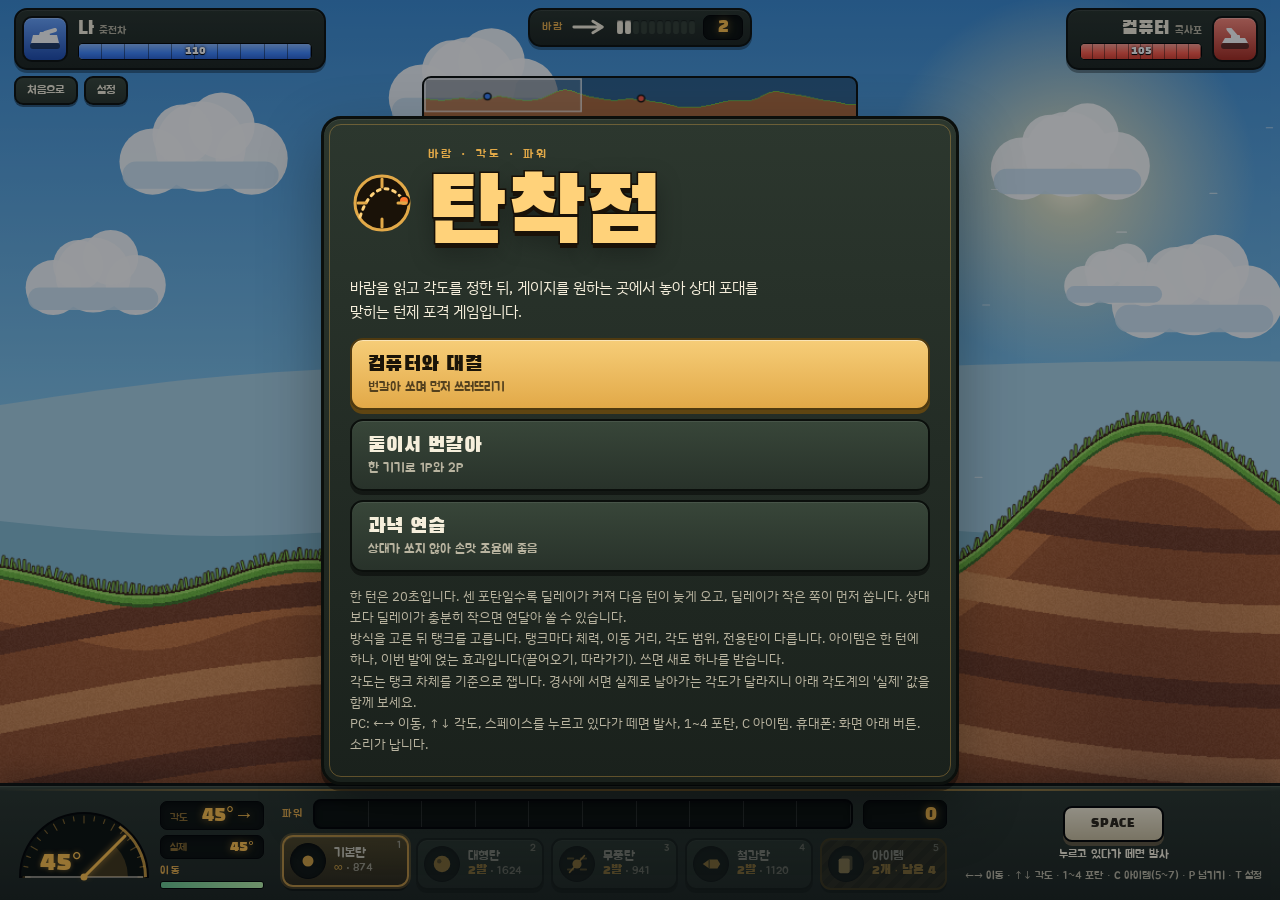
==== index.html @ 92fe9439 "README·설명 문구에 남은 '힘', '차례'를 파워, 턴으로 Co-Authored-By: Claude Opus 5.5 <noreply@anthropic.com> Claude-S" ====
<!doctype html>
<html lang="ko">
<head>
<meta charset="utf-8">
<meta name="viewport" content="width=device-width,initial-scale=1,viewport-fit=cover">
<title>탄착점</title>
<meta name="description" content="바람을 읽고 각도와 파워를 맞춰 상대 포대를 맞히는 턴제 포격 게임. PC와 휴대폰에서 브라우저로 바로 즐길 수 있습니다.">
<meta name="color-scheme" content="dark">
<link rel="preconnect" href="https://fonts.googleapis.com">
<link rel="preconnect" href="https://fonts.gstatic.com" crossorigin>
<link rel="stylesheet" href="https://fonts.googleapis.com/css2?family=Black+Han+Sans&family=Jua&family=IBM+Plex+Sans+KR:wght@400;600;700&display=swap">
<style>
/* Layout: a full-bleed cartoon battlefield on one canvas. A solid field-artillery console (olive steel,
   brass trim, amber readouts) docks along the bottom edge; player plates and the wind meter sit on the top edge.
   One deliberate look, so colors are fixed and do not switch with the viewer's theme. */
:root{
  --sky:#3d8fd6;
  --steel:#1b221d; --steel-2:#28322a; --steel-3:#384639; --edge:#0b0f0c;
  --brass:#e2a948; --brass-dim:#8d6a2c;
  --lcd:#0a0e0a; --amber:#ffbf4a; --amber-dim:#8a6a2c;
  --paper:#f6efdc; --muted:#b9b4a0;
  --blue:#3f86ff; --blue-dark:#1d4bb0; --red:#ff5b49; --red-dark:#a92a1f;
  --fire:#ff7a2f;
  --display:'Black Han Sans','Apple SD Gothic Neo','Malgun Gothic','Noto Sans KR',sans-serif;
  --ui:'Jua','IBM Plex Sans KR','Apple SD Gothic Neo','Malgun Gothic','Noto Sans KR',system-ui,sans-serif;
  --text:'IBM Plex Sans KR','Apple SD Gothic Neo','Malgun Gothic','Noto Sans KR',system-ui,sans-serif;
  color-scheme:dark;
}
@media (prefers-color-scheme:dark){ :root{color-scheme:dark} }
[hidden]{display:none!important}
html,body{height:100%}
body{margin:0;background:var(--sky);color:var(--paper);font-family:var(--ui);font-synthesis:none;overflow:hidden;touch-action:none;-webkit-user-select:none;user-select:none;-webkit-touch-callout:none;-webkit-tap-highlight-color:transparent}
button{font:inherit;color:inherit;cursor:pointer;touch-action:none;-webkit-appearance:none;appearance:none}
button:focus-visible,input:focus-visible{outline:2px solid var(--amber);outline-offset:2px}
canvas#game{position:fixed;inset:0;width:100%;height:100%;display:block}

/* shared surfaces */
.steel{background:linear-gradient(180deg,var(--steel-2),var(--steel));border:2px solid var(--edge);box-shadow:inset 0 1px 0 rgba(255,255,255,.08),0 3px 0 rgba(0,0,0,.35)}
.lcd{display:flex;align-items:baseline;gap:6px;padding:3px 9px;border-radius:7px;background:var(--lcd);border:1.5px solid #000;box-shadow:inset 0 2px 6px rgba(0,0,0,.7)}
.lcd small{font-size:10.5px;font-weight:700;color:var(--amber-dim);letter-spacing:.04em;white-space:nowrap}
.lcd b{font-family:var(--display);font-weight:400;font-size:20px;line-height:1.05;color:var(--amber);text-shadow:0 0 8px rgba(255,191,74,.45);font-variant-numeric:tabular-nums;white-space:nowrap}
.cap{font-size:11px;font-weight:700;letter-spacing:.14em;color:var(--brass);white-space:nowrap}

/* ---------- top: player plates and wind; second row: buttons on the sides, minimap in the middle ---------- */
#hud-top{position:fixed;top:0;left:0;right:0;z-index:10;display:grid;grid-template-columns:minmax(0,1fr) auto minmax(0,1fr);grid-template-areas:"p1 ctr p2" "cl mm cr";gap:6px 10px;align-items:start;
  padding:calc(8px + env(safe-area-inset-top,0px)) max(14px,env(safe-area-inset-right,0px)) 0 max(14px,env(safe-area-inset-left,0px));pointer-events:none}
#hp0{grid-area:p1} #center-top{grid-area:ctr} #hp1{grid-area:p2}
.chips.left{grid-area:cl;justify-content:flex-start} .chips.right{grid-area:cr;justify-content:flex-end}
#minimap{grid-area:mm;justify-self:center;display:block;width:clamp(220px,34vw,480px);height:54px;box-sizing:border-box;border-radius:9px;border:2px solid var(--edge);background:rgba(10,24,38,.42);box-shadow:0 2px 0 rgba(0,0,0,.35);pointer-events:auto;touch-action:none;cursor:pointer}
.plate{display:flex;align-items:center;gap:10px;min-width:0;max-width:290px;padding:6px 12px 6px 6px;border-radius:13px;transition:border-color .2s,box-shadow .2s}
.plate.p2{justify-self:end;flex-direction:row-reverse;padding:6px 6px 6px 12px}
.plate.active{border-color:var(--brass);box-shadow:inset 0 1px 0 rgba(255,255,255,.1),0 0 0 3px rgba(226,169,72,.28),0 3px 0 rgba(0,0,0,.35)}
.badge{flex:none;width:42px;height:42px;border-radius:10px;display:grid;place-items:center;border:2px solid var(--edge);box-shadow:inset 0 1px 0 rgba(255,255,255,.3)}
.p1 .badge{background:linear-gradient(180deg,#6aa5ff,var(--blue-dark))}
.p2 .badge{background:linear-gradient(180deg,#ff8a7b,var(--red-dark))}
.badge svg{width:32px;height:22px}
.pinfo{display:grid;gap:5px;min-width:0;flex:1}
.pname{display:flex;align-items:center;gap:6px;font-family:var(--display);font-size:19px;line-height:1}
.p2 .pname{justify-content:flex-end}
.pname .nm{flex:none;white-space:nowrap}
.pname .nm small{margin-left:5px;font-family:var(--ui);font-size:11px;font-weight:700;color:var(--muted)}
.turn-tag{font-family:var(--ui);font-size:10.5px;font-weight:700;padding:2px 7px;border-radius:99px;background:var(--brass);color:#1a1408;visibility:hidden;flex:none}
.plate.active .turn-tag{visibility:visible}
.hpbar{position:relative;height:15px;min-width:120px;border-radius:5px;background:var(--lcd);border:1.5px solid #000;overflow:hidden}
.hpbar i,.hpbar b{position:absolute;top:0;bottom:0;left:0;width:100%}
.p2 .hpbar i,.p2 .hpbar b{left:auto;right:0}
.hpbar b{background:#fff1c2;opacity:.8;transition:width .9s ease .25s}
.hpbar i{transition:width .3s cubic-bezier(.2,.8,.2,1)}
.p1 .hpbar i{background:linear-gradient(180deg,#8ab8ff,var(--blue) 60%,#2b64d6)}
.p2 .hpbar i{background:linear-gradient(180deg,#ff9d90,var(--red) 60%,#d93f2f)}
.hpbar::after{content:"";position:absolute;inset:0;background:repeating-linear-gradient(90deg,transparent 0 calc(10% - 1px),rgba(0,0,0,.42) calc(10% - 1px) 10%)}
.hpnum{position:absolute;inset:0;display:grid;place-items:center;z-index:1;font-family:var(--display);font-size:11px;color:#fff;text-shadow:0 1px 0 #000,0 0 3px #000}
#center-top{display:flex;flex-direction:column;align-items:center;gap:6px}
#wind{display:flex;align-items:center;gap:8px;padding:5px 7px 5px 12px;border-radius:13px}
#wind svg{width:38px;height:16px;color:var(--paper);transition:transform .3s,opacity .3s}
#wind .pips{display:flex;gap:2px}
#wind .pips i{width:6px;height:14px;border-radius:2px;background:#323d33;box-shadow:inset 0 1px 1px rgba(0,0,0,.6)}
#wind .pips i.on{background:var(--paper)}
#wind .pips i.on.strong{background:var(--fire)}
#wind .lcd{padding:2px 8px}
#wind .lcd b{font-size:18px;min-width:1.2em;text-align:center}
.ctr-row{display:flex;align-items:center;gap:8px}
#timer{position:relative;flex:none;width:46px;height:46px;border-radius:50%;display:grid;place-items:center;--p:1;
  background:conic-gradient(var(--tc,var(--amber)) calc(var(--p) * 1turn),#141a15 0);border:2px solid var(--edge);box-shadow:0 3px 0 rgba(0,0,0,.35)}
#timer::before{content:"";position:absolute;inset:5px;border-radius:50%;background:var(--lcd);box-shadow:inset 0 2px 5px rgba(0,0,0,.8)}
#timer b{position:relative;font-family:var(--display);font-weight:400;font-size:19px;color:var(--tc,var(--amber));font-variant-numeric:tabular-nums}
#timer.warn{--tc:#ff5a3c;animation:hot .5s steps(2) infinite}
#timer.idle{opacity:.5}
.dly{margin-left:auto;min-width:0;overflow:hidden;text-overflow:ellipsis;font-family:var(--ui);font-size:10.5px;font-weight:700;color:var(--muted);white-space:nowrap;font-variant-numeric:tabular-nums}
.p2 .dly{margin-left:0;margin-right:auto}
.dly em{font-style:normal;color:var(--amber)}
.dly em.go{color:#86e09a}
.chips{display:flex;gap:6px;pointer-events:none;justify-content:center}
.chip{pointer-events:auto;padding:5px 11px;border-radius:9px;font-size:12px;font-weight:700;color:var(--paper);background:linear-gradient(180deg,var(--steel-3),var(--steel-2));border:2px solid var(--edge);box-shadow:0 2px 0 rgba(0,0,0,.45)}
.chip:active{transform:translateY(1px);box-shadow:none}
.chip.on{background:linear-gradient(180deg,#f3c46a,var(--brass));color:#1a1408;border-color:#5f4512}

/* ---------- bottom: control console ---------- */
#console{position:fixed;left:0;right:0;bottom:0;z-index:10;display:grid;grid-template-columns:auto minmax(0,1fr) auto;align-items:center;gap:18px;
  padding:13px max(18px,env(safe-area-inset-right,0px)) calc(10px + env(safe-area-inset-bottom,0px)) max(18px,env(safe-area-inset-left,0px));
  background:linear-gradient(180deg,#3a473b 0,#29332b 5px,#1b221d 100%);border-top:3px solid var(--edge);box-shadow:inset 0 1px 0 rgba(255,255,255,.08),0 -8px 22px rgba(0,0,0,.22)}
#console::before{content:"";position:absolute;left:0;right:0;top:3px;height:2px;background:linear-gradient(90deg,transparent,rgba(226,169,72,.5) 18%,rgba(226,169,72,.9) 50%,rgba(226,169,72,.5) 82%,transparent);pointer-events:none}
.c-angle{display:flex;align-items:center;gap:10px}
#dial{width:132px;height:74px;display:block;flex:none}
.angle-read{display:grid;gap:5px}
.angle-read .lcd{min-width:84px;justify-content:space-between}
.angle-read .sub b{font-size:15px}
.fuel{display:grid;gap:3px}
.fuelbar{height:6px;border-radius:3px;background:var(--lcd);border:1px solid #000;overflow:hidden}
.fuelbar i{display:block;height:100%;width:100%;background:linear-gradient(90deg,#68c58d,#b9f0a8)}
.c-main{display:grid;gap:9px;min-width:0;container-type:inline-size}
.power-row{display:grid;grid-template-columns:auto minmax(0,1fr) auto;align-items:center;gap:10px}
#gauge{position:relative;height:26px;border-radius:8px;background:var(--lcd);border:2px solid #000;box-shadow:inset 0 2px 6px rgba(0,0,0,.75)}
#gauge .fill{position:absolute;left:2px;top:2px;bottom:2px;width:0;border-radius:5px;background:linear-gradient(90deg,#fff0b0,#ffbf4a 40%,#ff7a2f 78%,#ff3a2a)}
#gauge .fill.max{animation:hot .12s steps(2) infinite}
@keyframes hot{50%{filter:brightness(1.55)}}
#gauge .ticks{position:absolute;inset:0;pointer-events:none;border-radius:6px;background:repeating-linear-gradient(90deg,transparent 0 calc(10% - 1px),rgba(255,255,255,.13) calc(10% - 1px) 10%)}
#gauge .prev{position:absolute;top:-9px;bottom:-4px;width:3px;margin-left:-1.5px;background:var(--paper);border-radius:2px;box-shadow:0 0 0 1px #000}
#gauge .prev span{position:absolute;bottom:100%;left:50%;transform:translateX(-50%);font-size:10px;font-weight:700;color:#111;background:var(--paper);padding:0 4px;border-radius:3px;white-space:nowrap}
#pow-lcd{min-width:64px;justify-content:flex-end}
#cards{display:flex;gap:7px;justify-content:center;min-width:0}
.card{position:relative;flex:1 1 0;max-width:132px;min-width:0;height:52px;display:grid;grid-template-columns:auto minmax(0,1fr);align-items:center;gap:8px;padding:5px 9px 5px 6px;border-radius:11px;text-align:left;
  background:linear-gradient(180deg,#334034,#232c25);border:2px solid var(--edge);box-shadow:inset 0 1px 0 rgba(255,255,255,.07),0 3px 0 rgba(0,0,0,.45);transition:transform .1s,border-color .1s}
.card .well{position:relative;width:34px;height:34px;border-radius:50%;display:grid;place-items:center;background:var(--lcd);border:1.5px solid #000;color:var(--amber);box-shadow:inset 0 2px 4px rgba(0,0,0,.8)}
.card .well svg{width:22px;height:22px}
.card .bd{display:none;position:absolute;right:-7px;bottom:-4px;min-width:15px;padding:0 3px;box-sizing:border-box;border-radius:8px;background:#000;border:1px solid var(--amber-dim);font-family:var(--display);font-size:10px;line-height:13px;text-align:center;color:var(--amber)}
.card .txt{display:grid;min-width:0;line-height:1.15}
.card .nm{font-size:12.5px;font-weight:700;white-space:nowrap;overflow:hidden;text-overflow:ellipsis}
.card .ct{font-family:var(--display);font-size:12.5px;color:var(--amber);white-space:nowrap}
.card .dl{font-family:var(--ui);font-size:10.5px;font-weight:600;color:var(--muted)}
.card .k{position:absolute;top:2px;right:6px;font-size:10px;color:var(--muted)}
.card.sel{border-color:var(--brass);background:linear-gradient(180deg,#5a4c26,#2e2716);transform:translateY(-3px);box-shadow:inset 0 1px 0 rgba(255,255,255,.12),0 0 0 2px rgba(226,169,72,.3),0 4px 0 rgba(0,0,0,.5)}
.card:disabled{opacity:.42;cursor:default}
.card.fx{background:repeating-linear-gradient(135deg,#3a3018 0 6px,#2d2512 6px 12px);border-color:#5f4512}
.card.fx .well{color:#ffd27a}
.card.fx.armed{background:linear-gradient(180deg,#7a5a1c,#3d2c0d);border-color:#ffd27a;box-shadow:0 0 0 2px rgba(255,210,122,.45),0 3px 0 rgba(0,0,0,.45)}
.card.fresh{animation:fresh 1.4s ease-out}
@keyframes fresh{0%{transform:translateY(-8px);box-shadow:0 0 0 3px rgba(255,248,225,.9),0 0 22px rgba(255,210,122,.9)}100%{transform:none}}
#fxpop{position:fixed;z-index:15;display:grid;gap:8px;padding:10px;border-radius:14px;box-sizing:border-box}
.fx-head{display:flex;align-items:baseline;gap:8px;min-width:0}
.fx-head b{font-family:var(--display);font-weight:400;font-size:18px;color:#ffd27a}
.fx-head span{font-size:11.5px;color:var(--muted);white-space:nowrap;overflow:hidden;text-overflow:ellipsis}
.fx-list{display:grid;grid-auto-flow:column;grid-auto-columns:minmax(0,1fr);gap:8px}
.fxcard{position:relative;display:grid;grid-template-columns:auto minmax(0,1fr);grid-template-rows:auto 1fr auto;column-gap:8px;row-gap:2px;align-items:start;text-align:left;padding:8px;border-radius:11px;
  background:linear-gradient(180deg,#3d3220,#272014);border:2px solid #5f4512;box-shadow:0 3px 0 rgba(0,0,0,.45)}
.fxcard .well{grid-row:1/4;width:34px;height:34px;border-radius:50%;display:grid;place-items:center;background:var(--lcd);border:1.5px solid #000;color:#ffd27a}
.fxcard .well svg{width:22px;height:22px}
.fxcard b{font-family:var(--display);font-weight:400;font-size:16px}
.fxcard .d{font-family:var(--text);font-size:11.5px;line-height:1.35;color:var(--muted)}
.fxcard .c{font-size:11px;font-weight:700;color:var(--amber)}
.fxcard .k{position:absolute;top:4px;right:7px;font-size:10px;color:var(--muted)}
.fxcard.on{border-color:#ffd27a;background:linear-gradient(180deg,#7a5a1c,#3d2c0d)}
.fxcard.empty{display:grid;place-items:center;color:var(--muted);font-size:12px;background:transparent;border:2px dashed rgba(226,169,72,.25);box-shadow:none}
body.touch .fxcard .k{display:none}
.card.sel:disabled{opacity:.8}
body.touch .card .k{display:none}
.c-fire{display:flex;align-items:center;gap:10px}
.keyhint{display:grid;justify-items:center;gap:5px;text-align:center}
.key{font-family:var(--display);font-size:16px;letter-spacing:.08em;padding:9px 26px 8px;border-radius:9px;background:linear-gradient(180deg,#f5ecd5,#cbbf9e);color:#2a2418;border:2px solid #000;box-shadow:0 4px 0 #5f553f}
.key.down{transform:translateY(3px);box-shadow:0 1px 0 #5f553f}
.keyhint span{font-size:12px;font-weight:700}
.keyhint small{font-size:10.5px;color:var(--muted);white-space:nowrap}
.tpad{display:none}
body.touch .tpad{display:flex}
body.touch .desk{display:none}
body.touch #console{grid-template-columns:auto auto minmax(0,1fr) auto;gap:10px;
  padding-left:max(44px,calc(env(safe-area-inset-left,0px) + 24px));padding-right:max(44px,calc(env(safe-area-inset-right,0px) + 24px))}
.c-move{gap:6px}
.tbtn{width:48px;height:48px;border-radius:12px;display:grid;place-items:center;font-size:17px;color:var(--paper);background:linear-gradient(180deg,var(--steel-3),var(--steel-2));border:2px solid var(--edge);box-shadow:inset 0 1px 0 rgba(255,255,255,.08),0 3px 0 rgba(0,0,0,.5)}
.tbtn.down{transform:translateY(2px);box-shadow:0 1px 0 rgba(0,0,0,.5);background:#46564a}
.angpad{flex-direction:column;gap:6px}
.angpad .tbtn{height:38px}
#btn-fire{display:none;place-items:center;width:80px;height:80px;border-radius:50%;font-family:var(--display);font-size:21px;color:#2a1206;
  background:radial-gradient(circle at 38% 32%,#ffe0a0,#ff9a3c 45%,#df521b 92%);border:3px solid #3a1406;box-shadow:inset 0 2px 0 rgba(255,255,255,.4),0 5px 0 #6b2108,0 8px 18px rgba(0,0,0,.35)}
body.touch #btn-fire{display:grid}
#btn-fire.down{transform:translateY(4px);box-shadow:0 1px 0 #6b2108}
.tpad button:disabled,#btn-fire:disabled{opacity:.4}
@media (max-height:460px){
  #console{padding-top:9px;gap:12px}
  #dial{width:100px;height:56px}
  .angle-read,.fuel{display:none}
  .plate{padding:4px 10px 4px 4px;gap:8px} .plate.p2{padding:4px 4px 4px 10px}
  .badge{width:30px;height:30px;border-radius:8px} .badge svg{width:22px;height:15px}
  .pname{font-size:15px} .hpbar{height:12px;min-width:90px}
  #gauge{height:20px}
  .lcd b{font-size:16px}
  #pow-lcd{min-width:48px}
  .card{height:44px}
  #fxpop{padding:8px;gap:6px} .fxcard{padding:6px} .fxcard .d{font-size:10.5px} .fxcard .well{width:28px;height:28px}
  .fx-head span{display:none}
  .card .well{width:28px;height:28px} .card .well svg{width:18px;height:18px}
  #btn-fire{width:68px;height:68px;font-size:18px}
  .tbtn{width:42px;height:42px}
  .angpad .tbtn{height:32px}
  .power-row{grid-template-columns:minmax(0,1fr) auto}
  #timer{width:38px;height:38px} #timer::before{inset:4px} #timer b{font-size:16px}
  #minimap{height:36px;border-radius:7px}
  .dly{font-size:9.5px}
  .turn-tag{display:none}   /* the lit plate border already shows whose turn it is */
  .pname .nm small{font-size:10px;margin-left:4px}
  .power-row .cap{display:none}
}
@container (max-width:600px){
  .card{grid-template-columns:1fr;justify-items:center;align-content:center;padding:3px 2px;gap:3px;height:52px}
  .card .well{width:26px;height:26px} .card .well svg{width:17px;height:17px}
  .card .txt{display:contents}
  .card .nm{font-size:11.5px;max-width:100%}
  .card .ct{display:none}
  .card .bd{display:block}
  .card .k{display:none}
}
@media (max-width:760px){
  .turn-tag{display:none}
  #wind .cap{display:none}
  .chips{gap:4px} .chips .chip{padding:4px 8px;font-size:11.5px}
  .pname .nm{flex:none}
  .dly{min-width:0;overflow:hidden;text-overflow:ellipsis}
}
@media (max-width:560px){ .plate{max-width:150px} .hpbar{min-width:70px} .chips .chip{padding:4px 8px} }

/* ---------- banner, toast ---------- */
#banner{position:fixed;left:50%;top:33%;z-index:20;padding:10px 28px;border-radius:14px;white-space:nowrap;pointer-events:none;opacity:0;transform:translate(-50%,0) scale(.9);
  font-family:var(--display);font-size:clamp(26px,5vw,46px);letter-spacing:.03em;color:var(--paper);
  background:linear-gradient(180deg,#2c372e,#1b221d);border:3px solid var(--edge);outline:2px solid rgba(226,169,72,.6);outline-offset:-8px;box-shadow:0 6px 0 rgba(0,0,0,.35)}
#banner.show{animation:banner 1.35s cubic-bezier(.2,.8,.2,1) forwards}
@keyframes banner{0%{opacity:0;transform:translate(-50%,0) scale(1.22)}14%{opacity:1;transform:translate(-50%,0) scale(1)}78%{opacity:1;transform:translate(-50%,0) scale(1)}100%{opacity:0;transform:translate(-50%,-8px) scale(.98)}}
#toast{position:fixed;left:50%;top:calc(104px + env(safe-area-inset-top,0px));z-index:20;transform:translateX(-50%);padding:6px 14px;border-radius:10px;font-size:13px;font-weight:700;white-space:nowrap;opacity:0;transition:opacity .25s;pointer-events:none}
#toast.show{opacity:1}

/* ---------- overlays ---------- */
.overlay{position:fixed;inset:0;z-index:40;display:grid;place-items:center;overflow:auto;background:rgba(8,14,20,.42);
  padding:calc(16px + env(safe-area-inset-top,0px)) max(16px,env(safe-area-inset-right,0px)) calc(16px + env(safe-area-inset-bottom,0px)) max(16px,env(safe-area-inset-left,0px))}
.sheet{width:min(580px,100%);display:grid;gap:14px;padding:26px;border-radius:20px;
  background:linear-gradient(180deg,#2c372e,#1a211c);border:3px solid var(--edge);outline:1px solid rgba(226,169,72,.35);outline-offset:-9px;box-shadow:inset 0 1px 0 rgba(255,255,255,.08),0 6px 0 rgba(0,0,0,.4),0 24px 60px rgba(0,0,0,.35)}
.brand{display:flex;align-items:center;gap:14px}
.brand svg{width:64px;height:64px;flex:none}
.brand > div{display:grid;gap:8px}
.eyebrow{margin:0;font-size:12px;font-weight:700;letter-spacing:.26em;color:var(--brass)}
.title{margin:0;font-family:var(--display);font-weight:400;font-size:clamp(56px,10vw,92px);line-height:1;letter-spacing:.02em;color:#ffd27a;-webkit-text-stroke:3px #1a1208;paint-order:stroke fill;text-shadow:0 5px 0 #1a1208,0 10px 24px rgba(0,0,0,.35)}
.sheet h2{margin:0;font-family:var(--display);font-weight:400;font-size:clamp(40px,8vw,62px);line-height:1;color:#ffd27a;-webkit-text-stroke:2px #1a1208;paint-order:stroke fill;text-shadow:0 4px 0 #1a1208}
.lede{margin:0;font-family:var(--text);font-size:15px;line-height:1.6;max-width:46ch}
.modes{display:grid;gap:9px}
.modes.row{grid-template-columns:1fr 1fr}
.mode{display:grid;gap:2px;text-align:left;padding:12px 16px;border-radius:13px;background:linear-gradient(180deg,var(--steel-3),var(--steel-2));border:2px solid var(--edge);box-shadow:inset 0 1px 0 rgba(255,255,255,.08),0 4px 0 rgba(0,0,0,.45)}
.mode b{font-family:var(--display);font-weight:400;font-size:21px;letter-spacing:.02em}
.mode span{font-size:12.5px;color:var(--muted)}
.mode:active{transform:translateY(2px);box-shadow:0 2px 0 rgba(0,0,0,.45)}
.mode.primary{background:linear-gradient(180deg,#f6cd78,var(--brass));color:#1a1408;border-color:#4f3a10;box-shadow:inset 0 1px 0 rgba(255,255,255,.45),0 4px 0 #5f4512}
.mode.primary span{color:rgba(26,20,8,.72)}
.howto{margin:0;font-family:var(--text);font-size:12.5px;line-height:1.7;color:var(--muted)}
#over-stats{margin:0;font-family:var(--text);font-size:14px;line-height:1.75;color:var(--muted);font-variant-numeric:tabular-nums}
.p2 .badge svg{transform:scaleX(-1)}
/* mobile picker */
.sheet.pick{width:min(860px,100%)}
.pick-head{display:flex;justify-content:space-between;align-items:flex-end;gap:12px}
.pick-head > div{display:grid;gap:6px}
.pick-head h2{font-size:clamp(30px,5vw,46px)}
.pick-head > .diff{display:flex;align-items:center;gap:5px;margin-left:auto}
.diff .cap{margin-right:3px}
.mobiles{display:grid;grid-template-columns:repeat(4,minmax(0,1fr));gap:10px}
.mob{display:grid;gap:6px;align-content:start;min-width:0;text-align:left;padding:10px;border-radius:13px;background:linear-gradient(180deg,var(--steel-3),var(--steel-2));border:2px solid var(--edge);box-shadow:inset 0 1px 0 rgba(255,255,255,.08),0 4px 0 rgba(0,0,0,.45)}
.mob:active{transform:translateY(2px);box-shadow:0 2px 0 rgba(0,0,0,.45)}
.mob.last{border-color:var(--brass);box-shadow:inset 0 1px 0 rgba(255,255,255,.1),0 0 0 2px rgba(226,169,72,.3),0 4px 0 rgba(0,0,0,.45)}
.mob canvas{display:block;width:100%;height:64px}
.mob b{font-family:var(--display);font-weight:400;font-size:21px;line-height:1}
.mob .role{font-family:var(--text);font-size:12px;line-height:1.35;color:var(--muted);min-height:2.7em}
.mob dl{display:grid;grid-template-columns:auto minmax(0,1fr);gap:4px 8px;margin:0;align-items:center;font-size:11.5px}
.mob dt{font-weight:700;color:var(--brass);white-space:nowrap}
.mob dd{margin:0;display:flex;align-items:center;gap:6px;min-width:0;white-space:nowrap;font-variant-numeric:tabular-nums}
.mob .bar{flex:1;min-width:20px;height:6px;border-radius:3px;background:var(--lcd);border:1px solid #000;overflow:hidden}
.mob .bar i{display:block;height:100%;background:linear-gradient(90deg,#f3c46a,var(--amber))}
@media (max-width:620px){ .mobiles{grid-template-columns:repeat(2,minmax(0,1fr))} }
@media (max-height:460px){ .sheet.pick{padding:12px 14px;gap:8px} .pick-head h2{font-size:26px} .mob{padding:7px 8px;gap:4px} .mob canvas{height:42px} .mob b{font-size:16px} .mob .role{display:none} .mob dl{font-size:10.5px;gap:2px 6px} }
@media (max-height:460px){ .sheet{padding:16px;gap:10px} .brand svg{width:44px;height:44px} .title{font-size:50px} .lede{font-size:13px} .mode{padding:8px 12px} .mode b{font-size:17px} .modes:not(.row){grid-template-columns:repeat(3,1fr)} .howto{display:none} }

/* ---------- tuning panel ---------- */
#panel{font-family:var(--text);position:fixed;top:0;right:0;bottom:0;z-index:30;width:min(380px,94vw);display:grid;align-content:start;gap:12px;overflow:auto;overscroll-behavior:contain;touch-action:pan-y;-webkit-user-select:text;user-select:text;
  padding:calc(14px + env(safe-area-inset-top,0px)) max(16px,env(safe-area-inset-right,0px)) calc(20px + env(safe-area-inset-bottom,0px)) 16px;
  background:linear-gradient(180deg,#232c25,#171d19);border-left:3px solid var(--edge);box-shadow:-10px 0 30px rgba(0,0,0,.35)}
.panel-head{display:flex;justify-content:space-between;align-items:center}
.panel-head h2{margin:0;font-family:var(--display);font-weight:400;font-size:26px;color:#ffd27a}
.panel-note{margin:0;font-size:12.5px;line-height:1.6;color:var(--muted)}
.panel-actions{display:flex;flex-wrap:wrap;gap:6px}
#copy-box{width:100%;min-height:120px;box-sizing:border-box;border-radius:8px;border:1.5px solid #000;background:var(--lcd);color:var(--amber);font:12px/1.5 ui-monospace,Menlo,Consolas,monospace;padding:8px}
.grp{display:grid;gap:10px;padding-top:12px;border-top:1px solid rgba(226,169,72,.25)}
.grp h3{margin:0;font-size:12px;letter-spacing:.16em;color:var(--brass)}
.prow{display:grid;grid-template-columns:auto minmax(0,1fr) auto;align-items:center;gap:8px}
.prow label{font-size:13px;font-weight:600;white-space:nowrap}
.prow .val{min-width:56px;text-align:right;font-family:var(--display);font-size:13px;color:var(--amber);font-variant-numeric:tabular-nums}
.prow input[type=range]{width:100%;accent-color:var(--brass);touch-action:none}
.prow input[type=checkbox]{width:18px;height:18px;margin:0;accent-color:var(--brass)}
.prow .lab{display:flex;align-items:center;gap:6px}
.prow.off input[type=range],.prow.off .val{opacity:.35}
.prow.only{grid-template-columns:auto 1fr}
#rotate{z-index:60}
#rotate .sheet{text-align:center;justify-items:center}
@media (prefers-reduced-motion:reduce){ #banner.show{animation-duration:.01s} .card,.hpbar i,.hpbar b{transition:none} .card.fresh{animation:none} }
</style>
</head>
<body>
<canvas id="game" aria-label="포격 전장"></canvas>

<header id="hud-top">
  <div class="plate p1 steel" id="hp0">
    <div class="badge"><svg viewBox="0 0 32 22" aria-hidden="true"><path d="M3 15h26l-3-6H19l-1-3h-6l-1 3H6z" fill="#fff"/><path d="M16 6l11-4" stroke="#fff" stroke-width="2.6" stroke-linecap="round"/><rect x="2" y="15" width="28" height="6" rx="3" fill="#0b0f0c" opacity=".55"/></svg></div>
    <div class="pinfo">
      <div class="pname"><span class="nm">나</span><span class="turn-tag">턴</span><span class="dly"></span></div>
      <div class="hpbar"><b></b><i></i><span class="hpnum">100</span></div>
    </div>
  </div>
  <div id="center-top">
    <div class="ctr-row">
    <div id="timer" class="idle" title="남은 시간" hidden><b>20</b></div>
    <div id="wind" class="steel" title="바람 방향과 세기">
      <span class="cap">바람</span>
      <svg viewBox="0 0 40 16" aria-hidden="true"><path d="M3 8h28M23 2l10 6-10 6" fill="none" stroke="currentColor" stroke-width="3" stroke-linecap="round" stroke-linejoin="round"/></svg>
      <span class="pips"></span>
      <span class="lcd"><b>0</b></span>
    </div>
    </div>
  </div>
  <div class="plate p2 steel" id="hp1">
    <div class="badge"><svg viewBox="0 0 32 22" aria-hidden="true"><path d="M3 15h26l-3-6H19l-1-3h-6l-1 3H6z" fill="#fff"/><path d="M16 6l11-4" stroke="#fff" stroke-width="2.6" stroke-linecap="round"/><rect x="2" y="15" width="28" height="6" rx="3" fill="#0b0f0c" opacity=".55"/></svg></div>
    <div class="pinfo">
      <div class="pname"><span class="dly"></span><span class="turn-tag">턴</span><span class="nm">컴퓨터</span></div>
      <div class="hpbar"><b></b><i></i><span class="hpnum">100</span></div>
    </div>
  </div>
  <div class="chips left">
    <button id="btn-menu" class="chip" type="button">처음으로</button>
    <button id="btn-tune" class="chip" type="button">설정</button>
  </div>
  <canvas id="minimap" aria-label="전체 지도. 누르거나 끌면 그곳을 봅니다"></canvas>
  <div class="chips right">
    <button id="btn-pass" class="chip" type="button" hidden>넘기기</button>
    <button id="btn-full" class="chip" type="button" hidden>전체화면</button>
  </div>
</header>

<footer id="console">
  <div class="tpad c-move">
    <button class="tbtn" type="button" data-hold="left" aria-label="왼쪽으로 이동">◀</button>
    <button class="tbtn" type="button" data-hold="right" aria-label="오른쪽으로 이동">▶</button>
  </div>
  <div class="c-angle">
    <canvas id="dial" aria-label="각도계"></canvas>
    <div class="angle-read">
      <div class="lcd"><small>각도</small><b id="ang">45°</b></div>
      <div class="lcd sub"><small>실제</small><b id="ang-real">45°</b></div>
      <div class="fuel"><span class="cap">이동</span><div class="fuelbar"><i></i></div></div>
    </div>
  </div>
  <div class="c-main">
    <div class="power-row">
      <span class="cap">파워</span>
      <div id="gauge" aria-label="파워 게이지"><div class="fill"></div><div class="ticks"></div><div class="prev" hidden><span>이전</span></div></div>
      <div class="lcd" id="pow-lcd"><b id="pow">0</b></div>
    </div>
    <div id="cards" role="toolbar" aria-label="포탄 고르기"></div>
  </div>
  <div class="c-fire">
    <div class="keyhint desk"><span class="key" id="keycap">SPACE</span><span>누르고 있다가 떼면 발사</span><small>←→ 이동 · ↑↓ 각도 · 1~4 포탄 · C 아이템(5~7) · P 넘기기 · T 설정</small></div>
    <div class="tpad angpad">
      <button class="tbtn" type="button" data-hold="up" aria-label="각도 올리기">▲</button>
      <button class="tbtn" type="button" data-hold="down" aria-label="각도 내리기">▼</button>
    </div>
    <button id="btn-fire" type="button" aria-label="누르고 있다가 떼면 발사">발사</button>
  </div>
</footer>

<div id="fxpop" class="steel" hidden role="dialog" aria-label="아이템"></div>
<div id="banner" aria-live="polite"></div>
<div id="toast" class="steel" aria-live="polite"></div>

<section id="start" class="overlay">
  <div class="sheet">
    <div class="brand">
      <svg viewBox="0 0 64 64" aria-hidden="true"><circle cx="32" cy="32" r="27" fill="#1a1208" stroke="#e2a948" stroke-width="3"/><path d="M10 46C20 14 40 10 54 30" fill="none" stroke="#ffd27a" stroke-width="3" stroke-dasharray="3 5" stroke-linecap="round"/><circle cx="54" cy="30" r="5" fill="#ff7a2f" stroke="#1a1208" stroke-width="2"/><path d="M32 8v8M32 48v8M8 32h8M48 32h8" stroke="#e2a948" stroke-width="3" stroke-linecap="round"/></svg>
      <div>
        <p class="eyebrow">바람 · 각도 · 파워</p>
        <h1 class="title">탄착점</h1>
      </div>
    </div>
    <p class="lede">바람을 읽고 각도를 정한 뒤, 게이지를 원하는 곳에서 놓아 상대 포대를 맞히는 턴제 포격 게임입니다.</p>
    <div class="modes">
      <button class="mode primary" type="button" data-mode="ai"><b>컴퓨터와 대결</b><span>번갈아 쏘며 먼저 쓰러뜨리기</span></button>
      <button class="mode" type="button" data-mode="duo"><b>둘이서 번갈아</b><span>한 기기로 1P와 2P</span></button>
      <button class="mode" type="button" data-mode="practice"><b>과녁 연습</b><span>상대가 쏘지 않아 손맛 조율에 좋음</span></button>
    </div>
    <p class="howto">한 턴은 20초입니다. 센 포탄일수록 딜레이가 커져 다음 턴이 늦게 오고, 딜레이가 작은 쪽이 먼저 쏩니다. 상대보다 딜레이가 충분히 작으면 연달아 쏠 수 있습니다.<br>방식을 고른 뒤 탱크를 고릅니다. 탱크마다 체력, 이동 거리, 각도 범위, 전용탄이 다릅니다. 아이템은 한 턴에 하나, 이번 발에 얹는 효과입니다(끌어오기, 따라가기). 쓰면 새로 하나를 받습니다.<br>각도는 탱크 차체를 기준으로 잽니다. 경사에 서면 실제로 날아가는 각도가 달라지니 아래 각도계의 '실제' 값을 함께 보세요.<br>PC: ←→ 이동, ↑↓ 각도, 스페이스를 누르고 있다가 떼면 발사, 1~4 포탄, C 아이템. 휴대폰: 화면 아래 버튼. 소리가 납니다.</p>
  </div>
</section>

<section id="pick" class="overlay" hidden>
  <div class="sheet pick">
    <div class="pick-head">
      <div><p class="eyebrow" id="pick-eyebrow">컴퓨터와 대결</p><h2 id="pick-title">탱크 고르기</h2></div>
      <div class="diff" id="pick-diff" hidden></div>
      <button class="chip" type="button" id="pick-back">뒤로</button>
    </div>
    <div class="mobiles" id="mobiles"></div>
  </div>
</section>

<section id="over" class="overlay" hidden>
  <div class="sheet">
    <p class="eyebrow" id="over-eyebrow">결과</p>
    <h2 id="over-title">승리</h2>
    <p id="over-stats"></p>
    <div class="modes row">
      <button class="mode primary" type="button" id="btn-again"><b>다시 하기</b><span>같은 방식으로 새 지형</span></button>
      <button class="mode" type="button" id="btn-home"><b>처음으로</b><span>방식 다시 고르기</span></button>
    </div>
  </div>
</section>

<section id="rotate" class="overlay" hidden>
  <div class="sheet">
    <h2>가로로 돌려 주세요</h2>
    <p class="lede">전장이 가로로 넓어서 휴대폰을 눕혀야 잘 보입니다.</p>
    <button class="chip" type="button" id="btn-portrait">세로로 계속하기</button>
  </div>
</section>

<aside id="panel" hidden aria-label="설정">
  <div class="panel-head"><h2>설정</h2><button class="chip" type="button" id="panel-close">닫기</button></div>
  <p class="panel-note">바꾼 값은 바로 적용되고 이 브라우저에 저장됩니다. 마음에 드는 값이 나오면 수치 복사를 눌러 대화창에 붙여 주세요. 손맛 효과를 껐다 켜며 비교해 보실 수 있습니다.</p>
  <div class="panel-actions">
    <button class="chip on" type="button" id="juice-master">손맛 효과 켜짐</button>
    <button class="chip" type="button" id="btn-reset">기본값으로</button>
    <button class="chip" type="button" id="btn-copy">수치 복사</button>
  </div>
  <textarea id="copy-box" hidden readonly aria-label="복사할 수치"></textarea>
  <div id="panel-body"></div>
</aside>

<script>
(() => {
'use strict';
// The world is several screens wide; the camera follows the action and the minimap shows the whole of it.
// solid takes W*H bytes; the two terrain canvases take W*H*4 bytes each (3200x900: 2.9 MB + 2 x 11.5 MB).
const W = 3200, H = 900;
const FEATURE = 1600;               // terrain and scenery wavelengths are set per this many px, so a wider map gets more hills, not stretched ones
const VIEW_W = 1100, VIEW_H = 520;  // at zoom 1 the screen shows about this much of the world (the tighter of the two wins)
const SPAWN_GAP = [850, 1300];      // distance between the two batteries; full power on flat ground carries about 2000
const KEY = 'tanchak-tuning-v1';
const reduceMotion = matchMedia('(prefers-reduced-motion: reduce)').matches;
const TANK_R = 27, TANK_CY = 15, PIVOT_H = 26, MUZZLE = 38;
const NO_GROUND = H + 1000;

const DEFAULTS = {
  gravity: 500, windMax: 90, powerScale: 1.0, gaugeSpeed: 70, pingPong: false, moveSpeed: 70, aimLineOn: true,
  viewZoom: 1.0, readoutOn: true, latencyOn: false,
  juice: true,
  hitStop: 70, hitStopOn: true,
  shake: reduceMotion ? 0.35 : 1.0, shakeOn: true,
  slowFactor: 0.3, slowRadius: 150, slowOn: true,
  camZoom: reduceMotion ? 1.1 : 1.25, camOn: true, camDelay: 0.4,
  particles: 1.0, particlesOn: true,
  recoil: 1.0, recoilOn: true,
  flashOn: true, numbersOn: true, trailOn: true,
  volume: 0.7, soundOn: true, vibrateOn: true,
  turnTime: 20, delayOn: true, handSize: 2,
  aiSkill: 0.5
};
let S = Object.assign({}, DEFAULTS);
try { const raw = localStorage.getItem(KEY); if (raw){ const o = JSON.parse(raw); for (const k in o) if (k in DEFAULTS) S[k] = o[k]; } } catch (e) {}
let saveTimer = 0;
function saveSettings(){ clearTimeout(saveTimer); saveTimer = setTimeout(() => { try { localStorage.setItem(KEY, JSON.stringify(S)); } catch (e) {} }, 250); }
const J = name => S.juice && S[name + 'On'];

const clamp = (v, a, b) => v < a ? a : v > b ? b : v;
const rand = (a, b) => a + Math.random() * (b - a);
const randn = () => { let u = 0, v = 0; while (!u) u = Math.random(); while (!v) v = Math.random(); return Math.sqrt(-2 * Math.log(u)) * Math.cos(2 * Math.PI * v); };
const DEG = Math.PI / 180;
const $ = s => document.querySelector(s);

/* ---------- shells ---------- */
const ICONS = {
  basic: '<svg viewBox="0 0 24 24"><circle cx="12" cy="12" r="6" fill="currentColor"/></svg>',
  heavy: '<svg viewBox="0 0 24 24"><circle cx="12" cy="12" r="9" fill="currentColor"/><circle cx="9" cy="9" r="2.4" fill="#0a0e0a" opacity=".45"/></svg>',
  split: '<svg viewBox="0 0 24 24"><circle cx="5" cy="15" r="3.4" fill="currentColor"/><circle cx="12" cy="8" r="3.4" fill="currentColor"/><circle cx="19" cy="15" r="3.4" fill="currentColor"/></svg>',
  drill: '<svg viewBox="0 0 24 24"><path d="M6 4h12l-6 17z" fill="currentColor"/><path d="M8 9h8M9.5 13h5" stroke="#0a0e0a" stroke-width="1.6" opacity=".55"/></svg>',
  calm: '<svg viewBox="0 0 24 24"><circle cx="12" cy="12" r="5" fill="currentColor"/><path d="M2 6h6M2 18h6M16 6h6M16 18h6" stroke="currentColor" stroke-width="2" stroke-linecap="round" opacity=".5"/><path d="M4 21L20 3" stroke="currentColor" stroke-width="2" stroke-linecap="round"/></svg>',
  pierce: '<svg viewBox="0 0 24 24"><path d="M3 12l7-5h9l3 5-3 5h-9z" fill="currentColor"/><path d="M10 7v10" stroke="#0a0e0a" stroke-width="1.6" opacity=".55"/></svg>',
  bounce: '<svg viewBox="0 0 24 24"><path d="M2 20h20" stroke="currentColor" stroke-width="2" stroke-linecap="round" opacity=".5"/><path d="M3 6q4 14 8 14t8-10" fill="none" stroke="currentColor" stroke-width="2" stroke-dasharray="2 3" stroke-linecap="round" opacity=".7"/><circle cx="19" cy="9" r="4" fill="currentColor"/></svg>'
};
const SHELLS = [
  { id: 'basic', name: '기본탄', uses: Infinity, r: 38, dmg: 32, gMul: 1, vMul: 1, windMul: 1, delay: 780, desc: '무제한' },
  { id: 'heavy', name: '대형탄', uses: 2, r: 62, dmg: 46, gMul: 1.18, vMul: 0.96, windMul: 0.8, delay: 1450, desc: '폭발 범위가 넓고 바람을 덜 탐' },
  { id: 'split', name: '분열탄', uses: 2, r: 27, dmg: 20, gMul: 1, vMul: 1, windMul: 1, split: true, delay: 1000, desc: '꼭대기에서 셋으로 갈라짐' },
  { id: 'drill', name: '굴착탄', uses: 2, r: 34, dmg: 30, gMul: 1, vMul: 1, windMul: 1, drill: true, delay: 940, desc: '땅을 파고든 뒤 터짐' },
  { id: 'calm', name: '무풍탄', uses: 2, r: 32, dmg: 30, gMul: 1, vMul: 1, windMul: 0, delay: 840, desc: '바람을 받지 않음' },
  // the two below are mobile-only shells; split and drill above are mobile-only too (see MOBILES)
  { id: 'pierce', name: '철갑탄', uses: 2, r: 26, dmg: 24, directMul: 2.4, gMul: 1, vMul: 1.05, windMul: 0.7, delay: 1000, desc: '빠르고 직격하면 피해 ×2.4' },
  { id: 'bounce', name: '도약탄', uses: 2, r: 34, dmg: 30, gMul: 1, vMul: 1, windMul: 1, bounce: true, delay: 900, desc: '땅에 한 번 튕긴 뒤 터짐' }
];
// Mobiles (our own values, not taken from GunBound). Each has the three shared shells plus one of its own.
// ang is the barrel range measured from the hull; climb is the highest step (px) it can drive up.
const MOBILES = [
  { id: 'light', name: '경전차', desc: '빠르고 멀리 움직임. 체력이 낮음', hp: 90, fuel: 180, speed: 1.25, climb: 14, delayMul: 0.95, ang: [0, 80], shells: ['basic', 'heavy', 'calm', 'bounce'] },
  { id: 'armored', name: '중전차', desc: '단단하지만 느리고 높이 못 쏨. 장전이 느림', hp: 110, fuel: 80, speed: 0.8, climb: 9, delayMul: 1.12, ang: [0, 55], shells: ['basic', 'heavy', 'calm', 'pierce'] },
  { id: 'howitzer', name: '곡사포', desc: '높게만 쏨. 언덕 너머를 노림', hp: 105, fuel: 110, speed: 1, climb: 11, delayMul: 0.95, ang: [40, 90], shells: ['basic', 'heavy', 'calm', 'split'] },
  { id: 'digger', name: '굴착차', desc: '비탈을 잘 오르고 땅을 파고듦', hp: 105, fuel: 130, speed: 1, climb: 18, ang: [15, 75], shells: ['basic', 'heavy', 'calm', 'drill'] }
];
const MOBILE = Object.fromEntries(MOBILES.map(m => [m.id, m]));
// a shot's delay on this mobile (some reload faster or slower: MOBILES[].delayMul)
function shotDelay(t, id){ return Math.round(SHELL[id].delay * (t.m.delayMul || 1)); }
const DEFAULT_PICKS = ['digger', 'digger'];   // used when a game starts without a choice (tests, the idle scene picks its own)
// white silhouettes for the player plates, facing right (the right-hand plate mirrors them)
const MOBILE_ICONS = {
  light: '<svg viewBox="0 0 32 22" aria-hidden="true"><path d="M4 15h24l-4-5h-6l-1-2h-5l-1 2H7z" fill="#fff"/><path d="M15 8l15-5" stroke="#fff" stroke-width="2" stroke-linecap="round"/><rect x="3" y="15" width="26" height="5" rx="2.5" fill="#0b0f0c" opacity=".55"/></svg>',
  armored: '<svg viewBox="0 0 32 22" aria-hidden="true"><path d="M2 15h28l-2-8h-7l-1-3h-9l-1 3H4z" fill="#fff"/><path d="M16 5l10-3" stroke="#fff" stroke-width="4" stroke-linecap="round"/><rect x="1" y="15" width="30" height="6" rx="3" fill="#0b0f0c" opacity=".55"/></svg>',
  howitzer: '<svg viewBox="0 0 32 22" aria-hidden="true"><path d="M3 15h26l-3-5H6z" fill="#fff"/><rect x="11" y="7" width="9" height="4" rx="1" fill="#fff"/><path d="M16 8l6-7" stroke="#fff" stroke-width="5" stroke-linecap="round"/><rect x="2" y="15" width="28" height="6" rx="3" fill="#0b0f0c" opacity=".55"/></svg>',
  digger: '<svg viewBox="0 0 32 22" aria-hidden="true"><path d="M3 15h21l-3-6h-5l-1-2h-5l-1 2H6z" fill="#fff"/><path d="M24 8l7 4-7 4z" fill="#fff"/><path d="M14 7l11-4" stroke="#fff" stroke-width="2.6" stroke-linecap="round"/><rect x="2" y="15" width="24" height="6" rx="3" fill="#0b0f0c" opacity=".55"/></svg>'
};
// Turn order follows GunBound's delay rule: each action adds delay, every second of thinking adds 10,
// and whoever has the lower total moves next. Skipping costs less than shooting.
const PASS_DELAY = 500;
const TURN_PHASES = ['aim', 'charging', 'aiThink', 'aiMove', 'aiAim', 'aiCharge'];
const SHELL = Object.fromEntries(SHELLS.map(s => [s.id, s]));
const SPLIT_SPREAD = [-115, 0, 115];   // sideways speed added to each piece of a split shell
const SPLIT_REPEAT = 0.5;              // a second or third piece hitting the same tank does this share of its damage
SHELL.child = { id: 'child', r: 27, dmg: 20, gMul: 1, vMul: 1, windMul: 1 };

/* ---------- canvas & view ---------- */
const cvs = $('#game'), gameCtx = cvs.getContext('2d');
let ctx = gameCtx;   // drawing functions use ctx; the mobile previews point it at their own canvas for a moment
let cw = 0, ch = 0, dpr = 1, hudTopBottom = 80;
let portraitOk = false;
function resize(){
  dpr = Math.min(2, window.devicePixelRatio || 1);
  cw = window.innerWidth; ch = window.innerHeight;
  cvs.width = Math.round(cw * dpr); cvs.height = Math.round(ch * dpr);
  measureHud();
  sizeDial(); sizeMinimap();
  checkRotate();
}
window.addEventListener('resize', resize);
// The play area is the strip between the top HUD and the console; the camera frames things inside it.
function measureHud(){
  const top = $('#hud-top').getBoundingClientRect(), con = $('#console').getBoundingClientRect();
  hudTopBottom = Math.max(60, top.bottom);
  playTop = hudTopBottom;
  playBot = (con.height > 0 && con.top > playTop + 40) ? con.top : ch;
  $('#toast').style.top = Math.round(hudTopBottom + 8) + 'px';
  if (fxOpen) renderFxPop();   // the hand sits on the console; follow it when the layout changes
}

/* ---------- terrain ---------- */
// Two off-screen layers: a dark back wall (never carved) and the destructible ground on top of it.
// Browsers may wipe off-screen canvases when they drop drawing resources, so both can always be
// repainted from data: the surface line, the grass tufts and the list of craters.
const terr = document.createElement('canvas'); terr.width = W; terr.height = H;
const tctx = terr.getContext('2d');
const back = document.createElement('canvas'); back.width = W; back.height = H;
const bctx = back.getContext('2d');
let solid = new Uint8Array(W * H);
let top0 = new Float32Array(W).fill(H), tufts = [], ops = [];
let edgeL = H * 0.6, edgeR = H * 0.6;
let terrLost = false, terrVer = 0;   // terrVer counts terrain changes so the minimap knows when to redraw
function isSolid(x, y){
  x = Math.floor(x); y = Math.floor(y);
  if (x < 0 || x >= W || y < 0 || y >= H) return false;
  return solid[y * W + x] === 1;
}
function groundY(x, y0){
  x = Math.round(x);
  if (x < 0 || x >= W) return NO_GROUND;
  let y = Math.max(0, Math.floor(y0));
  for (; y < H; y++) if (solid[y * W + x]) return y;
  return NO_GROUND;
}
function hash2(x, y){
  let h = (Math.imul(x, 374761393) + Math.imul(y, 668265263)) | 0;
  h = Math.imul(h ^ (h >>> 13), 1274126177);
  return ((h ^ (h >>> 16)) >>> 0) / 4294967296;
}
const C = [0, 0, 0];
function soil(y, depth, wob){
  let r, g, b;
  if (depth < 2.5){ r = 58; g = 36; b = 22; }
  else if (depth < 5){ r = 156; g = 218; b = 96; }
  else if (depth < 10){ r = 112; g = 186; b = 64; }
  else if (depth < 13){ r = 66; g = 116; b = 42; }
  else {
    if (depth < 52){ r = 200; g = 120; b = 66; } else { r = 168; g = 94; b = 52; }
    const band = Math.sin(y * 0.045 + wob);
    if (band > 0.84){ r = 222; g = 150; b = 90; }
    else if (band < -0.88){ r = 122; g = 66; b = 42; }
    const deep = Math.min(1, depth / 420);
    r *= 1 - deep * 0.34; g *= 1 - deep * 0.38; b *= 1 - deep * 0.28;
  }
  C[0] = r; C[1] = g; C[2] = b;
}
function pickSpawns(){
  const gap = rand(SPAWN_GAP[0], SPAWN_GAP[1]), x0 = rand(180, W - 180 - gap);
  return [Math.round(x0), Math.round(x0 + gap)];
}
function genTerrain(spawns){
  const top = new Float32Array(W);
  const a1 = rand(0, 6.28), a2 = rand(0, 6.28), a3 = rand(0, 6.28);
  // a ridge between the two batteries, plus a few hills and dips scattered over the rest of the map
  const bumps = [{ x: spawns[0] + (spawns[1] - spawns[0]) * rand(0.4, 0.6), w: rand(128, 224), h: rand(70, 170) }];
  for (let k = 0, n = Math.round(2 * W / FEATURE); k < n; k++) bumps.push({ x: rand(0, W), w: rand(120, 260), h: rand(-60, 120) });
  for (let x = 0; x < W; x++){
    const t = x / FEATURE;
    let y = H * 0.55 + Math.sin(t * 6.9 + a1) * 50 + Math.sin(t * 17 + a2) * 24 + Math.sin(t * 40 + a3) * 7;
    for (const b of bumps) y -= Math.exp(-(((x - b.x) / b.w) ** 2)) * b.h;
    top[x] = clamp(y, H * 0.3, H * 0.64);
  }
  for (const sx of spawns){
    let avg = 0, n = 0;
    for (let x = sx - 30; x <= sx + 30; x++){ avg += top[x]; n++; }
    avg = Math.min(avg / n, H * 0.6);
    for (let x = sx - 70; x <= sx + 70; x++){
      if (x < 0 || x >= W) continue;
      const k = clamp(1 - (Math.abs(x - sx) - 30) / 40, 0, 1);
      top[x] = top[x] * (1 - k) + avg * k;
    }
  }
  top0 = top; edgeL = top[0]; edgeR = top[W - 1];
  solid = new Uint8Array(W * H);
  for (let x = 0; x < W; x++) for (let y = Math.max(0, Math.ceil(top[x])); y < H; y++) solid[y * W + x] = 1;
  tufts = [];
  for (let x = 2; x < W; x += 4) tufts.push([x, top[x], rand(-2.5, 2.5), rand(3, 8)]);
  ops = [];
  terrVer++;
  paintTerrain();
}
// Painted in vertical strips so the temporary pixel buffers stay small (a full-size pair would be 23 MB at 3200x900).
const STRIP = 256;
function paintTerrain(){
  const fi = tctx.createImageData(STRIP, H), fd = fi.data;
  const bi = bctx.createImageData(STRIP, H), bd = bi.data;
  tctx.save();
  tctx.globalCompositeOperation = 'source-over';
  tctx.clearRect(0, 0, W, H);
  for (let x0 = 0; x0 < W; x0 += STRIP){
    fd.fill(0); bd.fill(0);
    for (let x = x0, x1 = Math.min(W, x0 + STRIP); x < x1; x++){
      const sy = Math.max(0, Math.ceil(top0[x]));
      const wob = Math.sin(x * 0.004) * 2.2;
      for (let y = sy; y < H; y++){
        const i = y * W + x, p = (y * STRIP + x - x0) * 4, depth = y - top0[x];
        const n = (hash2(x, y) - 0.5) * 16;
        soil(y, Math.max(depth, 16), wob);
        bd[p] = C[0] * 0.4 + n * 0.4; bd[p + 1] = C[1] * 0.38 + n * 0.4; bd[p + 2] = C[2] * 0.42 + n * 0.4; bd[p + 3] = 255;
        if (!solid[i]) continue;
        if (depth < 16) soil(y, depth, wob);   // below that the colour is the same as the back wall's
        fd[p] = C[0] + n; fd[p + 1] = C[1] + n; fd[p + 2] = C[2] + n; fd[p + 3] = 255;
      }
    }
    bctx.putImageData(bi, x0, 0);
    tctx.putImageData(fi, x0, 0);
  }
  tctx.lineCap = 'round';
  for (const [x, y, dx, h] of tufts){
    if (!isSolid(x, Math.ceil(y) + 4)) continue;
    tctx.strokeStyle = '#3a2416'; tctx.lineWidth = 3.2;
    tctx.beginPath(); tctx.moveTo(x, y + 1); tctx.lineTo(x + dx, y - h); tctx.stroke();
    tctx.strokeStyle = '#86cf4e'; tctx.lineWidth = 1.5;
    tctx.beginPath(); tctx.moveTo(x, y + 1); tctx.lineTo(x + dx, y - h); tctx.stroke();
  }
  tctx.restore();
  for (const o of ops) drawCarve(o);
  terrLost = false;
}
function carve(cx, cy, r, scorch){
  const x0 = Math.max(0, Math.floor(cx - r)), x1 = Math.min(W - 1, Math.ceil(cx + r));
  const y0 = Math.max(0, Math.floor(cy - r)), y1 = Math.min(H - 1, Math.ceil(cy + r));
  const r2 = r * r;
  for (let y = y0; y <= y1; y++){
    const dy = y - cy, row = y * W;
    for (let x = x0; x <= x1; x++){ const dx = x - cx; if (dx * dx + dy * dy <= r2) solid[row + x] = 0; }
  }
  const o = { cx, cy, r, scorch };
  ops.push(o); drawCarve(o); terrVer++;
}
function drawCarve(o){
  const { cx, cy, r, scorch } = o;
  tctx.save();
  tctx.globalCompositeOperation = 'destination-out';
  tctx.beginPath(); tctx.arc(cx, cy, r, 0, Math.PI * 2); tctx.fill();
  tctx.globalCompositeOperation = 'source-atop';
  if (scorch){
    const g = tctx.createRadialGradient(cx, cy, r * 0.92, cx, cy, r + 15);
    g.addColorStop(0, 'rgba(34,16,10,.6)'); g.addColorStop(1, 'rgba(34,16,10,0)');
    tctx.fillStyle = g; tctx.beginPath(); tctx.arc(cx, cy, r + 15, 0, Math.PI * 2); tctx.fill();
  }
  tctx.strokeStyle = 'rgba(52,30,18,.95)'; tctx.lineWidth = scorch ? 5 : 3.5;
  tctx.beginPath(); tctx.arc(cx, cy, r + 1.5, 0, Math.PI * 2); tctx.stroke();
  tctx.restore();
}
terr.addEventListener('contextlost', () => { terrLost = true; });
terr.addEventListener('contextrestored', () => paintTerrain());
back.addEventListener('contextlost', () => { terrLost = true; });
back.addEventListener('contextrestored', () => paintTerrain());
function checkTerrain(){
  if ((tctx.isContextLost && tctx.isContextLost()) || (bctx.isContextLost && bctx.isContextLost())){ terrLost = true; return; }
  if (terrLost) paintTerrain();
}
function onResume(){
  if (document.hidden) return;
  paintTerrain();
  Snd.resume();
}
document.addEventListener('visibilitychange', onResume);
window.addEventListener('pageshow', onResume);

/* ---------- scenery ---------- */
let hills = [], clouds = [], motes = [];
function genScenery(){
  hills = [
    { col: '#a9d2e6', base: 0.4, amp: 70, f: [2.1, 5.3, 11], ph: [rand(0, 6), rand(0, 6), rand(0, 6)], p: 0.6 },
    { col: '#86bcd2', base: 0.5, amp: 60, f: [3.2, 7.7, 15], ph: [rand(0, 6), rand(0, 6), rand(0, 6)], p: 0.45 },
    { col: '#82b796', base: 0.6, amp: 40, f: [4.4, 9.1, 19], ph: [rand(0, 6), rand(0, 6), rand(0, 6)], p: 0.3 }
  ].map(L => {
    const pts = [];
    for (let x = -900; x <= W + 900; x += 20){
      const t = x / FEATURE;
      const y = H * L.base - L.amp * (0.6 * Math.sin(t * L.f[0] + L.ph[0]) + 0.3 * Math.sin(t * L.f[1] + L.ph[1]) + 0.1 * Math.sin(t * L.f[2] + L.ph[2]) + 0.6);
      pts.push(x, y);
    }
    return { col: L.col, p: L.p, pts };
  });
  clouds = Array.from({ length: Math.round(7 * W / FEATURE) }, () => ({ x: rand(-700, W + 700), y: rand(H * 0.05, H * 0.3), s: rand(0.7, 1.5) }));
  motes = Array.from({ length: Math.round(50 * W / FEATURE) }, () => ({ x: rand(-200, W + 200), y: rand(H * 0.04, H * 0.6), ph: rand(0, 6.28), l: rand(0.5, 1) }));
}

/* ---------- game state ---------- */
let mode = 'ai';
let phase = 'menu';
let tanks = [], shells = [], parts = [], texts = [], rings = [], timers = [];
let cur = 0, wind = 0, turnCount = 0;
let power = 0, powerDir = 1;
let phaseT = 0, settleT = 0, turnT = 0, tickSec = -1;
let aiPlan = null, aiJob = null, aiMoved = false, aiMoveTo = 0, aiStuck = 0, aiLog = [];
let hitStop = 0, trauma = 0, shakeT = 0, screenFlash = 0, timeScale = 1;
const cam = { x: W / 2, y: H / 2, z: 1 };
const held = { left: false, right: false, up: false, down: false };
const holdT = { up: 0, down: 0 };
let fireHeld = false;
const stats = [mkStats(), mkStats()];
function mkStats(){ return { shots: 0, hits: 0, direct: 0, best: 0 }; }

const NAMES = { ai: ['나', '컴퓨터'], duo: ['1P', '2P'], practice: ['나', '과녁'] };
const COLORS = [
  { main: '#3f86ff', dark: '#1d4bb0', light: '#9cc2ff', ink: '#0d2560' },
  { main: '#ff5b49', dark: '#a92a1f', light: '#ffb0a4', ink: '#5a120b' }
];

// Shells: each mobile has its four (MOBILES[].shells). The basic shell never runs out; the others have
// SPECIAL_USES each per game.
const SPECIAL_USES = 2;
function hasShell(t, id){ return t.ammo[id] > 0; }

// Effect cards ride on a turn's shot. They are dealt from a per-game deck (FX_DECK) into a hand of S.handSize;
// one may be played per turn, it adds its delay to the shot and takes effect where the shot first bursts.
// Playing one draws the next; an empty deck leaves the slot empty (practice mode deals a fresh deck).
const PULL_RANGE = 160, PULL_MIN = 100;
const FX = [
  { id: 'pull', name: '끌어오기', delay: 150, desc: `떨어진 곳 ${PULL_RANGE}px 안에 상대가 있으면 내 옆으로 끌어옴` },
  { id: 'warp', name: '따라가기', delay: 120, desc: '포탄이 떨어진 곳으로 내가 옮겨 감' }
];
const FXD = Object.fromEntries(FX.map(f => [f.id, f]));
const FX_DECK = [['pull', 3], ['warp', 3]];
// The delays are kept small on purpose: with +350 a pull usually handed the pulled player two shots in a row at
// point-blank range, which made the card a loss.
const FX_ICONS = {
  pull: '<svg viewBox="0 0 24 24"><path d="M20 12H8" stroke="currentColor" stroke-width="2.4" stroke-linecap="round"/><path d="M12 7l-5 5 5 5" fill="none" stroke="currentColor" stroke-width="2.4" stroke-linecap="round" stroke-linejoin="round"/><circle cx="20" cy="12" r="2.6" fill="currentColor"/><path d="M3 5v14" stroke="currentColor" stroke-width="2.4" stroke-linecap="round" opacity=".6"/></svg>',
  warp: '<svg viewBox="0 0 24 24"><path d="M3 19C5 7 15 4 20 12" fill="none" stroke="currentColor" stroke-width="2" stroke-dasharray="2.5 3" stroke-linecap="round"/><path d="M17 8l3.5 4.5L15 13" fill="none" stroke="currentColor" stroke-width="2.2" stroke-linecap="round" stroke-linejoin="round"/><path d="M15 21h8" stroke="currentColor" stroke-width="2.4" stroke-linecap="round"/></svg>',
  stack: '<svg viewBox="0 0 24 24"><rect x="7" y="3" width="12" height="16" rx="2" fill="currentColor" opacity=".45"/><rect x="4" y="6" width="12" height="16" rx="2" fill="currentColor"/></svg>'
};
function buildDeck(){
  const d = [];
  for (const [id, n] of FX_DECK) for (let k = 0; k < n; k++) d.push(id);
  for (let i = d.length - 1; i > 0; i--){ const j = (Math.random() * (i + 1)) | 0; [d[i], d[j]] = [d[j], d[i]]; }
  return d;
}
function playFx(t, id){
  const k = t.hand.indexOf(id);
  if (k < 0) return;
  if (!t.deck.length && mode === 'practice') t.deck = buildDeck();
  t.hand[k] = t.deck.length ? t.deck.pop() : null;
  t.fresh = t.hand[k] ? k : -1;
}
function makeTank(i, x, mid){
  const m = MOBILE[mid] || MOBILE[DEFAULT_PICKS[i]];
  const ammo = {}; m.shells.forEach(id => ammo[id] = id === 'basic' ? Infinity : SPECIAL_USES);
  const deck = buildDeck(), hand = [];
  for (let k = 0; k < S.handSize; k++) hand.push(deck.length ? deck.pop() : null);
  return { i, x, m, y: 0, vy: 0, hp: m.hp, maxHp: m.hp, shownHp: m.hp, alive: true, gone: false, facing: i === 0 ? 1 : -1, elev: clamp(45, m.ang[0], m.ang[1]),
    fuel: m.fuel, ammo, hand, deck, arm: null, hop: null, fresh: -1, freshUntil: 0, sel: 'basic', delay: 0, lastPower: null, lastElev: null, lastFacing: null, recoil: 0, hurt: 0, airborne: false, tilt: 0, tread: 0 };
}
function clampElev(t, e){ return clamp(e, t.m.ang[0], t.m.ang[1]); }
function randomMobile(){ return MOBILES[(Math.random() * MOBILES.length) | 0].id; }
let autoAll = false;   // tests/balance.py: the computer plays both sides
function isHuman(i){ return !autoAll && (mode !== 'ai' || i === 0); }
function shooterCanAct(){ return mode !== 'practice' || cur === 0; }

let gamePicks = DEFAULT_PICKS.slice();
function startGame(m, picks){
  mode = m;
  gamePicks = (picks || DEFAULT_PICKS).slice();
  armBackTrap();
  const sx = pickSpawns();
  genTerrain(sx); genScenery();
  tanks = [makeTank(0, sx[0], gamePicks[0]), makeTank(1, sx[1], gamePicks[1])];
  tanks.forEach(t => { t.y = groundY(t.x, 0); });
  shells = []; parts = []; texts = []; rings = []; timers = [];
  stats[0] = mkStats(); stats[1] = mkStats();
  cur = 0; wind = 0; turnCount = 0; hitStop = 0; trauma = 0; timeScale = 1;
  clearLook(); camSnap = true; cam.z = 1;
  setBadges();
  $('#start').hidden = true; $('#over').hidden = true; $('#pick').hidden = true;
  beginTurn();
}
function timed(){ return S.turnTime > 0 && mode !== 'practice'; }
function beginTurn(again){
  turnCount++;
  clearLook();
  turnT = 0; tickSec = -1;
  const prev = wind / Math.max(1, S.windMax);
  wind = clamp(prev * 0.35 + rand(-1, 1) * 0.85, -1, 1) * S.windMax;
  const t = tanks[cur];
  t.fuel = t.m.fuel;
  if (!hasShell(t, t.sel)) t.sel = 'basic';
  t.arm = null; fxOpen = false;
  if (t.fresh >= 0){ t.fresh = -1; t.freshUntil = performance.now() + 1600; }   // light up the card button: a new card came in
  power = 0; powerDir = 1;
  phaseT = 0;
  phase = isHuman(cur) ? 'aim' : 'aiThink';
  aiJob = null; aiMoved = false;
  renderCards();
  let label;
  if (mode === 'ai') label = again ? (cur === 0 ? '한 번 더!' : '컴퓨터 한 번 더') : (cur === 0 ? '내 턴' : '컴퓨터 턴');
  else if (mode === 'duo') label = (cur === 0 ? '1P' : '2P') + (again ? ' 한 번 더!' : ' 턴');
  else label = turnCount === 1 ? '과녁을 맞혀 보세요' : '다음 발';
  banner(label, COLORS[cur].light);
  Snd.tick(0.5);
}
function respawn(t){
  t.alive = true; t.gone = false; t.hp = t.maxHp; t.shownHp = t.maxHp; t.vy = 0; t.airborne = false;
  let x = clamp(t.x, 30, W - 30);
  if (groundY(x, 0) >= H - 30){
    outer: for (let k = 1; k < W; k += 2) for (const s of [-1, 1]){
      const xx = x + s * k;
      if (xx > 30 && xx < W - 30 && groundY(xx, 0) < H - 60){ x = xx; break outer; }
    }
  }
  t.x = x; t.y = groundY(x, 0);
}
function endTurn(){
  if (mode === 'practice'){
    const dummy = tanks[1];
    if (!dummy.alive){ respawn(dummy); toast('과녁을 다시 세웠습니다'); }
    if (!tanks[0].alive){ respawn(tanks[0]); toast('내 포대를 다시 세웠습니다'); }
    tanks[0].delay = tanks[1].delay = 0;
    cur = 0; beginTurn(); return;
  }
  if (tanks.some(t => !t.alive)){ gameOver(); return; }
  const prev = cur;
  if (S.delayOn){
    const [a, b] = tanks;
    cur = a.delay === b.delay ? 1 - prev : (a.delay < b.delay ? 0 : 1);
    const m = Math.min(a.delay, b.delay); a.delay -= m; b.delay -= m;
  } else cur = 1 - prev;
  beginTurn(cur === prev);
}
function passTurn(timeout){
  if (!canControl() || mode === 'practice') return;
  const t = tanks[cur];
  Snd.chargeStop(); Snd.rumble(false); fireHeld = false; power = 0;
  t.delay += PASS_DELAY + Math.floor(turnT) * 10;
  toast(timeout ? '시간이 다 되어 턴을 넘깁니다' : '턴을 넘겼습니다', 1600);
  Snd.tick(0.8);
  endTurn();
}
let overTimer = 0;
function gameOver(){
  phase = 'over';
  const [a, b] = tanks;
  let title, eyebrow;
  if (!a.alive && !b.alive){ title = '무승부'; eyebrow = '함께 쓰러짐'; }
  else {
    const w = a.alive ? 0 : 1;
    if (mode === 'ai'){ title = w === 0 ? '승리' : '패배'; eyebrow = w === 0 ? '컴퓨터 포대를 무너뜨렸습니다' : '다음엔 바람을 더 읽어 보세요'; }
    else { title = (w === 0 ? '1P' : '2P') + ' 승리'; eyebrow = '결과'; }
  }
  $('#over-title').textContent = title;
  $('#over-eyebrow').textContent = eyebrow;
  const line = (n, i) => { const s = stats[i]; return `${n}(${tanks[i].m.name}): ${s.shots}발 중 ${s.hits}발 명중, 직격 ${s.direct}번, 한 발 최대 피해 ${s.best}`; };
  $('#over-stats').innerHTML = mode === 'ai' ? line('나', 0) : line('1P', 0) + '<br>' + line('2P', 1);
  clearTimeout(overTimer);
  overTimer = setTimeout(() => { if (phase === 'over') $('#over').hidden = false; }, 900);
}

/* ---------- aiming ---------- */
// The angle is measured from the tank's hull (GunBound-style), so a tilted tank fires at elev minus its slope.
function pivot(t){ const a = t.tilt || 0; return { x: t.x + Math.sin(a) * PIVOT_H, y: t.y - Math.cos(a) * PIVOT_H }; }
function worldElev(t, facing, rel){ return rel - facing * (t.tilt || 0) / DEG; }
function aimDir(t, facing, rel){ const e = worldElev(t, facing, rel) * DEG; return { x: facing * Math.cos(e), y: -Math.sin(e) }; }

let lastShot = null;
function fire(t, p){
  const def = SHELL[t.sel];
  const fx = t.arm && t.hand.includes(t.arm) ? t.arm : null;
  t.delay += shotDelay(t, t.sel) + (fx ? FXD[fx].delay : 0) + Math.floor(turnT) * 10;
  if (t.ammo[t.sel] !== Infinity) t.ammo[t.sel]--;
  if (fx) playFx(t, fx);
  t.arm = null; fxOpen = false;
  const pv = pivot(t), dir = aimDir(t, t.facing, t.elev);
  const v = p / 100 * 1000 * S.powerScale * def.vMul;
  const shot = { owner: t, hit: false, direct: false, pieceHits: new Map(), fx, fxDone: false };
  lastShot = shot;
  shells.push({ x: pv.x + dir.x * MUZZLE, y: pv.y + dir.y * MUZZLE, vx: dir.x * v, vy: dir.y * v, type: t.sel, owner: t, shot, age: 0, trail: [], dead: false, drilling: false, drillLeft: 0, carveAcc: 0, splitDone: false, bounced: false, bounceT: 0 });
  t.lastPower = p; t.lastElev = t.elev; t.lastFacing = t.facing;
  stats[t.i].shots++;
  if (!hasShell(t, t.sel)) t.sel = 'basic';
  renderCards();
  if (J('recoil')){
    t.recoil = 1;
    const n = Math.round(10 * (S.particlesOn ? S.particles : 0.5));
    const mx = pv.x + dir.x * (MUZZLE - 2), my = pv.y + dir.y * (MUZZLE - 2);
    for (let k = 0; k < n; k++){
      const a = Math.atan2(dir.y, dir.x) + rand(-0.5, 0.5), sp = rand(80, 320) * S.recoil;
      parts.push({ x: mx, y: my, vx: Math.cos(a) * sp, vy: Math.sin(a) * sp, life: rand(0.12, 0.3), max: 0.3, size: rand(2, 5), kind: 'spark', g: 0 });
    }
    for (let k = 0; k < 3; k++) parts.push({ x: mx, y: my, vx: dir.x * 60, vy: dir.y * 60, life: 0.16, max: 0.16, size: rand(8, 13), kind: 'fire', g: 0 });
    for (let k = 0; k < 4; k++) parts.push({ x: mx, y: my, vx: dir.x * rand(30, 70) + rand(-15, 15), vy: dir.y * rand(30, 70) - 10, life: rand(0.5, 0.9), max: 0.9, size: rand(7, 12), kind: 'smoke', g: -20 });
  }
  if (J('shake')) addTrauma(0.12 * S.recoil);
  Snd.chargeStop(); Snd.fire(); Snd.whistleStart(); buzz(18);
  phase = 'flying'; phaseT = 0; power = 0;
  clearLook(); camBlast = null; hopCam = null;
}
function addTrauma(a){ trauma = Math.min(1, trauma + a * S.shake); }

/* ---------- explosions ---------- */
function explode(x, y, def, direct, owner, shot){
  carve(x, y, def.r, true);
  camBlast = { x, y };
  let anyHit = false, hitEnemy = false, bestEnemy = 0;
  for (const t of tanks){
    if (!t.alive) continue;
    const cx = t.x, cy = t.y - TANK_CY, d = Math.hypot(cx - x, cy - y);
    let dmg = 0;
    if (t === direct) dmg = Math.round(def.dmg * (def.directMul || 1.25));
    else if (d < def.r + TANK_R) dmg = Math.round(def.dmg * clamp(1 - (d - 10) / (def.r + TANK_R), 0, 1));
    if (dmg <= 0) continue;
    if (shot && def.id === 'child'){   // pieces of one split shell do not stack in full on one tank
      const n = shot.pieceHits.get(t) || 0;
      if (n) dmg = Math.round(dmg * SPLIT_REPEAT);
      shot.pieceHits.set(t, n + 1);
    }
    anyHit = true;
    if (t !== owner){ hitEnemy = true; bestEnemy = Math.max(bestEnemy, dmg); }
    t.hp = Math.max(0, t.hp - dmg); t.hurt = 1;
    if (J('numbers')) texts.push({ x: cx, y: cy - 42, val: dmg, direct: t === direct, t: 0 });
    if (t.hp <= 0 && t.alive){ t.alive = false; timers.push({ at: 0.35, fn: () => deathBoom(t) }); }
  }
  if (owner){
    const s = stats[owner.i];
    // count each shot once, however many pieces it splits into
    if (shot && hitEnemy && !shot.hit){ shot.hit = true; s.hits++; }
    if (shot && direct && direct !== owner && !shot.direct){ shot.direct = true; s.direct++; }
    if (hitEnemy) s.best = Math.max(s.best, bestEnemy);
  }
  const big = def.r / 38;
  if (J('particles')) spawnBlast(x, y, big, !!direct);
  if (J('flash')){ rings.push({ x, y, r: def.r, t: 0 }); screenFlash = Math.max(screenFlash, direct ? 0.36 : anyHit ? 0.2 : 0.1); }
  if (J('shake')) addTrauma(0.26 * big + (anyHit ? 0.18 : 0) + (direct ? 0.22 : 0));
  if (J('hitStop')) hitStop = Math.max(hitStop, S.hitStop / 1000 * (direct ? 1.6 : anyHit ? 1 : 0.35));
  Snd.boom(big, !!direct);
  buzz(direct ? 90 : anyHit ? 55 : 30);
  if (direct) toast('직격!', 700);
  if (shot && shot.fx && !shot.fxDone){ shot.fxDone = true; timers.push({ at: 0.3, fn: () => applyFx(shot, x, y) }); }
}
/* ---------- effect cards: moving tanks ---------- */
// Somewhere a tank can stand on the surface at x: inside the map, not over a hole to the bottom, level enough,
// and clear of the other tank.
function standAt(x, other){
  x = Math.round(x);
  if (x < 30 || x > W - 30) return null;
  const y = groundY(x, 0), gl = groundY(x - 16, 0), gr = groundY(x + 16, 0);
  if (y >= H - 40 || gl >= H - 20 || gr >= H - 20) return null;
  if (Math.abs(gl - gr) > 16 || Math.abs(gl - y) > 22 || Math.abs(gr - y) > 22) return null;
  if (other && other.alive && !other.gone && Math.abs(other.x - x) < 60 && Math.abs(other.y - y) < 50) return null;
  return { x, y };
}
// the nearest standing spot to x0, searching outward up to maxR; dirs limits the side (1, -1) or both (0)
function nearestStand(x0, other, minR, maxR, dir){
  for (let k = minR; k <= maxR; k += 4){
    for (const s of dir ? [dir] : [1, -1]){
      const p = standAt(x0 + s * k, other);
      if (p) return p;
      if (k === 0) break;
    }
  }
  return null;
}
function applyFx(shot, x, y){
  const me = shot.owner, o = tanks[1 - me.i], f = FXD[shot.fx];
  if (shot.fx === 'warp'){
    if (!me.alive || me.gone) return;
    const p = nearestStand(x, o, 0, 260, 0);
    if (p) hopTo(me, p); else toast(`${f.name}: 설 곳이 없습니다`, 1600);
  } else if (shot.fx === 'pull'){
    if (!o || !o.alive || o.gone) return;
    if (Math.hypot(o.x - x, o.y - TANK_CY - y) > PULL_RANGE){ toast(`${f.name}: 상대가 범위 밖입니다`, 1600); return; }
    const side = Math.sign(o.x - me.x) || 1;
    // at least PULL_MIN away, outside the puller's own basic-shell blast
    const p = nearestStand(me.x, me, PULL_MIN, 300, side) || nearestStand(me.x, me, PULL_MIN, 300, -side);
    if (p) hopTo(o, p); else toast(`${f.name}: 데려올 곳이 없습니다`, 1600);
  }
}
// a short arc to the new spot, so the eye can follow where the tank went
function hopTo(t, p){
  const dist = Math.hypot(p.x - t.x, p.y - t.y);
  t.hop = { x0: t.x, y0: t.y, x1: p.x, y1: p.y, t: 0, dur: clamp(dist / 900, 0.45, 1.0), lift: 50 + dist * 0.18 };
  t.airborne = true; t.vy = 0; t.facing = Math.sign(p.x - t.x) || t.facing;
  hopCam = t;
  if (J('particles')) for (let k = 0; k < 10; k++) parts.push({ x: t.x + rand(-18, 18), y: t.y - 4, vx: rand(-50, 50), vy: rand(-70, -20), life: 0.6, max: 0.6, size: rand(4, 9), kind: 'smoke', g: -10, dust: true });
  Snd.pop(); Snd.tick(1);
}
function deathBoom(t){
  if (t.gone) return;
  const x = t.x, y = t.y - TANK_CY;
  carve(x, y + 8, 48, true);
  if (J('particles')){ spawnBlast(x, y, 1.7, true); for (let k = 0; k < 16; k++) parts.push({ x: x + rand(-14, 14), y: y + rand(-10, 4), vx: rand(-40, 40), vy: rand(-90, -30), life: rand(1.2, 2.2), max: 2.2, size: rand(10, 20), kind: 'smoke', g: -30 }); }
  if (J('flash')){ rings.push({ x, y, r: 72, t: 0 }); screenFlash = Math.max(screenFlash, 0.45); }
  if (J('shake')) addTrauma(0.55);
  if (J('hitStop')) hitStop = Math.max(hitStop, S.hitStop / 1000 * 1.8);
  Snd.boom(1.8, true); buzz([60, 40, 120]);
}
const DIRT = ['#c8763f', '#a65a34', '#7cc444', '#d99a5e', '#7a4128', '#e0ad73'];
const FIRE = ['#fff4b8', '#ffd166', '#ffa24a', '#ff6a2c'];
function spawnBlast(x, y, big, direct){
  const n = Math.min(160, Math.round((24 + (direct ? 12 : 0)) * big * S.particles));
  for (let k = 0; k < n; k++){
    const a = rand(-Math.PI, 0) + rand(-0.3, 0.3), sp = rand(120, 520) * Math.sqrt(big);
    parts.push({ x: x + rand(-6, 6), y: y + rand(-6, 6), vx: Math.cos(a) * sp, vy: Math.sin(a) * sp, life: rand(0.6, 1.4), max: 1.4, size: rand(2.5, 6), kind: 'dirt', g: 900, color: DIRT[(Math.random() * DIRT.length) | 0], rest: false });
  }
  const f = Math.round(12 * big * Math.max(0.4, S.particles));
  for (let k = 0; k < f; k++){
    const a = rand(0, Math.PI * 2), sp = rand(20, 160) * big;
    parts.push({ x: x + rand(-8, 8), y: y + rand(-8, 8), vx: Math.cos(a) * sp, vy: Math.sin(a) * sp - 30, life: rand(0.25, 0.5), max: 0.5, size: rand(10, 22) * Math.sqrt(big), kind: 'fire', g: -60, color: FIRE[(Math.random() * FIRE.length) | 0] });
  }
  const m = Math.round(8 * big * S.particles);
  for (let k = 0; k < m; k++) parts.push({ x: x + rand(-14, 14), y: y + rand(-14, 6), vx: rand(-50, 50), vy: rand(-80, -20), life: rand(0.8, 1.6), max: 1.6, size: rand(10, 22) * big, kind: 'smoke', g: -25 });
  const sp = Math.round((direct ? 26 : 12) * S.particles);
  for (let k = 0; k < sp; k++){ const a = rand(0, Math.PI * 2), v = rand(200, 700); parts.push({ x, y, vx: Math.cos(a) * v, vy: Math.sin(a) * v, life: rand(0.1, 0.28), max: 0.28, size: rand(1.5, 3.5), kind: 'spark', g: 300 }); }
  if (parts.length > 700) parts.splice(0, parts.length - 700);
}

/* ---------- bouncing shell ---------- */
// The bounce shell reflects off the ground once (keeping BOUNCE_KEEP of its speed) and then bursts on the next
// contact, or BOUNCE_FUSE seconds after the bounce. simulate() below uses the same rule so the computer can aim it.
const BOUNCE_KEEP = 0.62, BOUNCE_FUSE = 1.6;
function surfaceNormal(x, y){
  let nx = 0, ny = 0;
  for (let dy = -6; dy <= 6; dy += 2) for (let dx = -6; dx <= 6; dx += 2) if (isSolid(x + dx, y + dy)){ nx -= dx; ny -= dy; }
  const l = Math.hypot(nx, ny);
  return l ? { x: nx / l, y: ny / l } : { x: 0, y: -1 };
}
// b holds x, y, vx, vy; h is the step that just moved it into the ground
function bounceOff(b, h){
  const n = surfaceNormal(b.x, b.y);
  b.x -= b.vx * h; b.y -= b.vy * h;
  const dot = b.vx * n.x + b.vy * n.y;
  if (dot < 0){ b.vx -= 2 * dot * n.x; b.vy -= 2 * dot * n.y; }
  b.vx *= BOUNCE_KEEP; b.vy *= BOUNCE_KEEP;
  b.x += n.x * 2; b.y += n.y * 2;
}

/* ---------- computer opponent ---------- */
function simulate(t, facing, rel, p, def, target){
  const pv = pivot(t), dir = aimDir(t, facing, rel);
  const v = p / 100 * 1000 * S.powerScale * def.vMul;
  return flight(t, pv.x + dir.x * MUZZLE, pv.y + dir.y * MUZZLE, dir.x * v, dir.y * v, def, target, 0);
}
// How close a shell from this state lands to the target (0 = direct hit), following updateShells' rules.
// A split shell follows all three pieces from the top of its arc and scores the closest one.
function flight(t, x, y, vx, vy, def, target, age){
  // a bounce depends on exactly where the shell meets the ground, so that shell is stepped like the real one (1/240 s)
  const h = def.bounce ? 1 / 240 : 1 / 120, tx = target.x, ty = target.y - TANK_CY, g = S.gravity * def.gMul, wa = wind * def.windMul;
  let drilling = false, left = 150, bounced = false, fuse = 0;
  const b = { x: 0, y: 0, vx: 0, vy: 0 };
  const score = (x, y) => { let d = Math.hypot(x - tx, y - ty); if (Math.hypot(x - t.x, y - t.y) < 90) d += 600; return d; };
  for (let i = 0, n = Math.ceil((12.5 - age) / h); i < n; i++){
    age += h;
    if (def.split && vy > 0 && age > 0.2){
      let best = 1e9;
      for (const off of SPLIT_SPREAD) best = Math.min(best, flight(t, x, y, vx + off, vy, SHELL.child, target, 0.3));
      return best;
    }
    if (drilling){ vy += S.gravity * 0.35 * h; x += vx * h; y += vy * h; left -= Math.hypot(vx, vy) * h; }
    else { vx += wa * h; vy += g * h; x += vx * h; y += vy * h; }
    if ((x - tx) * (x - tx) + (y - ty) * (y - ty) < TANK_R * TANK_R) return 0;
    if (x < -400 || x > W + 400 || y > H + 60) return 1e9;
    if (drilling){ if (left <= 0) return score(x, y); continue; }
    if (bounced && (fuse += h) > BOUNCE_FUSE) return score(x, y);
    if (age > 0.07 && isSolid(x, y)){
      if (def.drill){ drilling = true; vx *= 0.5; vy *= 0.5; continue; }
      if (def.bounce && !bounced){
        b.x = x; b.y = y; b.vx = vx; b.vy = vy; bounceOff(b, h);
        x = b.x; y = b.y; vx = b.vx; vy = b.vy; bounced = true; continue;
      }
      return score(x, y);
    }
  }
  return 1e9;
}

// Difficulty is one number, aiSkill: it sets the aiming error, and from AI_SMART up the computer also drives
// to a better spot when it has no clean shot and weighs each shell's damage against its delay.
const AI_LEVELS = [['쉬움', 0.2], ['보통', 0.5], ['어려움', 0.85]];
const AI_SMART = 0.35;
function tiltAt(x, y){
  const gl = groundY(x - 16, y - 24), gr = groundY(x + 16, y - 24);
  return (gl < NO_GROUND && gr < NO_GROUND) ? clamp(Math.atan2(gr - gl, 32), -0.38, 0.38) : 0;
}
// where the tank would stop if it drove toward tx, by moveTank's rules (fuel, climbing, the other tank)
function driveTo(t, tx){
  const dir = Math.sign(tx - t.x);
  let x = t.x, y = t.y, fuel = t.fuel;
  while (dir && (tx - x) * dir > 1 && fuel > 0){
    const nx = clamp(x + dir * 2, 26, W - 26);
    if (nx === x) break;
    const gt = stepGround(t, x, y, nx, dir);
    if (gt === null) break;
    let g = NO_GROUND; for (const ox of [-16, -8, 0, 8, 16]) g = Math.min(g, groundY(nx + ox, Math.min(y, gt) - 14));
    if (g >= H - 20) break;   // would drop into a hole to the bottom
    x = nx; fuel -= 2; y = g;
  }
  return { x, y };
}
// damage a shell landing d px from the target's centre would do (0 = direct hit), as explode() works it out
function shotDamage(def, d){
  if (d === 0) return def.dmg * (def.directMul || 1.25);
  return d < def.r + TANK_R ? def.dmg * clamp(1 - (d - 10) / (def.r + TANK_R), 0, 1) : 0;
}
// Tries every angle and power for one shell from v (the tank, or a copy of it standing somewhere else).
// coarse uses a quarter of the grid, for comparing spots and shells. The pick favours shots whose neighbours
// also land close, so the aiming error added afterwards still tends to hit; ev is the damage to expect once
// that error (the same spread planJob adds) is taken into account. Yields once per angle.
function* searchShot(v, def, target, coarse){
  const facing = target.x >= v.x ? 1 : -1;
  const es = [], ps = [], de = coarse ? 4 : 2, dp = coarse ? 3 : 1.5;
  for (let e = Math.max(v.m.ang[0], 4); e <= v.m.ang[1]; e += de) es.push(e);
  for (let p = 22; p <= 100; p += dp) ps.push(p);
  const np = ps.length, d = new Float32Array(es.length * np);
  for (let i = 0; i < es.length; i++){
    for (let j = 0; j < np; j++) d[i * np + j] = simulate(v, facing, es[i], ps[j], def, target);
    yield;
  }
  let best = { sc: Infinity, d: 1e9, e: clampElev(v, 45), p: 70 };
  for (let i = 0; i < es.length; i++) for (let j = 0; j < np; j++){
    const dij = d[i * np + j];
    if (dij >= 1e8) continue;
    let sum = 0, n = 0;
    for (let a = -1; a <= 1; a++) for (let b = -2; b <= 2; b++){
      const ii = i + a, jj = j + b;
      if (ii >= 0 && jj >= 0 && ii < es.length && jj < np){ sum += Math.min(d[ii * np + jj], 300); n++; }
    }
    const sc = dij * 2 + sum / n;
    if (sc < best.sc) best = { sc, d: dij, e: es[i], p: ps[j], i, j };
  }
  let ev = 0;
  if (best.i !== undefined){
    const err = 1 - S.aiSkill, se = Math.max(0.5, 4 * err), sp = Math.max(0.75, 9 * err);
    let wsum = 0;
    for (let a = -2; a <= 2; a++) for (let b = -3; b <= 3; b++){
      const ii = best.i + a, jj = best.j + b;
      if (ii < 0 || jj < 0 || ii >= es.length || jj >= np) continue;
      const w = Math.exp(-((a * de / se) ** 2 + (b * dp / sp) ** 2) / 2);
      ev += w * shotDamage(def, d[ii * np + jj]); wsum += w;
    }
    ev /= wsum;
  }
  return { facing, d: best.d, e: best.e, p: best.p, ev };
}
// what a shell is worth this turn: likely damage, a bonus for a finishing blow, minus the cost of its delay
function shellValue(t, target, def, r){
  if (r.ev <= 0) return def.id === 'basic' ? -0.5 : -1;   // nothing lands: keep the cards
  let v = r.ev;
  if (def.id !== 'basic') v += 2;   // a card left unplayed at the end is wasted
  if (def.windMul === 0) v += Math.abs(wind) / Math.max(1, S.windMax) * 6;   // steadier in a strong wind
  if (shotDamage(def, r.d) >= target.hp) v += 40 * Math.min(1, r.ev / Math.max(1, target.hp));   // a likely finishing blow
  if (S.delayOn && mode !== 'practice'){
    const o = tanks[1 - t.i], after = t.delay + shotDelay(t, def.id) + Math.floor(turnT) * 10;
    v -= (shotDelay(t, def.id) - shotDelay(t, 'basic')) * 0.008;
    if (after - o.delay > SHELL.basic.delay) v -= 18;   // the other side would get two turns in a row
  }
  return v;
}
function* planJob(t, mayMove, force){
  const target = tanks[1 - t.i], smart = S.aiSkill >= AI_SMART;
  const hand = Object.keys(t.ammo).filter(id => t.ammo[id] > 0).sort((a, b) => (a === 'basic' ? -1 : b === 'basic' ? 1 : 0));
  let stuck = false;
  // 1. with no clean shot from here, look for a spot within reach that has one
  if (smart && mayMove && t.fuel > 10){
    const here = yield* searchShot(t, SHELL.basic, target, true);
    if (here.d > 12){
      let best = { d: here.d, x: t.x };
      for (const dx of [-30, 30, -60, 60, -100, 100, -150, 150]){
        if (Math.abs(dx) > t.fuel) continue;
        const p = driveTo(t, t.x + dx);
        if (Math.abs(p.x - t.x) < 15) continue;
        const r = yield* searchShot(Object.assign({}, t, { x: p.x, y: p.y, tilt: tiltAt(p.x, p.y) }), SHELL.basic, target, true);
        if (r.d < best.d - 10) best = { d: r.d, x: p.x };
      }
      if (best.x !== t.x) return { move: best.x, missHere: here.d, missThere: best.d };
      stuck = true;   // no clean shot here and none within driving reach
    }
  }
  // 2. the shell: easy picks like a beginner, otherwise the best value
  let pick = 'basic';
  if (force) pick = force;
  else if (!smart){
    const sp = hand.slice(1);
    if (sp.length && Math.random() < 0.45) pick = sp[(Math.random() * sp.length) | 0];
  } else {
    let bestV = -Infinity;
    for (const id of hand){
      const v = shellValue(t, target, SHELL[id], yield* searchShot(t, SHELL[id], target, true));
      if (v > bestV){ bestV = v; pick = id; }
    }
  }
  // 3. aim it on the full grid, then add the aiming error
  const r = yield* searchShot(t, SHELL[pick], target, false);
  const err = 1 - S.aiSkill;
  // 4. an effect card, by two plain rules: pull the player down off much higher ground, and follow the shot
  //    out of a spot with no shot and no way to drive to one
  let fx = null;
  if (smart && r.d < 1e8){
    if (t.hand.includes('pull') && target.y < t.y - 60 && r.d < PULL_RANGE * 0.5) fx = 'pull';
    else if (t.hand.includes('warp') && stuck) fx = 'warp';
  }
  return { sel: pick, fx, facing: r.facing, elev: clampElev(t, Math.round(r.e + randn() * err * 4)), power: clamp(r.p + randn() * err * 9, 5, 100), miss: r.d };
}
// all at once (tests, and the soak test's stand-in for a human); the game itself runs planJob a few ms per frame
function planShot(t, mayMove, force){
  const job = planJob(t, mayMove, force);
  let r;
  do { r = job.next(); } while (!r.done);
  if (r.value.sel) t.sel = r.value.sel;
  return r.value;
}

/* ---------- input ---------- */
const panelEl = $('#panel');
function canControl(){ return (phase === 'aim' || phase === 'charging') && isHuman(cur) && shooterCanAct(); }
function pressFire(){
  if (!canControl() || phase !== 'aim') return;
  phase = 'charging'; power = 0; powerDir = 1; fireHeld = true;
  Snd.chargeStart();
}
function releaseFire(){
  fireHeld = false;
  if (phase === 'charging' && isHuman(cur)) fire(tanks[cur], power);
}
function nudge(dir){
  if (!canControl()) return;
  const t = tanks[cur], e = clampElev(t, Math.round(t.elev) + dir);
  if (e === t.elev){ Snd.tick(0.1); return; }
  t.elev = e; Snd.tick(0.25);
}
function setHold(k, on){
  if ((k === 'up' || k === 'down') && on && !held[k]){ nudge(k === 'up' ? 1 : -1); holdT[k] = 0; }
  held[k] = on;
}
const GAME_KEYS = ['ArrowLeft', 'ArrowRight', 'ArrowUp', 'ArrowDown', 'Space'];
const keycap = $('#keycap');
window.addEventListener('keydown', e => {
  if (e.target && e.target.closest && e.target.closest('#panel, .overlay:not([hidden])')) return;
  if (GAME_KEYS.includes(e.code)) e.preventDefault();
  if (e.repeat) return;
  switch (e.code){
    case 'ArrowLeft': setHold('left', true); break;
    case 'ArrowRight': setHold('right', true); break;
    case 'ArrowUp': setHold('up', true); break;
    case 'ArrowDown': setHold('down', true); break;
    case 'Space': keycap.classList.add('down'); pressFire(); break;
    case 'KeyT': togglePanel(); break;
    case 'KeyP': passTurn(false); break;
    case 'KeyC': toggleFxPop(); break;
    default:
      if (/^Digit[1-9]$/.test(e.code) && tanks[cur]){
        const n = +e.code.slice(5), t = tanks[cur];
        if (n <= t.m.shells.length) selectCard(t.m.shells[n - 1]); else armFx(n - t.m.shells.length - 1);
      }
  }
});
window.addEventListener('keyup', e => {
  switch (e.code){
    case 'ArrowLeft': setHold('left', false); break;
    case 'ArrowRight': setHold('right', false); break;
    case 'ArrowUp': setHold('up', false); break;
    case 'ArrowDown': setHold('down', false); break;
    case 'Space': keycap.classList.remove('down'); if (fireHeld) releaseFire(); break;
  }
});
window.addEventListener('blur', () => {
  for (const k in held) held[k] = false;
  keycap.classList.remove('down');
  if (phase === 'charging'){ phase = 'aim'; power = 0; fireHeld = false; Snd.chargeStop(); }
});
document.querySelectorAll('[data-hold]').forEach(b => {
  const k = b.dataset.hold;
  b.addEventListener('pointerdown', e => { e.preventDefault(); b.setPointerCapture(e.pointerId); b.classList.add('down'); setHold(k, true); });
  const up = () => { b.classList.remove('down'); setHold(k, false); };
  b.addEventListener('pointerup', up); b.addEventListener('pointercancel', up); b.addEventListener('lostpointercapture', up);
});
const fireBtn = $('#btn-fire');
fireBtn.addEventListener('pointerdown', e => { e.preventDefault(); fireBtn.setPointerCapture(e.pointerId); fireBtn.classList.add('down'); pressFire(); });
const fireUp = () => { fireBtn.classList.remove('down'); if (fireHeld) releaseFire(); };
fireBtn.addEventListener('pointerup', fireUp); fireBtn.addEventListener('pointercancel', fireUp); fireBtn.addEventListener('lostpointercapture', fireUp);
window.addEventListener('contextmenu', e => e.preventDefault());
window.addEventListener('pointerdown', () => Snd.resume(), true);
window.addEventListener('keydown', () => Snd.resume(), true);
const coarse = matchMedia('(pointer: coarse)');
function setTouch(on){ document.body.classList.toggle('touch', on); checkRotate(); try { syncFull(); } catch (e) {} sizeDial(); measureHud(); sizeMinimap(); }

/* ---------- shell slots ---------- */
// Console row: the mobile's four shells, then one button for the effect-card hand (it opens #fxpop above the console).
let fxOpen = false;
function renderCards(){
  const t = tanks[cur]; const box = $('#cards');
  if (!t){ box.innerHTML = ''; renderFxPop(); return; }
  const ctl = canControl();
  const shellBtns = t.m.shells.map((id, i) => {
    const s = SHELL[id], left = t.ammo[id], none = !(left > 0), dl = shotDelay(t, id);
    return `<button class="card${t.sel === id ? ' sel' : ''}" type="button" data-shell="${id}" ${none || !ctl ? 'disabled' : ''} aria-pressed="${t.sel === id}" aria-label="${s.name}, ${left === Infinity ? '무제한' : left + '발 남음'}, 딜레이 ${dl}">
      <span class="k">${i + 1}</span><span class="well">${ICONS[id]}<span class="bd">${left === Infinity ? '∞' : left}</span></span><span class="txt"><span class="nm">${s.name}</span><span class="ct">${left === Infinity ? '∞' : left + '발'}<span class="dl"> · ${dl}</span></span></span></button>`;
  }).join('');
  const n = t.hand.filter(Boolean).length, armed = t.arm ? FXD[t.arm] : null;
  const fresh = isHuman(cur) && performance.now() < t.freshUntil;
  const fxBtn = `<button class="card fx${armed ? ' armed' : ''}${fresh ? ' fresh' : ''}" type="button" id="fx-btn" ${!ctl || !n ? 'disabled' : ''} aria-expanded="${fxOpen}" aria-label="아이템 ${n}개${armed ? ', ' + armed.name + ' 준비됨' : ''}">
      <span class="k">5</span><span class="well">${FX_ICONS[armed ? armed.id : 'stack']}<span class="bd">${n}</span></span><span class="txt"><span class="nm">${armed ? armed.name : '아이템'}</span><span class="ct">${armed ? '+' + armed.delay : n + '개 · 남은 ' + t.deck.length}</span></span></button>`;
  box.innerHTML = shellBtns + fxBtn;
  renderFxPop();
}
// the hand, shown above the console: each card says what it does and what it adds to the delay
function renderFxPop(){
  const pop = $('#fxpop'), t = tanks[cur];
  const show = fxOpen && t && isHuman(cur) && phase === 'aim' && canControl();
  pop.hidden = !show;
  if (!show) return;
  pop.innerHTML = `<div class="fx-head"><b>아이템</b><span>한 턴에 하나, 이번 발에 얹힙니다 · 남은 ${t.deck.length}개</span></div><div class="fx-list">` +
    t.hand.map((id, k) => {
      if (!id) return `<div class="fxcard empty">빈 칸</div>`;
      const f = FXD[id], on = t.arm === id && t.hand.indexOf(id) === k;
      return `<button class="fxcard${on ? ' on' : ''}" type="button" data-fx="${k}" aria-pressed="${on}"><span class="well">${FX_ICONS[id]}</span><b>${f.name}</b><span class="d">${f.desc}</span><span class="c">딜레이 +${f.delay}</span><span class="k">${k + 5}</span></button>`;
    }).join('') + '</div>';
  const r = $('#cards').getBoundingClientRect(), w = Math.min(460, cw - 24);
  pop.style.width = w + 'px';
  pop.style.left = Math.round(clamp(r.left + r.width / 2 - w / 2, 12, cw - w - 12)) + 'px';
  pop.style.bottom = Math.round(ch - playBot + 8) + 'px';
}
function toggleFxPop(force){
  const t = tanks[cur];
  const can = t && isHuman(cur) && phase === 'aim' && canControl() && t.hand.some(Boolean);
  fxOpen = can && (force !== undefined ? force : !fxOpen);
  Snd.tick(0.4); renderCards();
}
function armFx(k){
  const t = tanks[cur];
  if (!t || !isHuman(cur) || phase !== 'aim' || !t.hand[k]) return;
  const id = t.hand[k];
  t.arm = t.arm === id ? null : id;
  fxOpen = false; Snd.tick(0.7); renderCards();
  if (t.arm) toast(`${FXD[id].name} 준비 · 이번 발에 얹습니다`, 1600);
}
$('#fxpop').addEventListener('click', e => { const b = e.target.closest('[data-fx]'); if (b) armFx(+b.dataset.fx); });
$('#cards').addEventListener('click', e => {
  const b = e.target.closest('.card'); if (!b) return;
  if (b.id === 'fx-btn') toggleFxPop(); else selectCard(b.dataset.shell);
  b.blur();
});
function selectCard(id){
  const t = tanks[cur];
  if (!t || !isHuman(cur) || phase !== 'aim' || !hasShell(t, id)) return;
  if (t.sel !== id){ t.sel = id; Snd.tick(0.6); renderCards(); const s = SHELL[id]; toast(`${s.name} · ${s.desc}` + (S.delayOn && mode !== 'practice' ? ` · 딜레이 ${shotDelay(t, id)}` : ''), 1800); }
}

/* ---------- update ---------- */
function update(rdt){
  shakeT += rdt;
  trauma = Math.max(0, trauma - rdt * 1.5);
  screenFlash = Math.max(0, screenFlash - rdt * 3.2);
  for (const r of rings) r.t += rdt;
  rings = rings.filter(r => r.t < 0.32);
  if (hitStop > 0){ hitStop -= rdt; return; }

  let ts = 1;
  if (phase === 'flying' && J('slow')){
    for (const s of shells){
      if (s.dead || s.vy <= 0) continue;
      for (const t of tanks){
        if (!t.alive || t === s.owner) continue;
        if (Math.hypot(s.x - t.x, s.y - (t.y - TANK_CY)) < S.slowRadius) ts = Math.min(ts, S.slowFactor);
      }
    }
  }
  timeScale += (ts - timeScale) * Math.min(1, rdt * (ts < timeScale ? 16 : 5));
  const dt = rdt * timeScale;

  updateScenery(rdt);
  updateControl(dt, rdt);
  updateShells(dt);
  for (const t of tanks) updateTank(t, dt);
  updateParticles(dt);
  for (const tx of texts) tx.t += rdt;
  texts = texts.filter(tx => tx.t < 1.2);
  for (const tm of timers) tm.at -= dt;
  const due = timers.filter(tm => tm.at <= 0); timers = timers.filter(tm => tm.at > 0); due.forEach(tm => tm.fn());

  if (phase === 'flying' && shells.length === 0){
    phase = 'settle'; settleT = 0; Snd.whistleStop();
    if (lastShot && lastShot.fx && !lastShot.fxDone){ lastShot.fxDone = true; toast(`${FXD[lastShot.fx].name}: 포탄이 떨어지지 않아 효과가 없었습니다`, 1800); }
  }
  if (phase === 'settle'){
    settleT += rdt;
    const calm = tanks.every(t => !t.airborne || t.gone) && timers.length === 0;
    if ((settleT > 0.9 && calm) || settleT > 4) endTurn();
  }
  updateCamera(rdt);
}
function updateControl(dt, rdt){
  const t = tanks[cur];
  if (!t) return;
  if (TURN_PHASES.includes(phase) && panelEl.hidden) turnT += rdt;
  if (timed() && isHuman(cur) && (phase === 'aim' || phase === 'charging')){
    const left = S.turnTime - turnT, sec = Math.ceil(left);
    if (sec <= 5 && sec >= 1 && sec !== tickSec){ tickSec = sec; Snd.tick(1.4); if (sec <= 3) buzz(15); }
    if (left <= 0){
      if (phase === 'charging'){ fireHeld = false; fire(t, power); toast('시간이 다 되어 그대로 발사했습니다', 1600); }
      else passTurn(true);
      return;
    }
  }
  if (canControl()){
    const dir = held.left ? -1 : held.right ? 1 : 0;
    if (dir && phase === 'aim'){ if (look && !dragging) look = null; moveTank(t, dir, rdt); } else Snd.rumble(false);
    for (const k of ['up', 'down']){
      if (held[k]){ holdT[k] += rdt; if (holdT[k] > 0.22) t.elev = clampElev(t, t.elev + (k === 'up' ? 1 : -1) * 32 * rdt); }
    }
    if (phase === 'charging') chargeStep(rdt);
  } else Snd.rumble(false);

  if (phase === 'aiThink'){
    phaseT += rdt;
    // think a few ms per frame so the screen keeps moving; after driving, let the hull settle first
    if (!aiJob && phaseT > (aiMoved ? 0.2 : 0)) aiJob = { gen: planJob(t, !aiMoved), plan: null };
    if (aiJob && !aiJob.plan){
      const t0 = performance.now(); let r;
      do { r = aiJob.gen.next(); } while (!r.done && performance.now() - t0 < 5);
      if (r.done) aiJob.plan = r.value;
    }
    if (aiJob && aiJob.plan && phaseT > (aiMoved ? 0.35 : 0.75)){
      const plan = aiJob.plan; aiJob = null;
      aiLog.push(plan); if (aiLog.length > 50) aiLog.shift();
      if (plan.move !== undefined){ aiMoveTo = plan.move; aiMoved = true; aiStuck = 0; phase = 'aiMove'; phaseT = 0; }
      else { aiPlan = plan; t.sel = plan.sel; t.arm = plan.fx || null; t.facing = plan.facing; phase = 'aiAim'; phaseT = 0; renderCards(); }
    }
  } else if (phase === 'aiMove'){
    phaseT += rdt;
    const dir = Math.sign(aiMoveTo - t.x), x0 = t.x;
    const arrived = !dir || Math.abs(aiMoveTo - t.x) <= 1.5 || t.fuel <= 0;
    if (!arrived) moveTank(t, dir, rdt);
    aiStuck = (t.x === x0 && !t.airborne) ? aiStuck + rdt : 0;
    if (arrived || aiStuck > 0.3 || phaseT > 4){ Snd.rumble(false); phase = 'aiThink'; phaseT = 0; }
  } else if (phase === 'aiAim'){
    const diff = aiPlan.elev - t.elev, step = 40 * rdt;
    if (Math.abs(diff) <= step){ t.elev = aiPlan.elev; phaseT += rdt; if (phaseT > 0.35){ phase = 'aiCharge'; power = 0; powerDir = 1; Snd.chargeStart(); } }
    else t.elev += Math.sign(diff) * step;
  } else if (phase === 'aiCharge'){
    power += S.gaugeSpeed * rdt;
    let done = false;
    if (power >= aiPlan.power){ power = aiPlan.power; done = true; }
    Snd.chargeLevel(power);
    if (done) fire(t, power);
  }
}
function chargeStep(rdt){
  power += powerDir * S.gaugeSpeed * rdt;
  if (power >= 100){
    if (S.pingPong){ power = 100 - (power - 100); powerDir = -1; }
    else power = 100;
  }
  if (power <= 0 && powerDir < 0){ power = 0; powerDir = 1; }
  Snd.chargeLevel(power);
}
// One step of driving from (x, y) to nx: the ground height there, or null when the other tank is in the way
// or the ground just ahead rises more than the mobile can climb. moveTank and the computer's driveTo both use it.
function stepGround(t, x, y, nx, dir){
  const o = tanks[1 - t.i];
  if (o && o.alive && !o.gone && Math.sign(o.x - x) === dir && Math.abs(o.x - nx) < 56 && Math.abs(o.y - y) < 44) return null;
  let gt = NO_GROUND; for (const ox of [-12, 0, 12]) gt = Math.min(gt, groundY(nx + ox, y - t.m.climb - 4));
  return gt < y - t.m.climb ? null : gt;
}
function moveTank(t, dir, rdt){
  t.facing = dir;
  if (t.fuel <= 0 || t.airborne){ Snd.rumble(false); return; }
  const step = dir * S.moveSpeed * t.m.speed * rdt;
  const nx = clamp(t.x + step, 26, W - 26);
  const gt = stepGround(t, t.x, t.y, nx, dir);
  if (gt === null){ Snd.rumble(false); return; }
  t.x = nx; t.fuel = Math.max(0, t.fuel - Math.abs(step)); t.tread += step;
  if (gt < t.y) t.y = gt;
  Snd.rumble(true);
  if (Math.random() < 0.3 && J('particles')) parts.push({ x: t.x - dir * 22, y: t.y - 2, vx: -dir * rand(10, 40), vy: rand(-30, -10), life: 0.5, max: 0.5, size: rand(3, 6), kind: 'smoke', g: -10, dust: true });
}
function updateTank(t, dt){
  if (!t || t.gone) return;
  if (t.hop){
    const h = t.hop; h.t += dt;
    const k = Math.min(1, h.t / h.dur);
    t.x = h.x0 + (h.x1 - h.x0) * k; t.y = h.y0 + (h.y1 - h.y0) * k - h.lift * 4 * k * (1 - k);
    t.airborne = true; t.tread += (h.x1 - h.x0) * dt / h.dur;
    if (k >= 1){ t.hop = null; t.x = h.x1; t.y = h.y1; t.airborne = false; t.vy = 0; landing(t, 400); }
    t.recoil *= Math.exp(-9 * dt); t.hurt *= Math.exp(-4 * dt);
    t.shownHp += (t.hp - t.shownHp) * Math.min(1, dt * 3);
    return;
  }
  let gt = NO_GROUND; for (const ox of [-16, -8, 0, 8, 16]) gt = Math.min(gt, groundY(t.x + ox, t.y - 14));
  if (t.vy < 0 || gt > t.y + 0.5){
    const speed = t.vy;
    t.airborne = true; t.vy += S.gravity * dt; const ny = t.y + t.vy * dt;
    if (t.vy > 0 && ny >= gt){ t.y = gt; t.airborne = false; t.vy = 0; landing(t, speed); }
    else t.y = ny;
    if (t.y > H + 50) fallOut(t);
  } else { t.y = gt; t.vy = 0; t.airborne = false; }
  if (!t.airborne){
    const gl = groundY(t.x - 16, t.y - 24), gr = groundY(t.x + 16, t.y - 24);
    if (gl < NO_GROUND && gr < NO_GROUND){
      const tt = clamp(Math.atan2(gr - gl, 32), -0.38, 0.38);
      t.tilt += (tt - t.tilt) * Math.min(1, dt * 12);
    }
  }
  t.recoil *= Math.exp(-9 * dt); t.hurt *= Math.exp(-4 * dt);
  t.shownHp += (t.hp - t.shownHp) * Math.min(1, dt * 3);
}
function fallOut(t){
  t.gone = true; t.airborne = false; t.vy = 0;
  if (t.alive){ t.alive = false; t.hp = 0; toast((NAMES[mode][t.i]) + ' 포대가 추락했습니다', 1800); Snd.thud(); if (J('shake')) addTrauma(0.3); }
}
function landing(t, speed){
  if (speed < 220) return;
  if (J('shake')) addTrauma(Math.min(0.25, speed / 2400));
  if (J('particles')) for (let k = 0; k < 10; k++) parts.push({ x: t.x + rand(-20, 20), y: t.y - 2, vx: rand(-60, 60), vy: rand(-50, -10), life: 0.6, max: 0.6, size: rand(4, 9), kind: 'smoke', g: -10, dust: true });
  Snd.thud();
}
function updateShells(dt){
  const steps = Math.max(1, Math.ceil(dt / (1 / 240)));
  const h = dt / steps;
  for (let k = 0; k < steps; k++){
    for (const s of shells){
      if (s.dead) continue;
      const def = SHELL[s.type];
      s.age += h;
      if (def.split && !s.splitDone && s.vy > 0 && s.age > 0.2){
        s.splitDone = true; s.dead = true;
        for (const off of SPLIT_SPREAD) shells.push({ x: s.x, y: s.y, vx: s.vx + off, vy: s.vy, type: 'child', owner: s.owner, shot: s.shot, age: 0.3, trail: [], dead: false });
        if (J('particles')) for (let n = 0; n < 8; n++) parts.push({ x: s.x, y: s.y, vx: rand(-120, 120), vy: rand(-120, 60), life: 0.25, max: 0.25, size: 3, kind: 'spark', g: 0 });
        Snd.pop();
        continue;
      }
      if (s.drilling){
        s.vy += S.gravity * 0.35 * h; s.x += s.vx * h; s.y += s.vy * h;
        const sp = Math.hypot(s.vx, s.vy) * h;
        s.drillLeft -= sp; s.carveAcc += sp;
        if (s.carveAcc > 7){ s.carveAcc = 0; carve(s.x, s.y, 13, false); if (J('particles') && Math.random() < 0.5) parts.push({ x: s.x, y: s.y, vx: rand(-80, 80), vy: rand(-140, -40), life: 0.5, max: 0.5, size: rand(2, 4), kind: 'dirt', g: 900, color: DIRT[(Math.random() * DIRT.length) | 0] }); Snd.grind(); }
      } else {
        s.vx += wind * def.windMul * h; s.vy += S.gravity * def.gMul * h; s.x += s.vx * h; s.y += s.vy * h;
      }
      let hitT = null;
      for (const t of tanks){
        if (!t.alive || (t === s.owner && s.age < 0.25)) continue;
        if ((s.x - t.x) ** 2 + (s.y - (t.y - TANK_CY)) ** 2 < TANK_R * TANK_R){ hitT = t; break; }
      }
      if (hitT){ s.dead = true; explode(s.x, s.y, def, hitT, s.owner, s.shot); continue; }
      if (s.x < -400 || s.x > W + 400 || s.y > H + 60){ s.dead = true; continue; }
      if (s.drilling){ if (s.drillLeft <= 0){ s.dead = true; explode(s.x, s.y, def, null, s.owner, s.shot); } continue; }
      if (s.bounced && (s.bounceT += h) > BOUNCE_FUSE){ s.dead = true; explode(s.x, s.y, def, null, s.owner, s.shot); continue; }
      if (isSolid(s.x, s.y)){
        if (def.bounce && !s.bounced){
          bounceOff(s, h); s.bounced = true;
          if (J('particles')) for (let n = 0; n < 8; n++) parts.push({ x: s.x, y: s.y, vx: rand(-90, 90), vy: rand(-160, -40), life: 0.5, max: 0.5, size: rand(2, 4), kind: 'dirt', g: 900, color: DIRT[(Math.random() * DIRT.length) | 0] });
          Snd.thud(); Snd.pop(); buzz(15);
          continue;
        }
        if (def.drill){ s.drilling = true; s.drillLeft = 150; s.vx *= 0.5; s.vy *= 0.5; Snd.grind(true); addTrauma(0.06); }
        else { s.dead = true; explode(s.x, s.y, def, null, s.owner, s.shot); }
      }
    }
    if (hitStop > 0) break;
  }
  for (const s of shells){
    if (s.dead) continue;
    s.trail.push(s.x, s.y); if (s.trail.length > 60) s.trail.splice(0, 2);
  }
  shells = shells.filter(s => !s.dead);
  if (shells.length) Snd.whistleLevel(shells[0].vy);
}
function updateParticles(dt){
  for (const p of parts){
    p.life -= dt;
    if (p.kind === 'dirt'){
      if (p.rest){ p.life -= dt * 0.5; continue; }
      p.vy += p.g * dt; p.x += p.vx * dt; p.y += p.vy * dt;
      if (p.vy > 0 && isSolid(p.x, p.y)){ p.y -= p.vy * dt; if (Math.abs(p.vy) > 180){ p.vy *= -0.3; p.vx *= 0.5; } else { p.rest = true; p.vx = p.vy = 0; } }
    } else if (p.kind === 'smoke'){
      p.vy += p.g * dt; p.vx *= Math.exp(-1.5 * dt); p.vx += wind * 0.25 * dt; p.x += p.vx * dt; p.y += p.vy * dt; p.size += dt * 14;
    } else {
      p.vy += p.g * dt; p.vx *= Math.exp(-3 * dt); p.vy *= Math.exp(-3 * dt); p.x += p.vx * dt; p.y += p.vy * dt;
    }
  }
  parts = parts.filter(p => p.life > 0);
}
function updateScenery(rdt){
  for (const c of clouds){ c.x += (6 + wind * 0.35) * rdt * c.s; if (c.x > W + 900) c.x = -900; if (c.x < -900) c.x = W + 900; }
  for (const m of motes){
    m.x += (wind * 1.1 + 6) * rdt * m.l; m.ph += rdt * 1.3; m.y += Math.sin(m.ph) * 6 * rdt;
    if (m.x > W + 220) m.x = -220; if (m.x < -220) m.x = W + 220;
  }
}

/* ---------- camera ---------- */
// The camera frames a world point at a set height inside the play area (between the top HUD and the console):
// the current tank while aiming, the shell in flight, and it holds still after the blast until the next turn.
// Dragging on the battlefield or the minimap takes the camera over ("look"); a tap, firing or a new turn gives it back.
let playTop = 80, playBot = 600;
let look = null, camSnap = true, dragging = false, camBlast = null, hopCam = null;
const goal = { x: W / 2, y: H / 2, fy: 0.6 };
let markers = [];
function baseScale(){ return Math.min(1.1, cw / VIEW_W, ch / VIEW_H) * S.viewZoom; }
function viewScale(){ return baseScale() * cam.z; }
function framed(x, y, fy, s){ return { x, y: y - (playTop + (playBot - playTop) * fy - ch / 2) / s }; }
function updateCamera(rdt){
  const live = shells.filter(s => !s.dead);
  let tz = 1, rate = 4;
  const ct = tanks[cur];
  if (phase === 'flying' && live.length){
    // Frame the shells together with the ground under them, looking a little ahead so the camera does not
    // trail behind. High shots zoom out (the play area on a phone is short); the zoom comes back in as the
    // shell drops, up to the 'follow zoom' once it has flown for camDelay.
    const lead = 0.2;
    let x0 = Infinity, x1 = -Infinity, y0 = Infinity, y1 = -Infinity, age = 0;
    for (const sh of live){
      const fx = sh.x + sh.vx * lead, fy = sh.y + sh.vy * lead;
      const g = Math.min(H, groundY(clamp(fx, 0, W - 1), Math.max(0, Math.min(sh.y, fy))));
      x0 = Math.min(x0, sh.x, fx); x1 = Math.max(x1, sh.x, fx); y0 = Math.min(y0, sh.y, fy); y1 = Math.max(y1, sh.y, fy, g);
      age = Math.max(age, sh.age);
    }
    y0 -= 80; y1 += 40; x0 -= 120; x1 += 120;   // room above for the damage number
    const fit = Math.min((playBot - playTop) / (y1 - y0), cw / (x1 - x0)) / baseScale();
    tz = clamp(fit, 0.45, (J('cam') && age >= S.camDelay) ? S.camZoom : 1);
    // when even the widest view cannot hold both, keep the shell at the top and show as much below it as fits
    const viewH = (playBot - playTop) / (baseScale() * tz);
    goal.x = (x0 + x1) / 2; goal.y = (y1 - y0 > viewH) ? y0 + viewH / 2 : (y0 + y1) / 2; goal.fy = 0.5; rate = 6;
  } else if (phase === 'settle' && hopCam && !hopCam.gone){
    goal.x = hopCam.x; goal.y = hopCam.y - TANK_CY; goal.fy = 0.58; rate = 7;   // follow a tank an effect card is moving
  } else if (phase === 'settle' && camBlast){
    goal.x = camBlast.x; goal.y = camBlast.y; goal.fy = 0.58;   // after the blast, settle on it
  } else if ((TURN_PHASES.includes(phase) || phase === 'menu') && ct && !ct.gone){
    goal.x = ct.x; goal.y = ct.y - TANK_CY; goal.fy = 0.62;
  }
  cam.z += (tz - cam.z) * (camSnap ? 1 : 1 - Math.exp(-rdt * (tz > cam.z ? 3.2 : 3)));
  const s = viewScale();
  let tx, ty;
  if (look){ tx = look.x; ty = look.y; rate = dragging ? Infinity : 9; }
  else ({ x: tx, y: ty } = framed(goal.x, goal.y, goal.fy, s));
  const k = (camSnap || rate === Infinity) ? 1 : 1 - Math.exp(-rdt * rate);
  cam.x += (tx - cam.x) * k;
  cam.y += (ty - cam.y) * k;
  clampCam(s);
  if (look && dragging){ look.x = cam.x; look.y = cam.y; }   // a drag past the map edge does not pile up
  camSnap = false;
}
function clampCam(s){
  const vw = cw / s, vh = ch / s;
  cam.x = vw >= W ? W / 2 : clamp(cam.x, vw / 2, W - vw / 2);
  // the bottom of the world may come up to the console's top edge but no further; above, leave room for high shots.
  // On a tall screen zoomed far out the two limits cross; then keep the world's bottom at the console.
  const lo = -900 + vh / 2, hi = H - (playBot - ch / 2) / s;
  cam.y = lo > hi ? hi : clamp(cam.y, lo, hi);
}
function lookAtWorld(x, y, fy){
  look = framed(x, y, fy, viewScale());
}
function worldTransform(){
  const s = viewScale();
  let sx = 0, sy = 0, rot = 0;
  if (J('shake') && trauma > 0){
    const a = trauma * trauma;
    sx = a * 22 * (Math.sin(shakeT * 61.3) * 0.6 + Math.sin(shakeT * 97.1) * 0.4);
    sy = a * 18 * (Math.sin(shakeT * 73.7 + 1.3) * 0.6 + Math.sin(shakeT * 113.9) * 0.4);
    rot = a * 0.018 * Math.sin(shakeT * 47.9);
  }
  return { s, sx, sy, rot };
}
function toScreen(x, y){ const s = viewScale(); return { x: cw / 2 + (x - cam.x) * s, y: ch / 2 + (y - cam.y) * s }; }

// drag the battlefield to look around; a tap returns to the action, or jumps to a tank marker at the screen edge
let drag = null;
cvs.addEventListener('pointerdown', e => {
  if (fxOpen){ fxOpen = false; renderCards(); }   // touching the battlefield puts the card hand away
  if (drag || (e.pointerType === 'mouse' && e.button !== 0) || phase === 'menu') return;
  drag = { id: e.pointerId, x: e.clientX, y: e.clientY, moved: false };
  try { cvs.setPointerCapture(e.pointerId); } catch (err) {}
});
cvs.addEventListener('pointermove', e => {
  if (!drag || e.pointerId !== drag.id) return;
  const dx = e.clientX - drag.x, dy = e.clientY - drag.y;
  if (!drag.moved){
    if (Math.hypot(dx, dy) < 9) return;
    drag.moved = true; dragging = true; look = { x: cam.x, y: cam.y };
  }
  const s = viewScale();
  look.x -= dx / s; look.y -= dy / s;
  drag.x = e.clientX; drag.y = e.clientY;
});
function endDrag(e){
  if (!drag || e.pointerId !== drag.id) return;
  const tap = !drag.moved && e.type === 'pointerup';
  drag = null; dragging = false;
  if (tap) tapAt(e.clientX, e.clientY);
}
cvs.addEventListener('pointerup', endDrag);
cvs.addEventListener('pointercancel', endDrag);
cvs.addEventListener('lostpointercapture', endDrag);
function tapAt(x, y){
  const m = markers.find(m => Math.hypot(m.x - x, m.y - y) < 30);
  if (m){ lookAtWorld(m.t.x, m.t.y - TANK_CY, 0.62); return; }
  look = null;
}
function clearLook(){ look = null; dragging = false; drag = null; }

/* ---------- render ---------- */
function render(){
  ctx.setTransform(dpr, 0, 0, dpr, 0, 0);
  const g = ctx.createLinearGradient(0, 0, 0, ch);
  g.addColorStop(0, '#3b8bd3'); g.addColorStop(0.5, '#86c8ec'); g.addColorStop(0.8, '#d6eef6'); g.addColorStop(1, '#ffe6b8');
  ctx.fillStyle = g; ctx.fillRect(0, 0, cw, ch);

  const { s, sx, sy, rot } = worldTransform();
  ctx.save();
  ctx.translate(cw / 2 + sx, ch / 2 + sy); ctx.rotate(rot); ctx.scale(s, s); ctx.translate(-cam.x, -cam.y);

  const vw = cw / s, vh = ch / s;
  // sun: nearly fixed to the screen (upper right), drifting a little as the camera crosses the map
  const sunX = cam.x + vw * 0.3 - (cam.x - W / 2) * 0.04, sunY = cam.y - vh * 0.3;
  const sg = ctx.createRadialGradient(sunX, sunY, 8, sunX, sunY, 170);
  sg.addColorStop(0, 'rgba(255,250,225,1)'); sg.addColorStop(0.16, 'rgba(255,240,190,.75)'); sg.addColorStop(1, 'rgba(255,240,190,0)');
  ctx.fillStyle = sg; ctx.beginPath(); ctx.arc(sunX, sunY, 170, 0, Math.PI * 2); ctx.fill();

  // hills with parallax
  for (const L of hills){
    const ox = (cam.x - W / 2) * L.p, oy = (cam.y - H / 2) * L.p * 0.5;
    ctx.fillStyle = L.col; ctx.beginPath(); ctx.moveTo(L.pts[0] + ox, H + 600);
    for (let i = 0; i < L.pts.length; i += 2) ctx.lineTo(L.pts[i] + ox, L.pts[i + 1] + oy);
    ctx.lineTo(L.pts[L.pts.length - 2] + ox, H + 600); ctx.closePath(); ctx.fill();
  }
  // clouds
  for (const c of clouds){
    const cx = c.x + (cam.x - W / 2) * 0.4, cy = c.y + (cam.y - H / 2) * 0.4, k = c.s;
    ctx.fillStyle = 'rgba(255,255,255,.92)';
    for (const [dx, dy, r] of [[0, -6, 30], [34, 2, 24], [-32, 4, 22], [14, -20, 22], [-12, -14, 20]]){ ctx.beginPath(); ctx.arc(cx + dx * k, cy + dy * k, r * k, 0, Math.PI * 2); ctx.fill(); }
    ctx.fillStyle = 'rgba(205,228,244,.9)'; rr(cx - 52 * k, cy + 4 * k, 104 * k, 18 * k, 9 * k); ctx.fill();
  }
  // wind motes
  ctx.strokeStyle = 'rgba(255,255,255,.55)'; ctx.lineCap = 'round';
  for (const m of motes){
    const len = 2 + Math.abs(wind) * 0.16 * m.l;
    ctx.lineWidth = 1.6 * m.l; ctx.beginPath(); ctx.moveTo(m.x, m.y); ctx.lineTo(m.x - Math.sign(wind || 1) * len, m.y); ctx.stroke();
  }

  // ground beyond the world edges, and below its bottom (normally hidden under the console)
  ctx.fillStyle = '#5b3420';
  ctx.fillRect(-3000, edgeL, 3000, H - edgeL + 2000);
  ctx.fillRect(W, edgeR, 3000, H - edgeR + 2000);
  ctx.fillStyle = '#70b840'; ctx.fillRect(-3000, edgeL, 3000, 9); ctx.fillRect(W, edgeR, 3000, 9);
  ctx.fillStyle = '#24150d'; ctx.fillRect(0, H, W, 2000);
  // only the part of the terrain layers that is on screen; the map is several screens wide
  {
    const pad = 40 + (Math.abs(sx) + Math.abs(sy)) / s + Math.abs(rot) * Math.max(vw, vh);
    const x0 = Math.max(0, Math.floor(cam.x - vw / 2 - pad)), x1 = Math.min(W, Math.ceil(cam.x + vw / 2 + pad));
    const y0 = Math.max(0, Math.floor(cam.y - vh / 2 - pad)), y1 = Math.min(H, Math.ceil(cam.y + vh / 2 + pad));
    if (x1 > x0 && y1 > y0){
      ctx.drawImage(back, x0, y0, x1 - x0, y1 - y0, x0, y0, x1 - x0, y1 - y0);
      ctx.drawImage(terr, x0, y0, x1 - x0, y1 - y0, x0, y0, x1 - x0, y1 - y0);
    }
  }

  // aim lines: current direction and the previous shot's angle
  const ct = tanks[cur];
  if (ct && ct.alive && (phase === 'aim' || phase === 'charging') && isHuman(cur)){
    const pv = pivot(ct);
    if (ct.lastElev !== null){
      const d = aimDir(ct, ct.lastFacing, ct.lastElev);
      ctx.save(); ctx.setLineDash([6, 6]); ctx.strokeStyle = 'rgba(255,255,255,.6)'; ctx.lineWidth = 2;
      ctx.beginPath(); ctx.moveTo(pv.x + d.x * 40, pv.y + d.y * 40); ctx.lineTo(pv.x + d.x * 92, pv.y + d.y * 92); ctx.stroke(); ctx.restore();
    }
    if (S.aimLineOn){
      const d = aimDir(ct, ct.facing, ct.elev);
      ctx.save(); ctx.setLineDash([2, 8]); ctx.lineCap = 'round'; ctx.strokeStyle = COLORS[ct.i].light; ctx.lineWidth = 3.5;
      ctx.beginPath(); ctx.moveTo(pv.x + d.x * 42, pv.y + d.y * 42); ctx.lineTo(pv.x + d.x * 120, pv.y + d.y * 120); ctx.stroke(); ctx.restore();
    }
  }

  for (const t of tanks) drawTank(t);

  // shells
  for (const sh of shells){
    if (J('trail') && sh.trail.length > 4){
      for (let i = 0; i < sh.trail.length; i += 4){
        const a = i / sh.trail.length;
        ctx.fillStyle = `rgba(255,255,255,${0.15 + a * 0.6})`;
        ctx.beginPath(); ctx.arc(sh.trail[i], sh.trail[i + 1], 1.2 + a * 2.2, 0, Math.PI * 2); ctx.fill();
      }
    }
    const big = Math.max(0.8, SHELL[sh.type].r / 38 * 0.9);
    ctx.fillStyle = '#1e1c25'; ctx.strokeStyle = '#000'; ctx.lineWidth = 1.5;
    ctx.beginPath(); ctx.arc(sh.x, sh.y, 6.5 * big, 0, Math.PI * 2); ctx.fill(); ctx.stroke();
    ctx.fillStyle = 'rgba(255,255,255,.7)'; ctx.beginPath(); ctx.arc(sh.x - 2, sh.y - 2, 2, 0, Math.PI * 2); ctx.fill();
  }

  // particles
  for (const p of parts){
    const a = clamp(p.life / p.max, 0, 1);
    if (p.kind === 'dirt'){ ctx.globalAlpha = Math.min(1, a * 1.6); ctx.fillStyle = p.color; ctx.fillRect(p.x - p.size / 2, p.y - p.size / 2, p.size, p.size); }
    else if (p.kind === 'smoke'){ ctx.globalAlpha = a * (p.dust ? 0.4 : 0.45); ctx.fillStyle = p.dust ? '#e3c79a' : '#5d5560'; ctx.beginPath(); ctx.arc(p.x, p.y, p.size, 0, Math.PI * 2); ctx.fill(); }
  }
  ctx.globalCompositeOperation = 'lighter';
  for (const p of parts){
    const a = clamp(p.life / p.max, 0, 1);
    if (p.kind === 'fire'){ ctx.globalAlpha = a; ctx.fillStyle = p.color || '#ffb347'; ctx.beginPath(); ctx.arc(p.x, p.y, p.size * (0.5 + a * 0.6), 0, Math.PI * 2); ctx.fill(); }
    else if (p.kind === 'spark'){ ctx.globalAlpha = a; ctx.fillStyle = '#ffe2a0'; ctx.beginPath(); ctx.arc(p.x, p.y, p.size, 0, Math.PI * 2); ctx.fill(); }
  }
  ctx.globalCompositeOperation = 'source-over';
  ctx.globalAlpha = 1;
  for (const r of rings){
    const k = r.t / 0.32;
    ctx.strokeStyle = `rgba(255,248,225,${1 - k})`; ctx.lineWidth = 7 * (1 - k) + 1;
    ctx.beginPath(); ctx.arc(r.x, r.y, r.r * (0.6 + k * 1.0), 0, Math.PI * 2); ctx.stroke();
    if (k < 0.45){
      const bg = ctx.createRadialGradient(r.x, r.y, 0, r.x, r.y, r.r * 0.95);
      bg.addColorStop(0, `rgba(255,255,235,${0.95 * (1 - k / 0.45)})`); bg.addColorStop(0.5, `rgba(255,200,90,${0.7 * (1 - k / 0.45)})`); bg.addColorStop(1, 'rgba(255,120,40,0)');
      ctx.fillStyle = bg; ctx.beginPath(); ctx.arc(r.x, r.y, r.r * 0.95, 0, Math.PI * 2); ctx.fill();
    }
  }
  // damage numbers
  for (const tx of texts){
    const pop = 1 + 0.9 * Math.exp(-tx.t * 11);
    const a = tx.t > 0.85 ? 1 - (tx.t - 0.85) / 0.35 : 1;
    ctx.save(); ctx.globalAlpha = clamp(a, 0, 1);
    ctx.translate(tx.x, tx.y - tx.t * 46); ctx.scale(pop, pop);
    ctx.font = `${tx.direct ? 42 : 34}px 'Black Han Sans', sans-serif`; ctx.textAlign = 'center'; ctx.textBaseline = 'middle';
    ctx.lineJoin = 'round'; ctx.lineWidth = 7; ctx.strokeStyle = '#1a1208'; ctx.strokeText('-' + tx.val, 0, 0);
    ctx.fillStyle = tx.direct ? '#ffd27a' : '#fff6e6'; ctx.fillText('-' + tx.val, 0, 0);
    ctx.restore();
  }
  // turn marker
  if (ct && ct.alive && !ct.gone && (phase === 'aim' || phase === 'charging' || phase.startsWith('ai'))){
    const bob = Math.sin(performance.now() / 180) * 4, y = ct.y - 86 + bob;
    ctx.fillStyle = COLORS[ct.i].main; ctx.strokeStyle = '#0b0f0c'; ctx.lineWidth = 3; ctx.lineJoin = 'round';
    ctx.beginPath(); ctx.moveTo(ct.x - 11, y); ctx.lineTo(ct.x + 11, y); ctx.lineTo(ct.x, y + 13); ctx.closePath(); ctx.stroke(); ctx.fill();
  }
  ctx.restore();

  // shells above the top of the screen
  for (const sh of shells){
    const scr = toScreen(sh.x, sh.y);
    if (scr.y < hudTopBottom - 10){
      const x = clamp(scr.x, 24, cw - 24), y = hudTopBottom + 6;
      ctx.fillStyle = '#fff6e6'; ctx.strokeStyle = '#0b0f0c'; ctx.lineWidth = 2.5; ctx.lineJoin = 'round';
      ctx.beginPath(); ctx.moveTo(x, y); ctx.lineTo(x - 9, y + 15); ctx.lineTo(x + 9, y + 15); ctx.closePath(); ctx.stroke(); ctx.fill();
    }
  }
  drawMarkers();
  drawReadout();
  drawLatency();
  if (screenFlash > 0 && J('flash')){ ctx.fillStyle = `rgba(255,244,220,${screenFlash})`; ctx.fillRect(0, 0, cw, ch); }
}

// Angle and power under the tank while aiming, so the eyes can stay on the battlefield (the console has them too).
function drawReadout(){
  const t = tanks[cur];
  if (!S.readoutOn || !t || !t.alive || t.gone || !isHuman(cur) || (phase !== 'aim' && phase !== 'charging')) return;
  const p = toScreen(t.x, t.y);
  let y = p.y + 18;
  if (y > playBot - 10) y = toScreen(t.x, t.y - 92).y;   // no room under it: put it above the hp bar
  if (p.x < 0 || p.x > cw || y < playTop || y > playBot) return;
  const pw = phase === 'charging' ? `파워 ${Math.round(power)}` : (t.lastPower !== null ? `이전 ${Math.round(t.lastPower)}` : '');
  const text = `${Math.round(t.elev)}°` + (pw ? `  ${pw}` : '');
  ctx.save();
  ctx.font = "15px 'Black Han Sans', sans-serif"; ctx.textAlign = 'center'; ctx.textBaseline = 'middle';
  ctx.lineJoin = 'round'; ctx.lineWidth = 4; ctx.strokeStyle = 'rgba(11,15,12,.85)'; ctx.strokeText(text, p.x, y);
  ctx.fillStyle = phase === 'charging' ? '#ffd27a' : '#fff6e6'; ctx.fillText(text, p.x, y);
  ctx.restore();
}
// Touch latency check (settings): time from the input event's own timestamp to the end of the frame that drew it.
// It leaves out the touch panel's scan before the event and the compositor and display after the frame.
const lat = { down: null, list: [] };
window.addEventListener('pointerdown', e => { if (S.latencyOn) lat.down = e.timeStamp; }, true);
function noteLatency(){
  if (lat.down === null) return;
  const ms = performance.now() - lat.down;
  lat.down = null;
  if (ms >= 0 && ms < 2000){ lat.list.push(ms); if (lat.list.length > 20) lat.list.shift(); }
}
function drawLatency(){
  if (!S.latencyOn) return;
  const n = lat.list.length, last = n ? lat.list[n - 1] : 0, avg = n ? lat.list.reduce((a, b) => a + b, 0) / n : 0;
  const text = n ? `터치→그림 ${Math.round(last)}ms · 평균 ${Math.round(avg)}ms (${n}회)` : '화면이나 버튼을 눌러 보세요';
  ctx.save();
  ctx.font = "12px 'IBM Plex Sans KR', sans-serif"; ctx.textBaseline = 'top';
  const w = ctx.measureText(text).width + 14;
  ctx.fillStyle = 'rgba(10,14,10,.75)'; ctx.fillRect(10, playTop + 6, w, 22);
  ctx.fillStyle = '#ffbf4a'; ctx.fillText(text, 17, playTop + 11);
  ctx.restore();
}

// Tanks outside the play area get a marker on its edge, pointing at them. Tapping one looks at that tank.
function drawMarkers(){
  markers = [];
  if (phase === 'menu') return;
  const m = 30, top = playTop + m, bot = Math.max(top, playBot - m);
  for (const t of tanks){
    if (!t.alive || t.gone) continue;
    const p = toScreen(t.x, t.y - TANK_CY);
    if (p.x > -12 && p.x < cw + 12 && p.y > playTop - 12 && p.y < playBot + 12) continue;
    const x = clamp(p.x, m, cw - m), y = clamp(p.y, top, bot), a = Math.atan2(p.y - y, p.x - x), c = COLORS[t.i];
    markers.push({ x, y, t });
    ctx.save(); ctx.translate(x, y);
    ctx.rotate(a);
    ctx.fillStyle = c.main; ctx.strokeStyle = '#0b0f0c'; ctx.lineWidth = 2.5; ctx.lineJoin = 'round';
    ctx.beginPath(); ctx.moveTo(26, 0); ctx.lineTo(13, -9); ctx.lineTo(13, 9); ctx.closePath(); ctx.fill(); ctx.stroke();
    ctx.rotate(-a);
    ctx.beginPath(); ctx.arc(0, 0, 15, 0, Math.PI * 2); ctx.fill(); ctx.stroke();
    // a small hull and barrel inside the disc
    ctx.fillStyle = '#fff';
    ctx.beginPath(); ctx.moveTo(-9, 4); ctx.lineTo(9, 4); ctx.lineTo(7, -1); ctx.lineTo(-6, -1); ctx.closePath(); ctx.fill();
    ctx.strokeStyle = '#fff'; ctx.lineWidth = 2.2; ctx.lineCap = 'round';
    ctx.beginPath(); ctx.moveTo(0, -1); ctx.lineTo(t.facing * 7, -6); ctx.stroke();
    if (t === tanks[cur] && phase !== 'over'){ ctx.strokeStyle = 'rgba(255,255,255,.85)'; ctx.lineWidth = 2; ctx.beginPath(); ctx.arc(0, 0, 19 + Math.sin(performance.now() / 160) * 1.5, 0, Math.PI * 2); ctx.stroke(); }
    ctx.restore();
  }
}

/* ---------- minimap ---------- */
// The whole map in a strip at the top: terrain (redrawn from the collision mask when it changes), the part
// on screen, tanks and shells. Press or drag on it to look there.
const mm = $('#minimap'), mctx = mm.getContext('2d');
const mmTerr = document.createElement('canvas'), mtctx = mmTerr.getContext('2d');
const MM_Y0 = 150;   // the strip shows world heights from here down to the bottom
let mmW = 0, mmH = 0, mmK = 1, mmVer = -1, mmPainted = 0, mmPointer = null;
function sizeMinimap(){
  const r = mm.getBoundingClientRect();
  mmK = Math.min(2, window.devicePixelRatio || 1);
  mmW = Math.max(1, Math.round(r.width * mmK)); mmH = Math.max(1, Math.round(r.height * mmK));
  if (mm.width !== mmW || mm.height !== mmH){ mm.width = mmW; mm.height = mmH; mmTerr.width = mmW; mmTerr.height = mmH; }
  mmVer = -1;
}
const mmX = x => x / W * mmW, mmY = y => (y - MM_Y0) / (H - MM_Y0) * mmH;
function paintMinimapTerrain(){
  const img = mtctx.createImageData(mmW, mmH), d = img.data;
  for (let mx = 0; mx < mmW; mx++){
    const wx = Math.min(W - 1, Math.floor((mx + 0.5) / mmW * W));
    let above = false;
    for (let my = 0; my < mmH; my++){
      const wy = Math.min(H - 1, Math.floor(MM_Y0 + (my + 0.5) / mmH * (H - MM_Y0)));
      const on = solid[wy * W + wx] === 1;
      if (on){
        const p = (my * mmW + mx) * 4, edge = !above;
        d[p] = edge ? 124 : 176; d[p + 1] = edge ? 196 : 108; d[p + 2] = edge ? 68 : 62; d[p + 3] = 255;
      }
      above = on;
    }
  }
  mtctx.putImageData(img, 0, 0);
}
function drawMinimap(now){
  if (mmW < 8 || mmH < 8) return;
  // terrain changes many times while a drill shell digs, so redraw at most a few times a second
  if (mmVer !== terrVer && (now - mmPainted > 120 || phase !== 'flying')){ mmVer = terrVer; mmPainted = now; paintMinimapTerrain(); }
  const k = mmK;
  mctx.setTransform(1, 0, 0, 1, 0, 0);
  mctx.clearRect(0, 0, mmW, mmH);
  mctx.drawImage(mmTerr, 0, 0);
  // what the screen shows
  const s = viewScale();
  const x0 = mmX(cam.x - cw / 2 / s), x1 = mmX(cam.x + cw / 2 / s);
  const y0 = mmY(cam.y + (playTop - ch / 2) / s), y1 = mmY(cam.y + (playBot - ch / 2) / s);
  const rx0 = clamp(x0, 1, mmW - 1), rx1 = clamp(x1, 1, mmW - 1), ry0 = clamp(y0, 1, mmH - 1), ry1 = clamp(y1, 1, mmH - 1);
  mctx.fillStyle = 'rgba(255,255,255,.12)'; mctx.fillRect(rx0, ry0, rx1 - rx0, ry1 - ry0);
  mctx.strokeStyle = look ? 'rgba(255,214,120,.95)' : 'rgba(255,255,255,.8)'; mctx.lineWidth = 1.5 * k;
  mctx.strokeRect(rx0, ry0, rx1 - rx0, ry1 - ry0);
  // shells
  mctx.fillStyle = '#fff6e6';
  for (const sh of shells){ mctx.beginPath(); mctx.arc(mmX(sh.x), clamp(mmY(sh.y), 2 * k, mmH - 2 * k), 1.8 * k, 0, Math.PI * 2); mctx.fill(); }
  // tanks
  for (const t of tanks){
    if (t.gone) continue;
    const x = mmX(t.x), y = clamp(mmY(t.y - TANK_CY), 4 * k, mmH - 4 * k);
    mctx.fillStyle = t.alive ? COLORS[t.i].main : '#4a4246'; mctx.strokeStyle = '#0b0f0c'; mctx.lineWidth = 1.5 * k;
    mctx.beginPath(); mctx.arc(x, y, 3.6 * k, 0, Math.PI * 2); mctx.fill(); mctx.stroke();
    if (t === tanks[cur] && t.alive && phase !== 'menu' && phase !== 'over'){
      mctx.strokeStyle = '#fff'; mctx.lineWidth = 1.2 * k;
      mctx.beginPath(); mctx.arc(x, y, (6 + Math.sin(now / 160)) * k, 0, Math.PI * 2); mctx.stroke();
    }
  }
}
function minimapLook(e){
  if (phase === 'menu') return;
  const r = mm.getBoundingClientRect();
  const x = clamp((e.clientX - r.left) / Math.max(1, r.width), 0, 1) * W;
  const gy = groundY(x, 0);
  lookAtWorld(x, gy < NO_GROUND ? gy : H * 0.6, 0.62);
}
mm.addEventListener('pointerdown', e => {
  e.preventDefault(); mmPointer = e.pointerId;
  if (fxOpen){ fxOpen = false; renderCards(); }
  try { mm.setPointerCapture(e.pointerId); } catch (err) {}
  minimapLook(e);
});
mm.addEventListener('pointermove', e => { if (mmPointer === e.pointerId) minimapLook(e); });
const mmUp = e => { if (mmPointer === e.pointerId) mmPointer = null; };
mm.addEventListener('pointerup', mmUp); mm.addEventListener('pointercancel', mmUp); mm.addEventListener('lostpointercapture', mmUp);

// Each mobile's look, in hull space with the front to the right (mirrored when facing left).
// track: [left x, width, height]; hull: upper hull outline; dome: turret radius (0 = gun cradle); barrel: [width, length]
const LOOKS = {
  light:    { track: [-26, 52, 12], hull: [[-25, -12], [25, -12], [18, -22], [-16, -22]], dome: 10, barrel: [5, 38], extra: 'spoiler' },
  armored:  { track: [-31, 62, 15], hull: [[-29, -14], [29, -14], [25, -29], [-24, -29]], dome: 14, barrel: [9, 32], extra: 'skirt' },
  howitzer: { track: [-29, 58, 14], hull: [[-27, -13], [27, -13], [23, -22], [-23, -22]], dome: 0, barrel: [12, 30], extra: 'spade' },
  digger:   { track: [-27, 52, 14], hull: [[-26, -13], [21, -13], [16, -25], [-20, -25]], dome: 11, barrel: [6, 32], extra: 'drill' }
};
function drawTank(t, bare){
  if (t.gone) return;
  const c = COLORS[t.i], L = LOOKS[t.m.id];
  let ox = 0, oy = 0;
  if (!bare && t.alive && phase === 'charging' && t.i === cur && J('recoil')){ const k = power / 100 * 1.4 * S.recoil; ox = rand(-k, k); oy = rand(-k, k) * 0.6; }
  const rk = J('recoil') ? t.recoil * S.recoil : 0;
  const d = aimDir(t, t.facing, t.elev);
  ox -= d.x * rk * 5; oy -= d.y * rk * 3;
  const pv = pivot(t);
  const dead = !t.alive;
  const hurt = t.hurt > 0.05 && Math.sin(performance.now() / 40) > 0;
  const main = dead ? '#3c3538' : hurt ? '#ffffff' : c.main;
  const dark = dead ? '#2a2427' : hurt ? '#ffffff' : c.dark;
  const light = dead ? '#4a4246' : hurt ? '#ffffff' : c.light;
  const [tx0, tw, th] = L.track, hull = L.hull, hullTop = hull[2][1];
  // ground shadow
  ctx.fillStyle = 'rgba(0,0,0,.22)'; ctx.beginPath(); ctx.ellipse(t.x, t.y + 1, tw / 2 + 2, 4.5, 0, 0, Math.PI * 2); ctx.fill();
  ctx.save(); ctx.translate(ox, oy);
  // antenna flag, blowing with the wind
  const ax = -15 * t.facing, ay = hullTop + 1, tipY = ay - 22;
  ctx.save();
  ctx.translate(t.x, t.y); ctx.rotate(t.tilt);
  ctx.strokeStyle = '#1a1820'; ctx.lineWidth = 2;
  ctx.beginPath(); ctx.moveTo(ax, ay); ctx.lineTo(ax, tipY); ctx.stroke();
  ctx.restore();
  {
    const a = t.tilt, cosA = Math.cos(a), sinA = Math.sin(a);
    const fx = t.x + ax * cosA - tipY * sinA, fy = t.y + ax * sinA + tipY * cosA;
    const dir = Math.abs(wind) < 4 ? 0 : Math.sign(wind), len = 10 + Math.min(14, Math.abs(wind) * 0.12);
    const time = performance.now() / 120;
    ctx.fillStyle = dead ? '#555' : c.main; ctx.strokeStyle = '#1a1820'; ctx.lineWidth = 1.5;
    ctx.beginPath(); ctx.moveTo(fx, fy);
    if (dir === 0){ ctx.lineTo(fx + 3, fy + 12); ctx.lineTo(fx - 3, fy + 10); }
    else {
      const w1 = Math.sin(time) * 2.5, w2 = Math.sin(time + 1.4) * 2.5;
      ctx.quadraticCurveTo(fx + dir * len * 0.5, fy - 2 + w1, fx + dir * len, fy + 1 + w2);
      ctx.lineTo(fx + dir * len * 0.9, fy + 8 + w2); ctx.quadraticCurveTo(fx + dir * len * 0.45, fy + 9 + w1, fx, fy + 9);
    }
    ctx.closePath(); ctx.fill(); ctx.stroke();
  }
  // hull and tracks follow the slope; the hull's front points where the gun faces
  ctx.save();
  ctx.translate(t.x, t.y); ctx.rotate(t.tilt);
  ctx.lineJoin = 'round';
  ctx.fillStyle = '#25232d'; ctx.strokeStyle = '#0b0f0c'; ctx.lineWidth = 2.5;
  rr(tx0, -th, tw, th, th / 2); ctx.fill(); ctx.stroke();
  const off = ((t.tread % 6) + 6) % 6;
  ctx.fillStyle = '#4b4757';
  for (let k = tx0 + 2 + off; k < tx0 + tw - 2; k += 6) ctx.fillRect(k, -th + 0.5, 2.5, 2);
  for (let k = tx0 + 9; k <= tx0 + tw - 7.99; k += (tw - 17) / Math.max(1, Math.round((tw - 17) / 10))){
    ctx.fillStyle = '#56525f'; ctx.beginPath(); ctx.arc(k, -th / 2, th * 0.3, 0, Math.PI * 2); ctx.fill();
    ctx.fillStyle = '#9894a3'; ctx.beginPath(); ctx.arc(k, -th / 2, 1.5, 0, Math.PI * 2); ctx.fill();
  }
  ctx.scale(t.facing, 1);
  if (L.extra === 'skirt'){ ctx.fillStyle = dark; ctx.strokeStyle = '#0b0f0c'; ctx.lineWidth = 2; rr(tx0 + 3, -th + 1, tw - 6, 7, 3); ctx.fill(); ctx.stroke(); }
  if (L.extra === 'spade'){ ctx.strokeStyle = '#0b0f0c'; ctx.lineWidth = 6; ctx.lineCap = 'round'; ctx.beginPath(); ctx.moveTo(-24, -10); ctx.lineTo(-37, -1); ctx.stroke(); ctx.strokeStyle = dark; ctx.lineWidth = 3; ctx.stroke(); }
  if (L.extra === 'drill'){
    ctx.fillStyle = dead ? '#555' : '#d3cdb8'; ctx.strokeStyle = '#0b0f0c'; ctx.lineWidth = 2.2;
    ctx.beginPath(); ctx.moveTo(19, -21); ctx.lineTo(37, -12.5); ctx.lineTo(19, -4); ctx.closePath(); ctx.fill(); ctx.stroke();
    ctx.strokeStyle = 'rgba(11,15,12,.55)'; ctx.lineWidth = 1.5;
    const sp = (((t.tread * 0.8) % 6) + 6) % 6;
    for (let k = 21 + sp; k < 34; k += 6){ const hh = 8.5 * (1 - (k - 19) / 18); ctx.beginPath(); ctx.moveTo(k, -12.5 - hh); ctx.lineTo(k + 2, -12.5 + hh); ctx.stroke(); }
  }
  ctx.fillStyle = main; ctx.strokeStyle = '#0b0f0c'; ctx.lineWidth = 2.6;
  ctx.beginPath(); ctx.moveTo(hull[0][0], hull[0][1]); for (let k = 1; k < hull.length; k++) ctx.lineTo(hull[k][0], hull[k][1]); ctx.closePath(); ctx.fill(); ctx.stroke();
  ctx.fillStyle = light; ctx.globalAlpha = dead ? 0.5 : 0.85; ctx.fillRect(hull[3][0] + 2, hullTop + 1.5, hull[2][0] - hull[3][0] - 4, 3.2); ctx.globalAlpha = 1;
  ctx.fillStyle = dark; ctx.fillRect(hull[0][0] + 2, hull[0][1] - 4, hull[1][0] - hull[0][0] - 4, 3);
  if (L.extra === 'spoiler'){ ctx.fillStyle = dark; ctx.strokeStyle = '#0b0f0c'; ctx.lineWidth = 2; ctx.beginPath(); ctx.moveTo(-14, hullTop); ctx.lineTo(-25, hullTop - 6); ctx.lineTo(-21, hullTop); ctx.closePath(); ctx.fill(); ctx.stroke(); }
  ctx.restore();
  // barrel in world angle from the real launch point
  const [bw, bl] = L.barrel, blen = bl - rk * 10;
  ctx.lineCap = L.dome ? 'round' : 'butt';
  ctx.strokeStyle = '#0b0f0c'; ctx.lineWidth = bw + 4;
  ctx.beginPath(); ctx.moveTo(pv.x, pv.y); ctx.lineTo(pv.x + d.x * blen, pv.y + d.y * blen); ctx.stroke();
  ctx.strokeStyle = dead ? '#3a3336' : '#3a3744'; ctx.lineWidth = bw;
  ctx.beginPath(); ctx.moveTo(pv.x, pv.y); ctx.lineTo(pv.x + d.x * blen, pv.y + d.y * blen); ctx.stroke();
  ctx.strokeStyle = light; ctx.lineWidth = Math.max(1.5, bw / 3); ctx.globalAlpha = 0.8;
  ctx.beginPath(); ctx.moveTo(pv.x + d.x * 4, pv.y + d.y * 4 - 1); ctx.lineTo(pv.x + d.x * (blen - 3), pv.y + d.y * (blen - 3) - 1); ctx.stroke(); ctx.globalAlpha = 1;
  ctx.fillStyle = '#0b0f0c'; ctx.beginPath(); ctx.arc(pv.x + d.x * blen, pv.y + d.y * blen, bw / 2 + 2.5, 0, Math.PI * 2); ctx.fill();
  ctx.lineCap = 'round';
  // turret on the tilted hull: a dome, or a gun cradle for the howitzer
  ctx.save();
  ctx.translate(pv.x, pv.y); ctx.rotate(t.tilt);
  ctx.fillStyle = dark; ctx.strokeStyle = '#0b0f0c'; ctx.lineWidth = 2.6;
  if (L.dome){
    ctx.beginPath(); ctx.arc(0, 1, L.dome, Math.PI, 0); ctx.closePath(); ctx.fill(); ctx.stroke();
    ctx.fillStyle = light; ctx.globalAlpha = 0.7; ctx.beginPath(); ctx.arc(-L.dome / 4, -L.dome / 3, L.dome / 3.7, 0, Math.PI * 2); ctx.fill(); ctx.globalAlpha = 1;
  } else {
    rr(-11, -5, 22, 10, 3); ctx.fill(); ctx.stroke();
    ctx.fillStyle = light; ctx.globalAlpha = 0.7; ctx.fillRect(-8, -3, 16, 2.5); ctx.globalAlpha = 1;
  }
  ctx.restore();
  ctx.restore();
  if (bare) return;
  // hp bar above
  if (t.alive){
    const w = 52, x = t.x - w / 2, y = t.y - 70;
    ctx.fillStyle = '#0b0f0c'; rr(x - 2, y - 2, w + 4, 10, 4); ctx.fill();
    ctx.fillStyle = 'rgba(255,241,194,.85)'; rr(x, y, w * clamp(t.shownHp / t.maxHp, 0, 1), 6, 3); ctx.fill();
    ctx.fillStyle = c.main; rr(x, y, w * clamp(t.hp / t.maxHp, 0, 1), 6, 3); ctx.fill();
  } else if (Math.random() < 0.25 && J('particles')){
    parts.push({ x: t.x + rand(-8, 8), y: t.y - 22, vx: rand(-10, 10), vy: rand(-50, -25), life: 1.4, max: 1.4, size: rand(6, 11), kind: 'smoke', g: -10 });
  }
}
function rr(x, y, w, h, r){ ctx.beginPath(); ctx.moveTo(x + r, y); ctx.arcTo(x + w, y, x + w, y + h, r); ctx.arcTo(x + w, y + h, x, y + h, r); ctx.arcTo(x, y + h, x, y, r); ctx.arcTo(x, y, x + w, y, r); ctx.closePath(); }

/* ---------- angle dial ---------- */
const dialC = $('#dial'), dctx = dialC.getContext('2d');
let dialKey = '', dialScale = 1;
function sizeDial(){
  const r = dialC.getBoundingClientRect();
  dialScale = Math.min(2, window.devicePixelRatio || 1);
  dialC.width = Math.max(1, Math.round(r.width * dialScale)); dialC.height = Math.max(1, Math.round(r.height * dialScale));
  dialKey = '';
}
function drawDial(t){
  const k = dialScale, w = dialC.width, h = dialC.height;
  dctx.setTransform(1, 0, 0, 1, 0, 0); dctx.clearRect(0, 0, w, h);
  if (w < 4) return;
  const cx = w / 2, cy = h - 5 * k, R = Math.min(w / 2 - 5 * k, h - 9 * k);
  const tiltDeg = (t.tilt || 0) / DEG;
  const stdA = (facing, rel) => facing > 0 ? rel - tiltDeg : 180 - tiltDeg - rel;
  const pt = (A, r) => [cx + Math.cos(-A * DEG) * r, cy + Math.sin(-A * DEG) * r];
  // well
  dctx.fillStyle = '#0a0e0a'; dctx.strokeStyle = '#000'; dctx.lineWidth = 2 * k;
  dctx.beginPath(); dctx.arc(cx, cy, R + 3 * k, Math.PI, 0); dctx.closePath(); dctx.fill(); dctx.stroke();
  // ticks every 10 degrees from the horizon
  dctx.strokeStyle = 'rgba(255,191,74,.45)'; dctx.lineWidth = 1.2 * k;
  for (let A = 0; A <= 180; A += 10){
    const [x1, y1] = pt(A, R), [x2, y2] = pt(A, R - (A % 30 === 0 ? 7 : 4) * k);
    dctx.beginPath(); dctx.moveTo(x1, y1); dctx.lineTo(x2, y2); dctx.stroke();
  }
  // the arc this mobile's barrel can cover
  {
    const a0 = stdA(t.facing, t.m.ang[0]), a1 = stdA(t.facing, t.m.ang[1]);
    const lo = clamp(Math.min(a0, a1), 0, 180), hi = clamp(Math.max(a0, a1), 0, 180);
    dctx.strokeStyle = 'rgba(255,191,74,.75)'; dctx.lineWidth = 3 * k; dctx.lineCap = 'butt';
    dctx.beginPath(); dctx.arc(cx, cy, R + 0.5 * k, -hi * DEG, -lo * DEG); dctx.stroke();
  }
  // hull line
  const A0 = t.facing > 0 ? -tiltDeg : 180 - tiltDeg;
  const [hx, hy] = pt(A0, R - 2 * k), [hx2, hy2] = pt(A0 + 180, R - 2 * k);
  dctx.strokeStyle = 'rgba(246,239,220,.55)'; dctx.lineWidth = 2 * k;
  dctx.beginPath(); dctx.moveTo(hx2, hy2); dctx.lineTo(hx, hy); dctx.stroke();
  // sector = the hull-relative angle
  const A = stdA(t.facing, t.elev);
  dctx.fillStyle = 'rgba(255,191,74,.22)';
  dctx.beginPath(); dctx.moveTo(cx, cy);
  if (t.facing > 0) dctx.arc(cx, cy, R * 0.72, -A0 * DEG, -A * DEG, true); else dctx.arc(cx, cy, R * 0.72, -A0 * DEG, -A * DEG, false);
  dctx.closePath(); dctx.fill();
  // previous shot
  if (t.lastElev !== null){
    const [px, py] = pt(stdA(t.lastFacing, t.lastElev), R - 4 * k);
    dctx.setLineDash([3 * k, 3 * k]); dctx.strokeStyle = 'rgba(255,255,255,.7)'; dctx.lineWidth = 1.6 * k;
    dctx.beginPath(); dctx.moveTo(cx, cy); dctx.lineTo(px, py); dctx.stroke(); dctx.setLineDash([]);
  }
  // needle
  const [nx, ny] = pt(A, R - 3 * k);
  dctx.strokeStyle = '#ffbf4a'; dctx.lineWidth = 3 * k; dctx.lineCap = 'round';
  dctx.shadowColor = 'rgba(255,191,74,.7)'; dctx.shadowBlur = 6 * k;
  dctx.beginPath(); dctx.moveTo(cx, cy); dctx.lineTo(nx, ny); dctx.stroke();
  dctx.shadowBlur = 0;
  dctx.fillStyle = '#ffbf4a'; dctx.beginPath(); dctx.arc(cx, cy, 3.5 * k, 0, Math.PI * 2); dctx.fill();
  // number
  dctx.font = `${Math.round(R * 0.42)}px 'Black Han Sans', sans-serif`; dctx.textAlign = 'center'; dctx.textBaseline = 'alphabetic';
  dctx.fillStyle = '#ffbf4a'; dctx.shadowColor = 'rgba(255,191,74,.5)'; dctx.shadowBlur = 5 * k;
  const nx0 = cx + (t.facing > 0 ? -R * 0.38 : R * 0.38);
  dctx.fillText(Math.round(t.elev) + '°', nx0, cy - R * 0.12);
  dctx.shadowBlur = 0;
  const real = Math.round(worldElev(t, t.facing, t.elev));
  if (real !== Math.round(t.elev)){
    dctx.font = `700 ${Math.max(9 * k, Math.round(R * 0.19))}px 'IBM Plex Sans KR', sans-serif`;
    dctx.fillStyle = 'rgba(246,239,220,.85)';
    dctx.fillText('실제 ' + real + '°', nx0, cy - R * 0.58);
  }
}

/* ---------- HUD ---------- */
const pips = $('#wind .pips'); pips.innerHTML = '<i></i>'.repeat(10);
const pipEls = [...pips.children];
const hud = {
  hp: [0, 1].map(i => ({ box: $('#hp' + i), bar: $(`#hp${i} .hpbar i`), ghost: $(`#hp${i} .hpbar b`), num: $(`#hp${i} .hpnum`), dly: $(`#hp${i} .dly`) })),
  timer: $('#timer'), timerNum: $('#timer b'), pass: $('#btn-pass'),
  windSvg: $('#wind svg'), windNum: $('#wind .lcd b'),
  fill: $('#gauge .fill'), prev: $('#gauge .prev'), ang: $('#ang'), angReal: $('#ang-real'), pow: $('#pow'), fuel: $('.fuelbar i'),
  touchBtns: [...document.querySelectorAll('.tpad button, #btn-fire')]
};
const last = {};
function setIf(key, val, fn){ if (last[key] !== val){ last[key] = val; fn(val); } }
function updateHUD(){
  tanks.forEach((t, i) => {
    const h = hud.hp[i];
    setIf('hp' + i, t.hp + '/' + t.maxHp, () => { h.bar.style.width = (t.hp / t.maxHp * 100) + '%'; h.num.textContent = t.hp; });
    setIf('gh' + i, Math.round(t.shownHp) + '/' + t.maxHp, () => { h.ghost.style.width = (t.shownHp / t.maxHp * 100) + '%'; });
    setIf('act' + i, i === cur && phase !== 'over' && phase !== 'menu', v => h.box.classList.toggle('active', v));
  });
  const lvl = clamp(Math.round(Math.abs(wind) / 18), 0, 10);
  setIf('wind', lvl + (wind < 0 ? 'L' : 'R'), () => {
    hud.windNum.textContent = lvl;
    hud.windSvg.style.transform = wind < 0 ? 'scaleX(-1)' : 'none';
    hud.windSvg.style.opacity = lvl === 0 ? 0.3 : 1;
    pipEls.forEach((e, k) => { e.classList.toggle('on', k < lvl); e.classList.toggle('strong', k < lvl && lvl >= 7); });
  });
  const t = tanks[cur];
  if (!t) return;
  // turn clock
  const inGame = phase !== 'menu' && phase !== 'over';
  setIf('tmrShow', timed() && inGame, v => { hud.timer.hidden = !v; });
  if (timed() && inGame){
    const active = TURN_PHASES.includes(phase);
    const left = active ? Math.max(0, S.turnTime - turnT) : S.turnTime;
    setIf('tmr', Math.ceil(left) + (active ? 'a' : 'i') + (isHuman(cur) ? 'h' : 'c'), () => {
      hud.timerNum.textContent = Math.ceil(left);
      hud.timer.classList.toggle('idle', !active);
      hud.timer.classList.toggle('warn', active && isHuman(cur) && left <= 5);
    });
    setIf('tmrP', Math.round(left / S.turnTime * 200), v => hud.timer.style.setProperty('--p', v / 200));
  }
  setIf('passShow', mode !== 'practice' && inGame, v => { hud.pass.hidden = !v; });
  setIf('passOn', canControl() && phase === 'aim', v => { hud.pass.disabled = !v; });
  // delay readout: committed delay, and during a turn what it becomes if you fire the selected shell now
  const showD = S.delayOn && mode !== 'practice' && inGame;
  tanks.forEach((tk, i) => {
    let html = '';
    if (showD){
      const o = tanks[1 - i], base = Math.min(tk.delay, o.delay);
      html = '딜레이 ' + (tk.delay - base);
      if (i === cur && TURN_PHASES.includes(phase)){
        const proj = tk.delay + shotDelay(tk, tk.sel) + (tk.arm ? FXD[tk.arm].delay : 0) + Math.floor(turnT) * 10 - base, again = proj < o.delay - base;
        html += ` → <em${again ? ' class="go"' : ''}>${proj}${again ? ' 한 번 더' : ''}</em>`;
      }
    }
    setIf('dly' + i, html, v => { hud.hp[i].dly.innerHTML = v; });
  });
  const showP = (phase === 'charging' || phase === 'aiCharge') ? power : 0;
  setIf('pow', Math.round(showP * 10) / 10, v => {
    hud.fill.style.width = `calc(${v}% - ${v / 100 * 4}px)`;
    hud.pow.textContent = Math.round(v);
    hud.fill.classList.toggle('max', v >= 99.5 && !S.pingPong);
  });
  setIf('prev', t.lastPower === null ? 'none' : Math.round(t.lastPower * 10) / 10 + ':' + cur, () => {
    hud.prev.hidden = t.lastPower === null;
    if (t.lastPower !== null) hud.prev.style.left = t.lastPower + '%';
  });
  const real = Math.round(worldElev(t, t.facing, t.elev));
  setIf('ang', Math.round(t.elev) + (t.facing > 0 ? '→' : '←'), v => { hud.ang.textContent = v.replace(/(\d+)/, '$1°'); });
  setIf('real', real, v => { hud.angReal.textContent = v + '°'; });
  setIf('fuel', Math.round(t.fuel) + '/' + t.m.fuel, () => { hud.fuel.style.width = (t.fuel / t.m.fuel * 100) + '%'; });
  const key = [cur, t.m.id, Math.round(t.elev * 2), Math.round((t.tilt || 0) * 200), t.facing, t.lastElev, t.lastFacing, dialC.width].join('|');
  if (key !== dialKey){ dialKey = key; drawDial(t); }
  setIf('ctl', canControl(), v => { hud.touchBtns.forEach(b => b.disabled = !v); if (!v) fxOpen = false; renderCards(); });
}

/* ---------- banner & toast ---------- */
let bannerTimer = 0, toastTimer = 0;
function banner(text, color){
  const b = $('#banner'); b.textContent = text; b.style.color = color || ''; b.classList.remove('show'); void b.offsetWidth; b.classList.add('show');
  clearTimeout(bannerTimer); bannerTimer = setTimeout(() => b.classList.remove('show'), 1450);
}
function toast(text, ms = 1500){
  const el = $('#toast'); el.textContent = text; el.classList.add('show');
  clearTimeout(toastTimer); toastTimer = setTimeout(() => el.classList.remove('show'), ms);
}

/* ---------- sound (synthesized) ---------- */
const Snd = {
  ac: null, master: null, noise: null, charge: null, whistle: null, rum: null,
  init(){
    if (this.ac){ this.resume(); return; }
    try {
      const AC = window.AudioContext || window.webkitAudioContext; if (!AC) return;
      this.ac = new AC(); this.master = this.ac.createGain(); this.master.gain.value = S.volume; this.master.connect(this.ac.destination);
      const len = this.ac.sampleRate * 1.5, buf = this.ac.createBuffer(1, len, this.ac.sampleRate), d = buf.getChannelData(0);
      for (let i = 0; i < len; i++) d[i] = Math.random() * 2 - 1;
      this.noise = buf;
    } catch (e) { this.ac = null; }
  },
  ok(){ return this.ac && S.soundOn && S.volume > 0; },
  resume(){ if (this.ac && this.ac.state === 'suspended'){ try { this.ac.resume(); } catch (e) {} } },
  vol(){ if (this.master) this.master.gain.value = S.volume; },
  tone(type, f0, f1, dur, vol, delay = 0){
    if (!this.ok()) return; const t = this.ac.currentTime + delay;
    const o = this.ac.createOscillator(), g = this.ac.createGain();
    o.type = type; o.frequency.setValueAtTime(f0, t); o.frequency.exponentialRampToValueAtTime(Math.max(20, f1), t + dur);
    g.gain.setValueAtTime(0.0001, t); g.gain.exponentialRampToValueAtTime(vol, t + 0.008); g.gain.exponentialRampToValueAtTime(0.0001, t + dur);
    o.connect(g); g.connect(this.master); o.start(t); o.stop(t + dur + 0.02);
  },
  burst(dur, vol, ftype, f0, f1, delay = 0){
    if (!this.ok()) return; const t = this.ac.currentTime + delay;
    const s = this.ac.createBufferSource(); s.buffer = this.noise;
    const f = this.ac.createBiquadFilter(); f.type = ftype; f.frequency.setValueAtTime(f0, t); f.frequency.exponentialRampToValueAtTime(Math.max(30, f1), t + dur);
    const g = this.ac.createGain(); g.gain.setValueAtTime(0.0001, t); g.gain.exponentialRampToValueAtTime(vol, t + 0.006); g.gain.exponentialRampToValueAtTime(0.0001, t + dur);
    s.connect(f); f.connect(g); g.connect(this.master); s.start(t, Math.random() * 0.5); s.stop(t + dur + 0.05);
  },
  tick(v = 0.4){ this.tone('square', 1500, 1300, 0.03, 0.05 * v); },
  pop(){ this.tone('triangle', 900, 300, 0.12, 0.2); this.burst(0.08, 0.2, 'highpass', 3000, 1200); },
  fire(){ this.tone('sine', 160, 42, 0.26, 0.95); this.burst(0.14, 0.55, 'bandpass', 1600, 400); this.burst(0.35, 0.2, 'lowpass', 900, 120, 0.02); },
  boom(big, direct){
    const k = Math.min(1.6, big);
    this.burst(0.45 + 0.35 * k, Math.min(1, 0.7 * k + 0.2), 'lowpass', 2200, 110);
    this.tone('sine', 95, 26, 0.5 + 0.25 * k, 0.95);
    this.burst(0.09, 0.5, 'highpass', 2600, 1400);
    if (direct){ this.tone('triangle', 680, 540, 0.32, 0.35); this.tone('square', 1020, 860, 0.18, 0.08); }
  },
  thud(){ this.tone('sine', 85, 40, 0.16, 0.5); this.burst(0.1, 0.25, 'lowpass', 500, 120); },
  grind(start){ if (start) this.burst(0.25, 0.4, 'bandpass', 500, 200); else if (Math.random() < 0.3) this.burst(0.05, 0.12, 'bandpass', 700, 300); },
  chargeStart(){
    if (!this.ok() || this.charge) return;
    const o = this.ac.createOscillator(), f = this.ac.createBiquadFilter(), g = this.ac.createGain();
    o.type = 'sawtooth'; o.frequency.value = 110; f.type = 'lowpass'; f.frequency.value = 900; g.gain.value = 0.0001;
    g.gain.exponentialRampToValueAtTime(0.06, this.ac.currentTime + 0.05);
    o.connect(f); f.connect(g); g.connect(this.master); o.start();
    this.charge = { o, g, f };
  },
  chargeLevel(p){ if (this.charge){ const t = this.ac.currentTime; this.charge.o.frequency.setTargetAtTime(110 + p * 4.2, t, 0.02); this.charge.f.frequency.setTargetAtTime(700 + p * 22, t, 0.03); } },
  chargeStop(){ if (this.charge){ const { o, g } = this.charge, t = this.ac.currentTime; g.gain.cancelScheduledValues(t); g.gain.setTargetAtTime(0.0001, t, 0.015); o.stop(t + 0.1); this.charge = null; } },
  whistleStart(){
    if (!this.ok() || this.whistle) return;
    const o = this.ac.createOscillator(), g = this.ac.createGain();
    o.type = 'sine'; o.frequency.value = 700; g.gain.value = 0.0001; g.gain.exponentialRampToValueAtTime(0.022, this.ac.currentTime + 0.2);
    o.connect(g); g.connect(this.master); o.start(); this.whistle = { o, g };
  },
  whistleLevel(vy){ if (this.whistle){ const f = 420 + 520 * clamp(0.5 - vy / 1400, 0, 1); this.whistle.o.frequency.setTargetAtTime(f, this.ac.currentTime, 0.05); } },
  whistleStop(){ if (this.whistle){ const { o, g } = this.whistle, t = this.ac.currentTime; g.gain.setTargetAtTime(0.0001, t, 0.02); o.stop(t + 0.15); this.whistle = null; } },
  rumble(on){
    if (on && !this.rum && this.ok()){
      const s = this.ac.createBufferSource(); s.buffer = this.noise; s.loop = true;
      const f = this.ac.createBiquadFilter(); f.type = 'lowpass'; f.frequency.value = 240;
      const g = this.ac.createGain(); g.gain.value = 0.0001; g.gain.exponentialRampToValueAtTime(0.09, this.ac.currentTime + 0.05);
      s.connect(f); f.connect(g); g.connect(this.master); s.start(); this.rum = { s, g };
    } else if (!on && this.rum){ const { s, g } = this.rum, t = this.ac.currentTime; g.gain.setTargetAtTime(0.0001, t, 0.03); s.stop(t + 0.2); this.rum = null; }
  }
};
function buzz(p){ if (J('vibrate') && navigator.vibrate){ try { navigator.vibrate(p); } catch (e) {} } }

/* ---------- tuning panel ---------- */
const PANEL = [
  { title: '규칙', rows: [
    { key: 'turnTime', label: '턴 제한 시간', min: 0, max: 60, step: 5, fmt: v => v ? v + '초' : '없음' },
    { on: 'delayOn', label: '딜레이 턴제(센 포탄일수록 다음 턴이 늦음)' },
    { key: 'handSize', label: '아이템 칸(다음 판부터)', min: 0, max: 3, step: 1, fmt: v => v ? v + '개' : '없음' }
  ]},
  { title: '화면', rows: [
    { key: 'viewZoom', label: '화면 확대', min: 0.6, max: 1.6, step: 0.05, fmt: v => '×' + v.toFixed(2) },
    { on: 'readoutOn', label: '탱크 아래 각도·파워 표시' },
    { on: 'latencyOn', label: '터치 지연 표시(입력부터 그림까지)' }
  ]},
  { title: '물리', rows: [
    { key: 'gravity', label: '중력', min: 200, max: 1000, step: 10, fmt: v => v },
    { key: 'windMax', label: '바람 최대 세기', min: 0, max: 220, step: 5, fmt: v => v },
    { key: 'powerScale', label: '포탄 속도', min: 0.6, max: 1.6, step: 0.02, fmt: v => '×' + v.toFixed(2) },
    { key: 'gaugeSpeed', label: '게이지 속도', min: 20, max: 180, step: 2, fmt: v => v + '/초' },
    { key: 'moveSpeed', label: '이동 속도', min: 20, max: 160, step: 5, fmt: v => v },
    { on: 'pingPong', label: '게이지 왕복(끝에서 되돌아옴)' },
    { on: 'aimLineOn', label: '조준선(포신 연장선)' }
  ]},
  { title: '손맛 효과', rows: [
    { key: 'hitStop', on: 'hitStopOn', label: '맞는 순간 멈춤', min: 0, max: 250, step: 5, fmt: v => v + 'ms' },
    { key: 'shake', on: 'shakeOn', label: '화면 흔들림', min: 0, max: 2.5, step: 0.05, fmt: v => '×' + v.toFixed(2) },
    { key: 'slowFactor', on: 'slowOn', label: '명중 직전 느린 화면', min: 0.1, max: 1, step: 0.05, fmt: v => '×' + v.toFixed(2) },
    { key: 'slowRadius', label: '느려지기 시작하는 거리', min: 40, max: 400, step: 10, fmt: v => v },
    { key: 'camZoom', on: 'camOn', label: '포탄 따라갈 때 확대', min: 1, max: 1.8, step: 0.05, fmt: v => '×' + v.toFixed(2) },
    { key: 'camDelay', label: '확대가 시작되는 때', min: 0, max: 1.2, step: 0.05, fmt: v => v.toFixed(2) + '초 뒤' },
    { key: 'particles', on: 'particlesOn', label: '파편과 불꽃', min: 0, max: 2.5, step: 0.05, fmt: v => '×' + v.toFixed(2) },
    { key: 'recoil', on: 'recoilOn', label: '반동과 충전 떨림', min: 0, max: 2.5, step: 0.05, fmt: v => '×' + v.toFixed(2) },
    { on: 'flashOn', label: '섬광' },
    { on: 'numbersOn', label: '피해 숫자' },
    { on: 'trailOn', label: '포탄 꼬리' }
  ]},
  { title: '소리와 진동', rows: [
    { key: 'volume', on: 'soundOn', label: '소리 크기', min: 0, max: 1, step: 0.05, fmt: v => Math.round(v * 100) + '%' },
    { on: 'vibrateOn', label: '진동(안드로이드만 지원)' }
  ]},
  { title: '상대', rows: [
    { key: 'aiSkill', label: '컴퓨터 실력', min: 0, max: 1, step: 0.05, fmt: v => Math.round(v * 100) + '%' }
  ]}
];
function buildPanel(){
  const body = $('#panel-body');
  body.innerHTML = PANEL.map(g => `<div class="grp"><h3>${g.title}</h3>${g.rows.map(r => {
    if (!r.key) return `<div class="prow only"><input type="checkbox" id="c-${r.on}" data-on="${r.on}"><label for="c-${r.on}">${r.label}</label></div>`;
    const chk = r.on ? `<input type="checkbox" id="c-${r.on}" data-on="${r.on}" aria-label="${r.label} 켜기">` : '';
    return `<div class="prow" data-row="${r.key}"><div class="lab">${chk}<label for="r-${r.key}">${r.label}</label></div><input type="range" id="r-${r.key}" data-key="${r.key}" min="${r.min}" max="${r.max}" step="${r.step}"><span class="val" id="v-${r.key}"></span></div>`;
  }).join('')}</div>`).join('');
  syncPanel();
}
const FMT = Object.fromEntries(PANEL.flatMap(g => g.rows).filter(r => r.key).map(r => [r.key, r]));
function syncPanel(){
  document.querySelectorAll('#panel [data-key]').forEach(inp => { inp.value = S[inp.dataset.key]; $('#v-' + inp.dataset.key).textContent = FMT[inp.dataset.key].fmt(+S[inp.dataset.key]); });
  document.querySelectorAll('#panel [data-on]').forEach(inp => { inp.checked = !!S[inp.dataset.on]; });
  PANEL.flatMap(g => g.rows).filter(r => r.key && r.on).forEach(r => { const row = document.querySelector(`[data-row="${r.key}"]`); if (row) row.classList.toggle('off', !S[r.on]); });
  const m = $('#juice-master'); m.classList.toggle('on', S.juice); m.textContent = S.juice ? '손맛 효과 켜짐' : '손맛 효과 꺼짐';
}
$('#panel').addEventListener('input', e => {
  const k = e.target.dataset.key, o = e.target.dataset.on;
  if (k){ S[k] = +e.target.value; $('#v-' + k).textContent = FMT[k].fmt(S[k]); if (k === 'volume') Snd.vol(); if (k === 'windMax' && tanks.length) wind = clamp(wind, -S.windMax, S.windMax); }
  if (o){ S[o] = e.target.checked; syncPanel(); }
  saveSettings();
});
$('#juice-master').addEventListener('click', () => { S.juice = !S.juice; syncPanel(); saveSettings(); toast(S.juice ? '손맛 효과를 켰습니다' : '손맛 효과를 껐습니다'); });
$('#btn-reset').addEventListener('click', () => { S = Object.assign({}, DEFAULTS); syncPanel(); Snd.vol(); saveSettings(); toast('기본값으로 되돌렸습니다'); });
$('#btn-copy').addEventListener('click', () => {
  const text = '탄착점 조율값 ' + JSON.stringify(S);
  const box = $('#copy-box');
  const fallback = () => { box.hidden = false; box.value = text; box.focus(); box.select(); toast('글자를 길게 눌러 복사해 주세요', 2200); };
  try { navigator.clipboard.writeText(text).then(() => { toast('수치를 복사했습니다'); box.hidden = true; }, fallback); }
  catch (e) { fallback(); }
});
function togglePanel(force){
  const p = $('#panel'); const open = force !== undefined ? force : p.hidden;
  p.hidden = !open; if (open) syncPanel();
}
$('#btn-tune').addEventListener('click', () => togglePanel());
$('#btn-pass').addEventListener('click', e => { passTurn(false); e.currentTarget.blur(); });
$('#panel-close').addEventListener('click', () => togglePanel(false));

/* ---------- menus ---------- */
document.querySelectorAll('[data-mode]').forEach(b => b.addEventListener('click', () => { Snd.init(); openPick(b.dataset.mode); }));
// again: same mobiles for the players; the computer (or practice target) gets a fresh random one
$('#btn-again').addEventListener('click', () => { Snd.init(); startGame(mode, mode === 'duo' ? gamePicks : [gamePicks[0], randomMobile()]); });
$('#btn-home').addEventListener('click', goHome);
$('#btn-menu').addEventListener('click', goHome);
function goHome(){
  clearTimeout(overTimer);
  Snd.chargeStop(); Snd.whistleStop(); Snd.rumble(false);
  phase = 'menu'; shells = []; clearLook(); aiJob = null; $('#over').hidden = true; $('#pick').hidden = true; $('#start').hidden = false;
}
/* ---------- mobile picker ---------- */
const PICK_KEY = 'tanchak-mobile-v1';
const MODE_NAMES = { ai: '컴퓨터와 대결', duo: '둘이서 번갈아', practice: '과녁 연습' };
let lastPicks = DEFAULT_PICKS.slice();
try { const o = JSON.parse(localStorage.getItem(PICK_KEY) || 'null'); if (Array.isArray(o)) lastPicks = DEFAULT_PICKS.map((d, i) => MOBILE[o[i]] ? o[i] : d); } catch (e) {}
let pickMode = 'ai', pickStep = 0, pickNow = [];
function openPick(m){
  pickMode = m; pickStep = 0; pickNow = [];
  $('#start').hidden = true; $('#over').hidden = true; $('#pick').hidden = false;
  renderPick();
}
function renderPick(){
  const who = pickMode === 'duo' ? (pickStep === 0 ? '1P ' : '2P ') : '';
  $('#pick-eyebrow').textContent = MODE_NAMES[pickMode];
  $('#pick-title').textContent = who + '탱크 고르기';
  renderDiff();
  const box = $('#mobiles');
  const topHp = Math.max(...MOBILES.map(m => m.hp)), topFuel = Math.max(...MOBILES.map(m => m.fuel));
  box.innerHTML = MOBILES.map(m => {
    const own = SHELL[m.shells[m.shells.length - 1]];
    return `<button class="mob${lastPicks[pickStep] === m.id ? ' last' : ''}" type="button" data-mob="${m.id}" aria-label="${m.name}. ${m.desc}. 체력 ${m.hp}, 이동 ${m.fuel}, 각도 ${m.ang[0]}~${m.ang[1]}도, 딜레이 ×${m.delayMul || 1}, 전용탄 ${own.name}">
      <canvas aria-hidden="true"></canvas><b>${m.name}</b><span class="role">${m.desc}</span>
      <dl><dt>체력</dt><dd><span class="bar"><i style="width:${Math.round(m.hp / topHp * 100)}%"></i></span>${m.hp}</dd>
      <dt>이동</dt><dd><span class="bar"><i style="width:${Math.round(m.fuel / topFuel * 100)}%"></i></span>${m.fuel}</dd>
      <dt>각도</dt><dd>${m.ang[0]}~${m.ang[1]}°</dd>
      <dt>장전</dt><dd>${(m.delayMul || 1) === 1 ? '보통' : (m.delayMul < 1 ? '빠름' : '느림') + ' ×' + (m.delayMul || 1)}</dd>
      <dt>전용</dt><dd>${own.name}</dd></dl></button>`;
  }).join('');
  requestAnimationFrame(() => box.querySelectorAll('.mob').forEach(b => drawPreview(b.querySelector('canvas'), b.dataset.mob, pickStep)));
}
// draws a mobile with the battlefield's own drawTank, pointed at the middle of its angle range
function drawPreview(cv, mid, ci){
  const r = cv.getBoundingClientRect(), k = Math.min(2, window.devicePixelRatio || 1);
  if (r.width < 4 || r.height < 4) return;
  cv.width = Math.round(r.width * k); cv.height = Math.round(r.height * k);
  const g = cv.getContext('2d'), m = MOBILE[mid], t = makeTank(ci, 0, mid);
  t.facing = 1; t.elev = (m.ang[0] + m.ang[1]) / 2;
  const sc = Math.min(r.height / 64, r.width / 92) * k;
  g.setTransform(sc, 0, 0, sc, cv.width / 2 - 4 * sc, cv.height - 3 * k);
  ctx = g;
  try { drawTank(t, true); } finally { ctx = gameCtx; }
}
$('#mobiles').addEventListener('click', e => {
  const b = e.target.closest('.mob'); if (!b) return;
  const id = b.dataset.mob;
  Snd.init(); Snd.tick(0.6);
  pickNow[pickStep] = id; lastPicks[pickStep] = id;
  try { localStorage.setItem(PICK_KEY, JSON.stringify(lastPicks)); } catch (err) {}
  if (pickMode === 'duo' && pickStep === 0){ pickStep = 1; renderPick(); return; }
  if (pickMode !== 'duo') pickNow[1] = randomMobile();
  startGame(pickMode, pickNow);
});
$('#pick-back').addEventListener('click', () => {
  if (pickStep > 0){ pickStep--; renderPick(); return; }
  $('#pick').hidden = true; $('#start').hidden = false;
});
// plate badge shows the mobile's silhouette, and its name sits small beside the player's name
// vs computer: three difficulty presets for aiSkill (the tuning panel can set any value in between)
function renderDiff(){
  const el = $('#pick-diff');
  el.hidden = pickMode !== 'ai';
  if (el.hidden) return;
  const near = AI_LEVELS.reduce((b, l) => Math.abs(l[1] - S.aiSkill) < Math.abs(b[1] - S.aiSkill) ? l : b);
  el.innerHTML = '<span class="cap">컴퓨터</span>' + AI_LEVELS.map(l => `<button class="chip${l === near ? ' on' : ''}" type="button" data-skill="${l[1]}" aria-pressed="${l === near}">${l[0]}</button>`).join('');
}
$('#pick-diff').addEventListener('click', e => {
  const b = e.target.closest('[data-skill]'); if (!b) return;
  S.aiSkill = +b.dataset.skill; saveSettings(); renderDiff(); Snd.tick(0.5);
});
function setBadges(){
  tanks.forEach((t, i) => {
    const b = $(`#hp${i} .badge`); b.innerHTML = MOBILE_ICONS[t.m.id]; b.title = t.m.name;
    $(`#hp${i} .nm`).innerHTML = `${NAMES[mode][i]}<small>${t.m.name}</small>`;
  });
}

function checkRotate(){
  const show = document.body.classList.contains('touch') && ch > cw && !portraitOk;
  $('#rotate').hidden = !show;
}
$('#btn-portrait').addEventListener('click', () => { portraitOk = true; checkRotate(); });

/* ---------- back gesture and fullscreen ---------- */
// On a phone, a swipe from the screen edge is the system "back" gesture. When the game runs as its own
// page, keep one extra history entry so an accidental back swipe stays inside the game.
const topLevel = (() => { try { return window.top === window.self; } catch (e) { return false; } })();
let trapArmed = false;
function armBackTrap(){
  if (!topLevel || trapArmed) return;
  try { history.pushState({ tanchak: 1 }, ''); trapArmed = true; } catch (e) {}
}
window.addEventListener('popstate', () => {
  if (!topLevel) return;
  trapArmed = false;
  if (phase !== 'menu' && phase !== 'over'){
    armBackTrap();
    toast('게임 중에는 뒤로 가기를 막아 두었습니다. 나가려면 처음으로를 누르세요', 2400);
  }
});
const fullBtn = $('#btn-full');
const canFull = !!(document.fullscreenEnabled || document.webkitFullscreenEnabled);
function syncFull(){
  const on = !!(document.fullscreenElement || document.webkitFullscreenElement);
  fullBtn.textContent = on ? '전체화면 끄기' : '전체화면';
  fullBtn.hidden = !(canFull && document.body.classList.contains('touch'));
}
fullBtn.addEventListener('click', () => {
  const el = document.documentElement;
  const on = !!(document.fullscreenElement || document.webkitFullscreenElement);
  try {
    const pr = on ? (document.exitFullscreen ? document.exitFullscreen() : document.webkitExitFullscreen())
                  : (el.requestFullscreen ? el.requestFullscreen({ navigationUI: 'hide' }) : el.webkitRequestFullscreen());
    if (pr && pr.catch) pr.catch(() => toast('이 브라우저에서는 전체화면을 쓸 수 없습니다'));
  } catch (e) { toast('이 브라우저에서는 전체화면을 쓸 수 없습니다'); }
});
document.addEventListener('fullscreenchange', syncFull);
document.addEventListener('webkitfullscreenchange', syncFull);

/* ---------- loop ---------- */
let lastT = performance.now();
function frame(now){
  const rdt = Math.min(0.05, (now - lastT) / 1000); lastT = now;
  checkTerrain(); update(rdt); render(); drawMinimap(now); updateHUD(); noteLatency();
  requestAnimationFrame(frame);
}
function start(data){
  if (data && data.settings) S = Object.assign({}, DEFAULTS, data.settings);
  setTouch(coarse.matches);
  window.addEventListener('touchstart', () => setTouch(true), { passive: true, once: true });
  resize(); buildPanel(); syncFull();
  if (window.ResizeObserver){
    new ResizeObserver(() => sizeDial()).observe(dialC);
    const ro = new ResizeObserver(() => { measureHud(); sizeMinimap(); });
    ro.observe($('#console')); ro.observe($('#hud-top')); ro.observe(mm);
  }
  // idle scene behind the start menu
  const sx = pickSpawns(); genTerrain(sx); genScenery();
  tanks = [makeTank(0, sx[0], randomMobile()), makeTank(1, sx[1], randomMobile())]; tanks.forEach(t => t.y = groundY(t.x, 0));
  setBadges();
  wind = 40; camSnap = true;
  renderCards();
  if (document.fonts && document.fonts.ready) document.fonts.ready.then(() => { dialKey = ''; });
  requestAnimationFrame(frame);
}
// Test hook: open the page with ?test to expose internals to the scripts in tests/.
if (/[?&]test\b/.test(location.search)) window.__tc = { update, startGame, planShot, fire, moveTank, endTurn, isHuman, carve, passTurn,
  toScreen, paintTerrain, aiLog: () => aiLog, shellValue, searchShot, driveTo, drawMinimap, W, H, layers: { terr, back, minimap: mm }, MOBILES, openPick, renderCards,
  setHand: (t, ids) => { t.hand = ids.slice(); t.deck = []; }, setAutoAll: v => { autoAll = !!v; }, lat,
  setAmmo: (t, ids) => { t.ammo = { basic: Infinity }; for (const id of ids) t.ammo[id] = (t.ammo[id] || 0) + 1; },
  standAt, applyFx, toggleFxPop, armFx, FXD,
  view: () => ({ x: cam.x, y: cam.y, z: cam.z, s: viewScale(), cw, ch, playTop, playBot, look: look && { ...look }, markers: markers.map(m => ({ x: m.x, y: m.y, i: m.t.i })) }),
  get: () => ({ phase, cur, mode, tanks, shells, parts, ops, stats, timers, wind, hitStop, turnCount, turnT }), S: () => S };
// The two lines below only matter when the page runs as a claude.ai artifact; elsewhere they do nothing.
window.claude?.hot?.snapshot?.(() => ({ settings: S }));
window.claude?.hot?.ready ? window.claude.hot.ready(start) : start(window.claude?.hot?.data ?? {});
})();
</script>
</body>
</html>
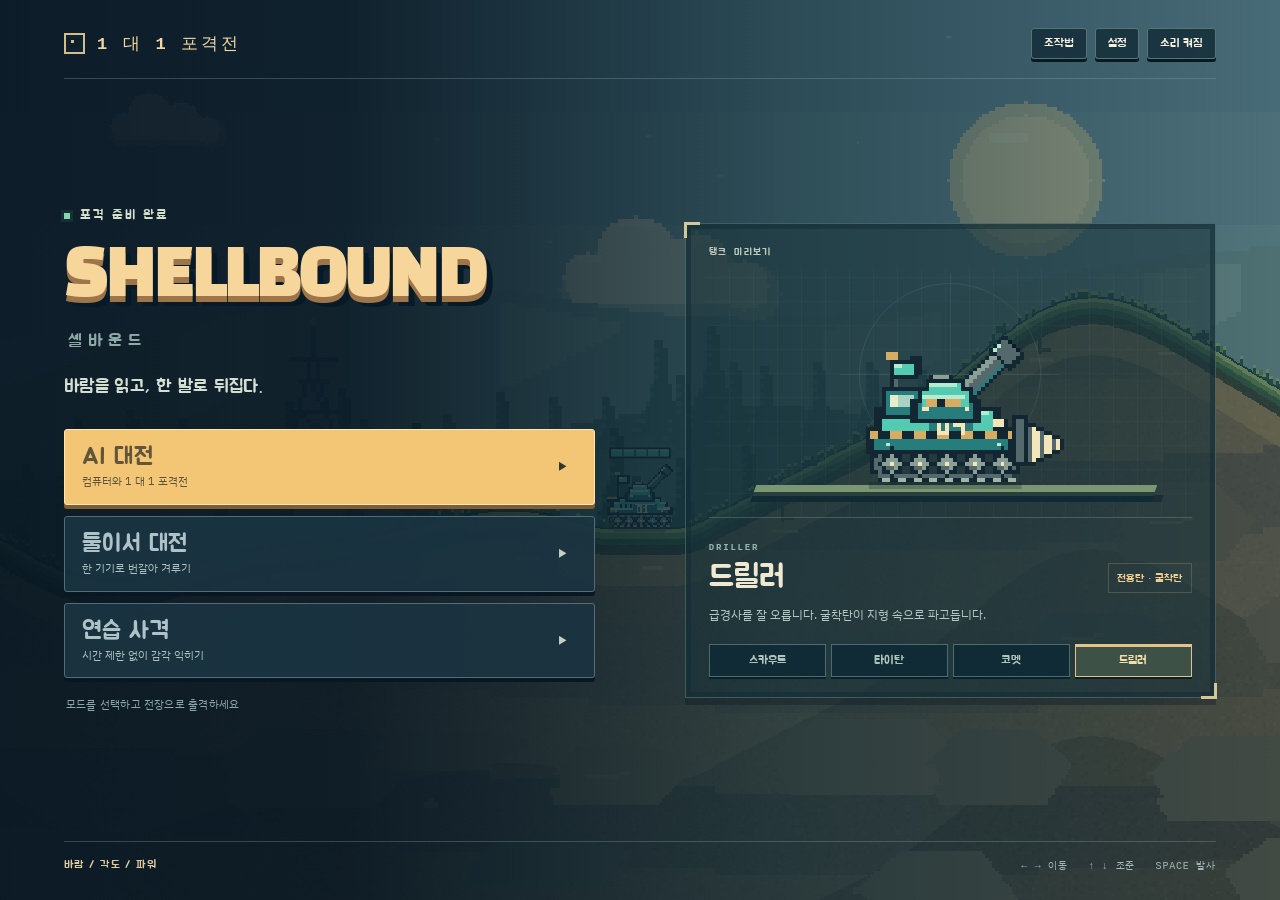
==== commit 497b3a84: "Ship SHELLBOUND retro arcade redesign and gameplay fixes" ====
--- a/index.html
+++ b/index.html
@@ -3,8 +3,8 @@
 <head>
 <meta charset="utf-8">
 <meta name="viewport" content="width=device-width,initial-scale=1,viewport-fit=cover">
-<title>탄착점</title>
-<meta name="description" content="바람을 읽고 각도와 파워를 맞춰 상대 포대를 맞히는 턴제 포격 게임. PC와 휴대폰에서 브라우저로 바로 즐길 수 있습니다.">
+<title>SHELLBOUND — 셸바운드</title>
+<meta name="description" content="바람을 읽고, 한 발로 뒤집다. PC와 휴대폰으로 즐기는 레트로 턴제 포격 게임 SHELLBOUND(셸바운드).">
 <meta name="color-scheme" content="dark">
 <link rel="preconnect" href="https://fonts.googleapis.com">
 <link rel="preconnect" href="https://fonts.gstatic.com" crossorigin>
@@ -295,9 +295,130 @@
 #rotate{z-index:60}
 #rotate .sheet{text-align:center;justify-items:center}
 @media (prefers-reduced-motion:reduce){ #banner.show{animation-duration:.01s} .card,.hpbar i,.hpbar b{transition:none} .card.fresh{animation:none} }
+
+/* ---------- arcade art direction: ink, field teal and warm signal yellow ---------- */
+:root{--steel:#111e2a;--steel-2:#1b2d3c;--steel-3:#2b4350;--edge:#08121d;--brass:#f4c675;--brass-dim:#a98b5d;--lcd:#091521;--amber:#ffd584;--amber-dim:#b39561;--paper:#f5efdc;--muted:#a9bbc0;--blue:#53cbb2;--blue-dark:#26756c;--red:#f27766;--red-dark:#984c4b;--fire:#ef8b50;--mono:'Courier New',ui-monospace,monospace}
+button{transition:background .12s,border-color .12s,transform .12s}
+button:disabled{cursor:default}
+button:focus-visible{outline:3px solid #fff1b7;outline-offset:4px}
+.steel{background:#172a37;border:2px solid #091620;box-shadow:inset 0 0 0 1px #3b5260,0 3px 0 #07111b}
+.chip{border-radius:3px;background:#243b49;border:1px solid #60717a;box-shadow:0 3px 0 #0b1823;padding:7px 11px;font-size:13px;font-weight:400}
+.chip:hover{background:#355360;border-color:#bdd0ca}
+.chip.on{background:#f4c675;border-color:#f9dea2;box-shadow:0 3px 0 #806340}
+.lcd{border-radius:2px;background:#0b1824;border:1px solid #344b58;box-shadow:inset 0 2px 0 #06101b}
+.lcd b{text-shadow:none}
+.plate{border-radius:3px;padding:9px 12px 8px 8px;max-width:310px;gap:11px}
+.plate.p2{padding:9px 8px 8px 12px}
+.plate.active{border-color:#f4c675;box-shadow:inset 0 0 0 1px #697266,0 3px 0 #07111b}
+.badge{border-radius:2px;border:1px solid #0c1823;box-shadow:inset 0 0 0 2px #ffffff1a}
+.p1 .badge{background:#276759}.p2 .badge{background:#944f4a}
+.pname{font-family:var(--ui);font-size:19px}.pname .nm small{font-weight:400;color:#b8c9c9}
+.turn-tag{border-radius:1px;font-weight:400;background:var(--brass);color:#17232a;letter-spacing:.06em}
+.hpbar{border-radius:1px;height:13px;border:1px solid #07111c;background:#0b1824}
+.p1 .hpbar i{background:#59c6ab;box-shadow:inset 0 3px 0 #92e1c2}.p2 .hpbar i{background:#e67b69;box-shadow:inset 0 3px 0 #f8b08a}
+.hpnum{font:700 11px/1 var(--mono)}
+#wind{border-radius:3px;padding:7px 9px 7px 12px;gap:9px}
+#wind .pips i{border-radius:0;background:#304754;box-shadow:none;width:5px;height:12px}
+#wind .pips i.on{background:#d6dcc0}#wind .pips i.on.strong{background:#ef9666}
+#timer{border-radius:5px;background:conic-gradient(var(--tc,var(--amber)) calc(var(--p)*1turn),#203440 0);border-color:#0a1823;box-shadow:0 3px 0 #07111b}
+#timer::before{border-radius:1px;box-shadow:none}
+#minimap{border-radius:2px;background:#132936;border:2px solid #0a1823;box-shadow:0 0 0 1px #415b66,0 3px 0 #07111b;height:46px}
+#console{background:linear-gradient(180deg,#2e4653 0 3px,#1d313f 3px 11px,#132532 11px);border-top:3px solid #08131f;box-shadow:0 -4px 0 #a9b19b22;grid-template-columns:auto minmax(0,1fr) 190px;gap:22px;padding-top:17px;padding-bottom:13px}
+#console::before{height:2px;top:6px;background:repeating-linear-gradient(90deg,#e4bc6a 0 18px,#213a46 18px 26px);opacity:.5}
+.c-angle{gap:9px}#dial{width:116px;height:68px}.angle-read .lcd{min-width:80px}.fuelbar{border-radius:0;background:#071520;border-color:#3b535d}.fuelbar i{background:#6cceaf}
+.power-row{gap:8px}#gauge{border-radius:2px;height:23px;border:2px solid #081521;background:#091723;box-shadow:0 1px 0 #4a6069}
+#gauge .fill{border-radius:0;background:linear-gradient(90deg,#81c9ad 0%,#e6d38d 48%,#f3b363 76%,#ec7754 100%)}
+#gauge .ticks{border-radius:0;background:repeating-linear-gradient(90deg,transparent 0 calc(10% - 2px),#0c1a25b3 calc(10% - 2px) 10%)}
+#gauge .prev,#gauge .prev span{border-radius:0}#pow-lcd{min-width:53px}
+#cards{gap:7px;justify-content:stretch}.card{max-width:none;height:57px;border-radius:3px;background:#203744;border:1px solid #536a72;box-shadow:inset 0 2px 0 #ffffff0a,0 3px 0 #07131f;padding:6px 8px;gap:8px}
+.card .well{border-radius:2px;background:#101f2d;border:1px solid #38515e;box-shadow:none;width:33px;height:35px;color:#e6d8ad}
+.card .nm{font-size:13px;font-weight:400}.card .ct{font-size:13px}.card .dl{font-size:10px}.card .bd{border-radius:1px;border-color:#7a8066;color:#ffe7a1}
+.card.sel{background:#3f483a;border:1px solid #f4d18b;box-shadow:inset 0 3px 0 #f4d18b,0 3px 0 #07131f;transform:translateY(-2px)}
+.card.sel .well{border-color:#8c8e65;background:#202e2d}.card:hover:not(:disabled){background:#324a52}
+.card[data-shell="basic"] .well{color:#a3d6c7}.card[data-shell="heavy"] .well{color:#ecac75}.card[data-shell="calm"] .well{color:#95c5e0}.card[data-shell="split"] .well{color:#d4b7e5}.card[data-shell="drill"] .well{color:#e8c476}.card[data-shell="pierce"] .well{color:#f0957e}.card[data-shell="bounce"] .well{color:#a3d783}
+.card.fx{background:repeating-linear-gradient(135deg,#343a37 0 8px,#2c3432 8px 16px);border-color:#827752}
+.card.fx.armed{background:#65552e;border-color:#f4d18b;box-shadow:inset 0 3px 0 #f4d18b,0 3px 0 #07131f}
+.card.fresh{animation:fresh .75s ease-out}.keyhint{gap:6px}.keyhint .key{display:flex;align-items:center;justify-content:center;gap:13px;width:180px;box-sizing:border-box;border-radius:4px;padding:13px 12px 11px;background:#f3c676;color:#25313a;border:2px solid #f8dc9c;box-shadow:0 5px 0 #87643f,0 7px 0 #081520;font-size:25px;letter-spacing:.06em}
+.keyhint .key:hover{background:#fadd9d}.keyhint .key small{font:700 11px var(--mono);color:#5d513b;border:1px solid #aa8b56;padding:3px 4px}.keyhint>span{font-size:11.5px;font-weight:400}.keyhint>small{font:10px/1.45 var(--text);color:#9fb3bb;white-space:normal}
+.key.down,.keyhint .key:active{transform:translateY(3px);box-shadow:0 2px 0 #87643f,0 4px 0 #081520}
+.tbtn{border-radius:4px;background:#294351;border:1px solid #647c84;box-shadow:0 3px 0 #081521}.tbtn.down{background:#42606c}
+#btn-fire{border-radius:7px;border:2px solid #f9d89c;background:#f3bd6f;color:#20313b;box-shadow:0 5px 0 #8b603d,0 7px 0 #091521}
+#btn-fire.down{box-shadow:0 1px 0 #8b603d,0 3px 0 #091521}.audio-toggle{font-size:11px;white-space:nowrap}
+#banner{border-radius:2px;background:#152b38;border:2px solid #f4c675;outline:none;box-shadow:0 5px 0 #081723;padding:12px 35px}
+#toast{border-radius:2px;font-weight:400}#fxpop{border-radius:3px}.fxcard,.fxcard .well{border-radius:2px}.fxcard{background:#273b3c;border-color:#8c8057}.fxcard.on{background:#5a5133}
+.overlay{background:#07141fc9;touch-action:pan-y;box-sizing:border-box}.sheet{box-sizing:border-box;border-radius:4px;background:#162c39;border:2px solid #5e757c;outline:1px solid #0a1723;outline-offset:-7px;box-shadow:0 8px 0 #07131d,0 22px 60px #0007;padding:30px;gap:20px}
+.sheet h2{color:#f7d69b;-webkit-text-stroke:0;text-shadow:0 3px 0 #0b1b27}.eyebrow{font-family:var(--mono),var(--ui);font-size:11px;font-weight:700;letter-spacing:.16em;color:#a5b9bd}
+.mode{border-radius:3px;background:#203845;border:1px solid #526d77;box-shadow:0 4px 0 #081722;padding:14px 16px;gap:4px}.mode b{font-family:var(--ui);font-size:23px;font-weight:400}.mode span{font-family:var(--text);font-weight:400;font-size:12px;line-height:1.35;color:#afc2c8}.mode:hover{background:#2c4956;border-color:#a5c6c9}.mode.primary{background:#f3c676;border:1px solid #ffe1a0;box-shadow:0 4px 0 #7e5c36;color:#1b2b35}.mode.primary:hover{background:#ffdb93}.mode.primary span{color:#61553c}
+.sheet.pick{width:min(1080px,100%)}.pick-head{align-items:center}.pick-head h2{font-size:40px}.pick-head>.diff{gap:5px}.mobiles{gap:13px}.mob{border-radius:3px;background:#213946;border:1px solid #56727b;box-shadow:0 4px 0 #081722;padding:12px;gap:9px}.mob:hover{background:#2b4852;border-color:#c4d7cb;transform:translateY(-3px)}.mob.last{border-color:#f1c77c;box-shadow:inset 0 3px 0 #f1c77c,0 4px 0 #081722;background:#33423e}
+.mob canvas{height:112px;image-rendering:pixelated;background:repeating-linear-gradient(0deg,transparent 0 19px,#9dc5bf08 19px 20px),repeating-linear-gradient(90deg,transparent 0 19px,#9dc5bf08 19px 20px),#172d3a;border-bottom:1px solid #577068}
+.mob-code{font:700 9px var(--mono);letter-spacing:.08em;color:#afc4bb}.deploy-line{display:flex;justify-content:space-between;border-top:1px solid #526c6d;margin-top:3px;padding-top:8px;font-size:12px;color:#f1d19b}.deploy-line>span{font-size:9px}
+.mob b{font-family:var(--ui);font-size:25px}.mob .role{font-size:12px;color:#c2cdca;min-height:2.7em}.mob dl{font-size:12px;gap:7px 8px;padding-top:9px;border-top:1px solid #53685e}.mob .bar{border-radius:0;background:#0d222d;border:0;height:5px}.mob .bar i{background:#89cdb2}.mob dt{color:#c8b78f;font-weight:400}.mob dd{font-family:var(--mono),var(--ui);color:#ece6ce}.pick-note{margin:0;color:#cfddcc;font-size:12px;display:flex;align-items:center;gap:8px}.pick-note>span:last-child{margin-left:auto;color:#9eb4b9;font-size:11px}.status-dot{display:inline-block;width:6px;height:6px;background:#86d6ae;box-shadow:0 0 0 3px #84d5ac15;vertical-align:2px;flex:none}
+#panel{z-index:75;box-sizing:border-box;background:#162b38;border-left:2px solid #6b7b76;width:min(410px,95vw)}.panel-head h2{font-family:var(--ui)}.panel-note{font-size:12px;line-height:1.65}.grp{border-top-color:#63796c66}.grp h3{font-size:13px}.prow label{white-space:normal;font-size:12px}.prow .val{font-family:var(--mono);font-weight:700;min-width:49px}.prow input[type=checkbox]{accent-color:#e9c17b}.panel-actions .chip{font-size:11px}
+
+/* Title screen: the same tank sprite and palette as the battlefield. */
+body.in-lobby #hud-top,body.in-lobby #console{visibility:hidden;pointer-events:none}
+#start{background:linear-gradient(90deg,#081824f5 0%,#081824ed 27%,#102d38ba 61%,#13333e77 100%);padding:28px clamp(24px,5vw,82px);place-items:stretch;overflow:auto}
+.lobby-wrap{width:min(1170px,100%);height:100%;min-height:590px;margin:auto;display:grid;grid-template-rows:auto 1fr auto;gap:18px}
+.lobby-header{display:flex;align-items:center;justify-content:space-between;border-bottom:1px solid #86aca650;padding-bottom:19px;gap:12px}.lobby-header nav{display:flex;gap:8px}.lobby-header .chip{background:#142f3add;border-color:#55756f;padding:7px 12px;box-shadow:0 3px 0 #091923;font-size:12px}
+.wordmark{display:flex;align-items:center;gap:12px;font:700 17px var(--mono);letter-spacing:.16em;color:#f2d7a4;white-space:nowrap}.wordmark-sub{font-size:9px;color:#9db6ba;letter-spacing:.18em;padding-left:10px;border-left:1px solid #587573}
+.pixel-cross{display:inline-block;width:17px;height:17px;position:relative;border:2px solid #d4bc8b;box-shadow:inset 0 0 0 3px #0c2430}.pixel-cross::after{content:'';position:absolute;left:5px;top:5px;width:3px;height:3px;background:#d4bc8b}
+.lobby-main{display:grid;grid-template-columns:minmax(0,1fr) minmax(0,1fr);align-items:center;gap:clamp(32px,7vw,110px)}
+.lobby-copy{padding:14px 0}.lobby-copy>.eyebrow{font-family:var(--ui);font-size:13px;letter-spacing:.17em;color:#d4dfcd;display:flex;align-items:center;gap:10px;margin-bottom:21px}
+.title{font-size:clamp(38px,5.1vw,74px);line-height:1;white-space:nowrap;color:#f7d69b;-webkit-text-stroke:0;letter-spacing:-.045em;text-shadow:0 6px 0 #9d7549,5px 6px 0 #071a27,6px 10px 0 #071a27;margin:0}
+.title>span{display:block;font:17px/1 var(--ui);letter-spacing:.36em;color:#8daaa9;text-shadow:none;margin:22px 0 0 4px}.tagline{font:18px/1.5 var(--ui);letter-spacing:.02em;color:#d5ded3;margin:25px 0 28px}
+.lobby-copy .modes{gap:11px}.lobby-copy .mode{display:grid;grid-template-columns:30px minmax(0,1fr) 20px;align-items:center;gap:17px;padding:15px 17px;background:#1b3441e8;border-color:#526e75;min-height:72px}.lobby-copy .mode.primary{background:#f3c676;border-color:#ffe6af}.lobby-copy .mode.primary:hover{background:#ffda94}.lobby-copy .mode:hover{transform:translateX(4px)}
+.mode .mode-index{font:700 14px var(--mono);color:#9bb4b7;align-self:start;padding-top:5px}.mode.primary .mode-index{color:#7a633c}.mode .mode-copy{display:grid;gap:5px}.mode .mode-copy b{font-size:24px;line-height:1}.mode .mode-copy>span{font-size:11px;color:#b0c1c2}.mode.primary .mode-copy>span{color:#5d533d}.mode .mode-arrow{font-size:11px;color:#c7cfc0}.mode.primary .mode-arrow{color:#30382c}
+.lobby-prompt{font:11px var(--text);color:#8ba6ae;margin:18px 0 0;padding-left:2px;letter-spacing:.02em}
+.hangar{position:relative;background:#18333a85;border:1px solid #66877a7a;box-shadow:inset 0 0 0 5px #102b3580,0 7px 0 #06172355;min-width:0;padding:22px 23px 20px}
+.hangar::before,.hangar::after{content:'';position:absolute;width:13px;height:13px;border-color:#d2c795;border-style:solid;pointer-events:none}.hangar::before{left:-2px;top:-2px;border-width:3px 0 0 3px}.hangar::after{right:-2px;bottom:-2px;border-width:0 3px 3px 0}
+.hangar-head{display:flex;align-items:center;justify-content:space-between;gap:10px}.hangar-head .eyebrow{font-size:10px;color:#c1cbbb;letter-spacing:.12em}.ready-label{font:700 9px var(--mono);letter-spacing:.12em;color:#8bd0a9;border:1px solid #5d8f7e;padding:4px 6px}
+.tank-stage{height:250px;position:relative;overflow:hidden;isolation:isolate;margin:8px -3px 0;background:repeating-linear-gradient(0deg,transparent 0 23px,#a1bdb509 23px 24px),repeating-linear-gradient(90deg,transparent 0 23px,#a1bdb509 23px 24px)}
+.stage-reticle{position:absolute;left:50%;top:43%;width:180px;height:180px;border:1px solid #92b4a622;border-radius:50%;transform:translate(-50%,-50%)}.stage-reticle::before,.stage-reticle::after{content:'';position:absolute;background:#92b4a622}.stage-reticle::before{height:1px;width:220px;left:-20px;top:50%}.stage-reticle::after{width:1px;height:200px;left:50%;top:-10px}
+.stage-id{position:absolute;top:14px;right:9px;font:700 60px var(--mono);color:#bdc6ab0c}
+#hero-tank{position:absolute;width:100%;height:210px;left:0;bottom:28px;z-index:2;image-rendering:pixelated}
+.stage-floor{position:absolute;bottom:25px;left:10%;right:8%;height:7px;background:#7a9673;box-shadow:0 4px 0 #273e3b,0 10px 0 #112a33,10px 10px 0 #071b2777;transform:skewX(-20deg)}
+.hangar-caption{display:flex;justify-content:space-between;align-items:flex-end;gap:8px;padding-top:17px;border-top:1px solid #78938266}.hangar-caption .eyebrow{font-size:9px;letter-spacing:.2em;color:#94b8af}.hangar-caption h2{margin:6px 0 0;font:32px/1 var(--ui);color:#f0e9d2}.hero-shell{font-size:11px;color:#efcf94;border:1px solid #9a956455;padding:6px 8px;white-space:nowrap}
+.hero-desc{font:12px/1.5 var(--text);color:#b5c7c3;margin:13px 0 20px;min-height:1.5em}
+.hangar-tabs{display:grid;grid-template-columns:repeat(4,1fr);gap:5px}.hangar-tabs button{padding:8px 2px;font-size:12px;background:#102b36;color:#afc4bc;border:1px solid #4c6d70;box-shadow:0 2px 0 #0b202b;border-radius:0}.hangar-tabs button[aria-pressed="true"]{border-color:#e4c386;background:#3e5146;color:#f4ddaa;box-shadow:inset 0 2px 0 #e4c386,0 2px 0 #0b202b}.hangar-tabs button:hover{background:#314f51}
+.lobby-footer{display:flex;align-items:center;justify-content:space-between;gap:15px;font:10px var(--mono),var(--text);letter-spacing:.08em;color:#a2b8b8;padding-top:16px;border-top:1px solid #86aca650}.lobby-footer>span:first-child{font-family:var(--ui);font-size:11px;letter-spacing:.13em;color:#e0cba1}.touch-hint{display:none}body.touch .lobby-footer .desk{display:none}body.touch .touch-hint{display:block;font-family:var(--ui);font-size:11px}
+#help{z-index:65;background:#07131eee}.help-sheet{width:min(640px,100%)}.help-steps{padding-left:24px;margin:0;display:grid;gap:18px}.help-steps li{padding-left:7px;color:#edcc8e;font:20px var(--mono)}.help-steps b{display:block;font:20px var(--ui);color:#f3dfb6;margin-bottom:6px}.help-steps span{display:block;font:13px/1.65 var(--text);color:#b7cbcd}.help-note{margin:0;font:12px/1.65 var(--text);color:#b7cbcd;border-top:1px solid #48636a;padding-top:14px}
+#over .sheet{max-width:600px}#over-title{font-size:70px}#over-stats{padding:16px;background:#0e2431;border-left:3px solid #e1c183;color:#c8d6d2;line-height:1.9;font-size:13px}
+@container (max-width:600px){.card{padding:4px 2px;gap:3px;height:53px}.card .well{width:24px;height:25px}.card .well svg{width:18px;height:18px}.card .nm{font-size:11px}}
+@media (max-width:1050px) and (min-height:501px){.lobby-main{gap:35px}.wordmark-sub{display:none}.title{font-size:clamp(40px,5.2vw,62px)}.tank-stage{height:220px}#hero-tank{height:190px}.hangar{padding:18px}.lobby-footer .edition{display:none}.lobby-copy .mode{min-height:68px}.lobby-copy .mode b{font-size:22px}}
+@media (max-height:600px){.lobby-wrap{min-height:0}.lobby-header{padding-bottom:10px}.lobby-main{gap:40px}.lobby-copy{padding:0}.lobby-copy>.eyebrow{margin-bottom:14px}.title{font-size:clamp(36px,5.2vw,66px)}.title>span{font-size:12px;margin-top:13px}.tagline{font-size:14px;margin:16px 0}.lobby-copy .modes{gap:8px}.lobby-copy .mode{padding:10px 13px;min-height:57px}.lobby-copy .mode b{font-size:20px}.lobby-prompt{margin-top:12px;font-size:10px}.tank-stage{height:175px}#hero-tank{height:160px}.stage-reticle{width:140px;height:140px}.hangar-caption{padding-top:12px}.hangar-caption h2{font-size:27px}.hero-desc{margin:11px 0 14px;font-size:11px}.hangar{padding:16px 18px}.lobby-footer{padding-top:10px}.lobby-wrap{gap:13px}.mob canvas{height:85px}.mob dl{gap:5px 8px}}
+@media (max-height:460px){
+  #hud-top{gap:4px 8px;padding-top:6px}.plate{padding:5px 8px 5px 5px;gap:6px}.plate.p2{padding:5px 5px 5px 8px}.pname{font-size:15px}.badge{width:28px;height:28px}.hpbar{height:10px}.hpnum{font-size:9px}.pinfo{gap:4px}.chip{padding:5px 8px;font-size:11px}#wind{padding:5px 7px;gap:6px}#timer{width:34px;height:34px}#timer::before{inset:3px}#timer b{font-size:15px}#minimap{height:28px}.dly{font-size:9px}.pname .nm small{font-size:9px;margin-left:3px}
+  #console{padding-top:11px;padding-bottom:8px;gap:10px}#dial{width:91px;height:52px}#gauge{height:18px}.c-main{gap:7px}.card{height:43px;padding:3px}.card .well{width:23px;height:24px}.card .nm{font-size:10px}.card .well svg{width:17px;height:17px}.card .bd{font-size:9px;line-height:11px;min-width:12px}.card .txt .ct{font-size:10px}.card .dl{font-size:9px}.power-row{gap:6px}#pow-lcd{min-width:37px;padding:3px 5px}#pow-lcd b{font-size:14px}.card .well .bd{right:-5px;bottom:-2px}.keyhint .key{padding:8px 10px;font-size:22px;width:156px}.keyhint>span{font-size:10px}.keyhint>small{display:none}
+  body.touch #console{gap:8px;grid-template-columns:auto auto minmax(0,1fr) auto}.c-move{gap:4px}.tbtn{width:36px;height:39px}.angpad{gap:5px}.angpad .tbtn{width:34px;height:30px}.c-fire{gap:6px}#btn-fire{width:58px;height:65px;font-size:18px}.card.sel{transform:translateY(-1px)}#cards{gap:5px}
+  #start{padding:12px max(22px,env(safe-area-inset-left,0px)) 10px}.lobby-wrap{gap:10px}.lobby-header{padding-bottom:8px}.wordmark{font-size:13px;gap:8px}.wordmark-sub{font-size:8px;letter-spacing:.05em;padding-left:6px}.pixel-cross{width:13px;height:13px}.pixel-cross::after{left:4px;top:4px;width:2px;height:2px}.lobby-header .chip{padding:4px 8px;font-size:11px}.lobby-header nav{gap:5px}.lobby-main{grid-template-columns:1.05fr 1fr;gap:28px;align-items:center}.lobby-copy>.eyebrow{font-size:10px;margin:0 0 8px;letter-spacing:.11em}.title{font-size:clamp(30px,5.2vw,48px);text-shadow:0 3px 0 #9d7549,3px 5px 0 #071a27}.title>span{display:none}.tagline{font-size:12px;margin:9px 0 11px}.lobby-copy .modes:not(.row){grid-template-columns:1fr;gap:6px}.lobby-copy .mode{grid-template-columns:23px 1fr 12px;padding:8px 11px;min-height:38px;gap:9px}.mode .mode-copy{display:flex;align-items:baseline;gap:10px}.mode .mode-copy b{font-size:17px;white-space:nowrap}.mode .mode-copy>span{font-size:9px}.mode .mode-index{font-size:10px;align-self:center;padding:0}.mode .mode-arrow{font-size:8px}.lobby-prompt{display:none}.hangar{padding:12px 14px 11px}.hangar-head .eyebrow{font-size:8px}.ready-label{font-size:8px;padding:2px 4px}.tank-stage{height:108px;margin-top:2px}#hero-tank{height:112px;bottom:12px}.stage-floor{bottom:12px;height:4px}.stage-reticle{height:90px;width:90px}.stage-reticle::before{width:130px}.stage-reticle::after{height:115px}.stage-id{font-size:37px;top:8px}.hangar-caption{padding-top:8px}.hangar-caption .eyebrow{font-size:8px;letter-spacing:.1em}.hangar-caption h2{font-size:21px;margin-top:4px}.hero-shell{font-size:9px;padding:4px 5px}.hero-desc{font-size:9px;margin:6px 0 8px}.hangar-tabs{gap:4px}.hangar-tabs button{font-size:10px;padding:5px 1px}.lobby-footer{padding-top:7px;font-size:8px}.lobby-footer>span:first-child{font-size:9px}.lobby-footer .edition{font-size:8px}
+  .sheet.pick{padding:15px 17px;gap:11px}.pick-head h2{font-size:25px}.pick-head>div{gap:4px}.pick-head .eyebrow{font-size:9px}.mobiles{gap:8px}.mob{padding:8px;gap:5px}.mob canvas{height:56px}.mob b{font-size:18px}.mob dl{font-size:10px;gap:3px 6px;padding-top:5px}.mob .role{display:none}.pick-note{font-size:10px}.pick-note>span:last-child{font-size:9px}.diff .cap{font-size:10px}.pick-head>.diff{gap:3px}.diff .chip{font-size:10px;padding:4px 6px}
+  .help-sheet{padding:18px;gap:12px}.help-steps{gap:10px}.help-steps b{font-size:16px;margin-bottom:3px}.help-steps span,.help-note{font-size:11px}.help-note{padding-top:9px}.help-sheet h2{font-size:26px}#over .sheet{padding:20px;gap:14px}#over-title{font-size:43px}#over-stats{padding:10px;font-size:11px}.modes.row .mode b{font-size:20px}
+}
+@media (max-width:740px) and (max-height:460px){.wordmark-sub{display:none}.mode .mode-copy>span{display:none}.lobby-main{gap:20px}.title{font-size:clamp(28px,5.2vw,39px)}.lobby-footer .edition{display:none}.lobby-footer{font-size:8px}.hangar{padding:10px 12px}.tank-stage{height:103px}.hero-desc{font-size:8.5px}.card .well{width:22px;height:22px}.card .nm{font-size:9px}#cards{gap:4px}body.touch #console{gap:6px}#dial{width:78px;height:47px}.tbtn{width:32px;height:38px}.angpad .tbtn{width:31px;height:28px}#btn-fire{width:51px;height:61px;font-size:16px}.c-fire{gap:5px}.c-main{gap:5px}.card{height:43px}.card .dl{display:none}.chip.audio-toggle{font-size:10px}#hud-top{padding-left:10px;padding-right:10px}#wind .pips{display:none}.pick-note>span:last-child{display:none}}
+@media (max-height:460px){.mob-code{font-size:8px}.deploy-line{font-size:10px;padding-top:5px;margin-top:0}}
+@media (max-height:360px){.lobby-footer{display:none}.lobby-wrap{grid-template-rows:auto 1fr}.lobby-copy>.eyebrow{margin-bottom:6px}.hangar{padding-top:9px;padding-bottom:9px}.tank-stage{height:96px}#hero-tank{height:104px}.sheet.pick{padding:12px 14px;gap:8px}.mob{padding:7px;gap:4px}.mob canvas{height:46px}.mob dl{line-height:1.15}.pick-note{display:none}.pick-head h2{font-size:23px}}
+@media (max-width:740px) and (max-height:460px){.tbtn{width:36px}.angpad .tbtn{width:36px;height:30px}#btn-fire{width:56px;height:64px}.c-fire{gap:6px}.card .nm{font-size:10px}}
+@media (max-width:600px) and (min-height:461px){#start{padding:20px}.lobby-wrap{height:auto;min-height:100%}.lobby-main{grid-template-columns:1fr;gap:25px}.lobby-copy{padding:14px 0 0}.wordmark-sub{display:none}.wordmark{font-size:12px;gap:7px}.lobby-header nav{gap:4px}.lobby-header .chip{font-size:10px;padding:5px 7px}.title{font-size:clamp(32px,9vw,52px)}.title>span{font-size:13px}.lobby-copy>.eyebrow{font-size:11px}.tagline{font-size:16px;margin:18px 0}.lobby-copy .mode{min-height:61px;padding:12px 14px}.lobby-copy .mode b{font-size:22px}.hangar{padding:17px}.tank-stage{height:180px}#hero-tank{height:172px}.hangar-caption h2{font-size:27px}.lobby-footer{font-size:9px;flex-wrap:wrap}.lobby-footer .edition{display:none}.sheet.pick{padding:18px}.pick-head{flex-wrap:wrap}.pick-head h2{font-size:28px}.pick-head>.diff{order:3;width:100%;margin-left:0}.mobiles{gap:9px}.mob{padding:9px}.mob canvas{height:76px}.mob b{font-size:21px}.mob dl{font-size:11px;gap:5px}.mob .role{font-size:10px}.pick-note{font-size:10px;flex-wrap:wrap}.pick-note>span:last-child{display:none}}
+@media (prefers-reduced-motion:reduce){button,.mode,.mob{transition:none}.lobby-copy .mode:hover,.mob:hover{transform:none}}
+/* Pause and readable battle information */
+#panel-shade{position:fixed;inset:0;z-index:74;border:0;background:#06121ca8;cursor:default}
+.panel-head{position:sticky;top:-14px;z-index:1;background:#162b38;padding:8px 0;border-bottom:1px solid #58716d}
+.pause-note{margin:0;padding:7px 10px;border-left:3px solid var(--amber);background:#28413f;color:#f4d99d;font:14px var(--ui)}
+#panel-body,#advanced-body{display:grid;gap:18px}
+#advanced-settings{border-top:1px solid #63796c66;padding-top:14px}
+#advanced-settings summary{cursor:pointer;color:#f1d19b;font-size:13px;padding:5px 0}
+#advanced-settings[open]>.panel-note{margin:10px 0 14px}
+#advanced-settings #btn-copy{margin-top:18px}
+#help{z-index:80}#rotate{z-index:90}
+#shot-info{font:12px/1.4 var(--text);color:#b7cdca;min-height:1.4em;text-align:center;overflow:hidden;text-overflow:ellipsis;white-space:nowrap}
+.lobby-copy .mode{grid-template-columns:minmax(0,1fr) 20px}
+.help-sheet{max-height:calc(100dvh - 32px);overflow:auto;overscroll-behavior:contain}
+.help-rules{margin:0;padding-left:18px;font:12px/1.65 var(--text);color:#b7cbcd;display:grid;gap:6px}
+.mob .role-short{display:none}
+@media(max-height:460px){#shot-info{font-size:10px}.c-main{gap:5px}.lobby-copy .mode{grid-template-columns:minmax(0,1fr) 12px}.mob .role{display:none}.mob .role-short{display:block;font:10px/1.4 var(--text);color:#c2cdca;min-height:1.4em}.mob-code{display:none}.mob dl{gap:3px 6px}.help-rules{font-size:11px}}
 </style>
 </head>
-<body>
+<body class="in-lobby">
 <canvas id="game" aria-label="포격 전장"></canvas>
 
 <header id="hud-top">
@@ -327,12 +448,13 @@
     </div>
   </div>
   <div class="chips left">
-    <button id="btn-menu" class="chip" type="button">처음으로</button>
+    <button id="btn-menu" class="chip" type="button">메뉴로</button>
     <button id="btn-tune" class="chip" type="button">설정</button>
+    <button class="chip audio-toggle" type="button" data-audio-toggle aria-pressed="false">소리 켜짐</button>
   </div>
   <canvas id="minimap" aria-label="전체 지도. 누르거나 끌면 그곳을 봅니다"></canvas>
   <div class="chips right">
-    <button id="btn-pass" class="chip" type="button" hidden>넘기기</button>
+    <button id="btn-pass" class="chip" type="button" hidden>턴 넘기기</button>
     <button id="btn-full" class="chip" type="button" hidden>전체화면</button>
   </div>
 </header>
@@ -345,8 +467,8 @@
   <div class="c-angle">
     <canvas id="dial" aria-label="각도계"></canvas>
     <div class="angle-read">
-      <div class="lcd"><small>각도</small><b id="ang">45°</b></div>
-      <div class="lcd sub"><small>실제</small><b id="ang-real">45°</b></div>
+      <div class="lcd"><small>포각</small><b id="ang">45°</b></div>
+      <div class="lcd sub"><small>발사각</small><b id="ang-real">45°</b></div>
       <div class="fuel"><span class="cap">이동</span><div class="fuelbar"><i></i></div></div>
     </div>
   </div>
@@ -357,9 +479,10 @@
       <div class="lcd" id="pow-lcd"><b id="pow">0</b></div>
     </div>
     <div id="cards" role="toolbar" aria-label="포탄 고르기"></div>
+    <div id="shot-info" aria-label="선택한 포탄과 다음 턴"></div>
   </div>
   <div class="c-fire">
-    <div class="keyhint desk"><span class="key" id="keycap">SPACE</span><span>누르고 있다가 떼면 발사</span><small>←→ 이동 · ↑↓ 각도 · 1~4 포탄 · C 아이템(5~7) · P 넘기기 · T 설정</small></div>
+    <div class="keyhint desk"><button class="key" id="keycap" type="button" aria-label="누르고 있다가 떼면 발사">발사 <small>SPACE</small></button><span>길게 누르고, 놓으면 발사</span><small>←→ 이동 / ↑↓ 각도 / 1~4 포탄<br>C 아이템 / P 턴 넘기기 / T 설정</small></div>
     <div class="tpad angpad">
       <button class="tbtn" type="button" data-hold="up" aria-label="각도 올리기">▲</button>
       <button class="tbtn" type="button" data-hold="down" aria-label="각도 내리기">▼</button>
@@ -373,21 +496,41 @@
 <div id="toast" class="steel" aria-live="polite"></div>
 
 <section id="start" class="overlay">
-  <div class="sheet">
-    <div class="brand">
-      <svg viewBox="0 0 64 64" aria-hidden="true"><circle cx="32" cy="32" r="27" fill="#1a1208" stroke="#e2a948" stroke-width="3"/><path d="M10 46C20 14 40 10 54 30" fill="none" stroke="#ffd27a" stroke-width="3" stroke-dasharray="3 5" stroke-linecap="round"/><circle cx="54" cy="30" r="5" fill="#ff7a2f" stroke="#1a1208" stroke-width="2"/><path d="M32 8v8M32 48v8M8 32h8M48 32h8" stroke="#e2a948" stroke-width="3" stroke-linecap="round"/></svg>
-      <div>
-        <p class="eyebrow">바람 · 각도 · 파워</p>
-        <h1 class="title">탄착점</h1>
+  <div class="lobby-wrap">
+    <header class="lobby-header">
+      <div class="wordmark"><span class="pixel-cross" aria-hidden="true"></span><span>1 대 1 포격전</span></div>
+      <nav aria-label="게임 메뉴"><button class="chip" type="button" id="lobby-help">조작법</button><button class="chip" type="button" id="lobby-settings">설정</button><button class="chip audio-toggle" type="button" data-audio-toggle aria-pressed="false">소리 켜짐</button></nav>
+    </header>
+    <div class="lobby-main">
+      <div class="lobby-copy">
+        <p class="eyebrow"><span class="status-dot" aria-hidden="true"></span> 포격 준비 완료</p>
+        <h1 class="title">SHELLBOUND<span>셸바운드</span></h1>
+        <p class="tagline">바람을 읽고, 한 발로 뒤집다.</p>
+        <div class="modes">
+          <button class="mode primary" type="button" data-mode="ai"><span class="mode-copy"><b>AI 대전</b><span>컴퓨터와 1 대 1 포격전</span></span><span class="mode-arrow" aria-hidden="true">▶</span></button>
+          <button class="mode" type="button" data-mode="duo"><span class="mode-copy"><b>둘이서 대전</b><span>한 기기로 번갈아 겨루기</span></span><span class="mode-arrow" aria-hidden="true">▶</span></button>
+          <button class="mode" type="button" data-mode="practice"><span class="mode-copy"><b>연습 사격</b><span>시간 제한 없이 감각 익히기</span></span><span class="mode-arrow" aria-hidden="true">▶</span></button>
+        </div>
+        <p class="lobby-prompt">모드를 선택하고 전장으로 출격하세요</p>
       </div>
+      <section class="hangar" aria-label="탱크 미리보기">
+        <div class="hangar-head"><span class="eyebrow">탱크 미리보기</span></div>
+        <div class="tank-stage"><div class="stage-reticle" aria-hidden="true"></div><canvas id="hero-tank" aria-label="선택한 탱크 미리보기"></canvas><div class="stage-floor" aria-hidden="true"></div></div>
+        <div class="hangar-caption"><div><span class="eyebrow" id="hero-role">DRILLER</span><h2 id="hero-name">드릴러</h2></div><span class="hero-shell" id="hero-shell">전용탄 · 굴착탄</span></div>
+        <p class="hero-desc" id="hero-desc">급경사를 잘 오릅니다. 굴착탄이 지형 속으로 파고듭니다.</p>
+        <div class="hangar-tabs" id="hangar-tabs" aria-label="미리 볼 탱크"></div>
+      </section>
     </div>
-    <p class="lede">바람을 읽고 각도를 정한 뒤, 게이지를 원하는 곳에서 놓아 상대 포대를 맞히는 턴제 포격 게임입니다.</p>
-    <div class="modes">
-      <button class="mode primary" type="button" data-mode="ai"><b>컴퓨터와 대결</b><span>번갈아 쏘며 먼저 쓰러뜨리기</span></button>
-      <button class="mode" type="button" data-mode="duo"><b>둘이서 번갈아</b><span>한 기기로 1P와 2P</span></button>
-      <button class="mode" type="button" data-mode="practice"><b>과녁 연습</b><span>상대가 쏘지 않아 손맛 조율에 좋음</span></button>
-    </div>
-    <p class="howto">한 턴은 20초입니다. 센 포탄일수록 딜레이가 커져 다음 턴이 늦게 오고, 딜레이가 작은 쪽이 먼저 쏩니다. 상대보다 딜레이가 충분히 작으면 연달아 쏠 수 있습니다.<br>방식을 고른 뒤 탱크를 고릅니다. 탱크마다 체력, 이동 거리, 각도 범위, 전용탄이 다릅니다. 아이템은 한 턴에 하나, 이번 발에 얹는 효과입니다(끌어오기, 따라가기). 쓰면 새로 하나를 받습니다.<br>각도는 탱크 차체를 기준으로 잽니다. 경사에 서면 실제로 날아가는 각도가 달라지니 아래 각도계의 '실제' 값을 함께 보세요.<br>PC: ←→ 이동, ↑↓ 각도, 스페이스를 누르고 있다가 떼면 발사, 1~4 포탄, C 아이템. 휴대폰: 화면 아래 버튼. 소리가 납니다.</p>
+    <footer class="lobby-footer"><span>바람 / 각도 / 파워</span><span class="desk">← → 이동 &nbsp; ↑ ↓ 조준 &nbsp; SPACE 발사</span><span class="touch-hint">가로 화면으로 플레이하세요</span></footer>
+  </div>
+</section>
+
+<section id="help" class="overlay" hidden role="dialog" aria-modal="true" aria-labelledby="help-title">
+  <div class="sheet help-sheet">
+    <div class="pick-head"><div><h2 id="help-title">조작법</h2></div><button class="chip" type="button" id="help-close">닫기</button></div>
+    <ol class="help-steps"><li><b>위치와 각도</b><span>← →로 이동, ↑ ↓로 각도를 조절합니다. 휴대폰에서는 화면 아래 화살표를 누르세요.</span></li><li><b>탄종과 아이템</b><span>포탄 4종 중 하나를 선택합니다. 아이템은 한 턴에 하나, 선택한 포탄에 효과를 더합니다.</span></li><li><b>길게 누르고 발사</b><span>SPACE 또는 발사 버튼을 누르고 있다가 원하는 파워에서 놓으세요. 바람이 탄도를 바꿉니다.</span></li></ol>
+    <ul class="help-rules"><li>상대의 체력을 모두 깎거나 맵 아래로 떨어뜨리면 승리합니다.</li><li>기본 제한 시간은 20초입니다. 충전 중 시간이 끝나면 그 파워로 발사하고, 조준 중이면 턴을 넘깁니다.</li><li>딜레이가 낮은 탱크가 다음 턴을 갖습니다. 포탄·아이템의 딜레이에 조준 시간이 더해지므로, 같은 탱크가 연속으로 쏠 수도 있습니다. 포탄 아래에서 다음 턴을 확인하세요.</li><li>포각은 차체를 기준으로 합니다. 비탈에 서면 수평선 기준 발사각이 달라집니다.</li></ul>
+    <p class="help-note">전장을 끌거나 미니맵을 눌러 둘러보세요. 전장을 한 번 누르거나 발사하면 카메라가 돌아옵니다. 포탄을 선택하면 특징이 표시됩니다.</p>
   </div>
 </section>
 
@@ -399,6 +542,7 @@
       <button class="chip" type="button" id="pick-back">뒤로</button>
     </div>
     <div class="mobiles" id="mobiles"></div>
+    <p class="pick-note"><span class="status-dot" aria-hidden="true"></span> 탱크를 선택하면 바로 출격합니다 <span>기본탄 무제한 / 특수탄 각 2발</span></p>
   </div>
 </section>
 
@@ -408,8 +552,8 @@
     <h2 id="over-title">승리</h2>
     <p id="over-stats"></p>
     <div class="modes row">
-      <button class="mode primary" type="button" id="btn-again"><b>다시 하기</b><span>같은 방식으로 새 지형</span></button>
-      <button class="mode" type="button" id="btn-home"><b>처음으로</b><span>방식 다시 고르기</span></button>
+      <button class="mode primary" type="button" id="btn-again"><b>재출격</b><span>새 전장에서 한 판 더</span></button>
+      <button class="mode" type="button" id="btn-home"><b>메뉴로</b><span>대전 모드 선택</span></button>
     </div>
   </div>
 </section>
@@ -422,16 +566,18 @@
   </div>
 </section>
 
-<aside id="panel" hidden aria-label="설정">
-  <div class="panel-head"><h2>설정</h2><button class="chip" type="button" id="panel-close">닫기</button></div>
-  <p class="panel-note">바꾼 값은 바로 적용되고 이 브라우저에 저장됩니다. 마음에 드는 값이 나오면 수치 복사를 눌러 대화창에 붙여 주세요. 손맛 효과를 껐다 켜며 비교해 보실 수 있습니다.</p>
+<button id="panel-shade" type="button" aria-label="설정 닫기" tabindex="-1" hidden></button>
+<aside id="panel" hidden role="dialog" aria-modal="true" aria-labelledby="panel-title">
+  <div class="panel-head"><h2 id="panel-title">설정</h2><button class="chip" type="button" id="panel-close">닫기</button></div>
+  <p id="pause-note" class="pause-note" hidden>일시정지 중</p>
+  <p class="panel-note">설정은 이 브라우저에 저장됩니다.</p>
   <div class="panel-actions">
-    <button class="chip on" type="button" id="juice-master">손맛 효과 켜짐</button>
+    <button class="chip on" type="button" id="juice-master">전투 연출 켜짐</button>
+    <button class="chip" type="button" id="panel-help">조작법</button>
     <button class="chip" type="button" id="btn-reset">기본값으로</button>
-    <button class="chip" type="button" id="btn-copy">수치 복사</button>
   </div>
-  <textarea id="copy-box" hidden readonly aria-label="복사할 수치"></textarea>
   <div id="panel-body"></div>
+  <details id="advanced-settings"><summary>대전 규칙과 세부 설정</summary><p class="panel-note">직접 규칙을 바꿔 즐기는 옵션입니다. 기본 대전은 초기 설정을 기준으로 합니다.</p><div id="advanced-body"></div><button class="chip" type="button" id="btn-copy">설정값 복사</button><textarea id="copy-box" hidden readonly aria-label="복사할 설정값"></textarea></details>
 </aside>
 
 <script>
@@ -459,12 +605,13 @@
   particles: 1.0, particlesOn: true,
   recoil: 1.0, recoilOn: true,
   flashOn: true, numbersOn: true, trailOn: true,
-  volume: 0.7, soundOn: true, vibrateOn: true,
+  volume: 0.7, soundOn: true, musicOn: true, musicVolume: 0.4, sfxOn: true, sfxVolume: 0.85, vibrateOn: true,
   turnTime: 20, delayOn: true, handSize: 2,
   aiSkill: 0.5
 };
 let S = Object.assign({}, DEFAULTS);
-try { const raw = localStorage.getItem(KEY); if (raw){ const o = JSON.parse(raw); for (const k in o) if (k in DEFAULTS) S[k] = o[k]; } } catch (e) {}
+let savedSettings = null;
+try { savedSettings = JSON.parse(localStorage.getItem(KEY) || 'null'); } catch (e) {}
 let saveTimer = 0;
 function saveSettings(){ clearTimeout(saveTimer); saveTimer = setTimeout(() => { try { localStorage.setItem(KEY, JSON.stringify(S)); } catch (e) {} }, 250); }
 const J = name => S.juice && S[name + 'On'];
@@ -486,22 +633,22 @@
   bounce: '<svg viewBox="0 0 24 24"><path d="M2 20h20" stroke="currentColor" stroke-width="2" stroke-linecap="round" opacity=".5"/><path d="M3 6q4 14 8 14t8-10" fill="none" stroke="currentColor" stroke-width="2" stroke-dasharray="2 3" stroke-linecap="round" opacity=".7"/><circle cx="19" cy="9" r="4" fill="currentColor"/></svg>'
 };
 const SHELLS = [
-  { id: 'basic', name: '기본탄', uses: Infinity, r: 38, dmg: 32, gMul: 1, vMul: 1, windMul: 1, delay: 780, desc: '무제한' },
-  { id: 'heavy', name: '대형탄', uses: 2, r: 62, dmg: 46, gMul: 1.18, vMul: 0.96, windMul: 0.8, delay: 1450, desc: '폭발 범위가 넓고 바람을 덜 탐' },
-  { id: 'split', name: '분열탄', uses: 2, r: 27, dmg: 20, gMul: 1, vMul: 1, windMul: 1, split: true, delay: 1000, desc: '꼭대기에서 셋으로 갈라짐' },
-  { id: 'drill', name: '굴착탄', uses: 2, r: 34, dmg: 30, gMul: 1, vMul: 1, windMul: 1, drill: true, delay: 940, desc: '땅을 파고든 뒤 터짐' },
-  { id: 'calm', name: '무풍탄', uses: 2, r: 32, dmg: 30, gMul: 1, vMul: 1, windMul: 0, delay: 840, desc: '바람을 받지 않음' },
+  { id: 'basic', name: '기본탄', uses: Infinity, r: 38, dmg: 32, gMul: 1, vMul: 1, windMul: 1, delay: 780, desc: '수량 제한 없이 사용할 수 있습니다.' },
+  { id: 'heavy', name: '대형탄', uses: 2, r: 62, dmg: 46, gMul: 1.18, vMul: 0.96, windMul: 0.8, delay: 1450, desc: '폭발 범위가 넓고 바람의 영향을 덜 받습니다.' },
+  { id: 'split', name: '분열탄', uses: 2, r: 27, dmg: 20, gMul: 1, vMul: 1, windMul: 1, split: true, delay: 1000, desc: '가장 높은 지점에서 세 갈래로 나뉩니다.' },
+  { id: 'drill', name: '굴착탄', uses: 2, r: 34, dmg: 30, gMul: 1, vMul: 1, windMul: 1, drill: true, delay: 940, desc: '땅속으로 파고든 뒤 폭발합니다.' },
+  { id: 'calm', name: '무풍탄', uses: 2, r: 32, dmg: 30, gMul: 1, vMul: 1, windMul: 0, delay: 840, desc: '바람의 영향을 받지 않습니다.' },
   // the two below are mobile-only shells; split and drill above are mobile-only too (see MOBILES)
-  { id: 'pierce', name: '철갑탄', uses: 2, r: 26, dmg: 24, directMul: 2.4, gMul: 1, vMul: 1.05, windMul: 0.7, delay: 1000, desc: '빠르고 직격하면 피해 ×2.4' },
-  { id: 'bounce', name: '도약탄', uses: 2, r: 34, dmg: 30, gMul: 1, vMul: 1, windMul: 1, bounce: true, delay: 900, desc: '땅에 한 번 튕긴 뒤 터짐' }
+  { id: 'pierce', name: '철갑탄', uses: 2, r: 26, dmg: 24, directMul: 2.4, gMul: 1, vMul: 1.05, windMul: 0.7, delay: 1000, desc: '빠르게 날아가며 직격 시 큰 피해를 줍니다.' },
+  { id: 'bounce', name: '도약탄', uses: 2, r: 34, dmg: 30, gMul: 1, vMul: 1, windMul: 1, bounce: true, delay: 900, desc: '땅에 한 번 튕긴 뒤 폭발합니다.' }
 ];
 // Mobiles (our own values, not taken from GunBound). Each has the three shared shells plus one of its own.
 // ang is the barrel range measured from the hull; climb is the highest step (px) it can drive up.
 const MOBILES = [
-  { id: 'light', name: '경전차', desc: '빠르고 멀리 움직임. 체력이 낮음', hp: 90, fuel: 180, speed: 1.25, climb: 14, delayMul: 0.95, ang: [0, 80], shells: ['basic', 'heavy', 'calm', 'bounce'] },
-  { id: 'armored', name: '중전차', desc: '단단하지만 느리고 높이 못 쏨. 장전이 느림', hp: 110, fuel: 80, speed: 0.8, climb: 9, delayMul: 1.12, ang: [0, 55], shells: ['basic', 'heavy', 'calm', 'pierce'] },
-  { id: 'howitzer', name: '곡사포', desc: '높게만 쏨. 언덕 너머를 노림', hp: 105, fuel: 110, speed: 1, climb: 11, delayMul: 0.95, ang: [40, 90], shells: ['basic', 'heavy', 'calm', 'split'] },
-  { id: 'digger', name: '굴착차', desc: '비탈을 잘 오르고 땅을 파고듦', hp: 105, fuel: 130, speed: 1, climb: 18, ang: [15, 75], shells: ['basic', 'heavy', 'calm', 'drill'] }
+  { id: 'light', name: '스카우트', desc: '빠르고 멀리 움직이지만 체력이 낮습니다.', hp: 90, fuel: 180, speed: 1.25, climb: 14, delayMul: 0.95, ang: [0, 80], shells: ['basic', 'heavy', 'calm', 'bounce'] },
+  { id: 'armored', name: '타이탄', desc: '튼튼하고 철갑탄이 강력합니다. 이동이 느리고 턴 간격이 깁니다.', hp: 110, fuel: 80, speed: 0.8, climb: 9, delayMul: 1.12, ang: [0, 55], shells: ['basic', 'heavy', 'calm', 'pierce'] },
+  { id: 'howitzer', name: '코멧', desc: '높은 각도로 언덕 너머를 노립니다. 분열탄은 넓게 퍼집니다.', hp: 105, fuel: 110, speed: 1, climb: 11, delayMul: 0.95, ang: [40, 90], shells: ['basic', 'heavy', 'calm', 'split'] },
+  { id: 'digger', name: '드릴러', desc: '급경사를 잘 오릅니다. 굴착탄이 지형 속으로 파고듭니다.', hp: 105, fuel: 130, speed: 1, climb: 18, ang: [15, 75], shells: ['basic', 'heavy', 'calm', 'drill'] }
 ];
 const MOBILE = Object.fromEntries(MOBILES.map(m => [m.id, m]));
 // a shot's delay on this mobile (some reload faster or slower: MOBILES[].delayMul)
@@ -577,21 +724,14 @@
   return ((h ^ (h >>> 16)) >>> 0) / 4294967296;
 }
 const C = [0, 0, 0];
+// A restrained, stepped palette: grass, dry topsoil, then broad rock strata. Texture is
+// clustered on a 3 px grid; individual collision pixels are still kept at full resolution.
+const SOIL_PALETTE = [[34,65,58], [172,194,119], [111,149,84], [65,105,68], [66,72,53], [167,137,91], [126,106,79], [143,117,83], [113,96,77], [133,110,82]];
 function soil(y, depth, wob){
-  let r, g, b;
-  if (depth < 2.5){ r = 58; g = 36; b = 22; }
-  else if (depth < 5){ r = 156; g = 218; b = 96; }
-  else if (depth < 10){ r = 112; g = 186; b = 64; }
-  else if (depth < 13){ r = 66; g = 116; b = 42; }
-  else {
-    if (depth < 52){ r = 200; g = 120; b = 66; } else { r = 168; g = 94; b = 52; }
-    const band = Math.sin(y * 0.045 + wob);
-    if (band > 0.84){ r = 222; g = 150; b = 90; }
-    else if (band < -0.88){ r = 122; g = 66; b = 42; }
-    const deep = Math.min(1, depth / 420);
-    r *= 1 - deep * 0.34; g *= 1 - deep * 0.38; b *= 1 - deep * 0.28;
-  }
-  C[0] = r; C[1] = g; C[2] = b;
+  const band = depth < 2 ? 0 : depth < 6 ? 1 : depth < 11 ? 2 : depth < 17 ? 3 : depth < 26 ? 4 : depth < 54 ? 5 : 6 + Math.floor((y + wob * 7) / 74) % 4;
+  const c = SOIL_PALETTE[band];
+  const shade = depth > 400 ? 0.68 : depth > 230 ? 0.83 : 1;
+  C[0] = c[0] * shade; C[1] = c[1] * shade; C[2] = c[2] * shade;
 }
 function pickSpawns(){
   const gap = rand(SPAWN_GAP[0], SPAWN_GAP[1]), x0 = rand(180, W - 180 - gap);
@@ -640,27 +780,85 @@
     fd.fill(0); bd.fill(0);
     for (let x = x0, x1 = Math.min(W, x0 + STRIP); x < x1; x++){
       const sy = Math.max(0, Math.ceil(top0[x]));
-      const wob = Math.sin(x * 0.004) * 2.2;
+      const wob = Math.round(Math.sin(Math.floor(x / 6) * 0.024) * 3);
       for (let y = sy; y < H; y++){
         const i = y * W + x, p = (y * STRIP + x - x0) * 4, depth = y - top0[x];
-        const n = (hash2(x, y) - 0.5) * 16;
-        soil(y, Math.max(depth, 16), wob);
-        bd[p] = C[0] * 0.4 + n * 0.4; bd[p + 1] = C[1] * 0.38 + n * 0.4; bd[p + 2] = C[2] * 0.42 + n * 0.4; bd[p + 3] = 255;
+        const grain = hash2(Math.floor(x / 3), Math.floor(y / 3));
+        const n = grain < 0.1 ? -5 : grain > 0.92 ? 5 : 0;
+        soil(y, Math.max(depth, 26), wob);
+        bd[p] = C[0] * 0.38 + n * 0.25; bd[p + 1] = C[1] * 0.42 + n * 0.25; bd[p + 2] = C[2] * 0.48 + n * 0.25; bd[p + 3] = 255;
         if (!solid[i]) continue;
-        if (depth < 16) soil(y, depth, wob);   // below that the colour is the same as the back wall's
+        if (depth < 26) soil(y, depth, wob);
         fd[p] = C[0] + n; fd[p + 1] = C[1] + n; fd[p + 2] = C[2] + n; fd[p + 3] = 255;
       }
     }
     bctx.putImageData(bi, x0, 0);
     tctx.putImageData(fi, x0, 0);
   }
-  tctx.lineCap = 'round';
+  // Broad, uneven rock faces leave quiet stretches of soil between them. Integer
+  // strips keep the pixel edge; source-atop preserves every existing alpha value.
+  tctx.globalCompositeOperation = 'source-atop';
+  for (let row = 0, y = 105; y < H; row++, y += 117){
+    for (let x = -90 + (row % 2) * 79; x < W; x += 171){
+      const n = hash2(x, y), q = hash2(y, x), v = hash2(x + 37, y + 91);
+      if (n < 0.3) continue;
+      const px = Math.floor((x + q * 90) / 3) * 3, py = Math.floor((y + (n - 0.5) * 57) / 3) * 3;
+      const w = 87 + Math.floor(q * 38) * 3, h = 33 + Math.floor(v * 17) * 3;
+      let surface = 0;
+      for (let sx = Math.max(0, px); sx < Math.min(W, px + w); sx += 3) surface = Math.max(surface, top0[sx]);
+      if (py < surface + 57) continue;
+      const shade = py - surface > 240, cut = 0.24 + n * 0.3, fold = 0.18 + v * 0.38;
+      tctx.fillStyle = shade ? (v < 0.5 ? '#625a48' : '#6b5e49') : (v < 0.5 ? '#897250' : '#78664d');
+      for (let dy = 0; dy < h; dy += 3){
+        const t = dy / h;
+        const left = t < cut ? (1 - t / cut) * w * (0.12 + v * 0.16) : (t - cut) * w * (v - 0.25) * 0.45;
+        const right = t < fold ? w * (0.64 + q * 0.24 + t / fold * (0.36 - q * 0.24)) : w * (1 - (t - fold) * (0.12 + n * 0.32));
+        const chip = n > 0.62 && t > 0.45 && t < 0.72 ? 9 : 0;
+        const a = Math.floor(left / 3) * 3 + chip, b = Math.floor(right / 3) * 3;
+        tctx.fillRect(px + a, py + dy, b - a, 3);
+      }
+      // A broken seam on a few faces is enough; no repeated bevel or dark outline.
+      if (n > 0.86){
+        tctx.fillStyle = shade ? '#76694f' : '#9b8058';
+        const sx = px + Math.floor(w * (0.2 + v * 0.12) / 3) * 3, sy = py + Math.floor(h * cut / 3) * 3;
+        const len = Math.floor(w * 0.24 / 3) * 3;
+        tctx.fillRect(sx, sy, len, 3);
+        tctx.fillRect(sx + len, sy - 3, 9, 3);
+      }
+      if (q > 0.72){
+        tctx.fillStyle = shade ? '#625a48' : '#897250';
+        tctx.fillRect(px + w + 12, py + h - 6, 12, 6);
+        tctx.fillRect(px + w + 15, py + h - 9, 6, 3);
+      }
+    }
+  }
+  // Sparse mineral seams and roots give the ground scale without covering it in dots.
+  for (let x = 31; x < W; x += 117){
+    const y = Math.ceil(top0[x]) + 30, n = hash2(x, 45);
+    tctx.fillStyle = '#c1a576';
+    tctx.fillRect(x, y + Math.floor(n * 7) * 3, 12 + Math.floor(n * 7) * 3, 3);
+    tctx.fillStyle = '#464c36';
+    if (n > 0.35){ tctx.fillRect(x + 8, y - 13, 3, 18); tctx.fillRect(x + 11, y, 9, 3); }
+  }
+  tctx.globalCompositeOperation = 'source-over';
   for (const [x, y, dx, h] of tufts){
-    if (!isSolid(x, Math.ceil(y) + 4)) continue;
-    tctx.strokeStyle = '#3a2416'; tctx.lineWidth = 3.2;
-    tctx.beginPath(); tctx.moveTo(x, y + 1); tctx.lineTo(x + dx, y - h); tctx.stroke();
-    tctx.strokeStyle = '#86cf4e'; tctx.lineWidth = 1.5;
-    tctx.beginPath(); tctx.moveTo(x, y + 1); tctx.lineTo(x + dx, y - h); tctx.stroke();
+    if (!isSolid(x, Math.ceil(y) + 4) || hash2(x, 71) < 0.42) continue;
+    const px = Math.floor(x / 3) * 3, py = Math.floor(y), ph = Math.round(h / 3) * 3;
+    tctx.fillStyle = '#315c48'; tctx.fillRect(px, py - ph, 3, ph + 2);
+    tctx.fillStyle = '#a9c77e'; tctx.fillRect(px, py - ph, 3, 3);
+    if (dx > 0.8){ tctx.fillStyle = '#6c995b'; tctx.fillRect(px + 3, py - 3, 3, 4); }
+  }
+  // Groundcover stays attached to the destructible layer, so a crater removes it too.
+  for (let x = 48; x < W - 20; x += 89){
+    const n = hash2(x, 203), y = Math.floor(top0[x]);
+    if (!isSolid(x, y + 4) || n < 0.3) continue;
+    if (n > 0.78){
+      tctx.fillStyle = '#384c46'; tctx.fillRect(x - 6, y - 4, 15, 6); tctx.fillRect(x - 3, y - 7, 9, 3);
+      tctx.fillStyle = '#98aa82'; tctx.fillRect(x - 3, y - 7, 6, 3); tctx.fillRect(x - 6, y - 4, 3, 3);
+    } else {
+      tctx.fillStyle = '#386d50'; tctx.fillRect(x - 6, y - 6, 12, 6); tctx.fillRect(x - 3, y - 9, 6, 3);
+      tctx.fillStyle = '#80a966'; tctx.fillRect(x - 3, y - 9, 3, 3); tctx.fillRect(x + 3, y - 6, 3, 3);
+    }
   }
   tctx.restore();
   for (const o of ops) drawCarve(o);
@@ -697,35 +895,222 @@
 back.addEventListener('contextlost', () => { terrLost = true; });
 back.addEventListener('contextrestored', () => paintTerrain());
 function checkTerrain(){
+  if (visualArtRestorePending) restoreVisualArt();
   if ((tctx.isContextLost && tctx.isContextLost()) || (bctx.isContextLost && bctx.isContextLost())){ terrLost = true; return; }
   if (terrLost) paintTerrain();
 }
 function onResume(){
   if (document.hidden) return;
   paintTerrain();
+  restoreVisualArt(true);
   Snd.resume();
 }
 document.addEventListener('visibilitychange', onResume);
 window.addEventListener('pageshow', onResume);
 
 /* ---------- scenery ---------- */
+// Mobile browsers can discard any offscreen canvas, not just the terrain. Track
+// restoration once for the whole art cache, and ignore events from retired canvases.
+let visualArtEpoch = 0, visualArtLost = false, visualArtRestorePending = false;
+function visualCanvas(w, h){
+  const cv = document.createElement('canvas'), epoch = visualArtEpoch;
+  cv.width = w; cv.height = h;
+  cv.addEventListener('contextlost', () => { if (epoch === visualArtEpoch) visualArtLost = true; });
+  cv.addEventListener('contextrestored', () => {
+    if (epoch !== visualArtEpoch) return;
+    visualArtLost = true; visualArtRestorePending = true;
+  });
+  return cv;
+}
 let hills = [], clouds = [], motes = [];
+const SCENE_PIXEL = 4, SCENE_X = -900;
+let cloudArt = null, sunArt = null;
+function pixelDisc(g, x, y, r, color){
+  g.fillStyle = color;
+  for (let dy = -r; dy <= r; dy++){
+    const dx = Math.floor(Math.sqrt(r * r - dy * dy));
+    g.fillRect(x - dx, y + dy, dx * 2 + 1, 1);
+  }
+}
+function pixelLine(g, x0, y0, x1, y1, color){
+  g.fillStyle = color;
+  const dx = Math.abs(x1 - x0), dy = -Math.abs(y1 - y0), sx = x0 < x1 ? 1 : -1, sy = y0 < y1 ? 1 : -1;
+  let e = dx + dy;
+  while (true){
+    g.fillRect(x0, y0, 1, 1);
+    if (x0 === x1 && y0 === y1) break;
+    const d = e * 2;
+    if (d >= dy){ e += dy; x0 += sx; }
+    if (d <= dx){ e += dx; y0 += sy; }
+  }
+}
+function sceneryPine(g, x, y, h, dark, light){
+  g.fillStyle = dark; g.fillRect(x - 1, y - h, 2, h + 2);
+  for (let i = 2; i < h; i += 2){
+    const tier = i < h * 0.34 ? 0.64 : i < h * 0.66 ? 0.8 : 1;
+    const w = Math.max(1, Math.floor(i * 0.31 * tier));
+    g.fillStyle = dark; g.fillRect(x - w, y - h + i, w * 2 + 1, 2);
+    g.fillStyle = light; g.fillRect(x - w, y - h + i, Math.max(1, Math.floor(w * 0.44)), 1);
+  }
+}
+function makeSceneryLayer(L, index){
+  const cv = visualCanvas(Math.ceil((W + 1800) / SCENE_PIXEL), Math.ceil((H + 600) / SCENE_PIXEL));
+  const g = cv.getContext('2d'), ridge = new Int16Array(cv.width);
+  // Paint one integer column at a time: even slopes have a deliberate pixel edge.
+  for (let x = 0; x < cv.width; x++){
+    const t = (x * SCENE_PIXEL + SCENE_X) / FEATURE;
+    const y = H * L.base - L.amp * (0.55 * Math.sin(t * L.f[0] + L.ph[0]) + 0.3 * Math.sin(t * L.f[1] + L.ph[1]) + 0.15 * Math.sin(t * L.f[2] + L.ph[2]) + 0.6);
+    ridge[x] = Math.round(y / SCENE_PIXEL);
+    g.fillStyle = L.col; g.fillRect(x, ridge[x], 1, cv.height - ridge[x]);
+  }
+  if (index === 0){
+    // Broken rock faces on the distant range, kept low-contrast for clear aiming.
+    for (let x = 30; x < cv.width - 55; x += 73){
+      const y = ridge[x], w = 18 + Math.floor(hash2(x, 13) * 20);
+      g.fillStyle = '#95b5ad';
+      for (let j = 0; j < w; j++){
+        const top = ridge[x + j] + 3;
+        const h = Math.max(0, y + 22 - top - Math.floor(j * 0.48));
+        if (h) g.fillRect(x + j, top, 1, h);
+      }
+    }
+  } else {
+    const dark = index === 1 ? '#4f7776' : '#355c59', light = index === 1 ? '#648d84' : '#477467';
+    for (let x = 5; x < cv.width - 12; x += 9 + index * 3){
+      const n = hash2(x, index * 97), h = Math.round((index === 1 ? 10 : 14) + n * (index === 1 ? 15 : 23));
+      sceneryPine(g, x, ridge[x] + 6, h, dark, light);
+      if (n > 0.67) sceneryPine(g, x + 5, ridge[x + 5] + 7, Math.round(h * 0.7), dark, light);
+    }
+  }
+  if (index === 1){
+    // The radio posts are scenery, never targets or collision geometry.
+    for (let x = 170; x < cv.width - 30; x += 296){
+      const y = ridge[x] + 7, h = 35;
+      pixelLine(g, x, y - h, x - 8, y, '#476f72');
+      pixelLine(g, x, y - h, x + 8, y, '#476f72');
+      for (let j = 7; j < h; j += 7){
+        const w = Math.floor(j * 0.23), yy = y - h + j;
+        g.fillStyle = '#476f72'; g.fillRect(x - w - 2, yy, w * 2 + 5, 1);
+        pixelLine(g, x - w, yy, x + w + 1, yy + 6, '#476f72');
+      }
+      g.fillStyle = '#476f72'; g.fillRect(x, y - h - 6, 1, 7); g.fillRect(x - 5, y - h + 2, 11, 1);
+      g.fillStyle = '#d2ba7c'; g.fillRect(x, y - h - 7, 1, 2);
+      g.fillStyle = '#557e78'; g.fillRect(x + 10, y - 8, 21, 9); g.fillRect(x + 13, y - 11, 15, 3);
+      g.fillStyle = '#8aa18a'; g.fillRect(x + 14, y - 7, 4, 2); g.fillRect(x + 22, y - 7, 4, 2);
+    }
+  }
+  return { cv, p: L.p, recipe: L, index };
+}
+function buildSkyArt(){
+  cloudArt = visualCanvas(76, 30);
+  const g = cloudArt.getContext('2d');
+  for (const [x, y, r] of [[15, 19, 7], [28, 14, 12], [43, 16, 9], [56, 20, 7]]) pixelDisc(g, x, y, r, '#b2c6b7');
+  g.fillStyle = '#b2c6b7'; g.fillRect(11, 20, 51, 6);
+  for (const [x, y, r] of [[15, 16, 6], [27, 11, 10], [42, 13, 8], [54, 18, 6]]) pixelDisc(g, x, y, r, '#e7e5c9');
+  g.fillStyle = '#e7e5c9'; g.fillRect(11, 18, 49, 5);
+  g.fillStyle = '#f2edd3'; g.fillRect(23, 2, 9, 2); g.fillRect(13, 11, 6, 2); g.fillRect(39, 6, 7, 2);
+  sunArt = visualCanvas(49, 49);
+  const sg = sunArt.getContext('2d');
+  pixelDisc(sg, 24, 24, 24, '#d8d6ad'); pixelDisc(sg, 24, 24, 20, '#f3e7b6');
+  sg.fillStyle = '#f9efc7'; sg.fillRect(13, 10, 12, 3);
+}
 function genScenery(){
   hills = [
-    { col: '#a9d2e6', base: 0.4, amp: 70, f: [2.1, 5.3, 11], ph: [rand(0, 6), rand(0, 6), rand(0, 6)], p: 0.6 },
-    { col: '#86bcd2', base: 0.5, amp: 60, f: [3.2, 7.7, 15], ph: [rand(0, 6), rand(0, 6), rand(0, 6)], p: 0.45 },
-    { col: '#82b796', base: 0.6, amp: 40, f: [4.4, 9.1, 19], ph: [rand(0, 6), rand(0, 6), rand(0, 6)], p: 0.3 }
-  ].map(L => {
-    const pts = [];
-    for (let x = -900; x <= W + 900; x += 20){
-      const t = x / FEATURE;
-      const y = H * L.base - L.amp * (0.6 * Math.sin(t * L.f[0] + L.ph[0]) + 0.3 * Math.sin(t * L.f[1] + L.ph[1]) + 0.1 * Math.sin(t * L.f[2] + L.ph[2]) + 0.6);
-      pts.push(x, y);
-    }
-    return { col: L.col, p: L.p, pts };
+    { col: '#82a6a2', base: 0.42, amp: 145, f: [3.3, 7.7, 13.4], ph: [rand(0, 6), rand(0, 6), rand(0, 6)], p: 0.67 },
+    { col: '#577f7a', base: 0.53, amp: 100, f: [3.2, 7.7, 15], ph: [rand(0, 6), rand(0, 6), rand(0, 6)], p: 0.47 },
+    { col: '#3d6359', base: 0.68, amp: 60, f: [4.4, 9.1, 19], ph: [rand(0, 6), rand(0, 6), rand(0, 6)], p: 0.25 }
+  ].map(makeSceneryLayer);
+  if (!cloudArt) buildSkyArt();
+  clouds = Array.from({ length: Math.round(5 * W / FEATURE) }, () => ({ x: rand(-700, W + 700), y: rand(H * 0.05, H * 0.27), s: rand(0.65, 1.25) }));
+  motes = Array.from({ length: Math.round(24 * W / FEATURE) }, () => ({ x: rand(-200, W + 200), y: rand(H * 0.04, H * 0.6), ph: rand(0, 6.28), l: rand(0.5, 1) }));
+}
+function drawScenery(vw, vh){
+  const sunX = cam.x + vw * 0.28 - (cam.x - W / 2) * 0.04, sunY = cam.y - vh * 0.3;
+  if (sunArt) ctx.drawImage(sunArt, Math.round(sunX - 72), Math.round(sunY - 72), 144, 144);
+  // Clouds sit behind the mountains, so distant peaks occlude them naturally.
+  for (const c of clouds){
+    const cx = Math.round(c.x + (cam.x - W / 2) * 0.55), cy = Math.round(c.y + (cam.y - H / 2) * 0.42), k = c.s * 3;
+    ctx.drawImage(cloudArt, cx, cy, Math.round(cloudArt.width * k), Math.round(cloudArt.height * k));
+  }
+  for (const L of hills){
+    const ox = Math.round((cam.x - W / 2) * L.p), oy = Math.round((cam.y - H / 2) * L.p * 0.5);
+    ctx.drawImage(L.cv, SCENE_X + ox, oy, L.cv.width * SCENE_PIXEL, L.cv.height * SCENE_PIXEL);
+  }
+  ctx.fillStyle = '#e1e6cc'; ctx.globalAlpha = 0.38;
+  for (const m of motes){
+    const len = 2 + Math.floor(Math.abs(wind) * 0.12 * m.l / 3) * 3;
+    ctx.fillRect(Math.round(m.x / 3) * 3, Math.round(m.y / 3) * 3, Math.sign(wind || 1) * len, 2);
+  }
+  ctx.globalAlpha = 1;
+}
+
+function restoreVisualArt(force = false){
+  if (document.hidden || (!force && (!visualArtLost || !visualArtRestorePending))) return;
+  visualArtEpoch++;
+  visualArtLost = false; visualArtRestorePending = false;
+  // Keep the exact scenery recipe and moving-cloud positions: resuming must not
+  // generate a different map or consume gameplay randomness.
+  hills = hills.map(L => makeSceneryLayer(L.recipe, L.index));
+  buildSkyArt();
+  tankArt.clear(); shellArt.clear(); battleArt = null;
+  tankFrame = visualCanvas(96, 80); tankFrameCtx = tankFrame.getContext('2d');
+  // Vehicle pickers are static canvases rather than part of the animation loop.
+  requestAnimationFrame(() => {
+    if (typeof renderLobby === 'function') renderLobby();
+    if (!$('#pick').hidden) $('#mobiles').querySelectorAll('.mob').forEach(b => drawPreview(b.querySelector('canvas'), b.dataset.mob, pickStep));
   });
-  clouds = Array.from({ length: Math.round(7 * W / FEATURE) }, () => ({ x: rand(-700, W + 700), y: rand(H * 0.05, H * 0.3), s: rand(0.7, 1.5) }));
-  motes = Array.from({ length: Math.round(50 * W / FEATURE) }, () => ({ x: rand(-200, W + 200), y: rand(H * 0.04, H * 0.6), ph: rand(0, 6.28), l: rand(0.5, 1) }));
+}
+
+// Small cached effect sprites keep the battlefield on the same pixel grid as its vehicles.
+const shellArt = new Map();
+let battleArt = null;
+function getShellArt(type){
+  if (shellArt.has(type)) return shellArt.get(type);
+  const cv = visualCanvas(11, 11);
+  const g = cv.getContext('2d'), r = type === 'heavy' ? 4 : 3;
+  const colors = { basic: '#e7ba68', heavy: '#d58b54', split: '#acd39b', child: '#acd39b', drill: '#d7d8b0', calm: '#9ed6d0', pierce: '#e8dfaa', bounce: '#dbaa85' };
+  pixelDisc(g, 5, 5, r + 1, '#172e3a'); pixelDisc(g, 5, 5, r, colors[type] || colors.basic);
+  g.fillStyle = '#fff0c5'; g.fillRect(4, 3, 2, 1);
+  g.fillStyle = '#655747'; g.fillRect(4, 7, 3, 1);
+  if (type === 'pierce' || type === 'drill'){
+    g.fillStyle = '#172e3a'; g.fillRect(1, 3, 4, 5); g.fillRect(9, 4, 2, 3);
+    g.fillStyle = '#c7c8a3'; g.fillRect(2, 4, 7, 3); g.fillStyle = '#fff0c5'; g.fillRect(5, 4, 4, 1);
+  }
+  shellArt.set(type, cv); return cv;
+}
+function getBattleArt(){
+  if (battleArt) return battleArt;
+  const smoke = [false, true].map(dust => {
+    const cv = visualCanvas(13, 13); const g = cv.getContext('2d');
+    for (const [x, y, r] of [[5, 5, 4], [9, 7, 3], [5, 9, 3], [3, 7, 3]]) pixelDisc(g, x, y, r, dust ? '#b8a37d' : '#53676c');
+    pixelDisc(g, 4, 4, 2, dust ? '#d0ba8e' : '#778780'); return cv;
+  });
+  const blast = Array.from({ length: 6 }, (_, frame) => {
+    const cv = visualCanvas(64, 64); const g = cv.getContext('2d');
+    if (frame === 0){
+      g.fillStyle = '#e6a957'; g.fillRect(5, 28, 54, 8); g.fillRect(28, 5, 8, 54);
+      pixelDisc(g, 32, 32, 17, '#efb75f'); pixelDisc(g, 32, 32, 12, '#fff2c6');
+      g.fillStyle = '#fff2c6'; g.fillRect(12, 31, 40, 2); g.fillRect(31, 12, 2, 40);
+    } else if (frame < 4){
+      const r = 18 + frame * 2;
+      pixelDisc(g, 32, 32, r, '#9b5947');
+      for (let i = 0; i < 9; i++){
+        const a = i * Math.PI * 2 / 9, x = Math.round(32 + Math.cos(a) * (r - 4)), y = Math.round(32 + Math.sin(a) * (r - 4));
+        pixelDisc(g, x, y, 5 + (i % 3), '#c27449');
+        pixelDisc(g, x - 1, y - 2, 3 + (i % 2), '#efaa59');
+      }
+      pixelDisc(g, 31, 31, r - 4, '#edaa58'); pixelDisc(g, 30, 29, r - 8, '#f6d07e');
+      if (frame < 3) pixelDisc(g, 28, 27, r - 13, '#fff2c6');
+      g.fillStyle = '#f6d07e'; g.fillRect(18, 20, 4, 4); g.fillRect(42, 35, 4, 3);
+    } else {
+      pixelDisc(g, 32, 32, 26 + (frame - 4), '#7b8174');
+      pixelDisc(g, 31, 30, 24 + (frame - 4), '#c0bc96');
+      g.globalCompositeOperation = 'destination-out'; pixelDisc(g, 32, 33, 20 + (frame - 4) * 2, '#000'); g.globalCompositeOperation = 'source-over';
+      g.fillStyle = '#e9d38d'; g.fillRect(9, 16, 3, 3); g.fillRect(48, 43, 3, 3); g.fillRect(40, 9, 2, 3);
+    }
+    return cv;
+  });
+  battleArt = { smoke, blast }; return battleArt;
 }
 
 /* ---------- game state ---------- */
@@ -739,15 +1124,17 @@
 let hitStop = 0, trauma = 0, shakeT = 0, screenFlash = 0, timeScale = 1;
 const cam = { x: W / 2, y: H / 2, z: 1 };
 const held = { left: false, right: false, up: false, down: false };
+const holdSources = Object.fromEntries(Object.keys(held).map(k => [k, new Set()]));
 const holdT = { up: 0, down: 0 };
 let fireHeld = false;
+let fireSource = null;
 const stats = [mkStats(), mkStats()];
 function mkStats(){ return { shots: 0, hits: 0, direct: 0, best: 0 }; }
 
 const NAMES = { ai: ['나', '컴퓨터'], duo: ['1P', '2P'], practice: ['나', '과녁'] };
 const COLORS = [
-  { main: '#3f86ff', dark: '#1d4bb0', light: '#9cc2ff', ink: '#0d2560' },
-  { main: '#ff5b49', dark: '#a92a1f', light: '#ffb0a4', ink: '#5a120b' }
+  { main: '#53cbb2', dark: '#277d7c', light: '#b5ebcf', ink: '#143d49' },
+  { main: '#f27766', dark: '#a04e53', light: '#ffd2aa', ink: '#563441' }
 ];
 
 // Shells: each mobile has its four (MOBILES[].shells). The basic shell never runs out; the others have
@@ -760,8 +1147,8 @@
 // Playing one draws the next; an empty deck leaves the slot empty (practice mode deals a fresh deck).
 const PULL_RANGE = 160, PULL_MIN = 100;
 const FX = [
-  { id: 'pull', name: '끌어오기', delay: 150, desc: `떨어진 곳 ${PULL_RANGE}px 안에 상대가 있으면 내 옆으로 끌어옴` },
-  { id: 'warp', name: '따라가기', delay: 120, desc: '포탄이 떨어진 곳으로 내가 옮겨 감' }
+  { id: 'pull', name: '끌어오기', delay: 150, desc: '포탄이 터진 곳 근처의 상대를 내 탱크 옆으로 끌어옵니다.' },
+  { id: 'warp', name: '따라가기', delay: 120, desc: '포탄이 터진 곳 근처로 내 탱크가 이동합니다.' }
 ];
 const FXD = Object.fromEntries(FX.map(f => [f.id, f]));
 const FX_DECK = [['pull', 3], ['warp', 3]];
@@ -801,6 +1188,9 @@
 
 let gamePicks = DEFAULT_PICKS.slice();
 function startGame(m, picks){
+  resetInputs(); clearTimeout(overTimer);
+  Snd.chargeStop(); Snd.whistleStop();
+  panelEl.hidden = true; $('#panel-shade').hidden = true; $('#help').hidden = true;
   mode = m;
   gamePicks = (picks || DEFAULT_PICKS).slice();
   armBackTrap();
@@ -808,16 +1198,19 @@
   genTerrain(sx); genScenery();
   tanks = [makeTank(0, sx[0], gamePicks[0]), makeTank(1, sx[1], gamePicks[1])];
   tanks.forEach(t => { t.y = groundY(t.x, 0); });
-  shells = []; parts = []; texts = []; rings = []; timers = [];
+  shells = []; parts = []; texts = []; rings = []; timers = []; lastShot = null;
   stats[0] = mkStats(); stats[1] = mkStats();
   cur = 0; wind = 0; turnCount = 0; hitStop = 0; trauma = 0; timeScale = 1;
   clearLook(); camSnap = true; cam.z = 1;
   setBadges();
   $('#start').hidden = true; $('#over').hidden = true; $('#pick').hidden = true;
+  Snd.setScene('battle');
   beginTurn();
+  updateHUD();
 }
 function timed(){ return S.turnTime > 0 && mode !== 'practice'; }
 function beginTurn(again){
+  resetInputs();
   turnCount++;
   clearLook();
   turnT = 0; tickSec = -1;
@@ -855,7 +1248,7 @@
   if (mode === 'practice'){
     const dummy = tanks[1];
     if (!dummy.alive){ respawn(dummy); toast('과녁을 다시 세웠습니다'); }
-    if (!tanks[0].alive){ respawn(tanks[0]); toast('내 포대를 다시 세웠습니다'); }
+    if (!tanks[0].alive){ respawn(tanks[0]); toast('내 탱크가 복귀했습니다'); }
     tanks[0].delay = tanks[1].delay = 0;
     cur = 0; beginTurn(); return;
   }
@@ -881,11 +1274,12 @@
 function gameOver(){
   phase = 'over';
   const [a, b] = tanks;
+  Snd.result(!a.alive && !b.alive ? 'draw' : mode === 'ai' && !a.alive ? 'lose' : 'win');
   let title, eyebrow;
   if (!a.alive && !b.alive){ title = '무승부'; eyebrow = '함께 쓰러짐'; }
   else {
     const w = a.alive ? 0 : 1;
-    if (mode === 'ai'){ title = w === 0 ? '승리' : '패배'; eyebrow = w === 0 ? '컴퓨터 포대를 무너뜨렸습니다' : '다음엔 바람을 더 읽어 보세요'; }
+    if (mode === 'ai'){ title = w === 0 ? '승리' : '패배'; eyebrow = w === 0 ? '상대 탱크를 격파했습니다' : '내 탱크가 격파되었습니다'; }
     else { title = (w === 0 ? '1P' : '2P') + ' 승리'; eyebrow = '결과'; }
   }
   $('#over-title').textContent = title;
@@ -1251,15 +1645,37 @@
 
 /* ---------- input ---------- */
 const panelEl = $('#panel');
-function canControl(){ return (phase === 'aim' || phase === 'charging') && isHuman(cur) && shooterCanAct(); }
-function pressFire(){
-  if (!canControl() || phase !== 'aim') return;
+function gamePaused(){ return (!manualTestMode && document.hidden) || !panelEl.hidden || !$('#help').hidden || !$('#rotate').hidden; }
+function canControl(){ return !gamePaused() && tanks[cur]?.alive && !tanks[cur].gone && (phase === 'aim' || phase === 'charging') && isHuman(cur) && shooterCanAct(); }
+function pressFire(source){
+  if (!canControl() || phase !== 'aim') return false;
+  fireSource = source;
   phase = 'charging'; power = 0; powerDir = 1; fireHeld = true;
   Snd.chargeStart();
-}
-function releaseFire(){
-  fireHeld = false;
-  if (phase === 'charging' && isHuman(cur)) fire(tanks[cur], power);
+  return true;
+}
+function releaseFire(source){
+  if (fireSource !== source) return;
+  fireHeld = false; fireSource = null;
+  if (phase === 'charging' && canControl()) fire(tanks[cur], power);
+}
+function cancelFire(source){
+  if (source !== undefined && fireSource !== source) return;
+  fireHeld = false; fireSource = null;
+  if (phase === 'charging'){ phase = 'aim'; power = 0; powerDir = 1; Snd.chargeStop(); }
+  $('#btn-fire').classList.remove('down'); $('#keycap').classList.remove('down');
+}
+function resetInputs(){
+  const fieldPointer = drag?.id, mapPointer = mmPointer;
+  drag = null; dragging = false; mmPointer = null;
+  for (const [surface, id] of [[cvs, fieldPointer], [mm, mapPointer]]){
+    if (id === null || id === undefined) continue;
+    try { if (surface.hasPointerCapture(id)) surface.releasePointerCapture(id); } catch (err) {}
+  }
+  for (const k in held){ held[k] = false; holdSources[k].clear(); }
+  holdT.up = holdT.down = 0;
+  cancelFire(); Snd.chargeStop(); Snd.rumble(false);
+  document.querySelectorAll('[data-hold]').forEach(b => b.classList.remove('down'));
 }
 function nudge(dir){
   if (!canControl()) return;
@@ -1267,13 +1683,20 @@
   if (e === t.elev){ Snd.tick(0.1); return; }
   t.elev = e; Snd.tick(0.25);
 }
-function setHold(k, on){
-  if ((k === 'up' || k === 'down') && on && !held[k]){ nudge(k === 'up' ? 1 : -1); holdT[k] = 0; }
-  held[k] = on;
+function setHold(k, on, source = 'key'){
+  if (on && !canControl()) return;
+  const wasHeld = held[k];
+  if (on) holdSources[k].add(source); else holdSources[k].delete(source);
+  held[k] = holdSources[k].size > 0;
+  if ((k === 'up' || k === 'down') && held[k] && !wasHeld){ nudge(k === 'up' ? 1 : -1); holdT[k] = 0; }
 }
 const GAME_KEYS = ['ArrowLeft', 'ArrowRight', 'ArrowUp', 'ArrowDown', 'Space'];
 const keycap = $('#keycap');
 window.addEventListener('keydown', e => {
+  if (e.code === 'KeyT' && !e.repeat && $('#help').hidden && $('#rotate').hidden && !e.target?.closest?.('input,textarea,select')){
+    e.preventDefault(); togglePanel(); return;
+  }
+  if (gamePaused()) return;
   if (e.target && e.target.closest && e.target.closest('#panel, .overlay:not([hidden])')) return;
   if (GAME_KEYS.includes(e.code)) e.preventDefault();
   if (e.repeat) return;
@@ -1282,8 +1705,7 @@
     case 'ArrowRight': setHold('right', true); break;
     case 'ArrowUp': setHold('up', true); break;
     case 'ArrowDown': setHold('down', true); break;
-    case 'Space': keycap.classList.add('down'); pressFire(); break;
-    case 'KeyT': togglePanel(); break;
+    case 'Space': if (pressFire('key')) keycap.classList.add('down'); break;
     case 'KeyP': passTurn(false); break;
     case 'KeyC': toggleFxPop(); break;
     default:
@@ -1299,27 +1721,44 @@
     case 'ArrowRight': setHold('right', false); break;
     case 'ArrowUp': setHold('up', false); break;
     case 'ArrowDown': setHold('down', false); break;
-    case 'Space': keycap.classList.remove('down'); if (fireHeld) releaseFire(); break;
+    case 'Space': if (fireSource === 'key'){ keycap.classList.remove('down'); releaseFire('key'); } break;
   }
 });
-window.addEventListener('blur', () => {
-  for (const k in held) held[k] = false;
-  keycap.classList.remove('down');
-  if (phase === 'charging'){ phase = 'aim'; power = 0; fireHeld = false; Snd.chargeStop(); }
-});
+window.addEventListener('blur', resetInputs);
+document.addEventListener('visibilitychange', () => { if (document.hidden) resetInputs(); });
 document.querySelectorAll('[data-hold]').forEach(b => {
   const k = b.dataset.hold;
-  b.addEventListener('pointerdown', e => { e.preventDefault(); b.setPointerCapture(e.pointerId); b.classList.add('down'); setHold(k, true); });
-  const up = () => { b.classList.remove('down'); setHold(k, false); };
+  b.addEventListener('pointerdown', e => {
+    if (!canControl() || e.button !== 0) return;
+    e.preventDefault(); try { b.setPointerCapture(e.pointerId); } catch (err) {}
+    b.classList.add('down'); setHold(k, true, 'pointer:' + e.pointerId);
+  });
+  const up = e => { setHold(k, false, 'pointer:' + e.pointerId); if (!held[k]) b.classList.remove('down'); };
   b.addEventListener('pointerup', up); b.addEventListener('pointercancel', up); b.addEventListener('lostpointercapture', up);
 });
 const fireBtn = $('#btn-fire');
-fireBtn.addEventListener('pointerdown', e => { e.preventDefault(); fireBtn.setPointerCapture(e.pointerId); fireBtn.classList.add('down'); pressFire(); });
-const fireUp = () => { fireBtn.classList.remove('down'); if (fireHeld) releaseFire(); };
-fireBtn.addEventListener('pointerup', fireUp); fireBtn.addEventListener('pointercancel', fireUp); fireBtn.addEventListener('lostpointercapture', fireUp);
+for (const b of [fireBtn, keycap]){
+  const source = e => 'pointer:' + b.id + ':' + e.pointerId;
+  b.addEventListener('pointerdown', e => {
+    if (e.button !== 0 || !pressFire(source(e))) return;
+    e.preventDefault(); try { b.setPointerCapture(e.pointerId); } catch (err) {}
+    b.classList.add('down');
+  });
+  b.addEventListener('pointerup', e => {
+    if (fireSource !== source(e)) return;
+    b.classList.remove('down'); releaseFire(source(e));
+  });
+  b.addEventListener('pointercancel', e => cancelFire(source(e)));
+  b.addEventListener('lostpointercapture', e => cancelFire(source(e)));
+}
 window.addEventListener('contextmenu', e => e.preventDefault());
-window.addEventListener('pointerdown', () => Snd.resume(), true);
-window.addEventListener('keydown', () => Snd.resume(), true);
+function audioGesture(e){
+  // A first press on a mute control must not start a note before its click turns audio off.
+  if (e.repeat || e.target?.closest?.('[data-audio-control], [data-on="soundOn"], [data-on="musicOn"], [data-on="sfxOn"]')) return;
+  Snd.init();
+}
+window.addEventListener('pointerdown', audioGesture, true);
+window.addEventListener('keydown', audioGesture, true);
 const coarse = matchMedia('(pointer: coarse)');
 function setTouch(on){ document.body.classList.toggle('touch', on); checkRotate(); try { syncFull(); } catch (e) {} sizeDial(); measureHud(); sizeMinimap(); }
 
@@ -1333,12 +1772,12 @@
   const shellBtns = t.m.shells.map((id, i) => {
     const s = SHELL[id], left = t.ammo[id], none = !(left > 0), dl = shotDelay(t, id);
     return `<button class="card${t.sel === id ? ' sel' : ''}" type="button" data-shell="${id}" ${none || !ctl ? 'disabled' : ''} aria-pressed="${t.sel === id}" aria-label="${s.name}, ${left === Infinity ? '무제한' : left + '발 남음'}, 딜레이 ${dl}">
-      <span class="k">${i + 1}</span><span class="well">${ICONS[id]}<span class="bd">${left === Infinity ? '∞' : left}</span></span><span class="txt"><span class="nm">${s.name}</span><span class="ct">${left === Infinity ? '∞' : left + '발'}<span class="dl"> · ${dl}</span></span></span></button>`;
+      <span class="k">${i + 1}</span><span class="well">${ICONS[id]}<span class="bd">${left === Infinity ? '∞' : left}</span></span><span class="txt"><span class="nm">${s.name}</span><span class="ct">${left === Infinity ? '∞' : left + '발'}</span></span></button>`;
   }).join('');
   const n = t.hand.filter(Boolean).length, armed = t.arm ? FXD[t.arm] : null;
   const fresh = isHuman(cur) && performance.now() < t.freshUntil;
   const fxBtn = `<button class="card fx${armed ? ' armed' : ''}${fresh ? ' fresh' : ''}" type="button" id="fx-btn" ${!ctl || !n ? 'disabled' : ''} aria-expanded="${fxOpen}" aria-label="아이템 ${n}개${armed ? ', ' + armed.name + ' 준비됨' : ''}">
-      <span class="k">5</span><span class="well">${FX_ICONS[armed ? armed.id : 'stack']}<span class="bd">${n}</span></span><span class="txt"><span class="nm">${armed ? armed.name : '아이템'}</span><span class="ct">${armed ? '+' + armed.delay : n + '개 · 남은 ' + t.deck.length}</span></span></button>`;
+      <span class="k">5</span><span class="well">${FX_ICONS[armed ? armed.id : 'stack']}<span class="bd">${n}</span></span><span class="txt"><span class="nm">${armed ? armed.name : '아이템'}</span><span class="ct">${armed ? '추가 딜레이 ' + armed.delay : '보유 ' + n + '개'}</span></span></button>`;
   box.innerHTML = shellBtns + fxBtn;
   renderFxPop();
 }
@@ -1348,7 +1787,7 @@
   const show = fxOpen && t && isHuman(cur) && phase === 'aim' && canControl();
   pop.hidden = !show;
   if (!show) return;
-  pop.innerHTML = `<div class="fx-head"><b>아이템</b><span>한 턴에 하나, 이번 발에 얹힙니다 · 남은 ${t.deck.length}개</span></div><div class="fx-list">` +
+  pop.innerHTML = `<div class="fx-head"><b>아이템</b><span>한 발에 하나 · 남은 보급 ${t.deck.length}개</span></div><div class="fx-list">` +
     t.hand.map((id, k) => {
       if (!id) return `<div class="fxcard empty">빈 칸</div>`;
       const f = FXD[id], on = t.arm === id && t.hand.indexOf(id) === k;
@@ -1367,11 +1806,11 @@
 }
 function armFx(k){
   const t = tanks[cur];
-  if (!t || !isHuman(cur) || phase !== 'aim' || !t.hand[k]) return;
+  if (!t || !canControl() || phase !== 'aim' || !t.hand[k]) return;
   const id = t.hand[k];
   t.arm = t.arm === id ? null : id;
   fxOpen = false; Snd.tick(0.7); renderCards();
-  if (t.arm) toast(`${FXD[id].name} 준비 · 이번 발에 얹습니다`, 1600);
+  if (t.arm) toast(`${FXD[id].name} 선택 · 다음 포탄에 적용됩니다`, 1600);
 }
 $('#fxpop').addEventListener('click', e => { const b = e.target.closest('[data-fx]'); if (b) armFx(+b.dataset.fx); });
 $('#cards').addEventListener('click', e => {
@@ -1381,12 +1820,16 @@
 });
 function selectCard(id){
   const t = tanks[cur];
-  if (!t || !isHuman(cur) || phase !== 'aim' || !hasShell(t, id)) return;
-  if (t.sel !== id){ t.sel = id; Snd.tick(0.6); renderCards(); const s = SHELL[id]; toast(`${s.name} · ${s.desc}` + (S.delayOn && mode !== 'practice' ? ` · 딜레이 ${shotDelay(t, id)}` : ''), 1800); }
+  if (!t || !canControl() || phase !== 'aim' || !hasShell(t, id)) return;
+  if (t.sel !== id){ t.sel = id; Snd.tick(0.6); renderCards(); }
+  const s = SHELL[id]; toast(`${s.name} · ${s.desc}` + (S.delayOn && mode !== 'practice' ? ` · 딜레이 ${shotDelay(t, id)}` : ''), 2600);
 }
 
 /* ---------- update ---------- */
 function update(rdt){
+  if (gamePaused()){ Snd.chargeStop(); Snd.whistleStop(); Snd.rumble(false); return; }
+  if (phase === 'charging' || phase === 'aiCharge') Snd.chargeStart();
+  if (phase === 'flying' && shells.length) Snd.whistleStart();
   shakeT += rdt;
   trauma = Math.max(0, trauma - rdt * 1.5);
   screenFlash = Math.max(0, screenFlash - rdt * 3.2);
@@ -1411,6 +1854,10 @@
   updateControl(dt, rdt);
   updateShells(dt);
   for (const t of tanks) updateTank(t, dt);
+  // A tank can fall out while aiming or driving, without a shell to start settling.
+  if (TURN_PHASES.includes(phase) && tanks.some(t => !t.alive)){
+    resetInputs(); aiJob = null; phase = 'settle'; settleT = 0;
+  }
   updateParticles(dt);
   for (const tx of texts) tx.t += rdt;
   texts = texts.filter(tx => tx.t < 1.2);
@@ -1448,7 +1895,7 @@
       if (held[k]){ holdT[k] += rdt; if (holdT[k] > 0.22) t.elev = clampElev(t, t.elev + (k === 'up' ? 1 : -1) * 32 * rdt); }
     }
     if (phase === 'charging') chargeStep(rdt);
-  } else Snd.rumble(false);
+  } else if (phase !== 'aiMove') Snd.rumble(false);
 
   if (phase === 'aiThink'){
     phaseT += rdt;
@@ -1545,7 +1992,7 @@
 }
 function fallOut(t){
   t.gone = true; t.airborne = false; t.vy = 0;
-  if (t.alive){ t.alive = false; t.hp = 0; toast((NAMES[mode][t.i]) + ' 포대가 추락했습니다', 1800); Snd.thud(); if (J('shake')) addTrauma(0.3); }
+  if (t.alive){ t.alive = false; t.hp = 0; toast((NAMES[mode][t.i]) + ' 탱크가 추락했습니다', 1800); Snd.thud(); if (J('shake')) addTrauma(0.3); }
 }
 function landing(t, speed){
   if (speed < 220) return;
@@ -1707,13 +2154,14 @@
 // drag the battlefield to look around; a tap returns to the action, or jumps to a tank marker at the screen edge
 let drag = null;
 cvs.addEventListener('pointerdown', e => {
+  if (gamePaused()) return;
   if (fxOpen){ fxOpen = false; renderCards(); }   // touching the battlefield puts the card hand away
   if (drag || (e.pointerType === 'mouse' && e.button !== 0) || phase === 'menu') return;
   drag = { id: e.pointerId, x: e.clientX, y: e.clientY, moved: false };
   try { cvs.setPointerCapture(e.pointerId); } catch (err) {}
 });
 cvs.addEventListener('pointermove', e => {
-  if (!drag || e.pointerId !== drag.id) return;
+  if (gamePaused() || !drag || e.pointerId !== drag.id) return;
   const dx = e.clientX - drag.x, dy = e.clientY - drag.y;
   if (!drag.moved){
     if (Math.hypot(dx, dy) < 9) return;
@@ -1742,48 +2190,24 @@
 /* ---------- render ---------- */
 function render(){
   ctx.setTransform(dpr, 0, 0, dpr, 0, 0);
-  const g = ctx.createLinearGradient(0, 0, 0, ch);
-  g.addColorStop(0, '#3b8bd3'); g.addColorStop(0.5, '#86c8ec'); g.addColorStop(0.8, '#d6eef6'); g.addColorStop(1, '#ffe6b8');
-  ctx.fillStyle = g; ctx.fillRect(0, 0, cw, ch);
+  ctx.imageSmoothingEnabled = false;
+  // A small set of sky bands replaces the glossy vector gradient.
+  const sky = ['#769caa', '#7ea4ad', '#88adb1', '#94b6b5', '#a3c0b8', '#b3c9bb', '#c4d1bc', '#d4d8bf'];
+  for (let i = 0; i < sky.length; i++){ ctx.fillStyle = sky[i]; ctx.fillRect(0, Math.floor(ch * i / sky.length), cw, Math.ceil(ch / sky.length) + 1); }
 
   const { s, sx, sy, rot } = worldTransform();
   ctx.save();
   ctx.translate(cw / 2 + sx, ch / 2 + sy); ctx.rotate(rot); ctx.scale(s, s); ctx.translate(-cam.x, -cam.y);
 
   const vw = cw / s, vh = ch / s;
-  // sun: nearly fixed to the screen (upper right), drifting a little as the camera crosses the map
-  const sunX = cam.x + vw * 0.3 - (cam.x - W / 2) * 0.04, sunY = cam.y - vh * 0.3;
-  const sg = ctx.createRadialGradient(sunX, sunY, 8, sunX, sunY, 170);
-  sg.addColorStop(0, 'rgba(255,250,225,1)'); sg.addColorStop(0.16, 'rgba(255,240,190,.75)'); sg.addColorStop(1, 'rgba(255,240,190,0)');
-  ctx.fillStyle = sg; ctx.beginPath(); ctx.arc(sunX, sunY, 170, 0, Math.PI * 2); ctx.fill();
-
-  // hills with parallax
-  for (const L of hills){
-    const ox = (cam.x - W / 2) * L.p, oy = (cam.y - H / 2) * L.p * 0.5;
-    ctx.fillStyle = L.col; ctx.beginPath(); ctx.moveTo(L.pts[0] + ox, H + 600);
-    for (let i = 0; i < L.pts.length; i += 2) ctx.lineTo(L.pts[i] + ox, L.pts[i + 1] + oy);
-    ctx.lineTo(L.pts[L.pts.length - 2] + ox, H + 600); ctx.closePath(); ctx.fill();
-  }
-  // clouds
-  for (const c of clouds){
-    const cx = c.x + (cam.x - W / 2) * 0.4, cy = c.y + (cam.y - H / 2) * 0.4, k = c.s;
-    ctx.fillStyle = 'rgba(255,255,255,.92)';
-    for (const [dx, dy, r] of [[0, -6, 30], [34, 2, 24], [-32, 4, 22], [14, -20, 22], [-12, -14, 20]]){ ctx.beginPath(); ctx.arc(cx + dx * k, cy + dy * k, r * k, 0, Math.PI * 2); ctx.fill(); }
-    ctx.fillStyle = 'rgba(205,228,244,.9)'; rr(cx - 52 * k, cy + 4 * k, 104 * k, 18 * k, 9 * k); ctx.fill();
-  }
-  // wind motes
-  ctx.strokeStyle = 'rgba(255,255,255,.55)'; ctx.lineCap = 'round';
-  for (const m of motes){
-    const len = 2 + Math.abs(wind) * 0.16 * m.l;
-    ctx.lineWidth = 1.6 * m.l; ctx.beginPath(); ctx.moveTo(m.x, m.y); ctx.lineTo(m.x - Math.sign(wind || 1) * len, m.y); ctx.stroke();
-  }
+  drawScenery(vw, vh);
 
   // ground beyond the world edges, and below its bottom (normally hidden under the console)
-  ctx.fillStyle = '#5b3420';
+  ctx.fillStyle = '#5e5847';
   ctx.fillRect(-3000, edgeL, 3000, H - edgeL + 2000);
   ctx.fillRect(W, edgeR, 3000, H - edgeR + 2000);
-  ctx.fillStyle = '#70b840'; ctx.fillRect(-3000, edgeL, 3000, 9); ctx.fillRect(W, edgeR, 3000, 9);
-  ctx.fillStyle = '#24150d'; ctx.fillRect(0, H, W, 2000);
+  ctx.fillStyle = '#6f9554'; ctx.fillRect(-3000, edgeL, 3000, 9); ctx.fillRect(W, edgeR, 3000, 9);
+  ctx.fillStyle = '#363d37'; ctx.fillRect(0, H, W, 2000);
   // only the part of the terrain layers that is on screen; the map is several screens wide
   {
     const pad = 40 + (Math.abs(sx) + Math.abs(sy)) / s + Math.abs(rot) * Math.max(vw, vh);
@@ -1813,45 +2237,49 @@
 
   for (const t of tanks) drawTank(t);
 
-  // shells
+  // Bright, outlined projectiles remain readable against both sky and rock.
   for (const sh of shells){
     if (J('trail') && sh.trail.length > 4){
       for (let i = 0; i < sh.trail.length; i += 4){
-        const a = i / sh.trail.length;
-        ctx.fillStyle = `rgba(255,255,255,${0.15 + a * 0.6})`;
-        ctx.beginPath(); ctx.arc(sh.trail[i], sh.trail[i + 1], 1.2 + a * 2.2, 0, Math.PI * 2); ctx.fill();
+        const a = i / sh.trail.length, q = a > 0.65 ? 4 : 3;
+        ctx.globalAlpha = 0.15 + a * 0.6; ctx.fillStyle = '#f4e8c7';
+        ctx.fillRect(Math.round(sh.trail[i] / 2) * 2 - q / 2, Math.round(sh.trail[i + 1] / 2) * 2 - q / 2, q, q);
       }
-    }
-    const big = Math.max(0.8, SHELL[sh.type].r / 38 * 0.9);
-    ctx.fillStyle = '#1e1c25'; ctx.strokeStyle = '#000'; ctx.lineWidth = 1.5;
-    ctx.beginPath(); ctx.arc(sh.x, sh.y, 6.5 * big, 0, Math.PI * 2); ctx.fill(); ctx.stroke();
-    ctx.fillStyle = 'rgba(255,255,255,.7)'; ctx.beginPath(); ctx.arc(sh.x - 2, sh.y - 2, 2, 0, Math.PI * 2); ctx.fill();
-  }
-
-  // particles
+      ctx.globalAlpha = 1;
+    }
+    const cv = getShellArt(sh.type), big = sh.type === 'heavy' ? 1.7 : 1.45;
+    ctx.save(); ctx.translate(Math.round(sh.x), Math.round(sh.y)); ctx.rotate(Math.atan2(sh.vy, sh.vx));
+    ctx.drawImage(cv, -5.5 * big, -5.5 * big, 11 * big, 11 * big); ctx.restore();
+  }
+
+  const art = getBattleArt();
   for (const p of parts){
-    const a = clamp(p.life / p.max, 0, 1);
-    if (p.kind === 'dirt'){ ctx.globalAlpha = Math.min(1, a * 1.6); ctx.fillStyle = p.color; ctx.fillRect(p.x - p.size / 2, p.y - p.size / 2, p.size, p.size); }
-    else if (p.kind === 'smoke'){ ctx.globalAlpha = a * (p.dust ? 0.4 : 0.45); ctx.fillStyle = p.dust ? '#e3c79a' : '#5d5560'; ctx.beginPath(); ctx.arc(p.x, p.y, p.size, 0, Math.PI * 2); ctx.fill(); }
-  }
-  ctx.globalCompositeOperation = 'lighter';
+    const a = clamp(p.life / p.max, 0, 1), x = Math.round(p.x / 2) * 2, y = Math.round(p.y / 2) * 2;
+    if (p.kind === 'dirt'){
+      const q = Math.max(2, Math.round(p.size / 2) * 2); ctx.globalAlpha = Math.min(1, a * 1.6); ctx.fillStyle = p.color;
+      ctx.fillRect(x - q / 2, y - q / 2, q, q);
+    } else if (p.kind === 'smoke'){
+      const q = Math.round(p.size); ctx.globalAlpha = a * (p.dust ? 0.48 : 0.58);
+      ctx.drawImage(art.smoke[p.dust ? 1 : 0], x - q, y - q, q * 2, q * 2);
+    }
+  }
   for (const p of parts){
-    const a = clamp(p.life / p.max, 0, 1);
-    if (p.kind === 'fire'){ ctx.globalAlpha = a; ctx.fillStyle = p.color || '#ffb347'; ctx.beginPath(); ctx.arc(p.x, p.y, p.size * (0.5 + a * 0.6), 0, Math.PI * 2); ctx.fill(); }
-    else if (p.kind === 'spark'){ ctx.globalAlpha = a; ctx.fillStyle = '#ffe2a0'; ctx.beginPath(); ctx.arc(p.x, p.y, p.size, 0, Math.PI * 2); ctx.fill(); }
-  }
-  ctx.globalCompositeOperation = 'source-over';
+    const a = clamp(p.life / p.max, 0, 1), x = Math.round(p.x / 2) * 2, y = Math.round(p.y / 2) * 2;
+    if (p.kind === 'fire'){
+      const q = Math.max(2, Math.round(p.size * (0.5 + a * 0.6) / 2) * 2);
+      ctx.globalAlpha = a; ctx.fillStyle = '#e89950'; ctx.fillRect(x - q, y - q / 2, q * 2, q); ctx.fillRect(x - q / 2, y - q, q, q * 2);
+      ctx.fillStyle = '#f8d786'; ctx.fillRect(x - q / 2, y - q / 2, q, q);
+    } else if (p.kind === 'spark'){
+      ctx.globalAlpha = a; ctx.fillStyle = '#fff0b9'; ctx.fillRect(x, y, 3, 3);
+    }
+  }
   ctx.globalAlpha = 1;
   for (const r of rings){
-    const k = r.t / 0.32;
-    ctx.strokeStyle = `rgba(255,248,225,${1 - k})`; ctx.lineWidth = 7 * (1 - k) + 1;
-    ctx.beginPath(); ctx.arc(r.x, r.y, r.r * (0.6 + k * 1.0), 0, Math.PI * 2); ctx.stroke();
-    if (k < 0.45){
-      const bg = ctx.createRadialGradient(r.x, r.y, 0, r.x, r.y, r.r * 0.95);
-      bg.addColorStop(0, `rgba(255,255,235,${0.95 * (1 - k / 0.45)})`); bg.addColorStop(0.5, `rgba(255,200,90,${0.7 * (1 - k / 0.45)})`); bg.addColorStop(1, 'rgba(255,120,40,0)');
-      ctx.fillStyle = bg; ctx.beginPath(); ctx.arc(r.x, r.y, r.r * 0.95, 0, Math.PI * 2); ctx.fill();
-    }
-  }
+    const k = clamp(r.t / 0.32, 0, 0.999), q = Math.round(r.r * (0.75 + k * 0.8));
+    ctx.globalAlpha = k < 0.6 ? 1 : (1 - k) / 0.4;
+    ctx.drawImage(art.blast[Math.floor(k * 6)], Math.round(r.x - q), Math.round(r.y - q), q * 2, q * 2);
+  }
+  ctx.globalAlpha = 1;
   // damage numbers
   for (const tx of texts){
     const pop = 1 + 0.9 * Math.exp(-tx.t * 11);
@@ -1863,11 +2291,12 @@
     ctx.fillStyle = tx.direct ? '#ffd27a' : '#fff6e6'; ctx.fillText('-' + tx.val, 0, 0);
     ctx.restore();
   }
-  // turn marker
+  // A small notched chevron marks the active tank without hiding the barrel.
   if (ct && ct.alive && !ct.gone && (phase === 'aim' || phase === 'charging' || phase.startsWith('ai'))){
-    const bob = Math.sin(performance.now() / 180) * 4, y = ct.y - 86 + bob;
-    ctx.fillStyle = COLORS[ct.i].main; ctx.strokeStyle = '#0b0f0c'; ctx.lineWidth = 3; ctx.lineJoin = 'round';
-    ctx.beginPath(); ctx.moveTo(ct.x - 11, y); ctx.lineTo(ct.x + 11, y); ctx.lineTo(ct.x, y + 13); ctx.closePath(); ctx.stroke(); ctx.fill();
+    const bob = reduceMotion ? 0 : Math.round(Math.sin(performance.now() / 180) * 3), y = Math.round(ct.y - 87 + bob), x = Math.round(ct.x);
+    ctx.fillStyle = '#132733'; ctx.fillRect(x - 11, y, 22, 5); ctx.fillRect(x - 8, y + 5, 16, 4); ctx.fillRect(x - 4, y + 9, 8, 4);
+    ctx.fillStyle = COLORS[ct.i].main; ctx.fillRect(x - 8, y + 2, 16, 3); ctx.fillRect(x - 5, y + 5, 10, 3); ctx.fillRect(x - 2, y + 8, 4, 3);
+    ctx.fillStyle = COLORS[ct.i].light; ctx.fillRect(x - 8, y + 2, 16, 1);
   }
   ctx.restore();
 
@@ -1976,7 +2405,7 @@
       const on = solid[wy * W + wx] === 1;
       if (on){
         const p = (my * mmW + mx) * 4, edge = !above;
-        d[p] = edge ? 124 : 176; d[p + 1] = edge ? 196 : 108; d[p + 2] = edge ? 68 : 62; d[p + 3] = 255;
+        d[p] = edge ? 172 : 126; d[p + 1] = edge ? 194 : 106; d[p + 2] = edge ? 119 : 79; d[p + 3] = 255;
       }
       above = on;
     }
@@ -2015,13 +2444,14 @@
   }
 }
 function minimapLook(e){
-  if (phase === 'menu') return;
+  if (gamePaused() || phase === 'menu') return;
   const r = mm.getBoundingClientRect();
   const x = clamp((e.clientX - r.left) / Math.max(1, r.width), 0, 1) * W;
   const gy = groundY(x, 0);
   lookAtWorld(x, gy < NO_GROUND ? gy : H * 0.6, 0.62);
 }
 mm.addEventListener('pointerdown', e => {
+  if (gamePaused() || phase === 'menu' || e.button !== 0) return;
   e.preventDefault(); mmPointer = e.pointerId;
   if (fxOpen){ fxOpen = false; renderCards(); }
   try { mm.setPointerCapture(e.pointerId); } catch (err) {}
@@ -2031,115 +2461,173 @@
 const mmUp = e => { if (mmPointer === e.pointerId) mmPointer = null; };
 mm.addEventListener('pointerup', mmUp); mm.addEventListener('pointercancel', mmUp); mm.addEventListener('lostpointercapture', mmUp);
 
-// Each mobile's look, in hull space with the front to the right (mirrored when facing left).
-// track: [left x, width, height]; hull: upper hull outline; dome: turret radius (0 = gun cradle); barrel: [width, length]
+// The vehicles are original, limited-palette pixel sprites. Bodies and gun parts
+// are cached; only the tiny assembly canvas is rotated/redrawn during a frame.
+// One sprite pixel is 1.5 world units. Collision, pivot and muzzle stay unchanged.
+const TANK_PIXEL = 1.5;
 const LOOKS = {
-  light:    { track: [-26, 52, 12], hull: [[-25, -12], [25, -12], [18, -22], [-16, -22]], dome: 10, barrel: [5, 38], extra: 'spoiler' },
-  armored:  { track: [-31, 62, 15], hull: [[-29, -14], [29, -14], [25, -29], [-24, -29]], dome: 14, barrel: [9, 32], extra: 'skirt' },
-  howitzer: { track: [-29, 58, 14], hull: [[-27, -13], [27, -13], [23, -22], [-23, -22]], dome: 0, barrel: [12, 30], extra: 'spade' },
-  digger:   { track: [-27, 52, 14], hull: [[-26, -13], [21, -13], [16, -25], [-20, -25]], dome: 11, barrel: [6, 32], extra: 'drill' }
+  light:    { half: 19, track: 8, barrel: [3, 25], mark: 1 },
+  armored:  { half: 22, track: 10, barrel: [5, 25], mark: 2 },
+  howitzer: { half: 20, track: 9, barrel: [7, 24], mark: 3 },
+  digger:   { half: 19, track: 9, barrel: [4, 24], mark: 4 }
 };
+const tankArt = new Map();
+let tankFrame = visualCanvas(96, 80);
+let tankFrameCtx = tankFrame.getContext('2d');
+function getTankArt(mid, ci, dead, hurt){
+  const key = mid + ':' + ci + ':' + Number(dead) + ':' + Number(hurt);
+  if (tankArt.has(key)) return tankArt.get(key);
+  const c = COLORS[ci], L = LOOKS[mid];
+  const P = {
+    ink: '#132733', track: '#253a40', steel: '#53696c', hub: '#8c9f96', cream: '#f2e6ba', gold: '#d7ac62',
+    main: dead ? '#48545a' : hurt ? '#fff5db' : c.main,
+    dark: dead ? '#303e49' : hurt ? '#c8e2d6' : c.dark,
+    light: dead ? '#718079' : hurt ? '#ffffff' : c.light
+  };
+  const body = visualCanvas(64, 48);
+  const cap = visualCanvas(40, 32);
+  const gun = visualCanvas(32, 14);
+  let g = body.getContext('2d'); g.translate(32, 42);
+  const r = (x, y, w, h, col) => { g.fillStyle = col; g.fillRect(x, y, w, h); };
+  const half = L.half, th = L.track;
+  // Antenna, exhaust and running gear.
+  r(-14, -32, 1, 19, P.ink); r(-13, -30, 1, 15, P.steel); r(-15, -33, 3, 2, P.gold);
+  r(-half + 2, -th, half * 2 - 4, th, P.ink); r(-half, -th + 2, half * 2, th - 4, P.ink);
+  r(-half + 2, -th + 1, half * 2 - 4, th - 2, P.steel); r(-half + 1, -th + 3, half * 2 - 2, th - 6, P.steel);
+  r(-half + 3, -th + 2, half * 2 - 6, th - 4, P.track);
+  for (let x = -half + 5; x < half - 3; x += 7){
+    pixelDisc(g, x, -Math.ceil(th / 2), 3, P.ink); pixelDisc(g, x, -Math.ceil(th / 2), 2, P.hub);
+    r(x, -Math.ceil(th / 2), 1, 1, P.cream); r(x - 1, -Math.ceil(th / 2) + 1, 2, 1, P.steel);
+  }
+  for (let x = -half + 3; x < half - 2; x += 4){ r(x, -1, 2, 1, P.hub); r(x, -th + 1, 2, 1, P.hub); }
+  if (mid === 'light'){
+    r(-20, -12, 40, 5, P.ink); r(-18, -15, 35, 5, P.ink); r(-14, -18, 27, 4, P.ink);
+    r(-18, -12, 35, 4, P.dark); r(-16, -15, 31, 5, P.main); r(-12, -17, 24, 4, P.main);
+    r(-12, -17, 23, 1, P.light); r(-16, -15, 3, 1, P.light); r(12, -15, 4, 1, P.light);
+    r(-18, -11, 35, 1, P.light); r(-20, -18, 7, 3, P.ink); r(-20, -18, 6, 1, P.gold);
+    for (let x = -12; x <= -6; x += 3) r(x, -14, 1, 3, P.ink);
+    r(14, -12, 4, 2, P.cream); r(-18, -10, 2, 1, '#dc8064');
+    r(-4, -14, 14, 5, P.dark); r(-3, -14, 12, 1, P.light);
+  } else if (mid === 'armored'){
+    r(-23, -14, 46, 7, P.ink); r(-21, -19, 42, 7, P.ink); r(-17, -22, 33, 4, P.ink);
+    r(-21, -14, 42, 5, P.dark); r(-19, -18, 38, 7, P.main); r(-15, -21, 29, 4, P.main);
+    r(-15, -21, 28, 1, P.light); r(-19, -18, 34, 1, P.light);
+    r(-23, -10, 46, 5, P.ink);
+    for (let x = -21; x < 20; x += 8){
+      r(x, -12, 7, 7, P.dark); r(x, -12, 6, 1, P.light); r(x + 1, -10, 1, 1, P.hub); r(x + 5, -6, 1, 1, P.ink);
+    }
+    r(-7, -17, 15, 5, P.dark); r(-6, -17, 13, 1, P.light);
+    r(17, -16, 3, 3, P.ink); r(17, -16, 2, 2, P.cream); r(-19, -16, 3, 2, '#dc8064');
+    r(-20, -23, 6, 5, P.ink); r(-19, -23, 4, 3, P.steel);
+    r(12, -19, 3, 1, P.gold);
+  } else if (mid === 'howitzer'){
+    r(-27, -3, 8, 3, P.ink); r(-25, -6, 5, 4, P.steel); r(-23, -11, 3, 7, P.ink);
+    r(-21, -13, 42, 5, P.ink); r(-18, -16, 35, 4, P.ink);
+    r(-19, -12, 38, 3, P.dark); r(-16, -15, 31, 5, P.main); r(-16, -15, 30, 1, P.light);
+    r(-22, -13, 43, 1, P.light); r(12, -12, 6, 2, P.cream);
+    r(-18, -22, 10, 8, P.ink); r(-17, -21, 8, 7, '#73816a'); r(-17, -21, 7, 1, '#b1b184');
+    r(-14, -21, 1, 7, '#3e5149'); r(-18, -18, 10, 1, P.gold);
+    r(-4, -13, 13, 4, P.dark); r(12, -17, 4, 4, P.ink); r(13, -17, 2, 3, P.gold);
+  } else {
+    r(-20, -14, 40, 7, P.ink); r(-18, -19, 32, 6, P.ink);
+    r(-18, -13, 34, 5, P.dark); r(-16, -18, 28, 7, P.main); r(-16, -18, 27, 1, P.light);
+    r(-16, -24, 10, 8, P.ink); r(-15, -23, 8, 6, P.dark); r(-14, -22, 6, 3, '#a8d3c4'); r(-14, -22, 2, 3, '#e5edcb');
+    r(-19, -13, 37, 2, P.gold);
+    for (let x = -17; x < 17; x += 6) r(x, -13, 3, 2, P.ink);
+    r(-4, -17, 11, 4, P.dark); r(12, -16, 4, 3, P.ink); r(12, -16, 3, 2, P.cream);
+    r(17, -17, 4, 13, P.ink); r(18, -16, 2, 11, P.steel);
+    for (let x = 0; x < 9; x++){
+      const h = 5 - Math.floor(x / 2);
+      r(21 + x, -10 - h, 1, h * 2 + 1, P.ink);
+      if (h > 1) r(21 + x, -9 - h, 1, h * 2 - 1, x % 3 === 0 ? P.steel : P.cream);
+    }
+  }
+  // Tiny stencil and exposed bolts are intentionally made from pixels, not a font.
+  const glyphs = ['111101101101111', '010110010010111', '110001111100111', '110001011001110', '101101111001001'];
+  const markY = mid === 'armored' ? -16 : mid === 'digger' ? -17 : -13;
+  [0, L.mark].forEach((digit, j) => {
+    const bits = glyphs[digit];
+    for (let y = 0; y < 5; y++) for (let x = 0; x < 3; x++) if (bits[y * 3 + x] === '1') r(-2 + j * 4 + x, markY + y, 1, 1, P.cream);
+  });
+  for (const x of [-15, 13]){ r(x, -10, 1, 1, P.light); r(x + 1, -9, 1, 1, P.ink); }
+  // Independent turret, drawn over the gun's breech.
+  g = cap.getContext('2d'); g.translate(20, 24);
+  if (mid === 'armored'){
+    r(-12, -7, 24, 10, P.ink); r(-9, -10, 17, 4, P.ink);
+    r(-10, -6, 20, 7, P.dark); r(-8, -9, 15, 5, P.main); r(-7, -9, 13, 1, P.light);
+    r(-10, -5, 19, 1, P.light); r(6, -4, 5, 4, P.main);
+    r(-5, -12, 7, 3, P.ink); r(-4, -12, 5, 1, P.hub);
+    r(-8, -2, 2, 1, P.cream); r(7, -2, 1, 1, P.cream);
+  } else if (mid === 'howitzer'){
+    r(-9, -3, 18, 9, P.ink); r(-7, -2, 14, 6, P.dark); r(-7, -2, 14, 1, P.light);
+    r(-9, -4, 4, 8, P.steel); r(5, -4, 4, 8, P.steel); r(-9, -4, 3, 1, P.hub); r(5, -4, 3, 1, P.hub);
+    r(-2, 0, 5, 4, P.gold); r(-1, 1, 2, 2, P.ink);
+  } else {
+    r(-9, -4, 18, 6, P.ink); r(-7, -7, 14, 4, P.ink); r(-5, -9, 10, 3, P.ink);
+    r(-7, -3, 14, 4, P.dark); r(-6, -6, 12, 4, P.main); r(-4, -8, 8, 3, P.main);
+    r(-4, -8, 7, 1, P.light); r(-6, -5, 11, 1, P.light);
+    r(-4, -10, 6, 2, P.ink); r(-3, -10, 4, 1, P.hub);
+    r(-6, -2, 2, 1, P.cream); r(5, -2, 1, 1, P.cream);
+    if (mid === 'digger'){ r(-5, -4, 9, 2, P.gold); r(-2, -4, 2, 2, P.ink); }
+  }
+  // A square muzzle brake and a highlight along the gun read well at phone size.
+  g = gun.getContext('2d'); g.translate(2, 7);
+  const [bw, bl] = L.barrel, by = -Math.ceil(bw / 2);
+  r(0, by - 1, bl, bw + 2, P.ink); r(1, by, bl - 2, bw, P.steel); r(2, by, bl - 5, 1, P.hub);
+  r(1, by + bw - 1, bl - 3, 1, P.dark);
+  r(bl - 5, by - 2, 6, bw + 4, P.ink); r(bl - 4, by - 1, 4, bw + 2, P.steel);
+  r(bl - 4, by - 1, 3, 1, P.light); r(bl, by, 1, bw, '#0b1c27');
+  if (mid === 'howitzer'){ r(7, by - 1, 3, bw + 2, P.gold); r(12, by - 1, 2, bw + 2, P.ink); }
+  if (mid === 'armored'){ r(bl - 3, by + 1, 2, 1, P.ink); r(7, by - 1, 2, bw + 2, P.dark); }
+  const art = { body, cap, gun, L }; tankArt.set(key, art); return art;
+}
 function drawTank(t, bare){
   if (t.gone) return;
-  const c = COLORS[t.i], L = LOOKS[t.m.id];
+  const c = COLORS[t.i];
   let ox = 0, oy = 0;
   if (!bare && t.alive && phase === 'charging' && t.i === cur && J('recoil')){ const k = power / 100 * 1.4 * S.recoil; ox = rand(-k, k); oy = rand(-k, k) * 0.6; }
   const rk = J('recoil') ? t.recoil * S.recoil : 0;
-  const d = aimDir(t, t.facing, t.elev);
+  const d = aimDir(t, t.facing, t.elev), pv = pivot(t);
   ox -= d.x * rk * 5; oy -= d.y * rk * 3;
-  const pv = pivot(t);
-  const dead = !t.alive;
   const hurt = t.hurt > 0.05 && Math.sin(performance.now() / 40) > 0;
-  const main = dead ? '#3c3538' : hurt ? '#ffffff' : c.main;
-  const dark = dead ? '#2a2427' : hurt ? '#ffffff' : c.dark;
-  const light = dead ? '#4a4246' : hurt ? '#ffffff' : c.light;
-  const [tx0, tw, th] = L.track, hull = L.hull, hullTop = hull[2][1];
-  // ground shadow
-  ctx.fillStyle = 'rgba(0,0,0,.22)'; ctx.beginPath(); ctx.ellipse(t.x, t.y + 1, tw / 2 + 2, 4.5, 0, 0, Math.PI * 2); ctx.fill();
-  ctx.save(); ctx.translate(ox, oy);
-  // antenna flag, blowing with the wind
-  const ax = -15 * t.facing, ay = hullTop + 1, tipY = ay - 22;
-  ctx.save();
-  ctx.translate(t.x, t.y); ctx.rotate(t.tilt);
-  ctx.strokeStyle = '#1a1820'; ctx.lineWidth = 2;
-  ctx.beginPath(); ctx.moveTo(ax, ay); ctx.lineTo(ax, tipY); ctx.stroke();
-  ctx.restore();
+  const art = getTankArt(t.m.id, t.i, !t.alive, hurt), g = tankFrameCtx;
+  g.setTransform(1, 0, 0, 1, 0, 0); g.clearRect(0, 0, tankFrame.width, tankFrame.height); g.imageSmoothingEnabled = false;
+  g.translate(48, 64);
+  g.save(); g.rotate(t.tilt || 0); g.scale(t.facing, 1);
+  g.drawImage(art.body, -32, -42);
+  const off = ((Math.floor(t.tread / 3) % 4) + 4) % 4;
+  g.fillStyle = '#a0b4a9';
+  for (let x = -art.L.half + 3 + off; x < art.L.half - 2; x += 4) g.fillRect(x, -1, 2, 1);
+  g.restore();
+  // The little signal flag retains the old wind-direction cue.
   {
-    const a = t.tilt, cosA = Math.cos(a), sinA = Math.sin(a);
-    const fx = t.x + ax * cosA - tipY * sinA, fy = t.y + ax * sinA + tipY * cosA;
-    const dir = Math.abs(wind) < 4 ? 0 : Math.sign(wind), len = 10 + Math.min(14, Math.abs(wind) * 0.12);
-    const time = performance.now() / 120;
-    ctx.fillStyle = dead ? '#555' : c.main; ctx.strokeStyle = '#1a1820'; ctx.lineWidth = 1.5;
-    ctx.beginPath(); ctx.moveTo(fx, fy);
-    if (dir === 0){ ctx.lineTo(fx + 3, fy + 12); ctx.lineTo(fx - 3, fy + 10); }
-    else {
-      const w1 = Math.sin(time) * 2.5, w2 = Math.sin(time + 1.4) * 2.5;
-      ctx.quadraticCurveTo(fx + dir * len * 0.5, fy - 2 + w1, fx + dir * len, fy + 1 + w2);
-      ctx.lineTo(fx + dir * len * 0.9, fy + 8 + w2); ctx.quadraticCurveTo(fx + dir * len * 0.45, fy + 9 + w1, fx, fy + 9);
-    }
-    ctx.closePath(); ctx.fill(); ctx.stroke();
-  }
-  // hull and tracks follow the slope; the hull's front points where the gun faces
-  ctx.save();
-  ctx.translate(t.x, t.y); ctx.rotate(t.tilt);
-  ctx.lineJoin = 'round';
-  ctx.fillStyle = '#25232d'; ctx.strokeStyle = '#0b0f0c'; ctx.lineWidth = 2.5;
-  rr(tx0, -th, tw, th, th / 2); ctx.fill(); ctx.stroke();
-  const off = ((t.tread % 6) + 6) % 6;
-  ctx.fillStyle = '#4b4757';
-  for (let k = tx0 + 2 + off; k < tx0 + tw - 2; k += 6) ctx.fillRect(k, -th + 0.5, 2.5, 2);
-  for (let k = tx0 + 9; k <= tx0 + tw - 7.99; k += (tw - 17) / Math.max(1, Math.round((tw - 17) / 10))){
-    ctx.fillStyle = '#56525f'; ctx.beginPath(); ctx.arc(k, -th / 2, th * 0.3, 0, Math.PI * 2); ctx.fill();
-    ctx.fillStyle = '#9894a3'; ctx.beginPath(); ctx.arc(k, -th / 2, 1.5, 0, Math.PI * 2); ctx.fill();
-  }
-  ctx.scale(t.facing, 1);
-  if (L.extra === 'skirt'){ ctx.fillStyle = dark; ctx.strokeStyle = '#0b0f0c'; ctx.lineWidth = 2; rr(tx0 + 3, -th + 1, tw - 6, 7, 3); ctx.fill(); ctx.stroke(); }
-  if (L.extra === 'spade'){ ctx.strokeStyle = '#0b0f0c'; ctx.lineWidth = 6; ctx.lineCap = 'round'; ctx.beginPath(); ctx.moveTo(-24, -10); ctx.lineTo(-37, -1); ctx.stroke(); ctx.strokeStyle = dark; ctx.lineWidth = 3; ctx.stroke(); }
-  if (L.extra === 'drill'){
-    ctx.fillStyle = dead ? '#555' : '#d3cdb8'; ctx.strokeStyle = '#0b0f0c'; ctx.lineWidth = 2.2;
-    ctx.beginPath(); ctx.moveTo(19, -21); ctx.lineTo(37, -12.5); ctx.lineTo(19, -4); ctx.closePath(); ctx.fill(); ctx.stroke();
-    ctx.strokeStyle = 'rgba(11,15,12,.55)'; ctx.lineWidth = 1.5;
-    const sp = (((t.tread * 0.8) % 6) + 6) % 6;
-    for (let k = 21 + sp; k < 34; k += 6){ const hh = 8.5 * (1 - (k - 19) / 18); ctx.beginPath(); ctx.moveTo(k, -12.5 - hh); ctx.lineTo(k + 2, -12.5 + hh); ctx.stroke(); }
-  }
-  ctx.fillStyle = main; ctx.strokeStyle = '#0b0f0c'; ctx.lineWidth = 2.6;
-  ctx.beginPath(); ctx.moveTo(hull[0][0], hull[0][1]); for (let k = 1; k < hull.length; k++) ctx.lineTo(hull[k][0], hull[k][1]); ctx.closePath(); ctx.fill(); ctx.stroke();
-  ctx.fillStyle = light; ctx.globalAlpha = dead ? 0.5 : 0.85; ctx.fillRect(hull[3][0] + 2, hullTop + 1.5, hull[2][0] - hull[3][0] - 4, 3.2); ctx.globalAlpha = 1;
-  ctx.fillStyle = dark; ctx.fillRect(hull[0][0] + 2, hull[0][1] - 4, hull[1][0] - hull[0][0] - 4, 3);
-  if (L.extra === 'spoiler'){ ctx.fillStyle = dark; ctx.strokeStyle = '#0b0f0c'; ctx.lineWidth = 2; ctx.beginPath(); ctx.moveTo(-14, hullTop); ctx.lineTo(-25, hullTop - 6); ctx.lineTo(-21, hullTop); ctx.closePath(); ctx.fill(); ctx.stroke(); }
-  ctx.restore();
-  // barrel in world angle from the real launch point
-  const [bw, bl] = L.barrel, blen = bl - rk * 10;
-  ctx.lineCap = L.dome ? 'round' : 'butt';
-  ctx.strokeStyle = '#0b0f0c'; ctx.lineWidth = bw + 4;
-  ctx.beginPath(); ctx.moveTo(pv.x, pv.y); ctx.lineTo(pv.x + d.x * blen, pv.y + d.y * blen); ctx.stroke();
-  ctx.strokeStyle = dead ? '#3a3336' : '#3a3744'; ctx.lineWidth = bw;
-  ctx.beginPath(); ctx.moveTo(pv.x, pv.y); ctx.lineTo(pv.x + d.x * blen, pv.y + d.y * blen); ctx.stroke();
-  ctx.strokeStyle = light; ctx.lineWidth = Math.max(1.5, bw / 3); ctx.globalAlpha = 0.8;
-  ctx.beginPath(); ctx.moveTo(pv.x + d.x * 4, pv.y + d.y * 4 - 1); ctx.lineTo(pv.x + d.x * (blen - 3), pv.y + d.y * (blen - 3) - 1); ctx.stroke(); ctx.globalAlpha = 1;
-  ctx.fillStyle = '#0b0f0c'; ctx.beginPath(); ctx.arc(pv.x + d.x * blen, pv.y + d.y * blen, bw / 2 + 2.5, 0, Math.PI * 2); ctx.fill();
-  ctx.lineCap = 'round';
-  // turret on the tilted hull: a dome, or a gun cradle for the howitzer
-  ctx.save();
-  ctx.translate(pv.x, pv.y); ctx.rotate(t.tilt);
-  ctx.fillStyle = dark; ctx.strokeStyle = '#0b0f0c'; ctx.lineWidth = 2.6;
-  if (L.dome){
-    ctx.beginPath(); ctx.arc(0, 1, L.dome, Math.PI, 0); ctx.closePath(); ctx.fill(); ctx.stroke();
-    ctx.fillStyle = light; ctx.globalAlpha = 0.7; ctx.beginPath(); ctx.arc(-L.dome / 4, -L.dome / 3, L.dome / 3.7, 0, Math.PI * 2); ctx.fill(); ctx.globalAlpha = 1;
-  } else {
-    rr(-11, -5, 22, 10, 3); ctx.fill(); ctx.stroke();
-    ctx.fillStyle = light; ctx.globalAlpha = 0.7; ctx.fillRect(-8, -3, 16, 2.5); ctx.globalAlpha = 1;
-  }
-  ctx.restore();
+    const a = t.tilt || 0, ax = -14 * t.facing, ay = -31;
+    const fx = Math.round(ax * Math.cos(a) - ay * Math.sin(a)), fy = Math.round(ax * Math.sin(a) + ay * Math.cos(a));
+    const dir = Math.abs(wind) < 4 ? t.facing : Math.sign(wind), len = 5 + Math.floor(Math.min(5, Math.abs(wind) / 18));
+    const wave = reduceMotion ? 0 : Math.round(Math.sin(performance.now() / 160));
+    g.fillStyle = '#132733'; g.fillRect(fx, fy, dir * len, 5); g.fillRect(fx + dir * (len - 2), fy + wave, dir * 3, 5);
+    g.fillStyle = t.alive ? c.main : '#59676a'; g.fillRect(fx + dir, fy + 1, dir * (len - 2), 3);
+    g.fillStyle = t.alive ? c.light : '#80918a'; g.fillRect(fx + dir, fy + 1, dir * 2, 1);
+  }
+  // Assemble the barrel at the real world pivot, then put the turret over its breech.
+  const px = (pv.x - t.x) / TANK_PIXEL, py = (pv.y - t.y) / TANK_PIXEL;
+  g.save(); g.translate(px, py); g.rotate(Math.atan2(d.y, d.x));
+  g.drawImage(art.gun, -2 - rk * 10 / TANK_PIXEL, -7); g.restore();
+  g.save(); g.translate(px, py); g.rotate(t.tilt || 0); g.scale(t.facing, 1);
+  g.drawImage(art.cap, -20, -24); g.restore();
+  ctx.save(); ctx.imageSmoothingEnabled = false;
+  ctx.fillStyle = 'rgba(16,34,37,.26)'; ctx.fillRect(Math.round(t.x - 29), Math.round(t.y), 58, 3); ctx.fillRect(Math.round(t.x - 23), Math.round(t.y + 3), 46, 2);
+  ctx.drawImage(tankFrame, Math.round(t.x + ox) - 48 * TANK_PIXEL, Math.round(t.y + oy) - 64 * TANK_PIXEL, 96 * TANK_PIXEL, 80 * TANK_PIXEL);
   ctx.restore();
   if (bare) return;
-  // hp bar above
   if (t.alive){
-    const w = 52, x = t.x - w / 2, y = t.y - 70;
-    ctx.fillStyle = '#0b0f0c'; rr(x - 2, y - 2, w + 4, 10, 4); ctx.fill();
-    ctx.fillStyle = 'rgba(255,241,194,.85)'; rr(x, y, w * clamp(t.shownHp / t.maxHp, 0, 1), 6, 3); ctx.fill();
-    ctx.fillStyle = c.main; rr(x, y, w * clamp(t.hp / t.maxHp, 0, 1), 6, 3); ctx.fill();
-  } else if (Math.random() < 0.25 && J('particles')){
+    const w = 52, x = Math.round(t.x - w / 2), y = Math.round(t.y - 70);
+    ctx.fillStyle = '#132733'; ctx.fillRect(x - 2, y - 2, w + 4, 10);
+    ctx.fillStyle = '#d9d9b4'; ctx.fillRect(x, y, Math.round(w * clamp(t.shownHp / t.maxHp, 0, 1)), 6);
+    ctx.fillStyle = c.main; ctx.fillRect(x, y, Math.round(w * clamp(t.hp / t.maxHp, 0, 1)), 6);
+    ctx.fillStyle = c.light; ctx.fillRect(x, y, Math.round(w * clamp(t.hp / t.maxHp, 0, 1)), 1);
+    ctx.fillStyle = '#132733'; for (let q = 10; q < w; q += 11) ctx.fillRect(x + q, y, 1, 6);
+  } else if (!gamePaused() && Math.random() < 0.25 && J('particles')){
     parts.push({ x: t.x + rand(-8, 8), y: t.y - 22, vx: rand(-10, 10), vy: rand(-50, -25), life: 1.4, max: 1.4, size: rand(6, 11), kind: 'smoke', g: -10 });
   }
 }
@@ -2229,6 +2717,8 @@
 const last = {};
 function setIf(key, val, fn){ if (last[key] !== val){ last[key] = val; fn(val); } }
 function updateHUD(){
+  setIf('lobby', phase === 'menu', on => { document.body.classList.toggle('in-lobby', on); if (on) requestAnimationFrame(renderLobby); });
+  setIf('audioState', S.soundOn, syncAudioButtons);
   tanks.forEach((t, i) => {
     const h = hud.hp[i];
     setIf('hp' + i, t.hp + '/' + t.maxHp, () => { h.bar.style.width = (t.hp / t.maxHp * 100) + '%'; h.num.textContent = t.hp; });
@@ -2273,6 +2763,17 @@
     }
     setIf('dly' + i, html, v => { hud.hp[i].dly.innerHTML = v; });
   });
+  const selected = SHELL[t.sel];
+  let shotInfo = selected.name;
+  if (TURN_PHASES.includes(phase)){
+    if (showD){
+      const cost = shotDelay(t, t.sel) + (t.arm ? FXD[t.arm].delay : 0) + Math.floor(turnT) * 10;
+      const next = t.delay + cost < tanks[1 - cur].delay ? cur : 1 - cur;
+      shotInfo += ` · 딜레이 ${cost} · 다음 ${NAMES[mode][next]} 턴`;
+    } else shotInfo += t.ammo[t.sel] === Infinity ? ' · 무제한' : ` · ${t.ammo[t.sel]}발 남음`;
+  } else if (phase === 'flying') shotInfo += ' · 비행 중';
+  else if (phase === 'settle') shotInfo += ' · 결과 확인 중';
+  setIf('shotInfo', shotInfo, v => { $('#shot-info').textContent = v; $('#shot-info').title = selected.desc; });
   const showP = (phase === 'charging' || phase === 'aiCharge') ? power : 0;
   setIf('pow', Math.round(showP * 10) / 10, v => {
     hud.fill.style.width = `calc(${v}% - ${v / 100 * 4}px)`;
@@ -2289,7 +2790,7 @@
   setIf('fuel', Math.round(t.fuel) + '/' + t.m.fuel, () => { hud.fuel.style.width = (t.fuel / t.m.fuel * 100) + '%'; });
   const key = [cur, t.m.id, Math.round(t.elev * 2), Math.round((t.tilt || 0) * 200), t.facing, t.lastElev, t.lastFacing, dialC.width].join('|');
   if (key !== dialKey){ dialKey = key; drawDial(t); }
-  setIf('ctl', canControl(), v => { hud.touchBtns.forEach(b => b.disabled = !v); if (!v) fxOpen = false; renderCards(); });
+  setIf('ctl', canControl(), v => { hud.touchBtns.forEach(b => b.disabled = !v); keycap.disabled = !v; if (!v) fxOpen = false; renderCards(); });
 }
 
 /* ---------- banner & toast ---------- */
@@ -2303,54 +2804,168 @@
   clearTimeout(toastTimer); toastTimer = setTimeout(() => el.classList.remove('show'), ms);
 }
 
-/* ---------- sound (synthesized) ---------- */
+/* ---------- original chip soundtrack & synthesized effects ---------- */
+// Two original 16-bar arrangements, written for this game. No samples or third-party OSTs.
+// MIDI pitches; -1 holds the previous note, 0 leaves space. One entry is an eighth note.
+const CHIP_SCORE = {
+  roots: [40,36,43,38,40,36,45,35,40,43,36,38,45,40,35,40],
+  chords: [[64,67,71],[60,64,67],[62,67,71],[62,66,69],[64,67,71],[60,64,67],[60,64,69],[59,63,66],
+    [64,67,71],[62,67,71],[60,64,67],[62,66,69],[60,64,69],[64,67,71],[59,63,66],[64,67,71]],
+  menu: { bpm: 96, lead: [
+    [76,-1,0,79,78,-1,76,0], [72,-1,76,-1,79,-1,76,74],
+    [71,-1,74,0,79,-1,78,74], [74,-1,78,-1,81,-1,78,0],
+    [76,-1,79,78,76,-1,71,0], [72,-1,76,0,79,81,79,76],
+    [81,-1,79,76,72,-1,74,0], [75,-1,78,-1,71,-1,0,0],
+    [79,-1,83,-1,81,79,76,0], [79,-1,78,74,71,-1,74,0],
+    [76,-1,79,0,84,-1,83,79], [81,-1,78,74,78,-1,81,0],
+    [81,-1,79,76,72,-1,76,0], [79,-1,76,71,76,-1,78,0],
+    [78,-1,75,71,75,78,83,0], [79,78,76,-1,-1,-1,0,0]
+  ]},
+  battle: { bpm: 122, lead: [
+    [76,0,76,79,78,76,71,74], [76,-1,79,76,72,0,74,76],
+    [79,0,78,74,71,74,79,83], [81,-1,78,74,78,0,74,0],
+    [76,76,79,83,81,79,78,76], [79,-1,76,72,76,79,84,83],
+    [81,0,79,76,72,74,76,79], [78,-1,75,71,75,78,83,0],
+    [83,-1,81,79,76,-1,79,0], [83,0,86,-1,83,81,79,78],
+    [84,-1,83,79,76,-1,79,83], [81,0,78,74,78,-1,81,0],
+    [81,79,76,72,76,79,81,84], [83,-1,79,76,78,79,83,0],
+    [78,75,71,75,78,83,81,78], [79,78,76,-1,71,74,76,-1]
+  ]}
+};
 const Snd = {
-  ac: null, master: null, noise: null, charge: null, whistle: null, rum: null,
+  ac: null, master: null, fxBus: null, musicBus: null, musicDuck: null, noise: null,
+  charge: null, whistle: null, rum: null, scene: 'menu', musicTimer: 0, musicStep: 0, nextNote: 0,
+  voices: { fx: new Set(), music: new Set() }, resuming: false, suspending: null,
+  level(v){ return Number.isFinite(+v) ? clamp(+v, 0, 1) : 0; },
+  enabled(){ return !document.hidden && S.soundOn && this.level(S.volume) > 0; },
   init(){
+    // Only called from a user gesture. Muted games do not create an audio context.
+    if (!this.enabled() || (!S.musicOn && !S.sfxOn)) return;
     if (this.ac){ this.resume(); return; }
     try {
       const AC = window.AudioContext || window.webkitAudioContext; if (!AC) return;
-      this.ac = new AC(); this.master = this.ac.createGain(); this.master.gain.value = S.volume; this.master.connect(this.ac.destination);
-      const len = this.ac.sampleRate * 1.5, buf = this.ac.createBuffer(1, len, this.ac.sampleRate), d = buf.getChannelData(0);
+      this.ac = new AC();
+      this.master = this.ac.createGain();
+      const limiter = this.ac.createDynamicsCompressor();
+      limiter.threshold.value = -9; limiter.knee.value = 12; limiter.ratio.value = 6;
+      limiter.attack.value = 0.003; limiter.release.value = 0.18;
+      this.master.connect(limiter); limiter.connect(this.ac.destination);
+      this.fxBus = this.ac.createGain(); this.fxBus.connect(this.master);
+      this.musicBus = this.ac.createGain(); this.musicDuck = this.ac.createGain();
+      const color = this.ac.createBiquadFilter(); color.type = 'lowpass'; color.frequency.value = 6000;
+      this.musicBus.connect(this.musicDuck); this.musicDuck.connect(color); color.connect(this.master);
+      const len = Math.ceil(this.ac.sampleRate * 1.5), buf = this.ac.createBuffer(1, len, this.ac.sampleRate), d = buf.getChannelData(0);
       for (let i = 0; i < len; i++) d[i] = Math.random() * 2 - 1;
       this.noise = buf;
-    } catch (e) { this.ac = null; }
+      const real = new Float32Array(33), imag = new Float32Array(33);
+      for (let n = 1; n < imag.length; n++) imag[n] = 2 * Math.sin(n * Math.PI * 0.25) / (n * Math.PI);
+      this.chipWave = this.ac.createPeriodicWave(real, imag);
+      this.vol(); this.resume();
+    } catch (e) {
+      // A browser without working Web Audio must still be able to play the game.
+      if (this.ac) this.ac.close().catch(() => {});
+      this.ac = null; this.master = this.fxBus = this.musicBus = this.musicDuck = null;
+    }
   },
-  ok(){ return this.ac && S.soundOn && S.volume > 0; },
-  resume(){ if (this.ac && this.ac.state === 'suspended'){ try { this.ac.resume(); } catch (e) {} } },
-  vol(){ if (this.master) this.master.gain.value = S.volume; },
-  tone(type, f0, f1, dur, vol, delay = 0){
-    if (!this.ok()) return; const t = this.ac.currentTime + delay;
+  ok(){ return this.ac && this.ac.state === 'running' && this.enabled() && S.sfxOn && this.level(S.sfxVolume) > 0; },
+  musicOK(){ return this.ac && this.ac.state === 'running' && this.enabled() && S.musicOn && this.level(S.musicVolume) > 0; },
+  resume(){
+    if (!this.ac || !this.enabled()) return;
+    if (this.suspending){ this.suspending.then(() => { if (!document.hidden) this.resume(); }); return; }
+    if (this.ac.state === 'running'){ this.vol(); return; }
+    if (this.resuming || this.ac.state === 'closed') return;
+    this.resuming = true;
+    try { Promise.resolve(this.ac.resume()).then(() => {
+      this.resuming = false;
+      if (document.hidden) this.pause(); else this.vol();
+    }, () => { this.resuming = false; }); } catch (e) { this.resuming = false; }
+  },
+  pause(){
+    this.stopMusic(true); this.stopEffects();
+    if (this.master){ this.master.gain.cancelScheduledValues(this.ac.currentTime); this.master.gain.value = 0; }
+    if (this.ac && this.ac.state !== 'closed' && !this.suspending){
+      try { this.suspending = Promise.resolve(this.ac.suspend()).catch(() => {}).then(() => { this.suspending = null; }); }
+      catch (e) { this.suspending = null; }
+    }
+  },
+  vol(){
+    if (!this.ac || !this.master) return;
+    const t = this.ac.currentTime, gain = (node, v) => {
+      node.gain.cancelScheduledValues(t); node.gain.setTargetAtTime(v, t, 0.015);
+    };
+    gain(this.master, this.enabled() ? this.level(S.volume) : 0);
+    gain(this.fxBus, S.sfxOn ? this.level(S.sfxVolume) : 0);
+    gain(this.musicBus, S.musicOn ? this.level(S.musicVolume) : 0);
+    if (!this.ok()) this.stopEffects();
+    if (!this.musicOK()) this.stopMusic(true); else this.startMusic();
+  },
+  track(source, nodes, group, envelope){
+    const rec = { source, nodes, envelope }, list = this.voices[group];
+    list.add(rec);
+    source.onended = () => { list.delete(rec); source.disconnect(); nodes.forEach(n => n.disconnect()); };
+  },
+  stopVoices(group, fade = 0){
+    if (!this.ac) return;
+    const t = this.ac.currentTime;
+    for (const rec of [...this.voices[group]]){
+      try {
+        if (fade && rec.envelope){
+          rec.envelope.gain.cancelScheduledValues(t); rec.envelope.gain.setTargetAtTime(0.0001, t, 0.006);
+          rec.source.stop(t + fade);
+        } else {
+          rec.source.onended = null; rec.source.stop(); rec.source.disconnect(); rec.nodes.forEach(n => n.disconnect());
+          this.voices[group].delete(rec);
+        }
+      } catch (e) { this.voices[group].delete(rec); }
+    }
+  },
+  stopEffects(){ this.stopVoices('fx'); this.charge = this.whistle = this.rum = null; },
+  toneAt(type, f0, f1, dur, vol, t, group = 'fx'){
     const o = this.ac.createOscillator(), g = this.ac.createGain();
     o.type = type; o.frequency.setValueAtTime(f0, t); o.frequency.exponentialRampToValueAtTime(Math.max(20, f1), t + dur);
-    g.gain.setValueAtTime(0.0001, t); g.gain.exponentialRampToValueAtTime(vol, t + 0.008); g.gain.exponentialRampToValueAtTime(0.0001, t + dur);
-    o.connect(g); g.connect(this.master); o.start(t); o.stop(t + dur + 0.02);
+    g.gain.setValueAtTime(0.0001, t); g.gain.exponentialRampToValueAtTime(Math.max(0.0002, vol), t + 0.006);
+    g.gain.exponentialRampToValueAtTime(0.0001, t + dur);
+    o.connect(g); g.connect(group === 'music' ? this.musicBus : this.fxBus);
+    this.track(o, [g], group, g); o.start(t); o.stop(t + dur + 0.02);
   },
-  burst(dur, vol, ftype, f0, f1, delay = 0){
-    if (!this.ok()) return; const t = this.ac.currentTime + delay;
+  noiseAt(dur, vol, ftype, f0, f1, t, group = 'fx'){
     const s = this.ac.createBufferSource(); s.buffer = this.noise;
-    const f = this.ac.createBiquadFilter(); f.type = ftype; f.frequency.setValueAtTime(f0, t); f.frequency.exponentialRampToValueAtTime(Math.max(30, f1), t + dur);
-    const g = this.ac.createGain(); g.gain.setValueAtTime(0.0001, t); g.gain.exponentialRampToValueAtTime(vol, t + 0.006); g.gain.exponentialRampToValueAtTime(0.0001, t + dur);
-    s.connect(f); f.connect(g); g.connect(this.master); s.start(t, Math.random() * 0.5); s.stop(t + dur + 0.05);
+    const f = this.ac.createBiquadFilter(); f.type = ftype; f.Q.value = 0.7;
+    f.frequency.setValueAtTime(f0, t); f.frequency.exponentialRampToValueAtTime(Math.max(30, f1), t + dur);
+    const g = this.ac.createGain(); g.gain.setValueAtTime(0.0001, t); g.gain.exponentialRampToValueAtTime(Math.max(0.0002, vol), t + 0.004);
+    g.gain.exponentialRampToValueAtTime(0.0001, t + dur);
+    s.connect(f); f.connect(g); g.connect(group === 'music' ? this.musicBus : this.fxBus);
+    this.track(s, [f, g], group, g); s.start(t, Math.random() * 0.4); s.stop(t + dur + 0.03);
   },
-  tick(v = 0.4){ this.tone('square', 1500, 1300, 0.03, 0.05 * v); },
-  pop(){ this.tone('triangle', 900, 300, 0.12, 0.2); this.burst(0.08, 0.2, 'highpass', 3000, 1200); },
-  fire(){ this.tone('sine', 160, 42, 0.26, 0.95); this.burst(0.14, 0.55, 'bandpass', 1600, 400); this.burst(0.35, 0.2, 'lowpass', 900, 120, 0.02); },
+  tone(type, f0, f1, dur, vol, delay = 0){ if (this.ok()) this.toneAt(type, f0, f1, dur, vol, this.ac.currentTime + delay); },
+  burst(dur, vol, ftype, f0, f1, delay = 0){ if (this.ok()) this.noiseAt(dur, vol, ftype, f0, f1, this.ac.currentTime + delay); },
+  duck(duration = 0.35){
+    if (!this.musicOK() || !this.ok()) return;
+    const g = this.musicDuck.gain, t = this.ac.currentTime;
+    g.cancelScheduledValues(t); g.setTargetAtTime(0.42, t, 0.018); g.setTargetAtTime(1, t + duration, 0.14);
+  },
+  tick(v = 0.4){ this.tone('square', 1046, 880, 0.035, 0.045 * v); },
+  pop(){ this.tone('triangle', 880, 330, 0.12, 0.18); this.burst(0.07, 0.14, 'highpass', 2800, 1200); },
+  fire(){
+    this.duck(0.24); this.tone('sine', 180, 45, 0.28, 0.72);
+    this.burst(0.06, 0.5, 'highpass', 2400, 1000); this.burst(0.28, 0.38, 'lowpass', 1400, 150, 0.015);
+    this.tone('triangle', 370, 95, 0.07, 0.13);
+  },
   boom(big, direct){
-    const k = Math.min(1.6, big);
-    this.burst(0.45 + 0.35 * k, Math.min(1, 0.7 * k + 0.2), 'lowpass', 2200, 110);
-    this.tone('sine', 95, 26, 0.5 + 0.25 * k, 0.95);
-    this.burst(0.09, 0.5, 'highpass', 2600, 1400);
-    if (direct){ this.tone('triangle', 680, 540, 0.32, 0.35); this.tone('square', 1020, 860, 0.18, 0.08); }
+    const k = Math.min(1.6, big); this.duck(0.45);
+    this.burst(0.38 + 0.27 * k, Math.min(0.8, 0.48 * k + 0.1), 'lowpass', 2100, 100);
+    this.tone('sine', 100, 27, 0.4 + 0.23 * k, 0.72);
+    this.burst(0.055, 0.38, 'highpass', 3100, 1200);
+    if (direct){ this.tone('triangle', 784, 784, 0.12, 0.19, 0.04); this.tone('square', 1175, 1175, 0.16, 0.055, 0.12); }
   },
-  thud(){ this.tone('sine', 85, 40, 0.16, 0.5); this.burst(0.1, 0.25, 'lowpass', 500, 120); },
-  grind(start){ if (start) this.burst(0.25, 0.4, 'bandpass', 500, 200); else if (Math.random() < 0.3) this.burst(0.05, 0.12, 'bandpass', 700, 300); },
+  thud(){ this.tone('sine', 85, 40, 0.16, 0.4); this.burst(0.1, 0.19, 'lowpass', 500, 120); },
+  grind(start){ if (start) this.burst(0.25, 0.3, 'bandpass', 500, 200); else if (Math.random() < 0.3) this.burst(0.05, 0.1, 'bandpass', 700, 300); },
   chargeStart(){
     if (!this.ok() || this.charge) return;
     const o = this.ac.createOscillator(), f = this.ac.createBiquadFilter(), g = this.ac.createGain();
     o.type = 'sawtooth'; o.frequency.value = 110; f.type = 'lowpass'; f.frequency.value = 900; g.gain.value = 0.0001;
-    g.gain.exponentialRampToValueAtTime(0.06, this.ac.currentTime + 0.05);
-    o.connect(f); f.connect(g); g.connect(this.master); o.start();
+    g.gain.exponentialRampToValueAtTime(0.045, this.ac.currentTime + 0.05);
+    o.connect(f); f.connect(g); g.connect(this.fxBus); this.track(o, [f, g], 'fx', g); o.start();
     this.charge = { o, g, f };
   },
   chargeLevel(p){ if (this.charge){ const t = this.ac.currentTime; this.charge.o.frequency.setTargetAtTime(110 + p * 4.2, t, 0.02); this.charge.f.frequency.setTargetAtTime(700 + p * 22, t, 0.03); } },
@@ -2358,8 +2973,8 @@
   whistleStart(){
     if (!this.ok() || this.whistle) return;
     const o = this.ac.createOscillator(), g = this.ac.createGain();
-    o.type = 'sine'; o.frequency.value = 700; g.gain.value = 0.0001; g.gain.exponentialRampToValueAtTime(0.022, this.ac.currentTime + 0.2);
-    o.connect(g); g.connect(this.master); o.start(); this.whistle = { o, g };
+    o.type = 'sine'; o.frequency.value = 700; g.gain.value = 0.0001; g.gain.exponentialRampToValueAtTime(0.018, this.ac.currentTime + 0.2);
+    o.connect(g); g.connect(this.fxBus); this.track(o, [g], 'fx', g); o.start(); this.whistle = { o, g };
   },
   whistleLevel(vy){ if (this.whistle){ const f = 420 + 520 * clamp(0.5 - vy / 1400, 0, 1); this.whistle.o.frequency.setTargetAtTime(f, this.ac.currentTime, 0.05); } },
   whistleStop(){ if (this.whistle){ const { o, g } = this.whistle, t = this.ac.currentTime; g.gain.setTargetAtTime(0.0001, t, 0.02); o.stop(t + 0.15); this.whistle = null; } },
@@ -2367,18 +2982,104 @@
     if (on && !this.rum && this.ok()){
       const s = this.ac.createBufferSource(); s.buffer = this.noise; s.loop = true;
       const f = this.ac.createBiquadFilter(); f.type = 'lowpass'; f.frequency.value = 240;
-      const g = this.ac.createGain(); g.gain.value = 0.0001; g.gain.exponentialRampToValueAtTime(0.09, this.ac.currentTime + 0.05);
-      s.connect(f); f.connect(g); g.connect(this.master); s.start(); this.rum = { s, g };
+      const g = this.ac.createGain(); g.gain.value = 0.0001; g.gain.exponentialRampToValueAtTime(0.07, this.ac.currentTime + 0.05);
+      s.connect(f); f.connect(g); g.connect(this.fxBus); this.track(s, [f, g], 'fx', g); s.start(); this.rum = { s, g };
     } else if (!on && this.rum){ const { s, g } = this.rum, t = this.ac.currentTime; g.gain.setTargetAtTime(0.0001, t, 0.03); s.stop(t + 0.2); this.rum = null; }
+  },
+  note(midi, t, dur, level, type = 'chip', pan = 0){
+    const o = this.ac.createOscillator(), g = this.ac.createGain(), nodes = [g];
+    if (type === 'chip') o.setPeriodicWave(this.chipWave); else o.type = type;
+    o.frequency.value = 440 * Math.pow(2, (midi - 69) / 12);
+    const attack = Math.min(type === 'sine' ? 0.12 : 0.012, dur * 0.18);
+    g.gain.setValueAtTime(0.0001, t); g.gain.linearRampToValueAtTime(level, t + attack);
+    g.gain.linearRampToValueAtTime(level * 0.72, t + dur * 0.7); g.gain.exponentialRampToValueAtTime(0.0001, t + dur);
+    o.connect(g);
+    if (pan && this.ac.createStereoPanner){ const p = this.ac.createStereoPanner(); p.pan.value = pan; g.connect(p); p.connect(this.musicBus); nodes.push(p); }
+    else g.connect(this.musicBus);
+    this.track(o, nodes, 'music', g); o.start(t); o.stop(t + dur + 0.02);
+  },
+  drum(kind, t, v){
+    if (kind === 'kick') this.toneAt('sine', 140, 44, 0.16, v, t, 'music');
+    else if (kind === 'snare'){
+      this.noiseAt(0.115, v, 'bandpass', 1900, 1100, t, 'music');
+      this.toneAt('triangle', 175, 105, 0.09, v * 0.4, t, 'music');
+    } else this.noiseAt(0.035, v, 'highpass', 6500, 4800, t, 'music');
+  },
+  setScene(scene){
+    if (this.scene === scene) return;
+    this.scene = scene; this.stopMusic(); this.musicStep = 0;
+    if (this.musicDuck){ this.musicDuck.gain.cancelScheduledValues(this.ac.currentTime); this.musicDuck.gain.value = 1; }
+    this.startMusic();
+  },
+  stopMusic(hard = false){
+    if (this.musicTimer) clearInterval(this.musicTimer);
+    this.musicTimer = 0;
+    this.stopVoices('music', !hard && this.ac && this.ac.state === 'running' && !document.hidden ? 0.025 : 0);
+  },
+  startMusic(){
+    if (this.musicTimer || !this.musicOK() || !CHIP_SCORE[this.scene]) return;
+    this.musicStep = 0; this.nextNote = this.ac.currentTime + 0.04;
+    this.musicTimer = setInterval(() => this.schedule(), 50);
+    this.schedule();
+  },
+  schedule(){
+    if (!this.musicOK()){ this.stopMusic(true); return; }
+    const score = CHIP_SCORE[this.scene]; if (!score) return;
+    const now = this.ac.currentTime, stepDur = 60 / score.bpm / 4;
+    // Never play missed notes in a burst after an interruption or a throttled background tab.
+    if (this.nextNote < now - 0.2){ this.musicStep = (Math.ceil(this.musicStep / 16) * 16) % 256; this.nextNote = now + 0.03; }
+    let budget = 8;
+    while (this.nextNote < now + 0.16 && budget-- > 0){
+      this.scoreStep(this.musicStep, this.nextNote, score, stepDur);
+      this.musicStep = (this.musicStep + 1) % 256; this.nextNote += stepDur;
+    }
+  },
+  scoreStep(step, t, score, d){
+    const bar = Math.floor(step / 16), i = step % 16, battle = this.scene === 'battle';
+    const root = CHIP_SCORE.roots[bar], chord = CHIP_SCORE.chords[bar], phrase = score.lead[bar];
+    const bridge = bar >= 8 && bar < 12;
+    if (i === 0) chord.forEach((n, k) => this.note(n - 12, t, d * 14, battle ? 0.025 : 0.034, 'sine', (k - 1) * 0.2));
+    if (i % (battle ? 2 : 4) === 0){
+      const pattern = battle ? [0,0,12,0,7,7,12,7] : [0,7,12,7];
+      this.note(root + pattern[Math.floor(i / (battle ? 2 : 4))], t, d * (battle ? 1.55 : 2.8), battle ? 0.19 : 0.145, 'triangle');
+    }
+    if (i % 2 === 0){
+      const n = i / 2, pitch = phrase[n];
+      if (pitch > 0){
+        let span = 1; while (phrase[n + span] === -1) span++;
+        this.note(pitch, t, d * (span * 2 - 0.28), battle ? 0.075 : 0.065, 'chip', -0.1);
+      }
+    }
+    if ((battle || bar >= 4) && i % 2 === 1){
+      const n = chord[[0,1,2,1][Math.floor(i / 2) % 4]];
+      this.note(n, t, d * 0.8, battle ? 0.035 : 0.025, 'triangle', 0.24);
+    }
+    if (i === 0 || i === 8 || (battle && !bridge && i === 6)) this.drum('kick', t, battle ? 0.24 : 0.13);
+    if (i === 4 || i === 12) this.drum('snare', t, battle ? 0.17 : 0.075);
+    if (i % (battle ? 2 : 4) === 0) this.drum('hat', t, i % 4 ? 0.034 : 0.045);
+    if (battle && bar % 4 === 3 && (i === 14 || i === 15)) this.drum('snare', t, 0.11 + (i - 14) * 0.025);
+  },
+  result(kind){
+    this.chargeStop(); this.whistleStop(); this.rumble(false); this.setScene('over');
+    if (!this.musicOK()) return;
+    const t = this.ac.currentTime + 0.08;
+    const line = kind === 'win' ? [76,79,83,88,86,83,88] : kind === 'lose' ? [76,74,71,67,66,64] : [71,74,76,71,76];
+    const beat = kind === 'win' ? 0.15 : 0.23;
+    line.forEach((n, i) => this.note(n, t + i * beat, i === line.length - 1 ? 1.05 : beat * 0.88, 0.12, 'chip', -0.08));
+    const chord = kind === 'win' ? [52,59,64,68] : [40,47,52,55];
+    chord.forEach((n, i) => this.note(n, t + line.length * beat * 0.55, 1.5, 0.08, 'triangle', (i - 1.5) * 0.1));
+    this.drum('kick', t, 0.22);
   }
 };
+document.addEventListener('visibilitychange', () => { if (document.hidden) Snd.pause(); });
+window.addEventListener('pagehide', () => Snd.pause());
 function buzz(p){ if (J('vibrate') && navigator.vibrate){ try { navigator.vibrate(p); } catch (e) {} } }
 
 /* ---------- tuning panel ---------- */
 const PANEL = [
   { title: '규칙', rows: [
     { key: 'turnTime', label: '턴 제한 시간', min: 0, max: 60, step: 5, fmt: v => v ? v + '초' : '없음' },
-    { on: 'delayOn', label: '딜레이 턴제(센 포탄일수록 다음 턴이 늦음)' },
+    { on: 'delayOn', label: '딜레이에 따라 턴 순서 결정' },
     { key: 'handSize', label: '아이템 칸(다음 판부터)', min: 0, max: 3, step: 1, fmt: v => v ? v + '개' : '없음' }
   ]},
   { title: '화면', rows: [
@@ -2395,7 +3096,7 @@
     { on: 'pingPong', label: '게이지 왕복(끝에서 되돌아옴)' },
     { on: 'aimLineOn', label: '조준선(포신 연장선)' }
   ]},
-  { title: '손맛 효과', rows: [
+  { title: '전투 연출', rows: [
     { key: 'hitStop', on: 'hitStopOn', label: '맞는 순간 멈춤', min: 0, max: 250, step: 5, fmt: v => v + 'ms' },
     { key: 'shake', on: 'shakeOn', label: '화면 흔들림', min: 0, max: 2.5, step: 0.05, fmt: v => '×' + v.toFixed(2) },
     { key: 'slowFactor', on: 'slowOn', label: '명중 직전 느린 화면', min: 0.1, max: 1, step: 0.05, fmt: v => '×' + v.toFixed(2) },
@@ -2409,68 +3110,146 @@
     { on: 'trailOn', label: '포탄 꼬리' }
   ]},
   { title: '소리와 진동', rows: [
-    { key: 'volume', on: 'soundOn', label: '소리 크기', min: 0, max: 1, step: 0.05, fmt: v => Math.round(v * 100) + '%' },
-    { on: 'vibrateOn', label: '진동(안드로이드만 지원)' }
+    { key: 'volume', on: 'soundOn', label: '전체 음량', min: 0, max: 1, step: 0.05, fmt: v => Math.round(v * 100) + '%' },
+    { key: 'musicVolume', on: 'musicOn', label: '배경음악', min: 0, max: 1, step: 0.05, fmt: v => Math.round(v * 100) + '%' },
+    { key: 'sfxVolume', on: 'sfxOn', label: '효과음', min: 0, max: 1, step: 0.05, fmt: v => Math.round(v * 100) + '%' },
+    { on: 'vibrateOn', label: '진동(지원하는 기기)' }
   ]},
   { title: '상대', rows: [
-    { key: 'aiSkill', label: '컴퓨터 실력', min: 0, max: 1, step: 0.05, fmt: v => Math.round(v * 100) + '%' }
+    { key: 'aiSkill', label: '컴퓨터 난이도', min: 0, max: 1, step: 0.05, fmt: v => Math.round(v * 100) + '%' }
   ]}
 ];
 function buildPanel(){
-  const body = $('#panel-body');
-  body.innerHTML = PANEL.map(g => `<div class="grp"><h3>${g.title}</h3>${g.rows.map(r => {
+  const basicKeys = new Set(['volume', 'musicVolume', 'sfxVolume', 'vibrateOn', 'viewZoom', 'readoutOn', 'aimLineOn', 'shake', 'flashOn', 'numbersOn', 'trailOn']);
+  const groupHTML = g => `<div class="grp"><h3>${g.title}</h3>${g.rows.map(r => {
     if (!r.key) return `<div class="prow only"><input type="checkbox" id="c-${r.on}" data-on="${r.on}"><label for="c-${r.on}">${r.label}</label></div>`;
     const chk = r.on ? `<input type="checkbox" id="c-${r.on}" data-on="${r.on}" aria-label="${r.label} 켜기">` : '';
     return `<div class="prow" data-row="${r.key}"><div class="lab">${chk}<label for="r-${r.key}">${r.label}</label></div><input type="range" id="r-${r.key}" data-key="${r.key}" min="${r.min}" max="${r.max}" step="${r.step}"><span class="val" id="v-${r.key}"></span></div>`;
-  }).join('')}</div>`).join('');
+  }).join('')}</div>`;
+  const basic = title => ({ title, rows: PANEL.flatMap(g => g.rows).filter(r => basicKeys.has(r.key || r.on) && (title === '소리와 진동' ? ['volume','musicVolume','sfxVolume','vibrateOn'].includes(r.key || r.on) : !['volume','musicVolume','sfxVolume','vibrateOn'].includes(r.key || r.on))) });
+  $('#panel-body').innerHTML = [basic('소리와 진동'), basic('화면과 조작')].map(groupHTML).join('');
+  $('#advanced-body').innerHTML = PANEL.map(g => ({ ...g, rows: g.rows.filter(r => !basicKeys.has(r.key || r.on)) })).filter(g => g.rows.length).map(groupHTML).join('');
   syncPanel();
 }
 const FMT = Object.fromEntries(PANEL.flatMap(g => g.rows).filter(r => r.key).map(r => [r.key, r]));
+function normalizeSettings(raw){
+  const clean = { ...DEFAULTS };
+  if (!raw || typeof raw !== 'object' || Array.isArray(raw)) return clean;
+  for (const [key, fallback] of Object.entries(DEFAULTS)){
+    if (!Object.prototype.hasOwnProperty.call(raw, key)) continue;
+    const value = raw[key];
+    if (typeof fallback === 'boolean'){
+      if (typeof value === 'boolean') clean[key] = value;
+    } else if (typeof value === 'number' && Number.isFinite(value)){
+      const row = FMT[key];
+      clean[key] = row ? clamp(value, row.min, row.max) : value;
+      if (row?.step === 1) clean[key] = Math.round(clean[key]);
+    }
+  }
+  return clean;
+}
 function syncPanel(){
   document.querySelectorAll('#panel [data-key]').forEach(inp => { inp.value = S[inp.dataset.key]; $('#v-' + inp.dataset.key).textContent = FMT[inp.dataset.key].fmt(+S[inp.dataset.key]); });
   document.querySelectorAll('#panel [data-on]').forEach(inp => { inp.checked = !!S[inp.dataset.on]; });
   PANEL.flatMap(g => g.rows).filter(r => r.key && r.on).forEach(r => { const row = document.querySelector(`[data-row="${r.key}"]`); if (row) row.classList.toggle('off', !S[r.on]); });
-  const m = $('#juice-master'); m.classList.toggle('on', S.juice); m.textContent = S.juice ? '손맛 효과 켜짐' : '손맛 효과 꺼짐';
+  const m = $('#juice-master'); m.classList.toggle('on', S.juice); m.textContent = S.juice ? '전투 연출 켜짐' : '전투 연출 꺼짐';
+  syncAudioButtons();
 }
 $('#panel').addEventListener('input', e => {
   const k = e.target.dataset.key, o = e.target.dataset.on;
-  if (k){ S[k] = +e.target.value; $('#v-' + k).textContent = FMT[k].fmt(S[k]); if (k === 'volume') Snd.vol(); if (k === 'windMax' && tanks.length) wind = clamp(wind, -S.windMax, S.windMax); }
-  if (o){ S[o] = e.target.checked; syncPanel(); }
+  if (k){ S[k] = +e.target.value; $('#v-' + k).textContent = FMT[k].fmt(S[k]); if (['volume', 'musicVolume', 'sfxVolume'].includes(k)){ Snd.init(); Snd.vol(); } if (k === 'windMax' && tanks.length) wind = clamp(wind, -S.windMax, S.windMax); }
+  if (o){ S[o] = e.target.checked; syncPanel(); if (['soundOn', 'musicOn', 'sfxOn'].includes(o)){ Snd.init(); Snd.vol(); } }
   saveSettings();
 });
-$('#juice-master').addEventListener('click', () => { S.juice = !S.juice; syncPanel(); saveSettings(); toast(S.juice ? '손맛 효과를 켰습니다' : '손맛 효과를 껐습니다'); });
-$('#btn-reset').addEventListener('click', () => { S = Object.assign({}, DEFAULTS); syncPanel(); Snd.vol(); saveSettings(); toast('기본값으로 되돌렸습니다'); });
+$('#juice-master').addEventListener('click', () => { S.juice = !S.juice; syncPanel(); saveSettings(); toast(S.juice ? '전투 연출을 켰습니다' : '전투 연출을 껐습니다'); });
+$('#btn-reset').addEventListener('click', () => { S = { ...DEFAULTS }; wind = clamp(wind, -S.windMax, S.windMax); syncPanel(); Snd.vol(); saveSettings(); toast('설정을 기본값으로 되돌렸습니다'); });
 $('#btn-copy').addEventListener('click', () => {
-  const text = '탄착점 조율값 ' + JSON.stringify(S);
+  const text = 'SHELLBOUND 설정값 ' + JSON.stringify(S);
   const box = $('#copy-box');
   const fallback = () => { box.hidden = false; box.value = text; box.focus(); box.select(); toast('글자를 길게 눌러 복사해 주세요', 2200); };
   try { navigator.clipboard.writeText(text).then(() => { toast('수치를 복사했습니다'); box.hidden = true; }, fallback); }
   catch (e) { fallback(); }
 });
+let panelFocus = null;
 function togglePanel(force){
   const p = $('#panel'); const open = force !== undefined ? force : p.hidden;
-  p.hidden = !open; if (open) syncPanel();
+  if (open === !p.hidden) return;
+  if (open){ panelFocus = document.activeElement; resetInputs(); fxOpen = false; Snd.chargeStop(); Snd.whistleStop(); }
+  p.hidden = !open; $('#panel-shade').hidden = !open;
+  if (open){
+    syncPanel(); const inGame = phase !== 'menu' && phase !== 'over';
+    $('#pause-note').hidden = !inGame; $('#panel-close').textContent = inGame ? '계속하기' : '닫기';
+    $('#panel-close').focus();
+  } else if (panelFocus?.isConnected) panelFocus.focus();
+  updateHUD();
 }
 $('#btn-tune').addEventListener('click', () => togglePanel());
 $('#btn-pass').addEventListener('click', e => { passTurn(false); e.currentTarget.blur(); });
 $('#panel-close').addEventListener('click', () => togglePanel(false));
+$('#panel-shade').addEventListener('click', () => togglePanel(false));
+$('#panel').addEventListener('keydown', e => {
+  if (e.key !== 'Tab') return;
+  const controls = [...panelEl.querySelectorAll('button:not(:disabled),input:not(:disabled),summary,textarea:not([hidden])')].filter(el => el.getClientRects().length);
+  const first = controls[0], last = controls[controls.length - 1];
+  if (e.shiftKey && document.activeElement === first){ e.preventDefault(); last?.focus(); }
+  else if (!e.shiftKey && document.activeElement === last){ e.preventDefault(); first?.focus(); }
+});
 
 /* ---------- menus ---------- */
-document.querySelectorAll('[data-mode]').forEach(b => b.addEventListener('click', () => { Snd.init(); openPick(b.dataset.mode); }));
+const LOBBY_META = { light: ['01', 'SCOUT'], armored: ['02', 'TITAN'], howitzer: ['03', 'COMET'], digger: ['04', 'DRILLER'] };
+function renderLobby(){
+  if ($('#start').hidden) return;
+  const m = MOBILE[previewPick] || MOBILE.digger, meta = LOBBY_META[m.id];
+  $('#hero-role').textContent = meta[1];
+  $('#hero-name').textContent = m.name; $('#hero-desc').textContent = m.desc;
+  $('#hero-shell').textContent = '전용탄 · ' + SHELL[m.shells[m.shells.length - 1]].name;
+  $('#hangar-tabs').innerHTML = MOBILES.map(k => `<button type="button" data-preview="${k.id}" aria-pressed="${k.id === m.id}">${k.name}</button>`).join('');
+  drawPreview($('#hero-tank'), m.id, 0);
+}
+function syncAudioButtons(){
+  document.querySelectorAll('[data-audio-toggle]').forEach(b => { b.textContent = S.soundOn ? '소리 켜짐' : '소리 꺼짐'; b.setAttribute('aria-pressed', String(!S.soundOn)); b.setAttribute('aria-label', S.soundOn ? '전체 소리 끄기' : '전체 소리 켜기'); });
+}
+document.querySelectorAll('[data-audio-toggle]').forEach(b => {
+  b.setAttribute('data-audio-control', '');
+  b.addEventListener('click', () => { S.soundOn = !S.soundOn; Snd.init(); Snd.vol(); syncPanel(); saveSettings(); syncAudioButtons(); });
+});
+$('#hangar-tabs').addEventListener('click', e => {
+  const b = e.target.closest('[data-preview]'); if (!b) return;
+  previewPick = b.dataset.preview;
+  Snd.init(); Snd.tick(0.4); renderLobby();
+});
+$('#lobby-settings').addEventListener('click', () => togglePanel(true));
+let helpFocus = null;
+function openHelp(){ helpFocus = document.activeElement; resetInputs(); $('#help').hidden = false; $('#help-close').focus(); }
+$('#lobby-help').addEventListener('click', openHelp);
+$('#panel-help').addEventListener('click', openHelp);
+function closeHelp(){ $('#help').hidden = true; if (helpFocus?.isConnected) helpFocus.focus(); }
+$('#help-close').addEventListener('click', closeHelp);
+$('#help').addEventListener('keydown', e => { if (e.key === 'Tab'){ e.preventDefault(); $('#help-close').focus(); } });
+window.addEventListener('keydown', e => { if (e.key === 'Escape'){ if (!$('#help').hidden) closeHelp(); else if (!$('#panel').hidden) togglePanel(false); } });
+window.addEventListener('resize', () => requestAnimationFrame(() => { renderLobby(); if (!$('#pick').hidden) renderPick(); }));
+document.querySelectorAll('[data-mode]').forEach(b => b.addEventListener('click', () => { Snd.init(); Snd.tick(0.4); openPick(b.dataset.mode); }));
 // again: same mobiles for the players; the computer (or practice target) gets a fresh random one
 $('#btn-again').addEventListener('click', () => { Snd.init(); startGame(mode, mode === 'duo' ? gamePicks : [gamePicks[0], randomMobile()]); });
 $('#btn-home').addEventListener('click', goHome);
 $('#btn-menu').addEventListener('click', goHome);
 function goHome(){
   clearTimeout(overTimer);
+  clearTimeout(bannerTimer); clearTimeout(toastTimer);
+  $('#banner').classList.remove('show'); $('#toast').classList.remove('show');
+  resetInputs(); panelEl.hidden = true; $('#panel-shade').hidden = true; $('#help').hidden = true;
   Snd.chargeStop(); Snd.whistleStop(); Snd.rumble(false);
-  phase = 'menu'; shells = []; clearLook(); aiJob = null; $('#over').hidden = true; $('#pick').hidden = true; $('#start').hidden = false;
+  phase = 'menu'; shells = []; timers = []; lastShot = null; parts = []; texts = []; rings = []; hitStop = 0; trauma = 0; screenFlash = 0;
+  clearLook(); aiJob = null; $('#over').hidden = true; $('#pick').hidden = true; $('#start').hidden = false;
+  Snd.setScene('menu');
+  updateHUD(); renderLobby();
 }
 /* ---------- mobile picker ---------- */
 const PICK_KEY = 'tanchak-mobile-v1';
-const MODE_NAMES = { ai: '컴퓨터와 대결', duo: '둘이서 번갈아', practice: '과녁 연습' };
+const MODE_NAMES = { ai: 'AI 대전', duo: '둘이서 대전', practice: '연습 사격' };
 let lastPicks = DEFAULT_PICKS.slice();
 try { const o = JSON.parse(localStorage.getItem(PICK_KEY) || 'null'); if (Array.isArray(o)) lastPicks = DEFAULT_PICKS.map((d, i) => MOBILE[o[i]] ? o[i] : d); } catch (e) {}
+let previewPick = lastPicks[0];
 let pickMode = 'ai', pickStep = 0, pickNow = [];
 function openPick(m){
   pickMode = m; pickStep = 0; pickNow = [];
@@ -2486,13 +3265,14 @@
   const topHp = Math.max(...MOBILES.map(m => m.hp)), topFuel = Math.max(...MOBILES.map(m => m.fuel));
   box.innerHTML = MOBILES.map(m => {
     const own = SHELL[m.shells[m.shells.length - 1]];
-    return `<button class="mob${lastPicks[pickStep] === m.id ? ' last' : ''}" type="button" data-mob="${m.id}" aria-label="${m.name}. ${m.desc}. 체력 ${m.hp}, 이동 ${m.fuel}, 각도 ${m.ang[0]}~${m.ang[1]}도, 딜레이 ×${m.delayMul || 1}, 전용탄 ${own.name}">
-      <canvas aria-hidden="true"></canvas><b>${m.name}</b><span class="role">${m.desc}</span>
+    const shortRole = { light: '빠른 이동 · 낮은 체력', armored: '튼튼한 장갑 · 강한 직격', howitzer: '고각 사격 · 분열탄', digger: '급경사 이동 · 굴착탄' }[m.id];
+    return `<button class="mob${lastPicks[pickStep] === m.id ? ' last' : ''}" type="button" data-mob="${m.id}" aria-label="${m.name}. ${m.desc} 체력 ${m.hp}, 이동력 ${m.fuel}, 포각 ${m.ang[0]}~${m.ang[1]}도, 딜레이 배율 ${m.delayMul || 1}, 전용탄 ${own.name}">
+      <span class="mob-code">${LOBBY_META[m.id][1]}</span><canvas aria-hidden="true"></canvas><b>${m.name}</b><span class="role">${m.desc}</span><span class="role-short" aria-hidden="true">${shortRole}</span>
       <dl><dt>체력</dt><dd><span class="bar"><i style="width:${Math.round(m.hp / topHp * 100)}%"></i></span>${m.hp}</dd>
-      <dt>이동</dt><dd><span class="bar"><i style="width:${Math.round(m.fuel / topFuel * 100)}%"></i></span>${m.fuel}</dd>
-      <dt>각도</dt><dd>${m.ang[0]}~${m.ang[1]}°</dd>
-      <dt>장전</dt><dd>${(m.delayMul || 1) === 1 ? '보통' : (m.delayMul < 1 ? '빠름' : '느림') + ' ×' + (m.delayMul || 1)}</dd>
-      <dt>전용</dt><dd>${own.name}</dd></dl></button>`;
+      <dt>이동력</dt><dd><span class="bar"><i style="width:${Math.round(m.fuel / topFuel * 100)}%"></i></span>${m.fuel}</dd>
+      <dt>포각</dt><dd>${m.ang[0]}~${m.ang[1]}°</dd>
+      <dt>턴 간격</dt><dd>${(m.delayMul || 1) === 1 ? '보통' : (m.delayMul < 1 ? '짧은 편' : '긴 편')}</dd>
+      <dt>전용</dt><dd>${own.name}</dd></dl><span class="deploy-line">선택하여 출격 <span aria-hidden="true">▶</span></span></button>`;
   }).join('');
   requestAnimationFrame(() => box.querySelectorAll('.mob').forEach(b => drawPreview(b.querySelector('canvas'), b.dataset.mob, pickStep)));
 }
@@ -2501,10 +3281,12 @@
   const r = cv.getBoundingClientRect(), k = Math.min(2, window.devicePixelRatio || 1);
   if (r.width < 4 || r.height < 4) return;
   cv.width = Math.round(r.width * k); cv.height = Math.round(r.height * k);
-  const g = cv.getContext('2d'), m = MOBILE[mid], t = makeTank(ci, 0, mid);
-  t.facing = 1; t.elev = (m.ang[0] + m.ang[1]) / 2;
-  const sc = Math.min(r.height / 64, r.width / 92) * k;
-  g.setTransform(sc, 0, 0, sc, cv.width / 2 - 4 * sc, cv.height - 3 * k);
+  const g = cv.getContext('2d'), m = MOBILE[mid];
+  // A visual preview must not shuffle an item deck or consume gameplay randomness.
+  const t = { i: ci, x: 0, y: 0, m, alive: true, gone: false, facing: 1, elev: (m.ang[0] + m.ang[1]) / 2, tilt: 0, recoil: 0, hurt: 0, tread: 0 };
+  const sc = Math.min((r.height - 10) / 76, (r.width - 12) / 112) * k;
+  g.imageSmoothingEnabled = false;
+  g.setTransform(sc, 0, 0, sc, cv.width / 2 - 2 * sc, cv.height - 7 * k);
   ctx = g;
   try { drawTank(t, true); } finally { ctx = gameCtx; }
 }
@@ -2520,7 +3302,7 @@
 });
 $('#pick-back').addEventListener('click', () => {
   if (pickStep > 0){ pickStep--; renderPick(); return; }
-  $('#pick').hidden = true; $('#start').hidden = false;
+  $('#pick').hidden = true; $('#start').hidden = false; renderLobby();
 });
 // plate badge shows the mobile's silhouette, and its name sits small beside the player's name
 // vs computer: three difficulty presets for aiSkill (the tuning panel can set any value in between)
@@ -2544,6 +3326,7 @@
 
 function checkRotate(){
   const show = document.body.classList.contains('touch') && ch > cw && !portraitOk;
+  if (show) resetInputs();
   $('#rotate').hidden = !show;
 }
 $('#btn-portrait').addEventListener('click', () => { portraitOk = true; checkRotate(); });
@@ -2562,7 +3345,7 @@
   trapArmed = false;
   if (phase !== 'menu' && phase !== 'over'){
     armBackTrap();
-    toast('게임 중에는 뒤로 가기를 막아 두었습니다. 나가려면 처음으로를 누르세요', 2400);
+    toast('대전을 끝내려면 화면의 메뉴로 버튼을 누르세요', 2400);
   }
 });
 const fullBtn = $('#btn-full');
@@ -2586,13 +3369,14 @@
 
 /* ---------- loop ---------- */
 let lastT = performance.now();
+let manualTestMode = false;
 function frame(now){
   const rdt = Math.min(0.05, (now - lastT) / 1000); lastT = now;
-  checkTerrain(); update(rdt); render(); drawMinimap(now); updateHUD(); noteLatency();
+  if (!manualTestMode){ checkTerrain(); update(rdt); render(); drawMinimap(now); updateHUD(); noteLatency(); }
   requestAnimationFrame(frame);
 }
 function start(data){
-  if (data && data.settings) S = Object.assign({}, DEFAULTS, data.settings);
+  S = normalizeSettings(data?.settings || savedSettings);
   setTouch(coarse.matches);
   window.addEventListener('touchstart', () => setTouch(true), { passive: true, once: true });
   resize(); buildPanel(); syncFull();
@@ -2607,15 +3391,18 @@
   setBadges();
   wind = 40; camSnap = true;
   renderCards();
-  if (document.fonts && document.fonts.ready) document.fonts.ready.then(() => { dialKey = ''; });
+  renderLobby(); syncAudioButtons();
+  if (document.fonts && document.fonts.ready) document.fonts.ready.then(() => { dialKey = ''; renderLobby(); });
   requestAnimationFrame(frame);
 }
 // Test hook: open the page with ?test to expose internals to the scripts in tests/.
-if (/[?&]test\b/.test(location.search)) window.__tc = { update, startGame, planShot, fire, moveTank, endTurn, isHuman, carve, passTurn,
+if (/[?&]test\b/.test(location.search)) window.__tc = { update, startGame, planShot, fire, moveTank, endTurn, isHuman, carve, passTurn, setTouch,
+  syncView: () => { checkTerrain(); render(); drawMinimap(performance.now()); updateHUD(); noteLatency(); },
+  setManualTestMode: v => { manualTestMode = !!v; lastT = performance.now(); }, defaults: () => ({ ...DEFAULTS }),
   toScreen, paintTerrain, aiLog: () => aiLog, shellValue, searchShot, driveTo, drawMinimap, W, H, layers: { terr, back, minimap: mm }, MOBILES, openPick, renderCards,
   setHand: (t, ids) => { t.hand = ids.slice(); t.deck = []; }, setAutoAll: v => { autoAll = !!v; }, lat,
   setAmmo: (t, ids) => { t.ammo = { basic: Infinity }; for (const id of ids) t.ammo[id] = (t.ammo[id] || 0) + 1; },
-  standAt, applyFx, toggleFxPop, armFx, FXD,
+  standAt, applyFx, toggleFxPop, armFx, FXD, Snd,
   view: () => ({ x: cam.x, y: cam.y, z: cam.z, s: viewScale(), cw, ch, playTop, playBot, look: look && { ...look }, markers: markers.map(m => ({ x: m.x, y: m.y, i: m.t.i })) }),
   get: () => ({ phase, cur, mode, tanks, shells, parts, ops, stats, timers, wind, hitStop, turnCount, turnT }), S: () => S };
 // The two lines below only matter when the page runs as a claude.ai artifact; elsewhere they do nothing.
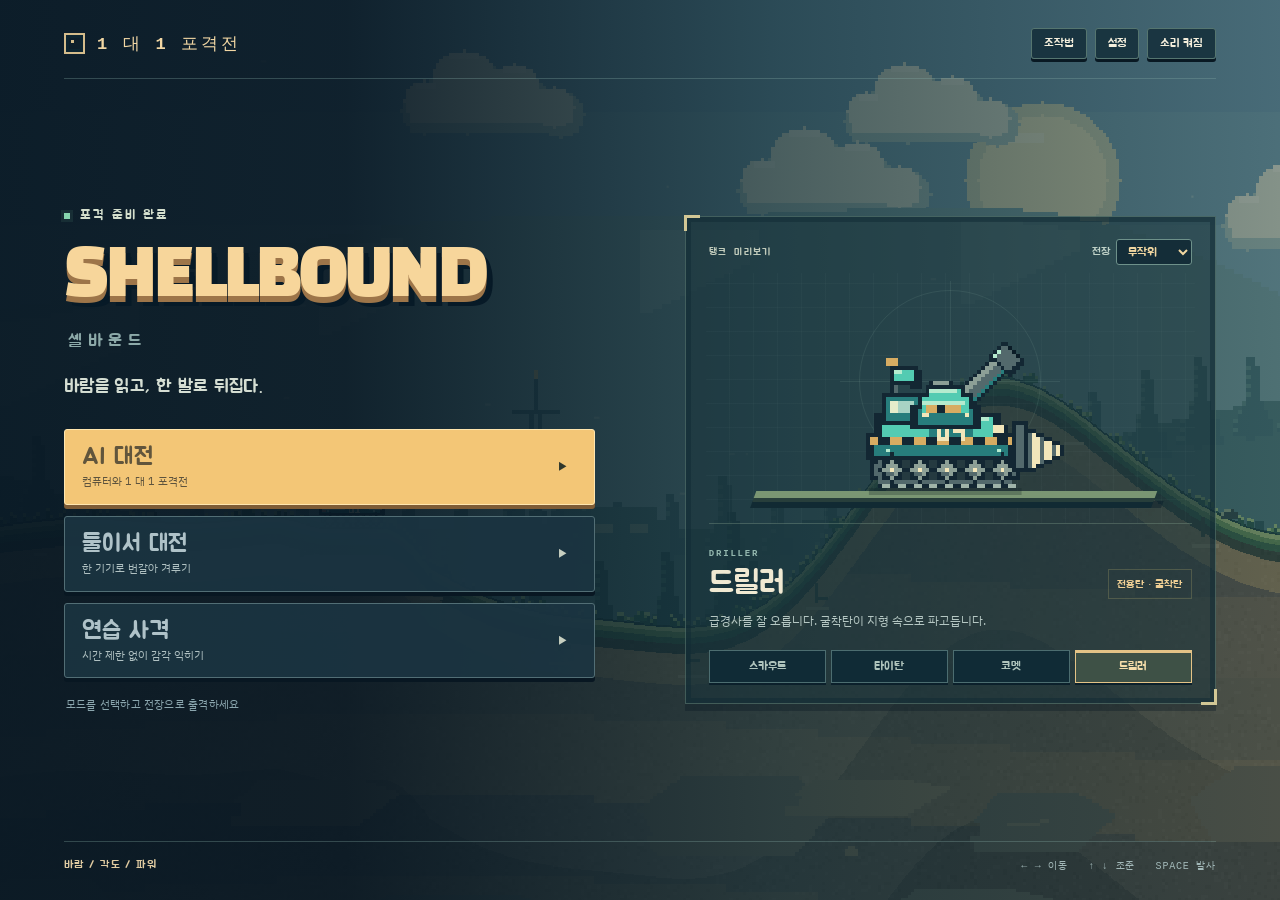
==== commit 754d29a4: "Harden SHELLBOUND controls, maps, tactics and mobile HUD" ====
--- a/index.html
+++ b/index.html
@@ -416,6 +416,53 @@
 .help-rules{margin:0;padding-left:18px;font:12px/1.65 var(--text);color:#b7cbcd;display:grid;gap:6px}
 .mob .role-short{display:none}
 @media(max-height:460px){#shot-info{font-size:10px}.c-main{gap:5px}.lobby-copy .mode{grid-template-columns:minmax(0,1fr) 12px}.mob .role{display:none}.mob .role-short{display:block;font:10px/1.4 var(--text);color:#c2cdca;min-height:1.4em}.mob-code{display:none}.mob dl{gap:3px 6px}.help-rules{font-size:11px}}
+
+
+/* The arena selector lives in the existing hangar header; it adds no screen height. */
+.map-choice{display:flex;align-items:center;gap:6px;color:#bfd1c7;font:11px var(--ui);white-space:nowrap}
+.map-choice select{background:#142d38;border:1px solid #6e918a;color:#f1d6a0;border-radius:3px;padding:5px 18px 5px 7px;font:12px var(--ui);cursor:pointer;max-width:112px}
+.map-choice select:focus-visible{outline:2px solid #e5bf7f;outline-offset:2px}
+@media (max-height:460px){.map-choice{font-size:9px;gap:3px}.map-choice select{font-size:10px;padding:2px 12px 2px 4px;max-width:90px}}
+/* Use full finger-size controls on standard landscape phones as well. */
+@media (max-height:460px){
+  body.touch .tbtn{width:44px;height:44px}
+  body.touch .angpad .tbtn{width:44px;height:44px}
+}
+/* Compact landscape phone layout: protect the playable field and 44px touch targets. */
+#ang-compact{display:none}
+@media (max-height:380px) and (max-width:820px){
+  body.touch #console{gap:6px;padding-top:5px;padding-bottom:max(5px,env(safe-area-inset-bottom,0px));grid-template-columns:auto auto minmax(0,1fr) auto}
+  body.touch .c-angle{min-width:44px}
+  body.touch #dial{display:none}
+  body.touch #ang-compact{display:grid;gap:3px;text-align:center;line-height:1.1;color:#f8dfad}
+  #ang-compact small{font:10px var(--ui);color:#a6c8c7;white-space:nowrap}
+  #ang-compact b{font:17px var(--ui);font-variant-numeric:tabular-nums;white-space:nowrap}
+  body.touch .tbtn{min-width:42px;min-height:44px;width:42px;height:44px;border-radius:7px}
+  body.touch .angpad{flex-direction:row;gap:4px}
+  body.touch .angpad .tbtn{width:42px;height:44px}
+  body.touch .c-main{gap:3px}
+  body.touch .card{height:43px;padding:2px 1px}
+  body.touch .card .nm{font-size:11px}
+  body.touch .card .well{width:22px;height:22px}
+  body.touch #btn-fire{width:58px;height:54px;font-size:18px;border-radius:10px}
+  body.touch #gauge{height:16px}
+  body.touch #shot-info{font-size:10px;min-height:12px}
+  #hud-top{gap:3px 5px;padding-top:3px}
+  #minimap{height:24px}
+  #pow-lcd{padding:1px 4px;min-height:0}
+  #pow-lcd b{font-size:13px}
+  #banner{top:85px;font-size:18px;padding:4px 12px;border-radius:4px;border-width:1px;outline:0;animation-duration:.85s}
+  #banner.show{animation:banner .9s ease-out forwards}
+}
+@media (max-height:380px) and (max-width:680px){
+  body.touch #console{padding-left:max(18px,env(safe-area-inset-left,0px));padding-right:max(18px,env(safe-area-inset-right,0px));gap:5px}
+  body.touch .c-move{gap:3px}
+  body.touch .tbtn{width:40px;min-width:40px}
+  body.touch .angpad .tbtn{width:40px}
+  body.touch #btn-fire{width:54px}
+  body.touch #cards{gap:3px}
+  body.touch #pow-lcd{min-width:33px}
+}
 </style>
 </head>
 <body class="in-lobby">
@@ -466,9 +513,10 @@
   </div>
   <div class="c-angle">
     <canvas id="dial" aria-label="각도계"></canvas>
+    <div id="ang-compact" aria-live="off"><small>조준각</small><b id="ang-mini">45°</b></div>
     <div class="angle-read">
-      <div class="lcd"><small>포각</small><b id="ang">45°</b></div>
-      <div class="lcd sub"><small>발사각</small><b id="ang-real">45°</b></div>
+      <div class="lcd"><small>조준각</small><b id="ang">45°</b></div>
+      <div class="lcd sub"><small>실제각</small><b id="ang-real">45°</b></div>
       <div class="fuel"><span class="cap">이동</span><div class="fuelbar"><i></i></div></div>
     </div>
   </div>
@@ -482,7 +530,7 @@
     <div id="shot-info" aria-label="선택한 포탄과 다음 턴"></div>
   </div>
   <div class="c-fire">
-    <div class="keyhint desk"><button class="key" id="keycap" type="button" aria-label="누르고 있다가 떼면 발사">발사 <small>SPACE</small></button><span>길게 누르고, 놓으면 발사</span><small>←→ 이동 / ↑↓ 각도 / 1~4 포탄<br>C 아이템 / P 턴 넘기기 / T 설정</small></div>
+    <div class="keyhint desk"><button class="key" id="keycap" type="button" aria-label="누르고 있다가 떼면 발사">발사 <small>SPACE</small></button><span>길게 누르고 떼면 발사</span><small>←→ 이동 / ↑↓ 각도 / 1~4 포탄<br>C 아이템 / P 턴 넘기기 / T 설정</small></div>
     <div class="tpad angpad">
       <button class="tbtn" type="button" data-hold="up" aria-label="각도 올리기">▲</button>
       <button class="tbtn" type="button" data-hold="down" aria-label="각도 내리기">▼</button>
@@ -514,7 +562,7 @@
         <p class="lobby-prompt">모드를 선택하고 전장으로 출격하세요</p>
       </div>
       <section class="hangar" aria-label="탱크 미리보기">
-        <div class="hangar-head"><span class="eyebrow">탱크 미리보기</span></div>
+        <div class="hangar-head"><span class="eyebrow">탱크 미리보기</span><label class="map-choice">전장 <select id="map-choice" aria-label="전장 고르기"><option value="random">무작위</option><option value="frontier">전선</option><option value="canyon">협곡</option><option value="highland">고원</option></select></label></div>
         <div class="tank-stage"><div class="stage-reticle" aria-hidden="true"></div><canvas id="hero-tank" aria-label="선택한 탱크 미리보기"></canvas><div class="stage-floor" aria-hidden="true"></div></div>
         <div class="hangar-caption"><div><span class="eyebrow" id="hero-role">DRILLER</span><h2 id="hero-name">드릴러</h2></div><span class="hero-shell" id="hero-shell">전용탄 · 굴착탄</span></div>
         <p class="hero-desc" id="hero-desc">급경사를 잘 오릅니다. 굴착탄이 지형 속으로 파고듭니다.</p>
@@ -528,8 +576,8 @@
 <section id="help" class="overlay" hidden role="dialog" aria-modal="true" aria-labelledby="help-title">
   <div class="sheet help-sheet">
     <div class="pick-head"><div><h2 id="help-title">조작법</h2></div><button class="chip" type="button" id="help-close">닫기</button></div>
-    <ol class="help-steps"><li><b>위치와 각도</b><span>← →로 이동, ↑ ↓로 각도를 조절합니다. 휴대폰에서는 화면 아래 화살표를 누르세요.</span></li><li><b>탄종과 아이템</b><span>포탄 4종 중 하나를 선택합니다. 아이템은 한 턴에 하나, 선택한 포탄에 효과를 더합니다.</span></li><li><b>길게 누르고 발사</b><span>SPACE 또는 발사 버튼을 누르고 있다가 원하는 파워에서 놓으세요. 바람이 탄도를 바꿉니다.</span></li></ol>
-    <ul class="help-rules"><li>상대의 체력을 모두 깎거나 맵 아래로 떨어뜨리면 승리합니다.</li><li>기본 제한 시간은 20초입니다. 충전 중 시간이 끝나면 그 파워로 발사하고, 조준 중이면 턴을 넘깁니다.</li><li>딜레이가 낮은 탱크가 다음 턴을 갖습니다. 포탄·아이템의 딜레이에 조준 시간이 더해지므로, 같은 탱크가 연속으로 쏠 수도 있습니다. 포탄 아래에서 다음 턴을 확인하세요.</li><li>포각은 차체를 기준으로 합니다. 비탈에 서면 수평선 기준 발사각이 달라집니다.</li></ul>
+    <ol class="help-steps"><li><b>위치와 각도</b><span>← →로 이동, ↑ ↓로 각도를 조절합니다. 휴대폰에서는 화면 아래 화살표를 누르세요.</span></li><li><b>탄종과 아이템</b><span>포탄 4종 중 하나를 선택합니다. 아이템은 한 턴에 하나, 선택한 포탄에 효과를 더합니다.</span></li><li><b>길게 누르고 발사</b><span>SPACE 또는 발사 버튼을 누르고 원하는 파워가 되었을 때 떼세요. 짧게 누르면 취소됩니다. 바람이 탄도를 바꿉니다.</span></li></ol>
+    <ul class="help-rules"><li>상대의 체력을 모두 깎거나 맵 아래로 떨어뜨리면 승리합니다.</li><li>기본 제한 시간은 20초입니다. 충전 중 시간이 끝나면 그 파워로 발사하고, 조준 중이면 턴을 넘깁니다.</li><li>남은 딜레이가 낮은 탱크가 다음 턴을 갖습니다. 포탄·아이템의 딜레이에 조준 시간이 더해지므로, 같은 탱크가 연속으로 쏠 수도 있습니다. 포탄 아래에서 다음 턴을 확인하세요.</li><li>조준각은 탱크 차체를 기준으로 표시됩니다. 비탈에 서면 실제 발사각이 달라집니다.</li></ul>
     <p class="help-note">전장을 끌거나 미니맵을 눌러 둘러보세요. 전장을 한 번 누르거나 발사하면 카메라가 돌아옵니다. 포탄을 선택하면 특징이 표시됩니다.</p>
   </div>
 </section>
@@ -588,6 +636,15 @@
 const W = 3200, H = 900;
 const FEATURE = 1600;               // terrain and scenery wavelengths are set per this many px, so a wider map gets more hills, not stretched ones
 const VIEW_W = 1100, VIEW_H = 520;  // at zoom 1 the screen shows about this much of the world (the tighter of the two wins)
+const MAPS = [
+  { id: 'frontier', name: '전선', desc: '완만한 능선과 중간 언덕', sky: ['#769caa','#7ea4ad','#88adb1','#94b6b5','#a3c0b8','#b3c9bb','#c4d1bc','#d4d8bf'], scene: ['#82a6a2','#577f7a','#3d6359'] },
+  { id: 'canyon', name: '협곡', desc: '낮은 계곡을 사이에 둔 원거리 포격', sky: ['#9c928c','#ac9c91','#bda99a','#cab5a0','#d4bfa4','#dfc9ae','#e6d3ba','#edddc4'], scene: ['#b7a39a','#957b72','#6e5d58'] },
+  { id: 'highland', name: '고원', desc: '높은 중앙 지형과 급경사 측면', sky: ['#687b99','#748ba7','#8196ac','#91a5b5','#a6b7bd','#bac6c2','#cbd0be','#ded5bb'], scene: ['#8c9fab','#637f91','#476777'] }
+];
+const MAP_BY_ID = Object.fromEntries(MAPS.map(m => [m.id, m]));
+const MAP_KEY = 'shellbound-map-v1';
+let mapChoice = 'random', currentMap = MAPS[0];
+try { const savedMap = localStorage.getItem(MAP_KEY); if (savedMap === 'random' || MAP_BY_ID[savedMap]) mapChoice = savedMap; } catch(e) {}
 const SPAWN_GAP = [850, 1300];      // distance between the two batteries; full power on flat ground carries about 2000
 const KEY = 'tanchak-tuning-v1';
 const reduceMotion = matchMedia('(prefers-reduced-motion: reduce)').matches;
@@ -646,7 +703,7 @@
 // ang is the barrel range measured from the hull; climb is the highest step (px) it can drive up.
 const MOBILES = [
   { id: 'light', name: '스카우트', desc: '빠르고 멀리 움직이지만 체력이 낮습니다.', hp: 90, fuel: 180, speed: 1.25, climb: 14, delayMul: 0.95, ang: [0, 80], shells: ['basic', 'heavy', 'calm', 'bounce'] },
-  { id: 'armored', name: '타이탄', desc: '튼튼하고 철갑탄이 강력합니다. 이동이 느리고 턴 간격이 깁니다.', hp: 110, fuel: 80, speed: 0.8, climb: 9, delayMul: 1.12, ang: [0, 55], shells: ['basic', 'heavy', 'calm', 'pierce'] },
+  { id: 'armored', name: '타이탄', desc: '튼튼하고 철갑탄이 강력합니다. 기동성은 낮고 발사 후 다음 턴이 늦습니다.', hp: 110, fuel: 80, speed: 0.8, climb: 9, delayMul: 1.12, ang: [0, 55], shells: ['basic', 'heavy', 'calm', 'pierce'] },
   { id: 'howitzer', name: '코멧', desc: '높은 각도로 언덕 너머를 노립니다. 분열탄은 넓게 퍼집니다.', hp: 105, fuel: 110, speed: 1, climb: 11, delayMul: 0.95, ang: [40, 90], shells: ['basic', 'heavy', 'calm', 'split'] },
   { id: 'digger', name: '드릴러', desc: '급경사를 잘 오릅니다. 굴착탄이 지형 속으로 파고듭니다.', hp: 105, fuel: 130, speed: 1, climb: 18, ang: [15, 75], shells: ['basic', 'heavy', 'calm', 'drill'] }
 ];
@@ -664,6 +721,7 @@
 // Turn order follows GunBound's delay rule: each action adds delay, every second of thinking adds 10,
 // and whoever has the lower total moves next. Skipping costs less than shooting.
 const PASS_DELAY = 500;
+const MIN_FIRE_POWER = 12;  // a quick tap cancels; it must not launch a zero-speed shell into the shooter
 const TURN_PHASES = ['aim', 'charging', 'aiThink', 'aiMove', 'aiAim', 'aiCharge'];
 const SHELL = Object.fromEntries(SHELLS.map(s => [s.id, s]));
 const SPLIT_SPREAD = [-115, 0, 115];   // sideways speed added to each piece of a split shell
@@ -726,10 +784,14 @@
 const C = [0, 0, 0];
 // A restrained, stepped palette: grass, dry topsoil, then broad rock strata. Texture is
 // clustered on a 3 px grid; individual collision pixels are still kept at full resolution.
-const SOIL_PALETTE = [[34,65,58], [172,194,119], [111,149,84], [65,105,68], [66,72,53], [167,137,91], [126,106,79], [143,117,83], [113,96,77], [133,110,82]];
+const SOIL_PALETTES = {
+  frontier: [[34,65,58], [172,194,119], [111,149,84], [65,105,68], [66,72,53], [167,137,91], [126,106,79], [143,117,83], [113,96,77], [133,110,82]],
+  canyon: [[83,86,61], [207,177,112], [174,138,84], [153,119,76], [114,88,65], [179,130,96], [151,111,86], [162,117,86], [123,91,75], [145,103,80]],
+  highland: [[36,59,68], [164,188,144], [106,149,130], [73,110,106], [69,77,89], [133,139,140], [98,105,116], [119,121,126], [84,91,108], [101,111,129]]
+};
 function soil(y, depth, wob){
   const band = depth < 2 ? 0 : depth < 6 ? 1 : depth < 11 ? 2 : depth < 17 ? 3 : depth < 26 ? 4 : depth < 54 ? 5 : 6 + Math.floor((y + wob * 7) / 74) % 4;
-  const c = SOIL_PALETTE[band];
+  const c = SOIL_PALETTES[currentMap.id][band];
   const shade = depth > 400 ? 0.68 : depth > 230 ? 0.83 : 1;
   C[0] = c[0] * shade; C[1] = c[1] * shade; C[2] = c[2] * shade;
 }
@@ -740,14 +802,25 @@
 function genTerrain(spawns){
   const top = new Float32Array(W);
   const a1 = rand(0, 6.28), a2 = rand(0, 6.28), a3 = rand(0, 6.28);
-  // a ridge between the two batteries, plus a few hills and dips scattered over the rest of the map
-  const bumps = [{ x: spawns[0] + (spawns[1] - spawns[0]) * rand(0.4, 0.6), w: rand(128, 224), h: rand(70, 170) }];
+  // Terrain features define different lines of fire, not just different background colors.
+  const center = (spawns[0] + spawns[1]) / 2;
+  const bumps = [];
+  if (currentMap.id === 'canyon'){
+    bumps.push({ x: center, w: rand(165, 235), h: -rand(110, 165) }); // open low valley
+    bumps.push({ x: center - 340, w: 125, h: rand(45, 90) });
+    bumps.push({ x: center + 340, w: 125, h: rand(45, 90) });
+  } else if (currentMap.id === 'highland'){
+    bumps.push({ x: center, w: rand(210, 290), h: rand(135, 180) }); // central plateau
+    bumps.push({ x: center - 410, w: 125, h: rand(-45, 55) });
+    bumps.push({ x: center + 410, w: 125, h: rand(-45, 55) });
+  } else bumps.push({ x: center, w: rand(128, 224), h: rand(70, 170) });
   for (let k = 0, n = Math.round(2 * W / FEATURE); k < n; k++) bumps.push({ x: rand(0, W), w: rand(120, 260), h: rand(-60, 120) });
   for (let x = 0; x < W; x++){
     const t = x / FEATURE;
-    let y = H * 0.55 + Math.sin(t * 6.9 + a1) * 50 + Math.sin(t * 17 + a2) * 24 + Math.sin(t * 40 + a3) * 7;
+    const wave = currentMap.id === 'canyon' ? 0.62 : currentMap.id === 'highland' ? 0.8 : 1;
+    let y = H * 0.55 + Math.sin(t * 6.9 + a1) * 50 * wave + Math.sin(t * 17 + a2) * 24 * wave + Math.sin(t * 40 + a3) * 7 * wave;
     for (const b of bumps) y -= Math.exp(-(((x - b.x) / b.w) ** 2)) * b.h;
-    top[x] = clamp(y, H * 0.3, H * 0.64);
+    top[x] = clamp(y, H * 0.28, H * 0.69);
   }
   for (const sx of spawns){
     let avg = 0, n = 0;
@@ -901,6 +974,7 @@
 }
 function onResume(){
   if (document.hidden) return;
+  lastT = performance.now(); // returning from a background tab does not consume the paused turn clock
   paintTerrain();
   restoreVisualArt(true);
   Snd.resume();
@@ -975,11 +1049,22 @@
       }
     }
   } else {
-    const dark = index === 1 ? '#4f7776' : '#355c59', light = index === 1 ? '#648d84' : '#477467';
+    const tints = currentMap.id === 'canyon' ? ['#896e65','#b09578','#685b57','#917b66']
+                : currentMap.id === 'highland' ? ['#526f80','#6b9197','#385c69','#64858c']
+                : ['#4f7776','#648d84','#355c59','#477467'];
+    const dark = index === 1 ? tints[0] : tints[2], light = index === 1 ? tints[1] : tints[3];
     for (let x = 5; x < cv.width - 12; x += 9 + index * 3){
       const n = hash2(x, index * 97), h = Math.round((index === 1 ? 10 : 14) + n * (index === 1 ? 15 : 23));
-      sceneryPine(g, x, ridge[x] + 6, h, dark, light);
-      if (n > 0.67) sceneryPine(g, x + 5, ridge[x + 5] + 7, Math.round(h * 0.7), dark, light);
+      if (currentMap.id === 'canyon'){
+        if (n > 0.57){ // sparse weathered rock spires instead of forest silhouettes
+          const sx = x - 2, sy = ridge[x] + 4, rh = Math.round(h * 0.72);
+          g.fillStyle = dark; g.fillRect(sx, sy - rh, 5 + Math.round(n * 3), rh + 3);
+          g.fillStyle = light; g.fillRect(sx + 1, sy - rh, 2, rh - 2);
+        }
+      } else {
+        sceneryPine(g, x, ridge[x] + 6, h, dark, light);
+        if (n > 0.67) sceneryPine(g, x + 5, ridge[x + 5] + 7, Math.round(h * 0.7), dark, light);
+      }
     }
   }
   if (index === 1){
@@ -1015,10 +1100,11 @@
   sg.fillStyle = '#f9efc7'; sg.fillRect(13, 10, 12, 3);
 }
 function genScenery(){
+  const sceneColors = currentMap.scene;
   hills = [
-    { col: '#82a6a2', base: 0.42, amp: 145, f: [3.3, 7.7, 13.4], ph: [rand(0, 6), rand(0, 6), rand(0, 6)], p: 0.67 },
-    { col: '#577f7a', base: 0.53, amp: 100, f: [3.2, 7.7, 15], ph: [rand(0, 6), rand(0, 6), rand(0, 6)], p: 0.47 },
-    { col: '#3d6359', base: 0.68, amp: 60, f: [4.4, 9.1, 19], ph: [rand(0, 6), rand(0, 6), rand(0, 6)], p: 0.25 }
+    { col: sceneColors[0], base: 0.42, amp: 145, f: [3.3, 7.7, 13.4], ph: [rand(0, 6), rand(0, 6), rand(0, 6)], p: 0.67 },
+    { col: sceneColors[1], base: 0.53, amp: 100, f: [3.2, 7.7, 15], ph: [rand(0, 6), rand(0, 6), rand(0, 6)], p: 0.47 },
+    { col: sceneColors[2], base: 0.68, amp: 60, f: [4.4, 9.1, 19], ph: [rand(0, 6), rand(0, 6), rand(0, 6)], p: 0.25 }
   ].map(makeSceneryLayer);
   if (!cloudArt) buildSkyArt();
   clouds = Array.from({ length: Math.round(5 * W / FEATURE) }, () => ({ x: rand(-700, W + 700), y: rand(H * 0.05, H * 0.27), s: rand(0.65, 1.25) }));
@@ -1148,7 +1234,7 @@
 const PULL_RANGE = 160, PULL_MIN = 100;
 const FX = [
   { id: 'pull', name: '끌어오기', delay: 150, desc: '포탄이 터진 곳 근처의 상대를 내 탱크 옆으로 끌어옵니다.' },
-  { id: 'warp', name: '따라가기', delay: 120, desc: '포탄이 터진 곳 근처로 내 탱크가 이동합니다.' }
+  { id: 'warp', name: '탄착 이동', delay: 120, desc: '포탄이 폭발한 곳 근처의 안전한 지점으로 이동합니다.' }
 ];
 const FXD = Object.fromEntries(FX.map(f => [f.id, f]));
 const FX_DECK = [['pull', 3], ['warp', 3]];
@@ -1178,7 +1264,7 @@
   const deck = buildDeck(), hand = [];
   for (let k = 0; k < S.handSize; k++) hand.push(deck.length ? deck.pop() : null);
   return { i, x, m, y: 0, vy: 0, hp: m.hp, maxHp: m.hp, shownHp: m.hp, alive: true, gone: false, facing: i === 0 ? 1 : -1, elev: clamp(45, m.ang[0], m.ang[1]),
-    fuel: m.fuel, ammo, hand, deck, arm: null, hop: null, fresh: -1, freshUntil: 0, sel: 'basic', delay: 0, lastPower: null, lastElev: null, lastFacing: null, recoil: 0, hurt: 0, airborne: false, tilt: 0, tread: 0 };
+    fuel: m.fuel, ammo, hand, deck, arm: null, hop: null, fresh: -1, freshUntil: 0, lastHitTurn: -100, sel: 'basic', delay: 0, lastPower: null, lastElev: null, lastFacing: null, recoil: 0, hurt: 0, airborne: false, tilt: 0, tread: 0 };
 }
 function clampElev(t, e){ return clamp(e, t.m.ang[0], t.m.ang[1]); }
 function randomMobile(){ return MOBILES[(Math.random() * MOBILES.length) | 0].id; }
@@ -1187,7 +1273,9 @@
 function shooterCanAct(){ return mode !== 'practice' || cur === 0; }
 
 let gamePicks = DEFAULT_PICKS.slice();
-function startGame(m, picks){
+function startGame(m, picks, mapOverride){
+  currentMap = MAP_BY_ID[mapOverride] || (mapChoice === 'random' ? MAPS[(Math.random() * MAPS.length) | 0] : MAP_BY_ID[mapChoice]);
+  $('#minimap').title = '전장: ' + currentMap.name + ' — 누르거나 끌어 다른 곳을 볼 수 있습니다.';
   resetInputs(); clearTimeout(overTimer);
   Snd.chargeStop(); Snd.whistleStop();
   panelEl.hidden = true; $('#panel-shade').hidden = true; $('#help').hidden = true;
@@ -1349,8 +1437,14 @@
       shot.pieceHits.set(t, n + 1);
     }
     anyHit = true;
-    if (t !== owner){ hitEnemy = true; bestEnemy = Math.max(bestEnemy, dmg); }
+    const actualDamage = Math.min(t.hp, dmg);
+    if (t !== owner){
+      hitEnemy = true;
+      bestEnemy = Math.max(bestEnemy, actualDamage);
+      if (shot) shot.enemyDamage = (shot.enemyDamage || 0) + actualDamage;
+    }
     t.hp = Math.max(0, t.hp - dmg); t.hurt = 1;
+    if (t !== owner) t.lastHitTurn = turnCount;
     if (J('numbers')) texts.push({ x: cx, y: cy - 42, val: dmg, direct: t === direct, t: 0 });
     if (t.hp <= 0 && t.alive){ t.alive = false; timers.push({ at: 0.35, fn: () => deathBoom(t) }); }
   }
@@ -1359,7 +1453,7 @@
     // count each shot once, however many pieces it splits into
     if (shot && hitEnemy && !shot.hit){ shot.hit = true; s.hits++; }
     if (shot && direct && direct !== owner && !shot.direct){ shot.direct = true; s.direct++; }
-    if (hitEnemy) s.best = Math.max(s.best, bestEnemy);
+    if (hitEnemy) s.best = Math.max(s.best, shot ? shot.enemyDamage : bestEnemy);
   }
   const big = def.r / 38;
   if (J('particles')) spawnBlast(x, y, big, !!direct);
@@ -1593,20 +1687,37 @@
   const target = tanks[1 - t.i], smart = S.aiSkill >= AI_SMART;
   const hand = Object.keys(t.ammo).filter(id => t.ammo[id] > 0).sort((a, b) => (a === 'basic' ? -1 : b === 'basic' ? 1 : 0));
   let stuck = false;
-  // 1. with no clean shot from here, look for a spot within reach that has one
-  if (smart && mayMove && t.fuel > 10){
+  // 1. Reposition to open a firing line, or to get out of the enemy's last impact zone.
+  //    Scout and Driller use their mobility more often; Titan usually holds its firing position.
+  //    A retreat is accepted only if an accurate shot remains possible after moving.
+  if (smart && mayMove && t.fuel > 35 && !t.airborne){
     const here = yield* searchShot(t, SHELL.basic, target, true);
-    if (here.d > 12){
-      let best = { d: here.d, x: t.x };
-      for (const dx of [-30, 30, -60, 60, -100, 100, -150, 150]){
+    const underFire = t.lastHitTurn >= turnCount - 2 && t.hp < t.maxHp;
+    const roamChance = { light: 0.38, digger: 0.22, howitzer: 0.12, armored: 0.035 }[t.m.id] || 0;
+    const tactical = S.aiSkill >= 0.55 && (underFire || Math.random() < roamChance * S.aiSkill);
+    if (here.d > 12 || tactical){
+      let best = { d: here.d, x: t.x, score: here.d > 12 ? here.d : 0 };
+      const beforeRange = Math.abs(t.x - target.x);
+      const shifts = [-40, 40, -75, 75, -115, 115, -150, 150];
+      for (const dx of shifts){
         if (Math.abs(dx) > t.fuel) continue;
         const p = driveTo(t, t.x + dx);
-        if (Math.abs(p.x - t.x) < 15) continue;
+        const moved = Math.abs(p.x - t.x);
+        if (moved < 26 || p.y >= H - 35) continue;
         const r = yield* searchShot(Object.assign({}, t, { x: p.x, y: p.y, tilt: tiltAt(p.x, p.y) }), SHELL.basic, target, true);
-        if (r.d < best.d - 10) best = { d: r.d, x: p.x };
+        if (!Number.isFinite(r.d) || r.d > 1e7) continue;
+        if (here.d <= 12 && r.d > 18) continue; // do not escape into a position unable to hit
+        const altitudeGain = clamp(t.y - p.y, -70, 70);
+        const rangeGain = clamp(Math.abs(p.x - target.x) - beforeRange, -150, 150);
+        const tacticalGain = altitudeGain * 0.16 + rangeGain * 0.085;
+        // Accuracy dominates when blocked. Otherwise moving away from the last hit,
+        // while maintaining the shot, can beat remaining stationary.
+        const score = here.d > 12 ? r.d - tacticalGain * 0.1 : r.d * 0.45 - tacticalGain;
+        if (score < best.score - (here.d > 12 ? 6 : 2) && (here.d > 12 || tacticalGain > 5))
+          best = { d: r.d, x: p.x, score };
       }
-      if (best.x !== t.x) return { move: best.x, missHere: here.d, missThere: best.d };
-      stuck = true;   // no clean shot here and none within driving reach
+      if (best.x !== t.x) return { move: best.x, reason: underFire ? '회피 이동' : here.d > 12 ? '사격 위치 변경' : '유리한 지형 확보', missHere: here.d, missThere: best.d };
+      stuck = here.d > 12;
     }
   }
   // 2. the shell: easy picks like a beginner, otherwise the best value
@@ -1646,7 +1757,7 @@
 /* ---------- input ---------- */
 const panelEl = $('#panel');
 function gamePaused(){ return (!manualTestMode && document.hidden) || !panelEl.hidden || !$('#help').hidden || !$('#rotate').hidden; }
-function canControl(){ return !gamePaused() && tanks[cur]?.alive && !tanks[cur].gone && (phase === 'aim' || phase === 'charging') && isHuman(cur) && shooterCanAct(); }
+function canControl(){ return !gamePaused() && tanks[cur]?.alive && !tanks[cur].gone && !tanks[cur].airborne && (phase === 'aim' || phase === 'charging') && isHuman(cur) && shooterCanAct(); }
 function pressFire(source){
   if (!canControl() || phase !== 'aim') return false;
   fireSource = source;
@@ -1657,7 +1768,13 @@
 function releaseFire(source){
   if (fireSource !== source) return;
   fireHeld = false; fireSource = null;
-  if (phase === 'charging' && canControl()) fire(tanks[cur], power);
+  if (phase !== 'charging' || !canControl()) return;
+  if (power < MIN_FIRE_POWER){
+    cancelFire();
+    toast('발사 버튼을 조금 더 길게 눌러 주세요', 1700);
+    return;
+  }
+  fire(tanks[cur], power);
 }
 function cancelFire(source){
   if (source !== undefined && fireSource !== source) return;
@@ -1693,6 +1810,7 @@
 const GAME_KEYS = ['ArrowLeft', 'ArrowRight', 'ArrowUp', 'ArrowDown', 'Space'];
 const keycap = $('#keycap');
 window.addEventListener('keydown', e => {
+  if (e.ctrlKey || e.altKey || e.metaKey) return;
   if (e.code === 'KeyT' && !e.repeat && $('#help').hidden && $('#rotate').hidden && !e.target?.closest?.('input,textarea,select')){
     e.preventDefault(); togglePanel(); return;
   }
@@ -1826,7 +1944,7 @@
 }
 
 /* ---------- update ---------- */
-function update(rdt){
+function update(rdt, clockDelta = rdt){
   if (gamePaused()){ Snd.chargeStop(); Snd.whistleStop(); Snd.rumble(false); return; }
   if (phase === 'charging' || phase === 'aiCharge') Snd.chargeStart();
   if (phase === 'flying' && shells.length) Snd.whistleStart();
@@ -1851,10 +1969,11 @@
   const dt = rdt * timeScale;
 
   updateScenery(rdt);
-  updateControl(dt, rdt);
+  updateControl(dt, rdt, clockDelta);
   updateShells(dt);
   for (const t of tanks) updateTank(t, dt);
   // A tank can fall out while aiming or driving, without a shell to start settling.
+  if (phase === 'charging' && tanks[cur]?.airborne) cancelFire();
   if (TURN_PHASES.includes(phase) && tanks.some(t => !t.alive)){
     resetInputs(); aiJob = null; phase = 'settle'; settleT = 0;
   }
@@ -1875,10 +1994,10 @@
   }
   updateCamera(rdt);
 }
-function updateControl(dt, rdt){
+function updateControl(dt, rdt, clockDelta = rdt){
   const t = tanks[cur];
   if (!t) return;
-  if (TURN_PHASES.includes(phase) && panelEl.hidden) turnT += rdt;
+  if (TURN_PHASES.includes(phase) && panelEl.hidden) turnT += Math.max(0, clockDelta);
   if (timed() && isHuman(cur) && (phase === 'aim' || phase === 'charging')){
     const left = S.turnTime - turnT, sec = Math.ceil(left);
     if (sec <= 5 && sec >= 1 && sec !== tickSec){ tickSec = sec; Snd.tick(1.4); if (sec <= 3) buzz(15); }
@@ -2192,7 +2311,7 @@
   ctx.setTransform(dpr, 0, 0, dpr, 0, 0);
   ctx.imageSmoothingEnabled = false;
   // A small set of sky bands replaces the glossy vector gradient.
-  const sky = ['#769caa', '#7ea4ad', '#88adb1', '#94b6b5', '#a3c0b8', '#b3c9bb', '#c4d1bc', '#d4d8bf'];
+  const sky = currentMap.sky;
   for (let i = 0; i < sky.length; i++){ ctx.fillStyle = sky[i]; ctx.fillRect(0, Math.floor(ch * i / sky.length), cw, Math.ceil(ch / sky.length) + 1); }
 
   const { s, sx, sy, rot } = worldTransform();
@@ -2700,7 +2819,7 @@
   if (real !== Math.round(t.elev)){
     dctx.font = `700 ${Math.max(9 * k, Math.round(R * 0.19))}px 'IBM Plex Sans KR', sans-serif`;
     dctx.fillStyle = 'rgba(246,239,220,.85)';
-    dctx.fillText('실제 ' + real + '°', nx0, cy - R * 0.58);
+    dctx.fillText('수평 ' + real + '°', nx0, cy - R * 0.58);
   }
 }
 
@@ -2711,7 +2830,7 @@
   hp: [0, 1].map(i => ({ box: $('#hp' + i), bar: $(`#hp${i} .hpbar i`), ghost: $(`#hp${i} .hpbar b`), num: $(`#hp${i} .hpnum`), dly: $(`#hp${i} .dly`) })),
   timer: $('#timer'), timerNum: $('#timer b'), pass: $('#btn-pass'),
   windSvg: $('#wind svg'), windNum: $('#wind .lcd b'),
-  fill: $('#gauge .fill'), prev: $('#gauge .prev'), ang: $('#ang'), angReal: $('#ang-real'), pow: $('#pow'), fuel: $('.fuelbar i'),
+  fill: $('#gauge .fill'), prev: $('#gauge .prev'), ang: $('#ang'), angMini: $('#ang-mini'), angReal: $('#ang-real'), pow: $('#pow'), fuel: $('.fuelbar i'),
   touchBtns: [...document.querySelectorAll('.tpad button, #btn-fire')]
 };
 const last = {};
@@ -2785,7 +2904,7 @@
     if (t.lastPower !== null) hud.prev.style.left = t.lastPower + '%';
   });
   const real = Math.round(worldElev(t, t.facing, t.elev));
-  setIf('ang', Math.round(t.elev) + (t.facing > 0 ? '→' : '←'), v => { hud.ang.textContent = v.replace(/(\d+)/, '$1°'); });
+  setIf('ang', Math.round(t.elev) + (t.facing > 0 ? '→' : '←'), v => { hud.ang.textContent = v.replace(/(\d+)/, '$1°'); hud.angMini.textContent = v.replace(/(\d+)/, '$1°'); });
   setIf('real', real, v => { hud.angReal.textContent = v + '°'; });
   setIf('fuel', Math.round(t.fuel) + '/' + t.m.fuel, () => { hud.fuel.style.width = (t.fuel / t.m.fuel * 100) + '%'; });
   const key = [cur, t.m.id, Math.round(t.elev * 2), Math.round((t.tilt || 0) * 200), t.facing, t.lastElev, t.lastFacing, dialC.width].join('|');
@@ -3219,6 +3338,13 @@
   Snd.init(); Snd.tick(0.4); renderLobby();
 });
 $('#lobby-settings').addEventListener('click', () => togglePanel(true));
+$('#map-choice').addEventListener('change', e => {
+  const value = e.target.value;
+  if (value !== 'random' && !MAP_BY_ID[value]) return;
+  mapChoice = value;
+  try { localStorage.setItem(MAP_KEY, value); } catch(err) {}
+  Snd.tick(0.3);
+});
 let helpFocus = null;
 function openHelp(){ helpFocus = document.activeElement; resetInputs(); $('#help').hidden = false; $('#help-close').focus(); }
 $('#lobby-help').addEventListener('click', openHelp);
@@ -3266,12 +3392,12 @@
   box.innerHTML = MOBILES.map(m => {
     const own = SHELL[m.shells[m.shells.length - 1]];
     const shortRole = { light: '빠른 이동 · 낮은 체력', armored: '튼튼한 장갑 · 강한 직격', howitzer: '고각 사격 · 분열탄', digger: '급경사 이동 · 굴착탄' }[m.id];
-    return `<button class="mob${lastPicks[pickStep] === m.id ? ' last' : ''}" type="button" data-mob="${m.id}" aria-label="${m.name}. ${m.desc} 체력 ${m.hp}, 이동력 ${m.fuel}, 포각 ${m.ang[0]}~${m.ang[1]}도, 딜레이 배율 ${m.delayMul || 1}, 전용탄 ${own.name}">
+    return `<button class="mob${lastPicks[pickStep] === m.id ? ' last' : ''}" type="button" data-mob="${m.id}" aria-label="${m.name}. ${m.desc} 체력 ${m.hp}, 이동력 ${m.fuel}, 조준각 ${m.ang[0]}~${m.ang[1]}도, 딜레이 배율 ${m.delayMul || 1}, 전용탄 ${own.name}">
       <span class="mob-code">${LOBBY_META[m.id][1]}</span><canvas aria-hidden="true"></canvas><b>${m.name}</b><span class="role">${m.desc}</span><span class="role-short" aria-hidden="true">${shortRole}</span>
       <dl><dt>체력</dt><dd><span class="bar"><i style="width:${Math.round(m.hp / topHp * 100)}%"></i></span>${m.hp}</dd>
       <dt>이동력</dt><dd><span class="bar"><i style="width:${Math.round(m.fuel / topFuel * 100)}%"></i></span>${m.fuel}</dd>
-      <dt>포각</dt><dd>${m.ang[0]}~${m.ang[1]}°</dd>
-      <dt>턴 간격</dt><dd>${(m.delayMul || 1) === 1 ? '보통' : (m.delayMul < 1 ? '짧은 편' : '긴 편')}</dd>
+      <dt>조준각</dt><dd>${m.ang[0]}~${m.ang[1]}°</dd>
+      <dt>딜레이</dt><dd>${(m.delayMul || 1) === 1 ? '보통' : (m.delayMul < 1 ? '짧은 편' : '긴 편')}</dd>
       <dt>전용</dt><dd>${own.name}</dd></dl><span class="deploy-line">선택하여 출격 <span aria-hidden="true">▶</span></span></button>`;
   }).join('');
   requestAnimationFrame(() => box.querySelectorAll('.mob').forEach(b => drawPreview(b.querySelector('canvas'), b.dataset.mob, pickStep)));
@@ -3371,8 +3497,8 @@
 let lastT = performance.now();
 let manualTestMode = false;
 function frame(now){
-  const rdt = Math.min(0.05, (now - lastT) / 1000); lastT = now;
-  if (!manualTestMode){ checkTerrain(); update(rdt); render(); drawMinimap(now); updateHUD(); noteLatency(); }
+  const elapsed = Math.max(0, (now - lastT) / 1000), rdt = Math.min(0.05, elapsed); lastT = now;
+  if (!manualTestMode){ checkTerrain(); update(rdt, elapsed); render(); drawMinimap(now); updateHUD(); noteLatency(); }
   requestAnimationFrame(frame);
 }
 function start(data){
@@ -3386,6 +3512,8 @@
     ro.observe($('#console')); ro.observe($('#hud-top')); ro.observe(mm);
   }
   // idle scene behind the start menu
+  currentMap = MAP_BY_ID[mapChoice] || MAPS[0];
+  $('#map-choice').value = mapChoice;
   const sx = pickSpawns(); genTerrain(sx); genScenery();
   tanks = [makeTank(0, sx[0], randomMobile()), makeTank(1, sx[1], randomMobile())]; tanks.forEach(t => t.y = groundY(t.x, 0));
   setBadges();
@@ -3402,12 +3530,10 @@
   toScreen, paintTerrain, aiLog: () => aiLog, shellValue, searchShot, driveTo, drawMinimap, W, H, layers: { terr, back, minimap: mm }, MOBILES, openPick, renderCards,
   setHand: (t, ids) => { t.hand = ids.slice(); t.deck = []; }, setAutoAll: v => { autoAll = !!v; }, lat,
   setAmmo: (t, ids) => { t.ammo = { basic: Infinity }; for (const id of ids) t.ammo[id] = (t.ammo[id] || 0) + 1; },
-  standAt, applyFx, toggleFxPop, armFx, FXD, Snd,
+  standAt, applyFx, toggleFxPop, armFx, FXD, explode, Snd, MAPS, map: () => currentMap.id, setMapChoice: id => { if (id === 'random' || MAP_BY_ID[id]) mapChoice = id; },
   view: () => ({ x: cam.x, y: cam.y, z: cam.z, s: viewScale(), cw, ch, playTop, playBot, look: look && { ...look }, markers: markers.map(m => ({ x: m.x, y: m.y, i: m.t.i })) }),
   get: () => ({ phase, cur, mode, tanks, shells, parts, ops, stats, timers, wind, hitStop, turnCount, turnT }), S: () => S };
-// The two lines below only matter when the page runs as a claude.ai artifact; elsewhere they do nothing.
-window.claude?.hot?.snapshot?.(() => ({ settings: S }));
-window.claude?.hot?.ready ? window.claude.hot.ready(start) : start(window.claude?.hot?.data ?? {});
+start({});
 })();
 </script>
 </body>
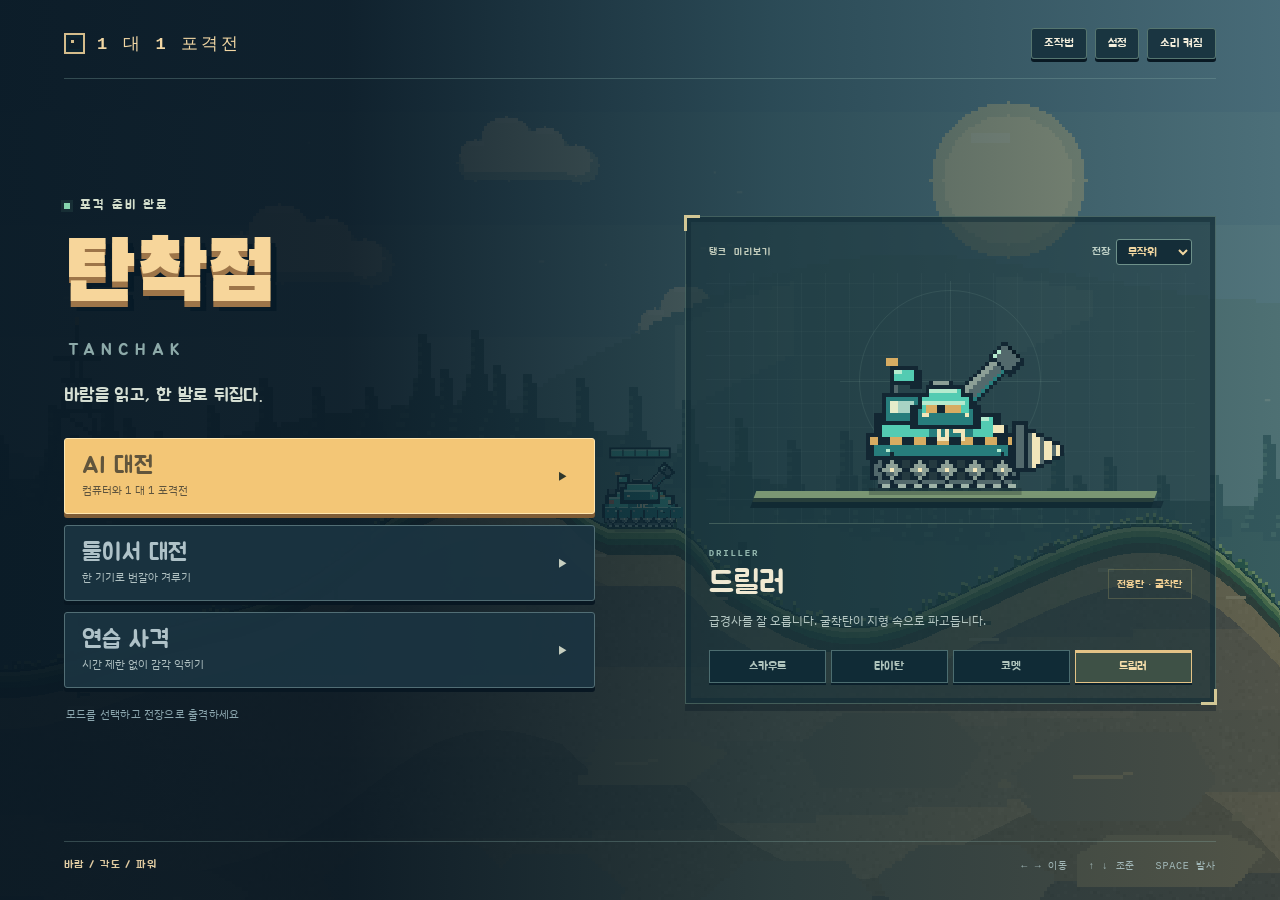
==== commit 1be2b0c4: "이름을 탄착점으로 되돌리고, GPT 개편 위에서 검사·문서·몇 가지를 손봄 - 게임 이름: SHELLBOUND → 탄착점(TANCHAK). Steam에 같은 이름의 상용 게임이 있" ====
--- a/index.html
+++ b/index.html
@@ -3,8 +3,8 @@
 <head>
 <meta charset="utf-8">
 <meta name="viewport" content="width=device-width,initial-scale=1,viewport-fit=cover">
-<title>SHELLBOUND — 셸바운드</title>
-<meta name="description" content="바람을 읽고, 한 발로 뒤집다. PC와 휴대폰으로 즐기는 레트로 턴제 포격 게임 SHELLBOUND(셸바운드).">
+<title>탄착점</title>
+<meta name="description" content="바람을 읽고, 한 발로 뒤집다. PC와 휴대폰으로 즐기는 레트로 턴제 포격 게임 탄착점.">
 <meta name="color-scheme" content="dark">
 <link rel="preconnect" href="https://fonts.googleapis.com">
 <link rel="preconnect" href="https://fonts.gstatic.com" crossorigin>
@@ -364,7 +364,7 @@
 .pixel-cross{display:inline-block;width:17px;height:17px;position:relative;border:2px solid #d4bc8b;box-shadow:inset 0 0 0 3px #0c2430}.pixel-cross::after{content:'';position:absolute;left:5px;top:5px;width:3px;height:3px;background:#d4bc8b}
 .lobby-main{display:grid;grid-template-columns:minmax(0,1fr) minmax(0,1fr);align-items:center;gap:clamp(32px,7vw,110px)}
 .lobby-copy{padding:14px 0}.lobby-copy>.eyebrow{font-family:var(--ui);font-size:13px;letter-spacing:.17em;color:#d4dfcd;display:flex;align-items:center;gap:10px;margin-bottom:21px}
-.title{font-size:clamp(38px,5.1vw,74px);line-height:1;white-space:nowrap;color:#f7d69b;-webkit-text-stroke:0;letter-spacing:-.045em;text-shadow:0 6px 0 #9d7549,5px 6px 0 #071a27,6px 10px 0 #071a27;margin:0}
+.title{font-size:clamp(46px,6.6vw,92px);line-height:1;white-space:nowrap;color:#f7d69b;-webkit-text-stroke:0;letter-spacing:.02em;text-shadow:0 6px 0 #9d7549,5px 6px 0 #071a27,6px 10px 0 #071a27;margin:0}
 .title>span{display:block;font:17px/1 var(--ui);letter-spacing:.36em;color:#8daaa9;text-shadow:none;margin:22px 0 0 4px}.tagline{font:18px/1.5 var(--ui);letter-spacing:.02em;color:#d5ded3;margin:25px 0 28px}
 .lobby-copy .modes{gap:11px}.lobby-copy .mode{display:grid;grid-template-columns:30px minmax(0,1fr) 20px;align-items:center;gap:17px;padding:15px 17px;background:#1b3441e8;border-color:#526e75;min-height:72px}.lobby-copy .mode.primary{background:#f3c676;border-color:#ffe6af}.lobby-copy .mode.primary:hover{background:#ffda94}.lobby-copy .mode:hover{transform:translateX(4px)}
 .mode .mode-index{font:700 14px var(--mono);color:#9bb4b7;align-self:start;padding-top:5px}.mode.primary .mode-index{color:#7a633c}.mode .mode-copy{display:grid;gap:5px}.mode .mode-copy b{font-size:24px;line-height:1}.mode .mode-copy>span{font-size:11px;color:#b0c1c2}.mode.primary .mode-copy>span{color:#5d533d}.mode .mode-arrow{font-size:11px;color:#c7cfc0}.mode.primary .mode-arrow{color:#30382c}
@@ -455,7 +455,8 @@
   #banner.show{animation:banner .9s ease-out forwards}
 }
 @media (max-height:380px) and (max-width:680px){
-  body.touch #console{padding-left:max(18px,env(safe-area-inset-left,0px));padding-right:max(18px,env(safe-area-inset-right,0px));gap:5px}
+  /* keep the 44px side margins even here: buttons at the very edge turn presses into Android's back swipe */
+  body.touch #console{padding-left:max(44px,calc(env(safe-area-inset-left,0px) + 24px));padding-right:max(44px,calc(env(safe-area-inset-right,0px) + 24px));gap:5px}
   body.touch .c-move{gap:3px}
   body.touch .tbtn{width:40px;min-width:40px}
   body.touch .angpad .tbtn{width:40px}
@@ -552,7 +553,7 @@
     <div class="lobby-main">
       <div class="lobby-copy">
         <p class="eyebrow"><span class="status-dot" aria-hidden="true"></span> 포격 준비 완료</p>
-        <h1 class="title">SHELLBOUND<span>셸바운드</span></h1>
+        <h1 class="title">탄착점<span>TANCHAK</span></h1>
         <p class="tagline">바람을 읽고, 한 발로 뒤집다.</p>
         <div class="modes">
           <button class="mode primary" type="button" data-mode="ai"><span class="mode-copy"><b>AI 대전</b><span>컴퓨터와 1 대 1 포격전</span></span><span class="mode-arrow" aria-hidden="true">▶</span></button>
@@ -642,7 +643,7 @@
   { id: 'highland', name: '고원', desc: '높은 중앙 지형과 급경사 측면', sky: ['#687b99','#748ba7','#8196ac','#91a5b5','#a6b7bd','#bac6c2','#cbd0be','#ded5bb'], scene: ['#8c9fab','#637f91','#476777'] }
 ];
 const MAP_BY_ID = Object.fromEntries(MAPS.map(m => [m.id, m]));
-const MAP_KEY = 'shellbound-map-v1';
+const MAP_KEY = 'shellbound-map-v1';   // key from before the name went back to 탄착점; kept so the saved choice survives
 let mapChoice = 'random', currentMap = MAPS[0];
 try { const savedMap = localStorage.getItem(MAP_KEY); if (savedMap === 'random' || MAP_BY_ID[savedMap]) mapChoice = savedMap; } catch(e) {}
 const SPAWN_GAP = [850, 1300];      // distance between the two batteries; full power on flat ground carries about 2000
@@ -1571,8 +1572,9 @@
 // How close a shell from this state lands to the target (0 = direct hit), following updateShells' rules.
 // A split shell follows all three pieces from the top of its arc and scores the closest one.
 function flight(t, x, y, vx, vy, def, target, age){
-  // a bounce depends on exactly where the shell meets the ground, so that shell is stepped like the real one (1/240 s)
-  const h = def.bounce ? 1 / 240 : 1 / 120, tx = target.x, ty = target.y - TANK_CY, g = S.gravity * def.gMul, wa = wind * def.windMul;
+  // A bounce depends on exactly where the shell meets the ground, and split pieces fall a long way from where they part;
+  // both are stepped like the real shells (1/240 s), or the computer's planned hits miss on the steeper maps.
+  const h = (def.bounce || def.split || def.id === 'child') ? 1 / 240 : 1 / 120, tx = target.x, ty = target.y - TANK_CY, g = S.gravity * def.gMul, wa = wind * def.windMul;
   let drilling = false, left = 150, bounced = false, fuse = 0;
   const b = { x: 0, y: 0, vx: 0, vy: 0 };
   const score = (x, y) => { let d = Math.hypot(x - tx, y - ty); if (Math.hypot(x - t.x, y - t.y) < 90) d += 600; return d; };
@@ -1639,8 +1641,12 @@
   for (let e = Math.max(v.m.ang[0], 4); e <= v.m.ang[1]; e += de) es.push(e);
   for (let p = 22; p <= 100; p += dp) ps.push(p);
   const np = ps.length, d = new Float32Array(es.length * np);
+  // Yield every few shots, not once per angle: a row of long split or bounce flights can take tens of ms on a phone.
   for (let i = 0; i < es.length; i++){
-    for (let j = 0; j < np; j++) d[i * np + j] = simulate(v, facing, es[i], ps[j], def, target);
+    for (let j = 0; j < np; j++){
+      d[i * np + j] = simulate(v, facing, es[i], ps[j], def, target);
+      if ((j & 7) === 7) yield;
+    }
     yield;
   }
   let best = { sc: Infinity, d: 1e9, e: clampElev(v, 45), p: 70 };
@@ -3283,7 +3289,7 @@
 $('#juice-master').addEventListener('click', () => { S.juice = !S.juice; syncPanel(); saveSettings(); toast(S.juice ? '전투 연출을 켰습니다' : '전투 연출을 껐습니다'); });
 $('#btn-reset').addEventListener('click', () => { S = { ...DEFAULTS }; wind = clamp(wind, -S.windMax, S.windMax); syncPanel(); Snd.vol(); saveSettings(); toast('설정을 기본값으로 되돌렸습니다'); });
 $('#btn-copy').addEventListener('click', () => {
-  const text = 'SHELLBOUND 설정값 ' + JSON.stringify(S);
+  const text = '탄착점 설정값 ' + JSON.stringify(S);
   const box = $('#copy-box');
   const fallback = () => { box.hidden = false; box.value = text; box.focus(); box.select(); toast('글자를 길게 눌러 복사해 주세요', 2200); };
   try { navigator.clipboard.writeText(text).then(() => { toast('수치를 복사했습니다'); box.hidden = true; }, fallback); }
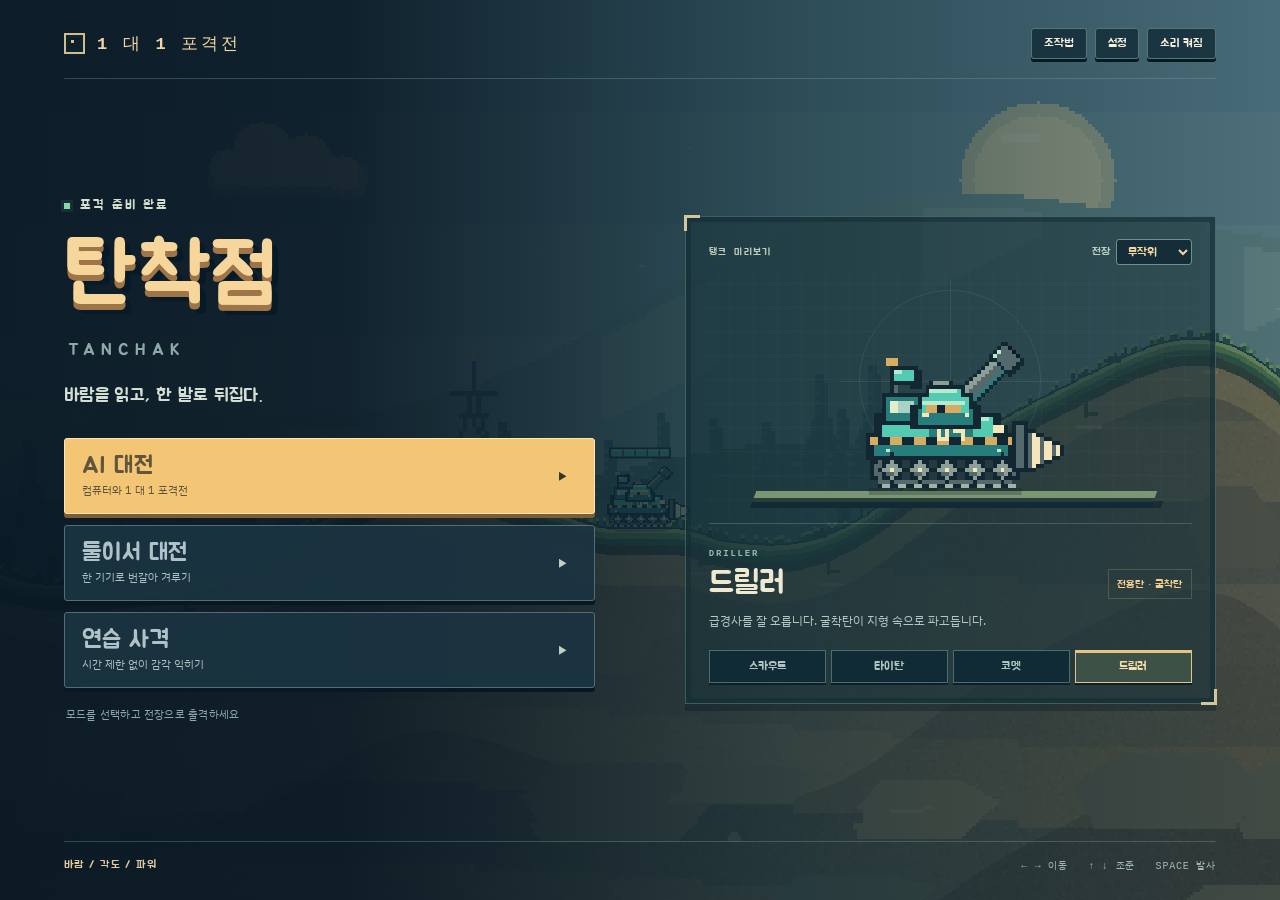
==== commit 51e57762: "점검에서 나온 문제 고침 - 충전 중 시간이 다 됐는데 파워가 12 미만이면 쏘지 않고 턴을 넘긴다(전에는 그대로 쏴서 제 탱크에 떨어졌다). - 컴퓨터가 계획하는 파워의 하한을 " ====
--- a/index.html
+++ b/index.html
@@ -236,7 +236,6 @@
 .brand svg{width:64px;height:64px;flex:none}
 .brand > div{display:grid;gap:8px}
 .eyebrow{margin:0;font-size:12px;font-weight:700;letter-spacing:.26em;color:var(--brass)}
-.title{margin:0;font-family:var(--display);font-weight:400;font-size:clamp(56px,10vw,92px);line-height:1;letter-spacing:.02em;color:#ffd27a;-webkit-text-stroke:3px #1a1208;paint-order:stroke fill;text-shadow:0 5px 0 #1a1208,0 10px 24px rgba(0,0,0,.35)}
 .sheet h2{margin:0;font-family:var(--display);font-weight:400;font-size:clamp(40px,8vw,62px);line-height:1;color:#ffd27a;-webkit-text-stroke:2px #1a1208;paint-order:stroke fill;text-shadow:0 4px 0 #1a1208}
 .lede{margin:0;font-family:var(--text);font-size:15px;line-height:1.6;max-width:46ch}
 .modes{display:grid;gap:9px}
@@ -271,7 +270,7 @@
 .mob .bar i{display:block;height:100%;background:linear-gradient(90deg,#f3c46a,var(--amber))}
 @media (max-width:620px){ .mobiles{grid-template-columns:repeat(2,minmax(0,1fr))} }
 @media (max-height:460px){ .sheet.pick{padding:12px 14px;gap:8px} .pick-head h2{font-size:26px} .mob{padding:7px 8px;gap:4px} .mob canvas{height:42px} .mob b{font-size:16px} .mob .role{display:none} .mob dl{font-size:10.5px;gap:2px 6px} }
-@media (max-height:460px){ .sheet{padding:16px;gap:10px} .brand svg{width:44px;height:44px} .title{font-size:50px} .lede{font-size:13px} .mode{padding:8px 12px} .mode b{font-size:17px} .modes:not(.row){grid-template-columns:repeat(3,1fr)} .howto{display:none} }
+@media (max-height:460px){ .sheet{padding:16px;gap:10px} .brand svg{width:44px;height:44px} .lede{font-size:13px} .mode{padding:8px 12px} .mode b{font-size:17px} .modes:not(.row){grid-template-columns:repeat(3,1fr)} .howto{display:none} }
 
 /* ---------- tuning panel ---------- */
 #panel{font-family:var(--text);position:fixed;top:0;right:0;bottom:0;z-index:30;width:min(380px,94vw);display:grid;align-content:start;gap:12px;overflow:auto;overscroll-behavior:contain;touch-action:pan-y;-webkit-user-select:text;user-select:text;
@@ -973,12 +972,17 @@
   if ((tctx.isContextLost && tctx.isContextLost()) || (bctx.isContextLost && bctx.isContextLost())){ terrLost = true; return; }
   if (terrLost) paintTerrain();
 }
+// pageshow and visibilitychange both fire when a page comes back, so one resume can arrive twice
+let lastResume = -1e9;
 function onResume(){
   if (document.hidden) return;
-  lastT = performance.now(); // returning from a background tab does not consume the paused turn clock
-  paintTerrain();
-  restoreVisualArt(true);
-  Snd.resume();
+  if (performance.now() - lastResume > 500){
+    paintTerrain();
+    restoreVisualArt(true);
+    Snd.resume();
+    lastResume = performance.now();
+  }
+  lastT = performance.now();   // after the repaint: coming back does not use up the paused turn clock
 }
 document.addEventListener('visibilitychange', onResume);
 window.addEventListener('pageshow', onResume);
@@ -1252,8 +1256,8 @@
   for (let i = d.length - 1; i > 0; i--){ const j = (Math.random() * (i + 1)) | 0; [d[i], d[j]] = [d[j], d[i]]; }
   return d;
 }
-function playFx(t, id){
-  const k = t.hand.indexOf(id);
+function playFx(t, id, slot){
+  const k = t.hand[slot] === id ? slot : t.hand.indexOf(id);
   if (k < 0) return;
   if (!t.deck.length && mode === 'practice') t.deck = buildDeck();
   t.hand[k] = t.deck.length ? t.deck.pop() : null;
@@ -1265,7 +1269,7 @@
   const deck = buildDeck(), hand = [];
   for (let k = 0; k < S.handSize; k++) hand.push(deck.length ? deck.pop() : null);
   return { i, x, m, y: 0, vy: 0, hp: m.hp, maxHp: m.hp, shownHp: m.hp, alive: true, gone: false, facing: i === 0 ? 1 : -1, elev: clamp(45, m.ang[0], m.ang[1]),
-    fuel: m.fuel, ammo, hand, deck, arm: null, hop: null, fresh: -1, freshUntil: 0, lastHitTurn: -100, sel: 'basic', delay: 0, lastPower: null, lastElev: null, lastFacing: null, recoil: 0, hurt: 0, airborne: false, tilt: 0, tread: 0 };
+    fuel: m.fuel, ammo, hand, deck, arm: null, armSlot: -1, hop: null, fresh: -1, freshUntil: 0, lastHitTurn: -100, sel: 'basic', delay: 0, lastPower: null, lastElev: null, lastFacing: null, recoil: 0, hurt: 0, airborne: false, tilt: 0, tread: 0 };
 }
 function clampElev(t, e){ return clamp(e, t.m.ang[0], t.m.ang[1]); }
 function randomMobile(){ return MOBILES[(Math.random() * MOBILES.length) | 0].id; }
@@ -1308,7 +1312,7 @@
   const t = tanks[cur];
   t.fuel = t.m.fuel;
   if (!hasShell(t, t.sel)) t.sel = 'basic';
-  t.arm = null; fxOpen = false;
+  t.arm = null; t.armSlot = -1; fxOpen = false;
   if (t.fresh >= 0){ t.fresh = -1; t.freshUntil = performance.now() + 1600; }   // light up the card button: a new card came in
   power = 0; powerDir = 1;
   phaseT = 0;
@@ -1391,8 +1395,8 @@
   const fx = t.arm && t.hand.includes(t.arm) ? t.arm : null;
   t.delay += shotDelay(t, t.sel) + (fx ? FXD[fx].delay : 0) + Math.floor(turnT) * 10;
   if (t.ammo[t.sel] !== Infinity) t.ammo[t.sel]--;
-  if (fx) playFx(t, fx);
-  t.arm = null; fxOpen = false;
+  if (fx) playFx(t, fx, t.armSlot);
+  t.arm = null; t.armSlot = -1; fxOpen = false;
   const pv = pivot(t), dir = aimDir(t, t.facing, t.elev);
   const v = p / 100 * 1000 * S.powerScale * def.vMul;
   const shot = { owner: t, hit: false, direct: false, pieceHits: new Map(), fx, fxDone: false };
@@ -1591,7 +1595,7 @@
     if (x < -400 || x > W + 400 || y > H + 60) return 1e9;
     if (drilling){ if (left <= 0) return score(x, y); continue; }
     if (bounced && (fuse += h) > BOUNCE_FUSE) return score(x, y);
-    if (age > 0.07 && isSolid(x, y)){
+    if (isSolid(x, y)){   // from the first step, like updateShells: a muzzle in a wall bursts there
       if (def.drill){ drilling = true; vx *= 0.5; vy *= 0.5; continue; }
       if (def.bounce && !bounced){
         b.x = x; b.y = y; b.vx = vx; b.vy = vy; bounceOff(b, h);
@@ -1634,7 +1638,7 @@
 // Tries every angle and power for one shell from v (the tank, or a copy of it standing somewhere else).
 // coarse uses a quarter of the grid, for comparing spots and shells. The pick favours shots whose neighbours
 // also land close, so the aiming error added afterwards still tends to hit; ev is the damage to expect once
-// that error (the same spread planJob adds) is taken into account. Yields once per angle.
+// that error (the same spread planJob adds) is taken into account. Yields every 8 simulations and after each angle.
 function* searchShot(v, def, target, coarse){
   const facing = target.x >= v.x ? 1 : -1;
   const es = [], ps = [], de = coarse ? 4 : 2, dp = coarse ? 3 : 1.5;
@@ -1749,7 +1753,7 @@
     if (t.hand.includes('pull') && target.y < t.y - 60 && r.d < PULL_RANGE * 0.5) fx = 'pull';
     else if (t.hand.includes('warp') && stuck) fx = 'warp';
   }
-  return { sel: pick, fx, facing: r.facing, elev: clampElev(t, Math.round(r.e + randn() * err * 4)), power: clamp(r.p + randn() * err * 9, 5, 100), miss: r.d };
+  return { sel: pick, fx, facing: r.facing, elev: clampElev(t, Math.round(r.e + randn() * err * 4)), power: clamp(r.p + randn() * err * 9, MIN_FIRE_POWER, 100), miss: r.d };
 }
 // all at once (tests, and the soak test's stand-in for a human); the game itself runs planJob a few ms per frame
 function planShot(t, mayMove, force){
@@ -1914,7 +1918,7 @@
   pop.innerHTML = `<div class="fx-head"><b>아이템</b><span>한 발에 하나 · 남은 보급 ${t.deck.length}개</span></div><div class="fx-list">` +
     t.hand.map((id, k) => {
       if (!id) return `<div class="fxcard empty">빈 칸</div>`;
-      const f = FXD[id], on = t.arm === id && t.hand.indexOf(id) === k;
+      const f = FXD[id], on = t.arm === id && (t.hand[t.armSlot] === id ? t.armSlot === k : t.hand.indexOf(id) === k);
       return `<button class="fxcard${on ? ' on' : ''}" type="button" data-fx="${k}" aria-pressed="${on}"><span class="well">${FX_ICONS[id]}</span><b>${f.name}</b><span class="d">${f.desc}</span><span class="c">딜레이 +${f.delay}</span><span class="k">${k + 5}</span></button>`;
     }).join('') + '</div>';
   const r = $('#cards').getBoundingClientRect(), w = Math.min(460, cw - 24);
@@ -1932,7 +1936,8 @@
   const t = tanks[cur];
   if (!t || !canControl() || phase !== 'aim' || !t.hand[k]) return;
   const id = t.hand[k];
-  t.arm = t.arm === id ? null : id;
+  const same = t.arm === id && t.armSlot === k;
+  t.arm = same ? null : id; t.armSlot = same ? -1 : k;
   fxOpen = false; Snd.tick(0.7); renderCards();
   if (t.arm) toast(`${FXD[id].name} 선택 · 다음 포탄에 적용됩니다`, 1600);
 }
@@ -2008,8 +2013,10 @@
     const left = S.turnTime - turnT, sec = Math.ceil(left);
     if (sec <= 5 && sec >= 1 && sec !== tickSec){ tickSec = sec; Snd.tick(1.4); if (sec <= 3) buzz(15); }
     if (left <= 0){
-      if (phase === 'charging'){ fireHeld = false; fire(t, power); toast('시간이 다 되어 그대로 발사했습니다', 1600); }
-      else passTurn(true);
+      // out of time while charging: fire with that power, unless it is below the tap threshold, which would
+      // only drop the shell on the shooter (the same rule as releasing early)
+      if (phase === 'charging' && power >= MIN_FIRE_POWER){ fireHeld = false; fire(t, power); toast('시간이 다 되어 그대로 발사했습니다', 1600); }
+      else { cancelFire(); passTurn(true); }
       return;
     }
   }
@@ -2035,7 +2042,7 @@
       const plan = aiJob.plan; aiJob = null;
       aiLog.push(plan); if (aiLog.length > 50) aiLog.shift();
       if (plan.move !== undefined){ aiMoveTo = plan.move; aiMoved = true; aiStuck = 0; phase = 'aiMove'; phaseT = 0; }
-      else { aiPlan = plan; t.sel = plan.sel; t.arm = plan.fx || null; t.facing = plan.facing; phase = 'aiAim'; phaseT = 0; renderCards(); }
+      else { aiPlan = plan; t.sel = plan.sel; t.arm = plan.fx || null; t.armSlot = plan.fx ? t.hand.indexOf(plan.fx) : -1; t.facing = plan.facing; phase = 'aiAim'; phaseT = 0; renderCards(); }
     }
   } else if (phase === 'aiMove'){
     phaseT += rdt;
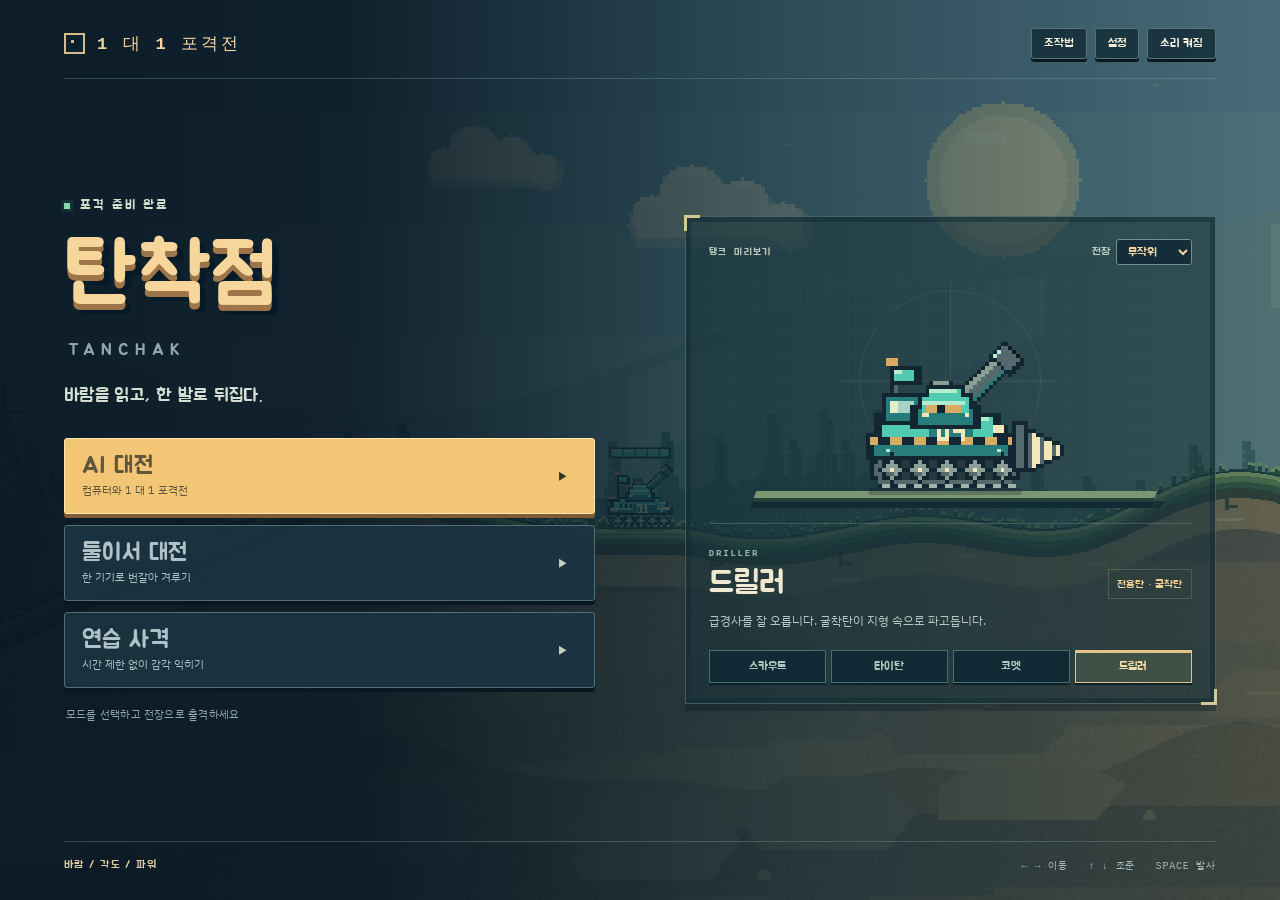
==== commit 56213f80: "점검: 복귀 다시 그리기, 낙하 중 시간 초과 딜레이, 분열탄 자기 피해 예측 - onResume: 실제로 숨었다 돌아온 때만 다시 그린다. 첫 로딩의 pageshow에서 지형을 " ====
--- a/index.html
+++ b/index.html
@@ -972,19 +972,21 @@
   if ((tctx.isContextLost && tctx.isContextLost()) || (bctx.isContextLost && bctx.isContextLost())){ terrLost = true; return; }
   if (terrLost) paintTerrain();
 }
-// pageshow and visibilitychange both fire when a page comes back, so one resume can arrive twice
-let lastResume = -1e9;
+// Repaint only after the page was really hidden: pageshow and visibilitychange both fire when a page comes
+// back, and pageshow also fires on the first load, when start() has just painted everything.
+let wasHidden = false;
 function onResume(){
-  if (document.hidden) return;
-  if (performance.now() - lastResume > 500){
+  if (document.hidden){ wasHidden = true; return; }
+  if (wasHidden){
+    wasHidden = false;
     paintTerrain();
     restoreVisualArt(true);
     Snd.resume();
-    lastResume = performance.now();
   }
   lastT = performance.now();   // after the repaint: coming back does not use up the paused turn clock
 }
 document.addEventListener('visibilitychange', onResume);
+window.addEventListener('pagehide', () => { wasHidden = true; });
 window.addEventListener('pageshow', onResume);
 
 /* ---------- scenery ---------- */
@@ -1358,7 +1360,8 @@
   if (!canControl() || mode === 'practice') return;
   const t = tanks[cur];
   Snd.chargeStop(); Snd.rumble(false); fireHeld = false; power = 0;
-  t.delay += PASS_DELAY + Math.floor(turnT) * 10;
+  // a timeout can wait for a falling tank to land; the time past the limit is not charged
+  t.delay += PASS_DELAY + Math.floor(timed() ? Math.min(turnT, S.turnTime) : turnT) * 10;
   toast(timeout ? '시간이 다 되어 턴을 넘깁니다' : '턴을 넘겼습니다', 1600);
   Snd.tick(0.8);
   endTurn();
@@ -1574,24 +1577,27 @@
   return flight(t, pv.x + dir.x * MUZZLE, pv.y + dir.y * MUZZLE, dir.x * v, dir.y * v, def, target, 0);
 }
 // How close a shell from this state lands to the target (0 = direct hit), following updateShells' rules.
-// A split shell follows all three pieces from the top of its arc and scores the closest one.
-function flight(t, x, y, vx, vy, def, target, age){
+// Landing near the shooter adds 600 and sets out.self. A split shell follows all three pieces from the top
+// of its arc and scores the closest one, plus 600 if any piece comes down on the shooter.
+function flight(t, x, y, vx, vy, def, target, age, out){
   // A bounce depends on exactly where the shell meets the ground, and split pieces fall a long way from where they part;
   // both are stepped like the real shells (1/240 s), or the computer's planned hits miss on the steeper maps.
   const h = (def.bounce || def.split || def.id === 'child') ? 1 / 240 : 1 / 120, tx = target.x, ty = target.y - TANK_CY, g = S.gravity * def.gMul, wa = wind * def.windMul;
   let drilling = false, left = 150, bounced = false, fuse = 0;
   const b = { x: 0, y: 0, vx: 0, vy: 0 };
-  const score = (x, y) => { let d = Math.hypot(x - tx, y - ty); if (Math.hypot(x - t.x, y - t.y) < 90) d += 600; return d; };
+  const score = (x, y) => { let d = Math.hypot(x - tx, y - ty); if (Math.hypot(x - t.x, y - t.y) < 90){ d += 600; if (out) out.self = true; } return d; };
   for (let i = 0, n = Math.ceil((12.5 - age) / h); i < n; i++){
     age += h;
     if (def.split && vy > 0 && age > 0.2){
-      let best = 1e9;
-      for (const off of SPLIT_SPREAD) best = Math.min(best, flight(t, x, y, vx + off, vy, SHELL.child, target, 0.3));
-      return best;
+      let best = 1e9; const o = { self: false };
+      for (const off of SPLIT_SPREAD) best = Math.min(best, flight(t, x, y, vx + off, vy, SHELL.child, target, 0.3, o));
+      return o.self ? best + 600 : best;
     }
     if (drilling){ vy += S.gravity * 0.35 * h; x += vx * h; y += vy * h; left -= Math.hypot(vx, vy) * h; }
     else { vx += wa * h; vy += g * h; x += vx * h; y += vy * h; }
     if ((x - tx) * (x - tx) + (y - ty) * (y - ty) < TANK_R * TANK_R) return 0;
+    // like updateShells, a shell coming back (a bounce, a lob in a headwind) bursts on its own tank
+    if (age > 0.25 && (x - t.x) * (x - t.x) + (y - t.y + TANK_CY) * (y - t.y + TANK_CY) < TANK_R * TANK_R) return score(x, y);
     if (x < -400 || x > W + 400 || y > H + 60) return 1e9;
     if (drilling){ if (left <= 0) return score(x, y); continue; }
     if (bounced && (fuse += h) > BOUNCE_FUSE) return score(x, y);
@@ -3543,7 +3549,7 @@
   toScreen, paintTerrain, aiLog: () => aiLog, shellValue, searchShot, driveTo, drawMinimap, W, H, layers: { terr, back, minimap: mm }, MOBILES, openPick, renderCards,
   setHand: (t, ids) => { t.hand = ids.slice(); t.deck = []; }, setAutoAll: v => { autoAll = !!v; }, lat,
   setAmmo: (t, ids) => { t.ammo = { basic: Infinity }; for (const id of ids) t.ammo[id] = (t.ammo[id] || 0) + 1; },
-  standAt, applyFx, toggleFxPop, armFx, FXD, explode, Snd, MAPS, map: () => currentMap.id, setMapChoice: id => { if (id === 'random' || MAP_BY_ID[id]) mapChoice = id; },
+  standAt, applyFx, toggleFxPop, armFx, FXD, explode, Snd, simulate, SHELL, setWind: v => { wind = v; }, MAPS, map: () => currentMap.id, setMapChoice: id => { if (id === 'random' || MAP_BY_ID[id]) mapChoice = id; },
   view: () => ({ x: cam.x, y: cam.y, z: cam.z, s: viewScale(), cw, ch, playTop, playBot, look: look && { ...look }, markers: markers.map(m => ({ x: m.x, y: m.y, i: m.t.i })) }),
   get: () => ({ phase, cur, mode, tanks, shells, parts, ops, stats, timers, wind, hitStop, turnCount, turnT }), S: () => S };
 start({});
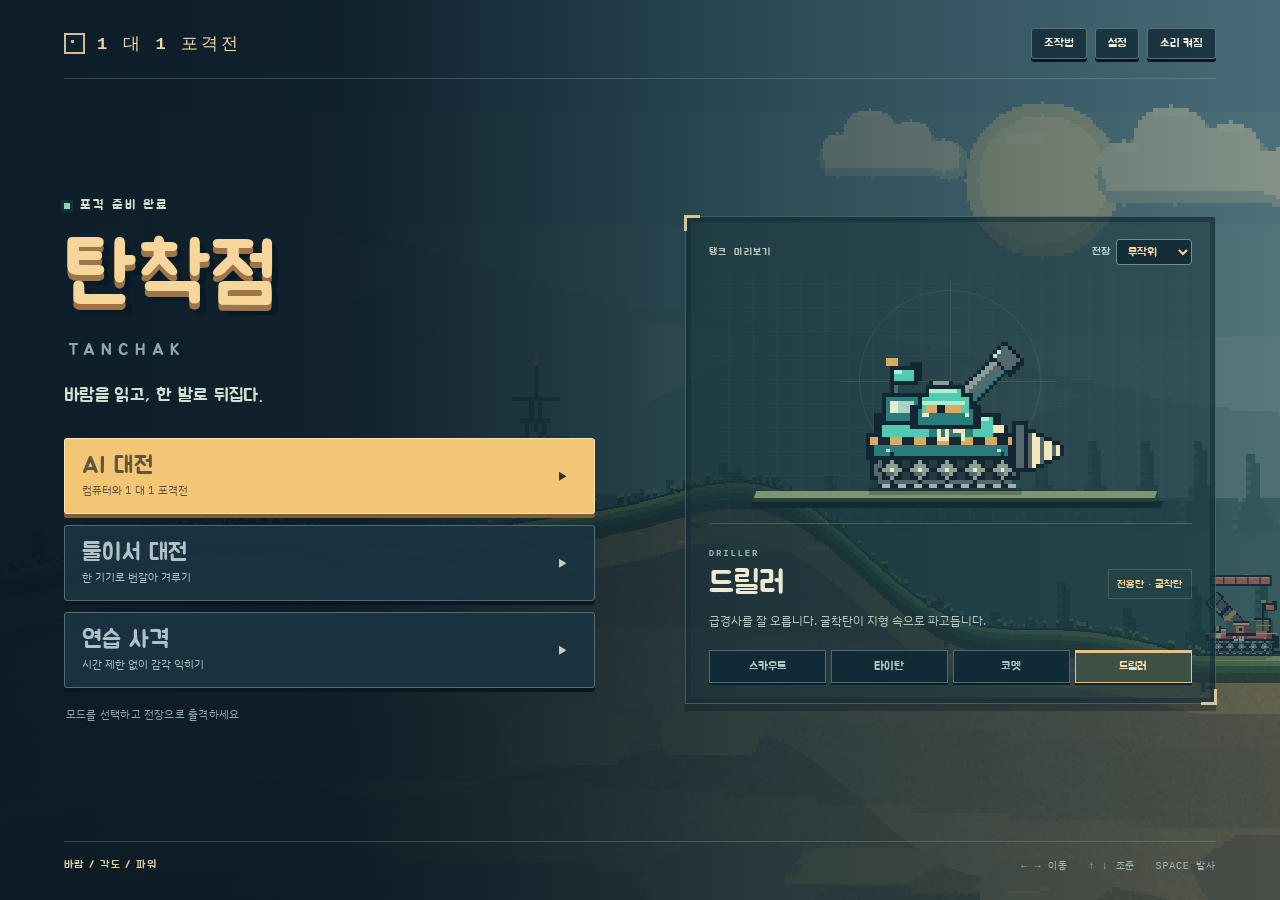
==== commit 2ddbbee7: "기본 전장의 바람을 4턴 동안 유지하고, 바뀌면 바람 칸을 깜박임 매 턴 새 바람이면 지난 발을 보고 고쳐 쏠 수가 없다(사용자 요청). 전장마다 windEvery를 두어 나중에 " ====
--- a/index.html
+++ b/index.html
@@ -114,6 +114,8 @@
 #gauge .fill{position:absolute;left:2px;top:2px;bottom:2px;width:0;border-radius:5px;background:linear-gradient(90deg,#fff0b0,#ffbf4a 40%,#ff7a2f 78%,#ff3a2a)}
 #gauge .fill.max{animation:hot .12s steps(2) infinite}
 @keyframes hot{50%{filter:brightness(1.55)}}
+#wind.shift{animation:windshift 1.4s ease-out}
+@keyframes windshift{0%,30%,60%{filter:brightness(1.7)}15%,45%,100%{filter:none}}
 #gauge .ticks{position:absolute;inset:0;pointer-events:none;border-radius:6px;background:repeating-linear-gradient(90deg,transparent 0 calc(10% - 1px),rgba(255,255,255,.13) calc(10% - 1px) 10%)}
 #gauge .prev{position:absolute;top:-9px;bottom:-4px;width:3px;margin-left:-1.5px;background:var(--paper);border-radius:2px;box-shadow:0 0 0 1px #000}
 #gauge .prev span{position:absolute;bottom:100%;left:50%;transform:translateX(-50%);font-size:10px;font-weight:700;color:#111;background:var(--paper);padding:0 4px;border-radius:3px;white-space:nowrap}
@@ -636,10 +638,12 @@
 const W = 3200, H = 900;
 const FEATURE = 1600;               // terrain and scenery wavelengths are set per this many px, so a wider map gets more hills, not stretched ones
 const VIEW_W = 1100, VIEW_H = 520;  // at zoom 1 the screen shows about this much of the world (the tighter of the two wins)
+// windEvery: the wind holds for this many turns, so both sides get to correct a shot in the same wind on these
+// basic maps. A harder map can change it more often (1 = a new wind every turn).
 const MAPS = [
-  { id: 'frontier', name: '전선', desc: '완만한 능선과 중간 언덕', sky: ['#769caa','#7ea4ad','#88adb1','#94b6b5','#a3c0b8','#b3c9bb','#c4d1bc','#d4d8bf'], scene: ['#82a6a2','#577f7a','#3d6359'] },
-  { id: 'canyon', name: '협곡', desc: '낮은 계곡을 사이에 둔 원거리 포격', sky: ['#9c928c','#ac9c91','#bda99a','#cab5a0','#d4bfa4','#dfc9ae','#e6d3ba','#edddc4'], scene: ['#b7a39a','#957b72','#6e5d58'] },
-  { id: 'highland', name: '고원', desc: '높은 중앙 지형과 급경사 측면', sky: ['#687b99','#748ba7','#8196ac','#91a5b5','#a6b7bd','#bac6c2','#cbd0be','#ded5bb'], scene: ['#8c9fab','#637f91','#476777'] }
+  { id: 'frontier', name: '전선', desc: '완만한 능선과 중간 언덕', sky: ['#769caa','#7ea4ad','#88adb1','#94b6b5','#a3c0b8','#b3c9bb','#c4d1bc','#d4d8bf'], scene: ['#82a6a2','#577f7a','#3d6359'], windEvery: 4 },
+  { id: 'canyon', name: '협곡', desc: '낮은 계곡을 사이에 둔 원거리 포격', sky: ['#9c928c','#ac9c91','#bda99a','#cab5a0','#d4bfa4','#dfc9ae','#e6d3ba','#edddc4'], scene: ['#b7a39a','#957b72','#6e5d58'], windEvery: 4 },
+  { id: 'highland', name: '고원', desc: '높은 중앙 지형과 급경사 측면', sky: ['#687b99','#748ba7','#8196ac','#91a5b5','#a6b7bd','#bac6c2','#cbd0be','#ded5bb'], scene: ['#8c9fab','#637f91','#476777'], windEvery: 4 }
 ];
 const MAP_BY_ID = Object.fromEntries(MAPS.map(m => [m.id, m]));
 const MAP_KEY = 'shellbound-map-v1';   // key from before the name went back to 탄착점; kept so the saved choice survives
@@ -1309,8 +1313,10 @@
   turnCount++;
   clearLook();
   turnT = 0; tickSec = -1;
-  const prev = wind / Math.max(1, S.windMax);
-  wind = clamp(prev * 0.35 + rand(-1, 1) * 0.85, -1, 1) * S.windMax;
+  if ((turnCount - 1) % (currentMap.windEvery || 1) === 0){
+    const prev = wind / Math.max(1, S.windMax);
+    wind = clamp(prev * 0.35 + rand(-1, 1) * 0.85, -1, 1) * S.windMax;
+  }
   const t = tanks[cur];
   t.fuel = t.m.fuel;
   if (!hasShell(t, t.sel)) t.sel = 'basic';
@@ -2869,6 +2875,7 @@
     hud.windSvg.style.transform = wind < 0 ? 'scaleX(-1)' : 'none';
     hud.windSvg.style.opacity = lvl === 0 ? 0.3 : 1;
     pipEls.forEach((e, k) => { e.classList.toggle('on', k < lvl); e.classList.toggle('strong', k < lvl && lvl >= 7); });
+    const box = document.getElementById('wind'); box.classList.remove('shift'); void box.offsetWidth; box.classList.add('shift');   // the wind now changes only every few turns: make a change noticeable
   });
   const t = tanks[cur];
   if (!t) return;
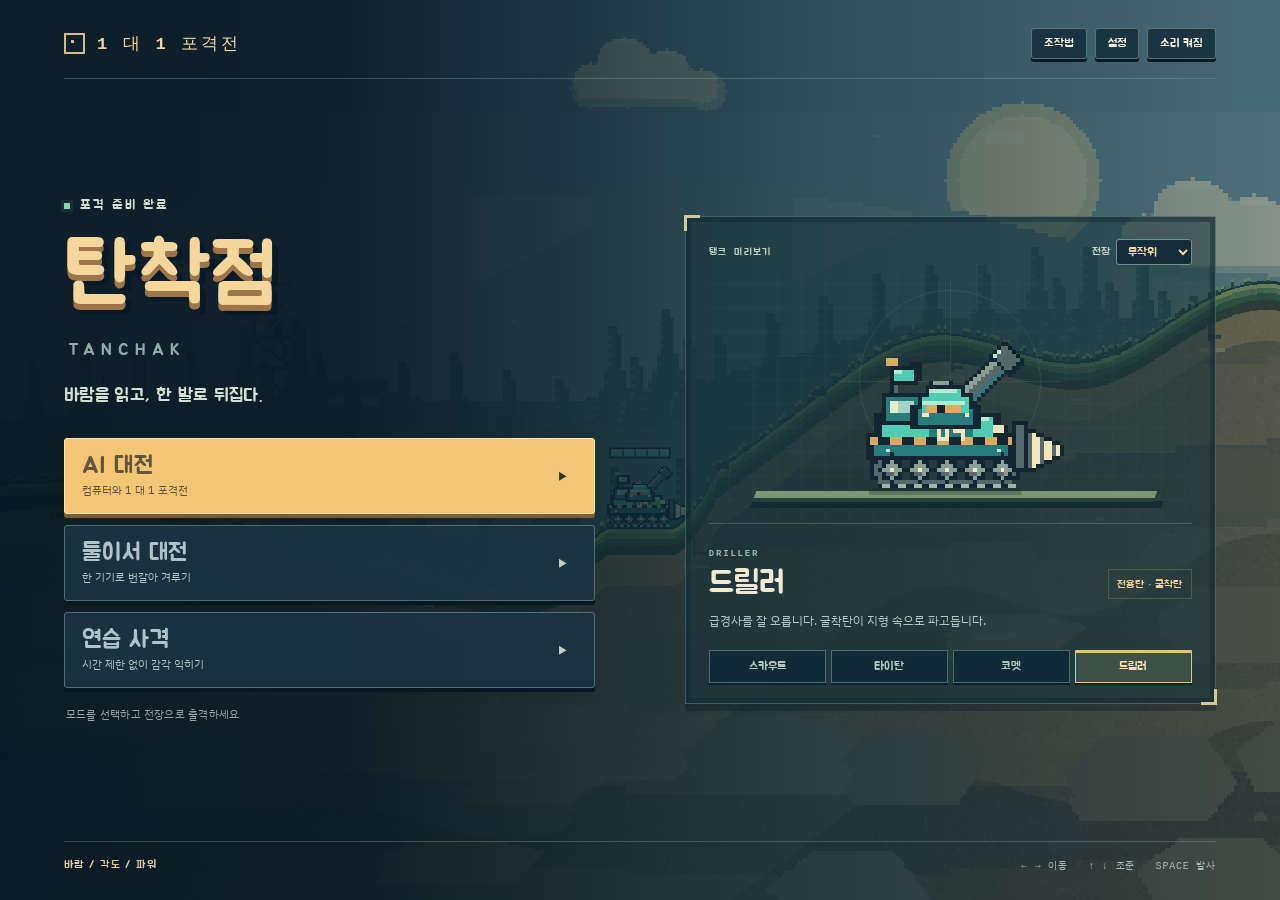
==== commit 3c12076b: "아이템 두 장 추가: 파워업(피해 ×1.25, +250), 과열(상대 다음 턴 게이지 ×1.5, +150) - 덱 8장(4종 각 2). 과열은 터진 곳 160px 안의 상대에게 걸" ====
--- a/index.html
+++ b/index.html
@@ -113,6 +113,7 @@
 #gauge{position:relative;height:26px;border-radius:8px;background:var(--lcd);border:2px solid #000;box-shadow:inset 0 2px 6px rgba(0,0,0,.75)}
 #gauge .fill{position:absolute;left:2px;top:2px;bottom:2px;width:0;border-radius:5px;background:linear-gradient(90deg,#fff0b0,#ffbf4a 40%,#ff7a2f 78%,#ff3a2a)}
 #gauge .fill.max{animation:hot .12s steps(2) infinite}
+#gauge.rush{border-color:#ff6a2a;box-shadow:0 0 0 2px rgba(255,106,42,.55),0 0 12px rgba(255,106,42,.6)}
 @keyframes hot{50%{filter:brightness(1.55)}}
 #wind.shift{animation:windshift 1.4s ease-out}
 @keyframes windshift{0%,30%,60%{filter:brightness(1.7)}15%,45%,100%{filter:none}}
@@ -578,7 +579,7 @@
 <section id="help" class="overlay" hidden role="dialog" aria-modal="true" aria-labelledby="help-title">
   <div class="sheet help-sheet">
     <div class="pick-head"><div><h2 id="help-title">조작법</h2></div><button class="chip" type="button" id="help-close">닫기</button></div>
-    <ol class="help-steps"><li><b>위치와 각도</b><span>← →로 이동, ↑ ↓로 각도를 조절합니다. 휴대폰에서는 화면 아래 화살표를 누르세요.</span></li><li><b>탄종과 아이템</b><span>포탄 4종 중 하나를 선택합니다. 아이템은 한 턴에 하나, 선택한 포탄에 효과를 더합니다.</span></li><li><b>길게 누르고 발사</b><span>SPACE 또는 발사 버튼을 누르고 원하는 파워가 되었을 때 떼세요. 짧게 누르면 취소됩니다. 바람이 탄도를 바꿉니다.</span></li></ol>
+    <ol class="help-steps"><li><b>위치와 각도</b><span>← →로 이동, ↑ ↓로 각도를 조절합니다. 휴대폰에서는 화면 아래 화살표를 누르세요.</span></li><li><b>탄종과 아이템</b><span>포탄 4종 중 하나를 선택합니다. 아이템은 한 턴에 하나, 선택한 포탄에 효과를 더합니다.</span></li><li><b>길게 누르고 발사</b><span>SPACE 또는 발사 버튼을 누르고 원하는 파워가 되었을 때 떼세요. 짧게 누르면 취소됩니다. 바람이 탄도를 바꾸며, 기본 전장에서는 4턴마다 바뀝니다.</span></li></ol>
     <ul class="help-rules"><li>상대의 체력을 모두 깎거나 맵 아래로 떨어뜨리면 승리합니다.</li><li>기본 제한 시간은 20초입니다. 충전 중 시간이 끝나면 그 파워로 발사하고, 조준 중이면 턴을 넘깁니다.</li><li>남은 딜레이가 낮은 탱크가 다음 턴을 갖습니다. 포탄·아이템의 딜레이에 조준 시간이 더해지므로, 같은 탱크가 연속으로 쏠 수도 있습니다. 포탄 아래에서 다음 턴을 확인하세요.</li><li>조준각은 탱크 차체를 기준으로 표시됩니다. 비탈에 서면 실제 발사각이 달라집니다.</li></ul>
     <p class="help-note">전장을 끌거나 미니맵을 눌러 둘러보세요. 전장을 한 번 누르거나 발사하면 카메라가 돌아옵니다. 포탄을 선택하면 특징이 표시됩니다.</p>
   </div>
@@ -1243,15 +1244,23 @@
 // one may be played per turn, it adds its delay to the shot and takes effect where the shot first bursts.
 // Playing one draws the next; an empty deck leaves the slot empty (practice mode deals a fresh deck).
 const PULL_RANGE = 160, PULL_MIN = 100;
+const POWER_MUL = 1.25, RUSH_MUL = 1.5;   // 파워업: this shot's damage. 과열: the other side's gauge speed on its next turn
 const FX = [
   { id: 'pull', name: '끌어오기', delay: 150, desc: '포탄이 터진 곳 근처의 상대를 내 탱크 옆으로 끌어옵니다.' },
-  { id: 'warp', name: '탄착 이동', delay: 120, desc: '포탄이 폭발한 곳 근처의 안전한 지점으로 이동합니다.' }
+  { id: 'warp', name: '탄착 이동', delay: 120, desc: '포탄이 폭발한 곳 근처의 안전한 지점으로 이동합니다.' },
+  { id: 'power', name: '파워업', delay: 250, desc: '이번 포탄의 피해가 25% 커집니다.' },
+  { id: 'rush', name: '과열', delay: 150, desc: '포탄이 터진 곳 근처의 상대는 다음 턴에 파워 게이지가 1.5배 빨라집니다.' }
 ];
 const FXD = Object.fromEntries(FX.map(f => [f.id, f]));
-const FX_DECK = [['pull', 3], ['warp', 3]];
-// The delays are kept small on purpose: with +350 a pull usually handed the pulled player two shots in a row at
-// point-blank range, which made the card a loss.
+const FX_DECK = [['pull', 2], ['warp', 2], ['power', 2], ['rush', 2]];
+// The moving cards' delays are kept small on purpose: with +350 a pull usually handed the pulled player two shots
+// in a row at point-blank range, which made the card a loss. 파워업 costs more: on a heavy shell it turns a direct
+// hit of 58 into 72, most of a Scout's 90. Even at +250 it stays a little ahead per 1000 delay (+370 would be even).
+// 과열 at 1.5x: one frame of a 70/s gauge already moves the shot about 33 px at power 70; at 2x a frame is 64 px,
+// about the whole basic-shell hit zone, which turns aiming into luck on a phone.
 const FX_ICONS = {
+  power: '<svg viewBox="0 0 24 24"><path d="M5 12l7-7 7 7M5 19l7-7 7 7" fill="none" stroke="currentColor" stroke-width="2.6" stroke-linecap="round" stroke-linejoin="round"/></svg>',
+  rush: '<svg viewBox="0 0 24 24"><rect x="2" y="10" width="20" height="8" rx="1.5" fill="none" stroke="currentColor" stroke-width="2"/><rect x="4.5" y="12.5" width="12" height="3" fill="currentColor"/><path d="M9 3.5l2 3.5M14 3l1.5 4M19 4l1 3.5" stroke="currentColor" stroke-width="2" stroke-linecap="round"/></svg>',
   pull: '<svg viewBox="0 0 24 24"><path d="M20 12H8" stroke="currentColor" stroke-width="2.4" stroke-linecap="round"/><path d="M12 7l-5 5 5 5" fill="none" stroke="currentColor" stroke-width="2.4" stroke-linecap="round" stroke-linejoin="round"/><circle cx="20" cy="12" r="2.6" fill="currentColor"/><path d="M3 5v14" stroke="currentColor" stroke-width="2.4" stroke-linecap="round" opacity=".6"/></svg>',
   warp: '<svg viewBox="0 0 24 24"><path d="M3 19C5 7 15 4 20 12" fill="none" stroke="currentColor" stroke-width="2" stroke-dasharray="2.5 3" stroke-linecap="round"/><path d="M17 8l3.5 4.5L15 13" fill="none" stroke="currentColor" stroke-width="2.2" stroke-linecap="round" stroke-linejoin="round"/><path d="M15 21h8" stroke="currentColor" stroke-width="2.4" stroke-linecap="round"/></svg>',
   stack: '<svg viewBox="0 0 24 24"><rect x="7" y="3" width="12" height="16" rx="2" fill="currentColor" opacity=".45"/><rect x="4" y="6" width="12" height="16" rx="2" fill="currentColor"/></svg>'
@@ -1275,7 +1284,7 @@
   const deck = buildDeck(), hand = [];
   for (let k = 0; k < S.handSize; k++) hand.push(deck.length ? deck.pop() : null);
   return { i, x, m, y: 0, vy: 0, hp: m.hp, maxHp: m.hp, shownHp: m.hp, alive: true, gone: false, facing: i === 0 ? 1 : -1, elev: clamp(45, m.ang[0], m.ang[1]),
-    fuel: m.fuel, ammo, hand, deck, arm: null, armSlot: -1, hop: null, fresh: -1, freshUntil: 0, lastHitTurn: -100, sel: 'basic', delay: 0, lastPower: null, lastElev: null, lastFacing: null, recoil: 0, hurt: 0, airborne: false, tilt: 0, tread: 0 };
+    fuel: m.fuel, ammo, hand, deck, arm: null, armSlot: -1, rush: false, rushNow: false, hop: null, fresh: -1, freshUntil: 0, lastHitTurn: -100, sel: 'basic', delay: 0, lastPower: null, lastElev: null, lastFacing: null, recoil: 0, hurt: 0, airborne: false, tilt: 0, tread: 0 };
 }
 function clampElev(t, e){ return clamp(e, t.m.ang[0], t.m.ang[1]); }
 function randomMobile(){ return MOBILES[(Math.random() * MOBILES.length) | 0].id; }
@@ -1321,6 +1330,8 @@
   t.fuel = t.m.fuel;
   if (!hasShell(t, t.sel)) t.sel = 'basic';
   t.arm = null; t.armSlot = -1; fxOpen = false;
+  t.rushNow = t.rush; t.rush = false;   // 과열 lasts the hit tank's next turn, whenever that comes
+  if (t.rushNow) toast(`${FXD.rush.name}: 이번 턴은 파워 게이지가 ${RUSH_MUL}배 빠릅니다`, 2200);
   if (t.fresh >= 0){ t.fresh = -1; t.freshUntil = performance.now() + 1600; }   // light up the card button: a new card came in
   power = 0; powerDir = 1;
   phaseT = 0;
@@ -1442,8 +1453,9 @@
     if (!t.alive) continue;
     const cx = t.x, cy = t.y - TANK_CY, d = Math.hypot(cx - x, cy - y);
     let dmg = 0;
-    if (t === direct) dmg = Math.round(def.dmg * (def.directMul || 1.25));
-    else if (d < def.r + TANK_R) dmg = Math.round(def.dmg * clamp(1 - (d - 10) / (def.r + TANK_R), 0, 1));
+    const pm = shot && shot.fx === 'power' ? POWER_MUL : 1;
+    if (t === direct) dmg = Math.round(def.dmg * (def.directMul || 1.25) * pm);
+    else if (d < def.r + TANK_R) dmg = Math.round(def.dmg * clamp(1 - (d - 10) / (def.r + TANK_R), 0, 1) * pm);
     if (dmg <= 0) continue;
     if (shot && def.id === 'child'){   // pieces of one split shell do not stack in full on one tank
       const n = shot.pieceHits.get(t) || 0;
@@ -1515,7 +1527,11 @@
     // at least PULL_MIN away, outside the puller's own basic-shell blast
     const p = nearestStand(me.x, me, PULL_MIN, 300, side) || nearestStand(me.x, me, PULL_MIN, 300, -side);
     if (p) hopTo(o, p); else toast(`${f.name}: 데려올 곳이 없습니다`, 1600);
-  }
+  } else if (shot.fx === 'rush'){
+    if (!o || !o.alive || o.gone) return;
+    if (Math.hypot(o.x - x, o.y - TANK_CY - y) > PULL_RANGE){ toast(`${f.name}: 상대가 범위 밖입니다`, 1600); return; }
+    o.rush = true; toast(`${f.name}: 상대의 다음 턴 게이지가 ${RUSH_MUL}배 빨라집니다`, 1800); Snd.tick(1);
+  }   // 파워업 already acted in explode()
 }
 // a short arc to the new spot, so the eye can follow where the tank went
 function hopTo(t, p){
@@ -1758,14 +1774,21 @@
   // 3. aim it on the full grid, then add the aiming error
   const r = yield* searchShot(t, SHELL[pick], target, false);
   const err = 1 - S.aiSkill;
-  // 4. an effect card, by two plain rules: pull the player down off much higher ground, and follow the shot
-  //    out of a spot with no shot and no way to drive to one
+  // 4. an effect card, by plain rules: pull the player down off much higher ground; follow the shot out of a spot
+  //    with no shot and no way to drive to one; power up a likely hit that would not finish anyway; overheat the
+  //    other side's gauge when the shot should land near it
   let fx = null;
   if (smart && r.d < 1e8){
     if (t.hand.includes('pull') && target.y < t.y - 60 && r.d < PULL_RANGE * 0.5) fx = 'pull';
     else if (t.hand.includes('warp') && stuck) fx = 'warp';
-  }
-  return { sel: pick, fx, facing: r.facing, elev: clampElev(t, Math.round(r.e + randn() * err * 4)), power: clamp(r.p + randn() * err * 9, MIN_FIRE_POWER, 100), miss: r.d };
+    else if (t.hand.includes('power') && r.d < 12 && shotDamage(SHELL[pick], r.d) < target.hp) fx = 'power';
+    else if (t.hand.includes('rush') && r.d < PULL_RANGE * 0.5) fx = 'rush';
+  }
+  // The computer stops the gauge exactly, so an overheated gauge costs it power error instead. A faster gauge adds
+  // the same timing slip for anyone: guessing a hand's release jitters by 30-50 ms (an assumption, not measured),
+  // that is about 2.8 power on a 70/s gauge and 4.2 at 1.5x, so about 3 more, added to its usual error.
+  const pe = t.rushNow ? Math.hypot(err * 9, 3) : err * 9;
+  return { sel: pick, fx, facing: r.facing, elev: clampElev(t, Math.round(r.e + randn() * err * 4)), power: clamp(r.p + randn() * pe, MIN_FIRE_POWER, 100), miss: r.d };
 }
 // all at once (tests, and the soak test's stand-in for a human); the game itself runs planJob a few ms per frame
 function planShot(t, mayMove, force){
@@ -2068,7 +2091,7 @@
     if (Math.abs(diff) <= step){ t.elev = aiPlan.elev; phaseT += rdt; if (phaseT > 0.35){ phase = 'aiCharge'; power = 0; powerDir = 1; Snd.chargeStart(); } }
     else t.elev += Math.sign(diff) * step;
   } else if (phase === 'aiCharge'){
-    power += S.gaugeSpeed * rdt;
+    power += S.gaugeSpeed * (t.rushNow ? RUSH_MUL : 1) * rdt;
     let done = false;
     if (power >= aiPlan.power){ power = aiPlan.power; done = true; }
     Snd.chargeLevel(power);
@@ -2076,7 +2099,7 @@
   }
 }
 function chargeStep(rdt){
-  power += powerDir * S.gaugeSpeed * rdt;
+  power += powerDir * S.gaugeSpeed * (tanks[cur]?.rushNow ? RUSH_MUL : 1) * rdt;
   if (power >= 100){
     if (S.pingPong){ power = 100 - (power - 100); powerDir = -1; }
     else power = 100;
@@ -2925,6 +2948,7 @@
     hud.pow.textContent = Math.round(v);
     hud.fill.classList.toggle('max', v >= 99.5 && !S.pingPong);
   });
+  setIf('rush', !!t.rushNow && TURN_PHASES.includes(phase), v => $('#gauge').classList.toggle('rush', v));
   setIf('prev', t.lastPower === null ? 'none' : Math.round(t.lastPower * 10) / 10 + ':' + cur, () => {
     hud.prev.hidden = t.lastPower === null;
     if (t.lastPower !== null) hud.prev.style.left = t.lastPower + '%';
